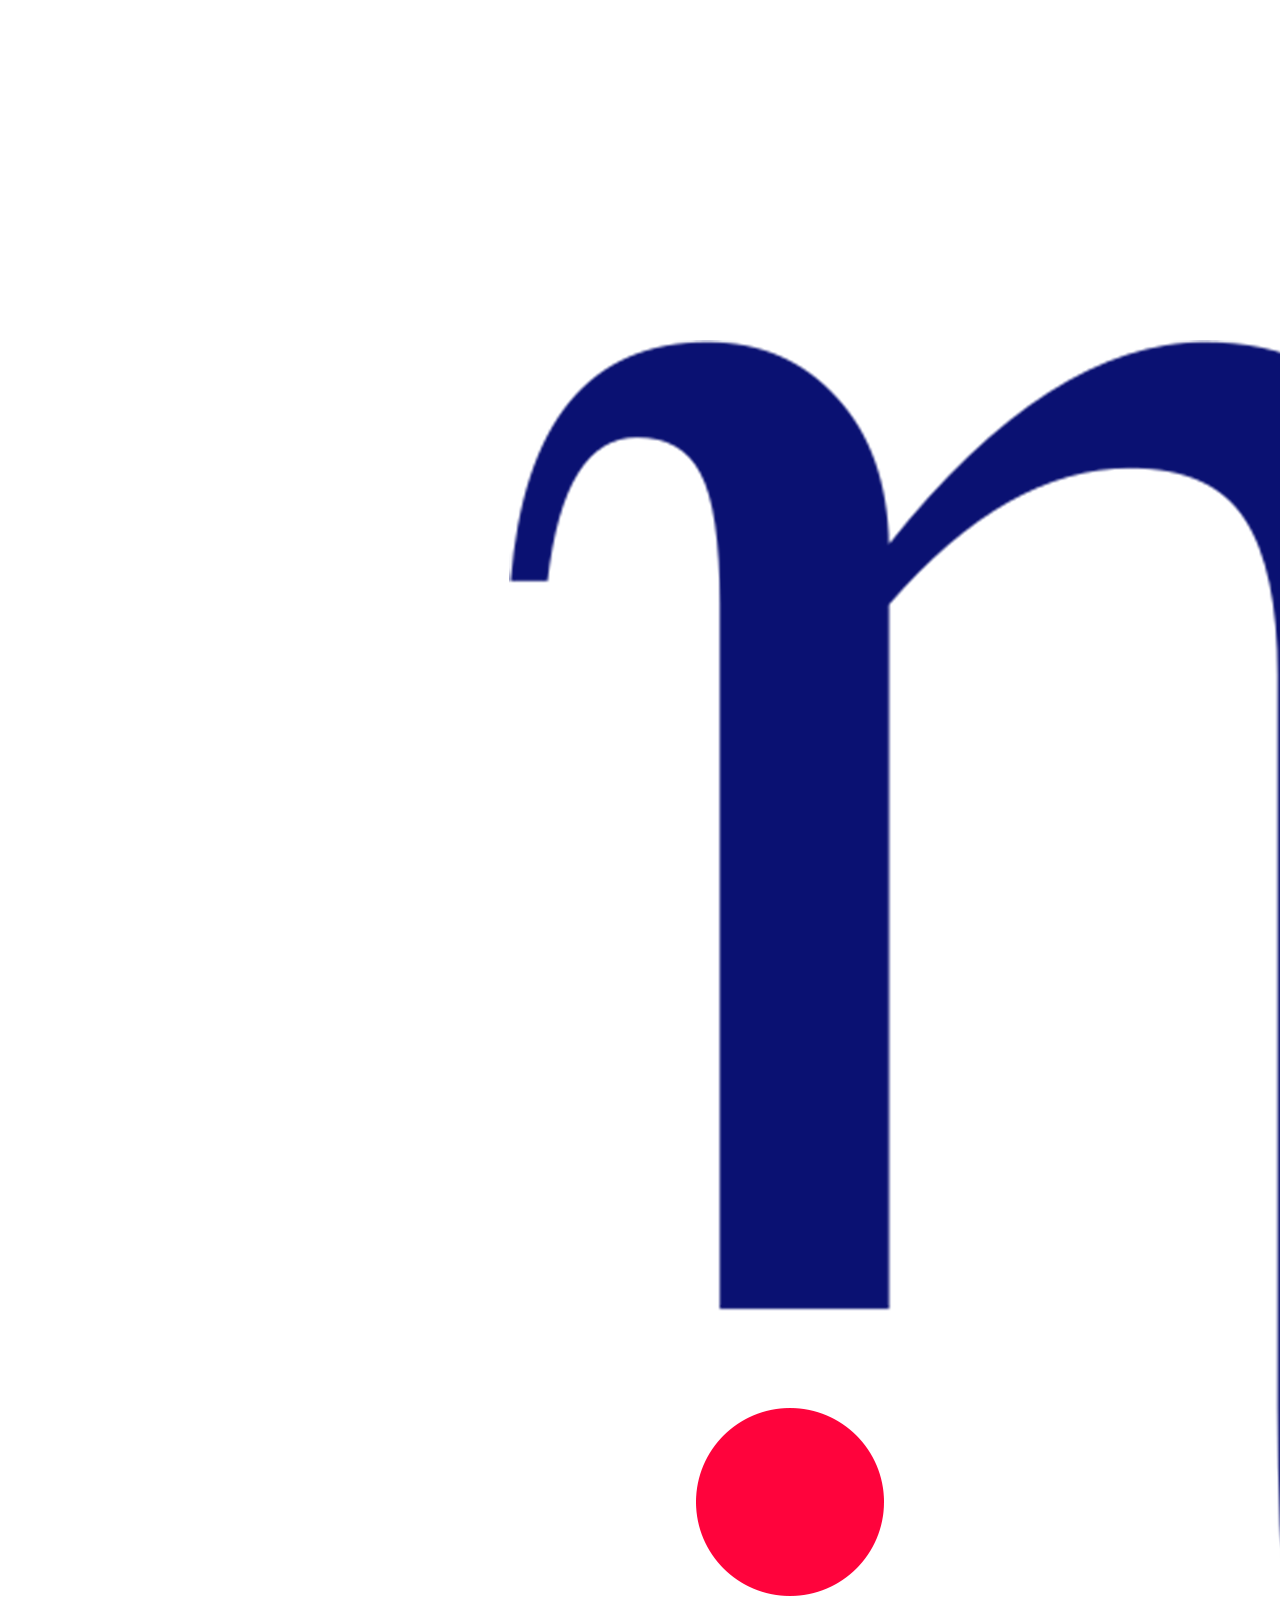
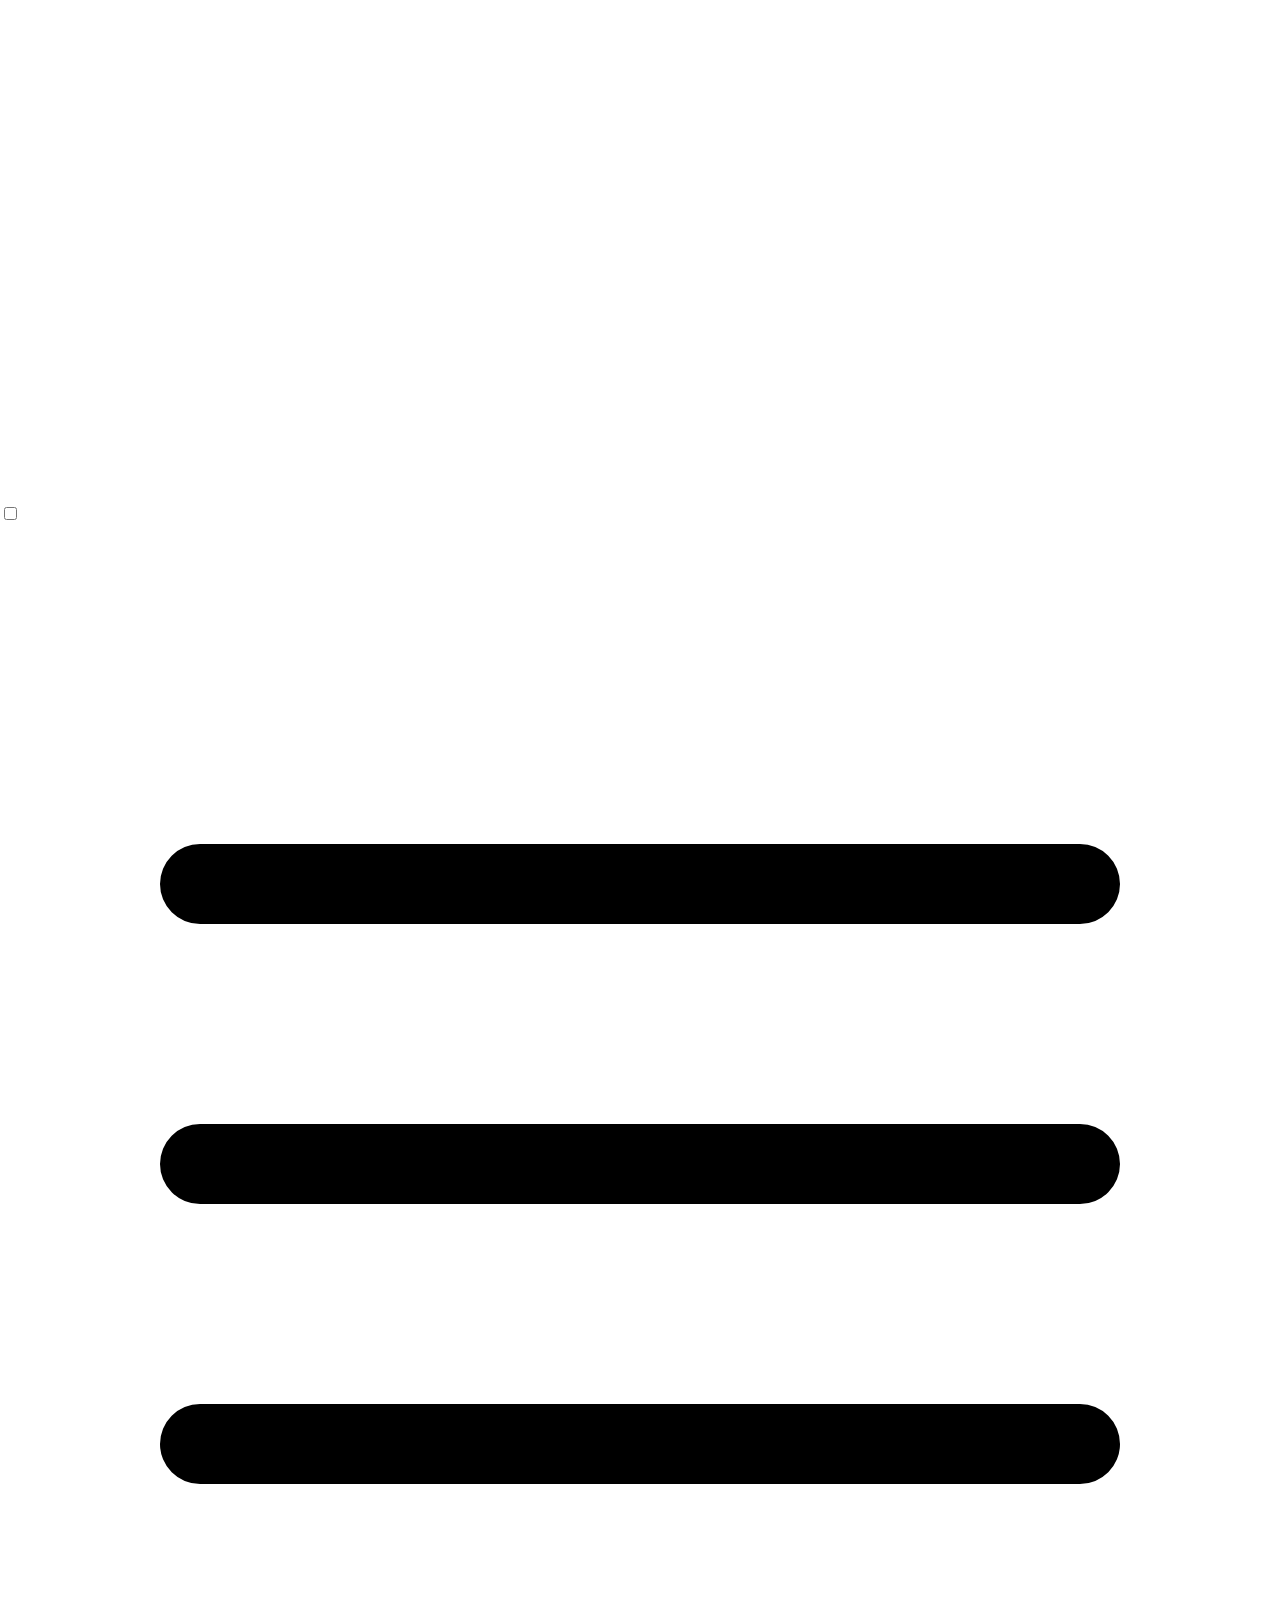
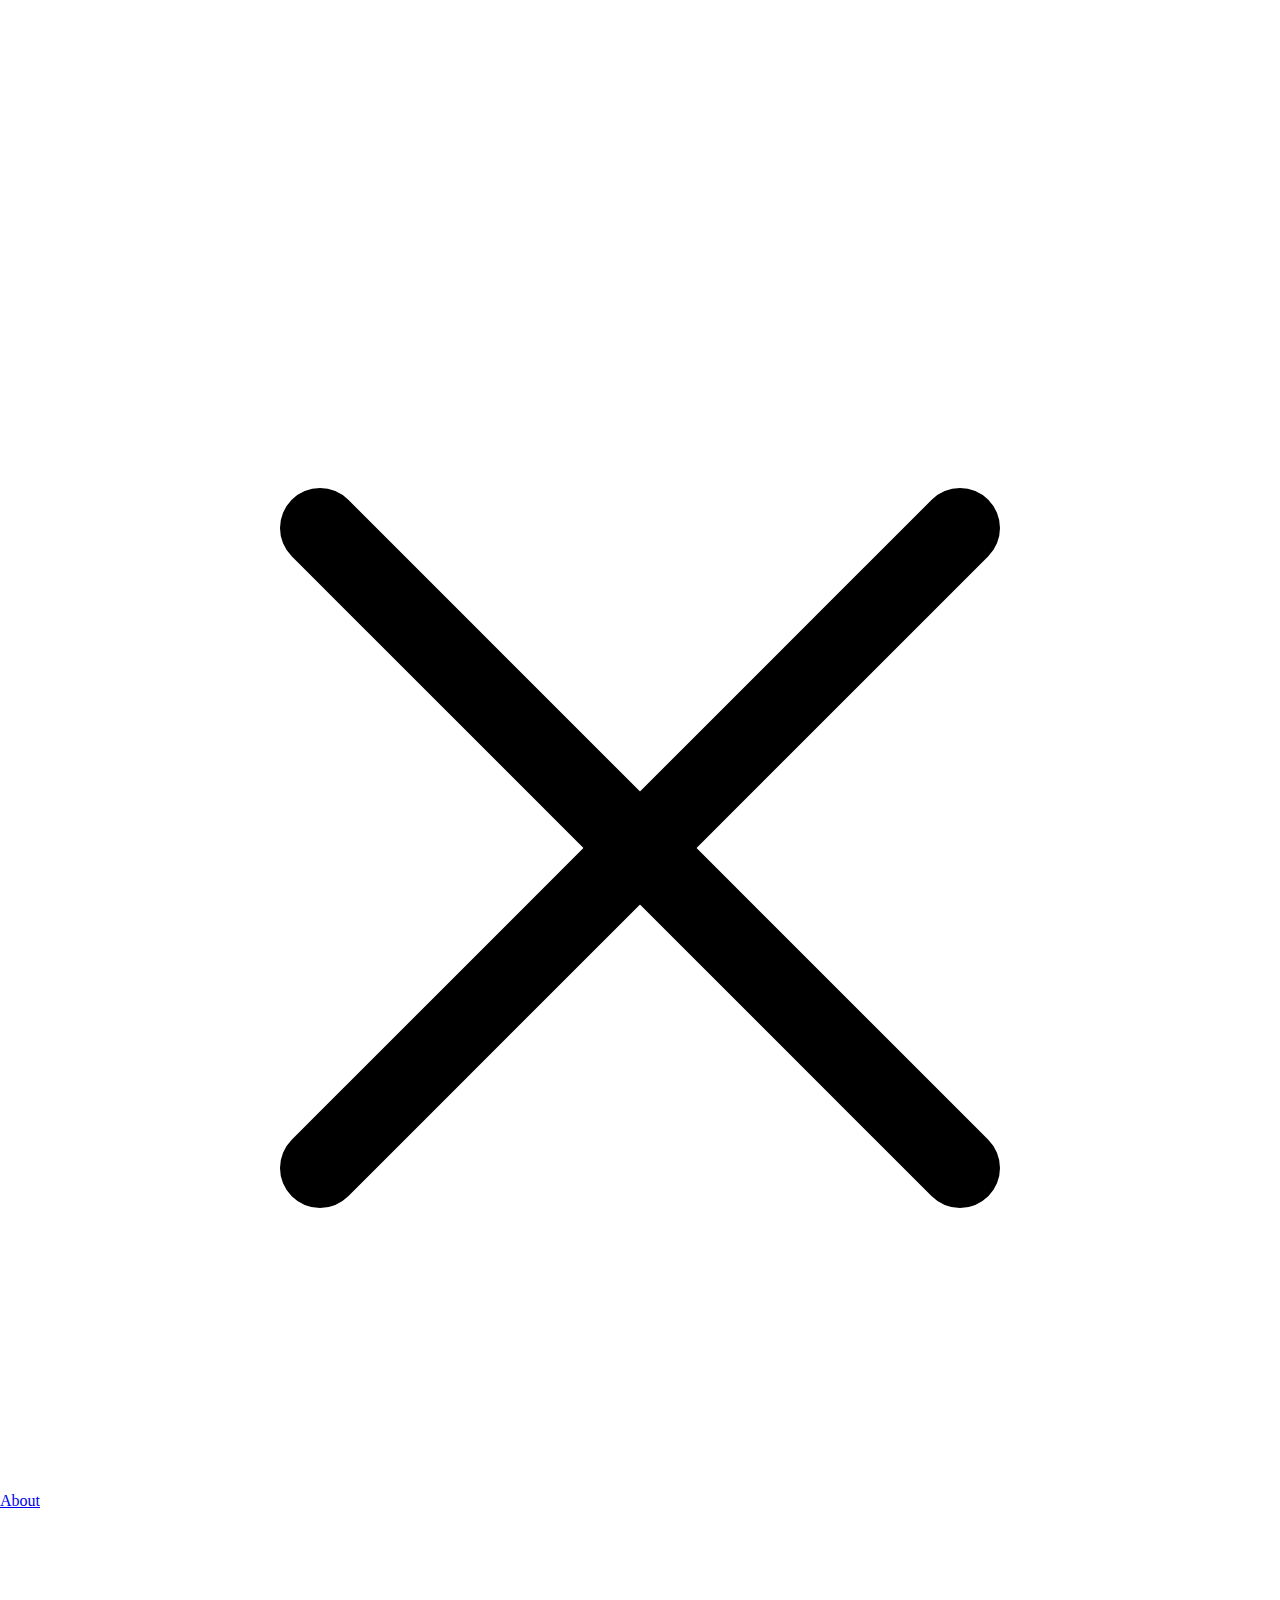
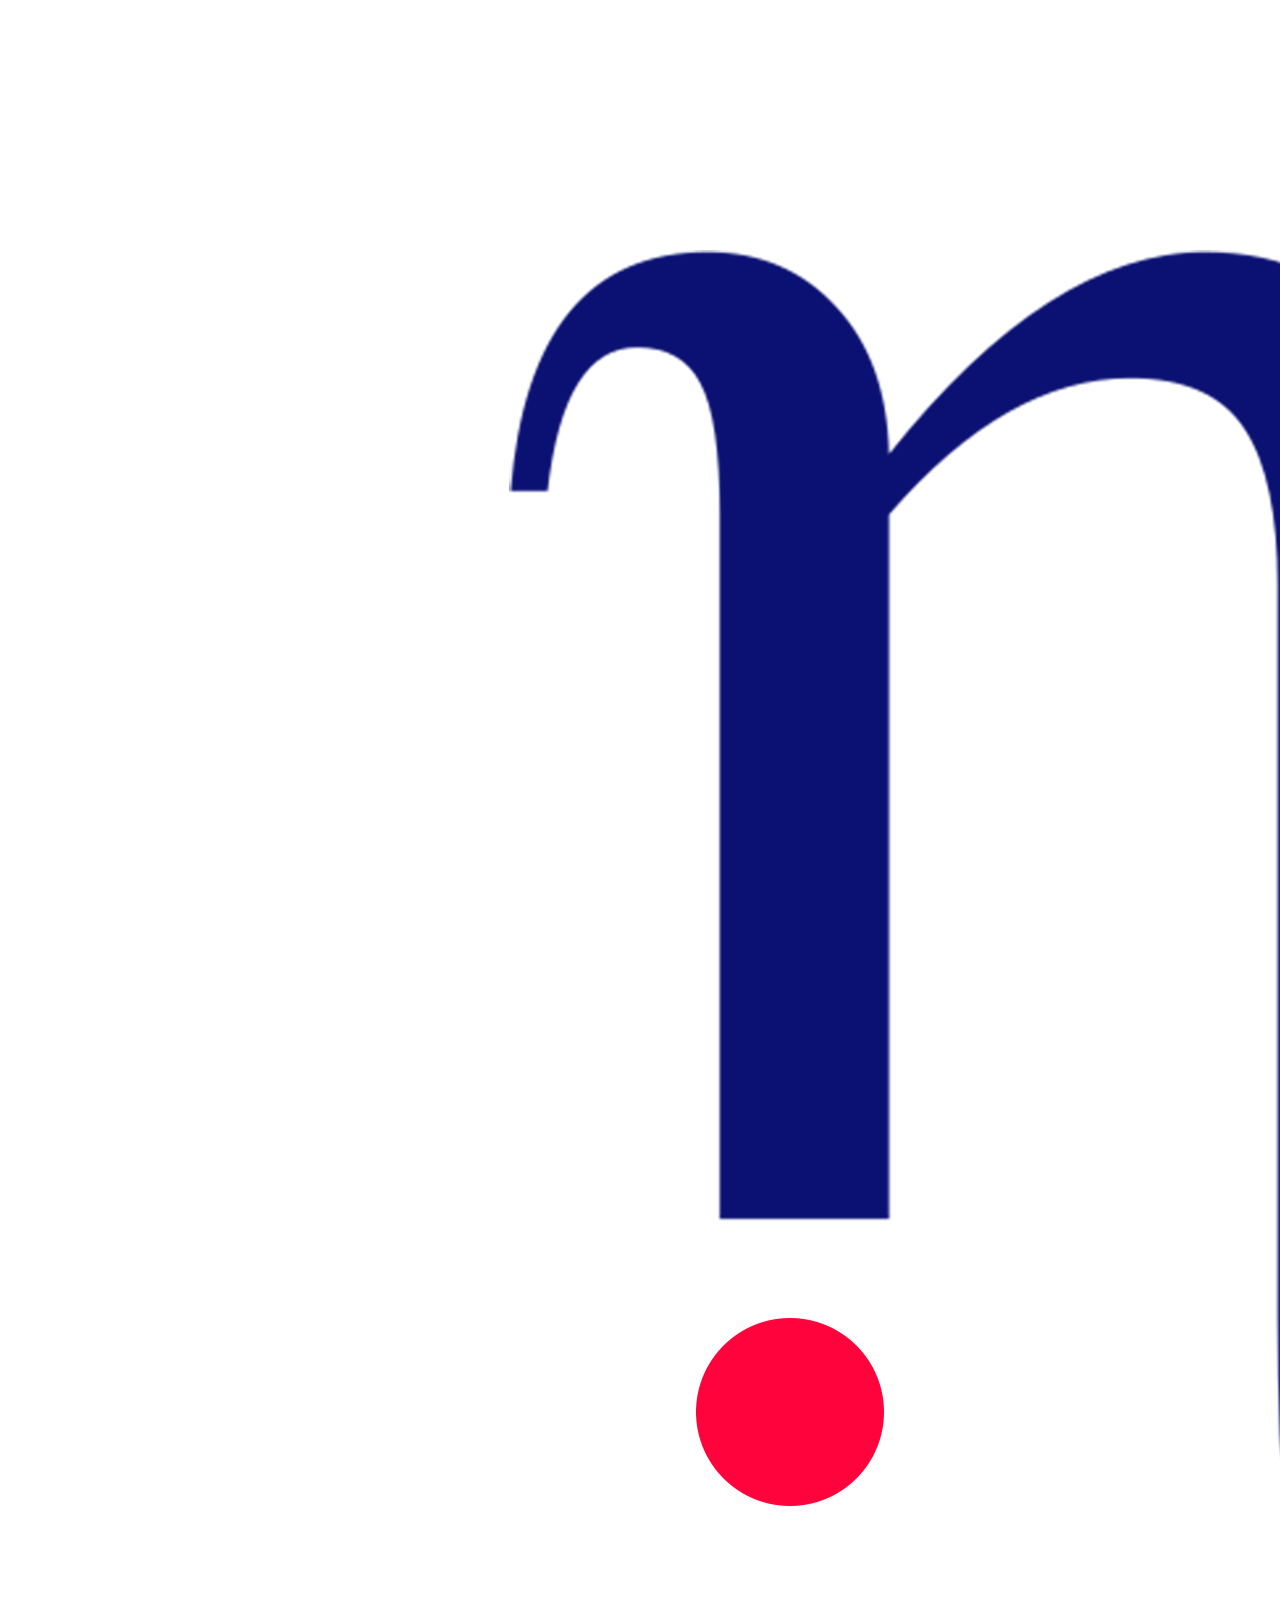
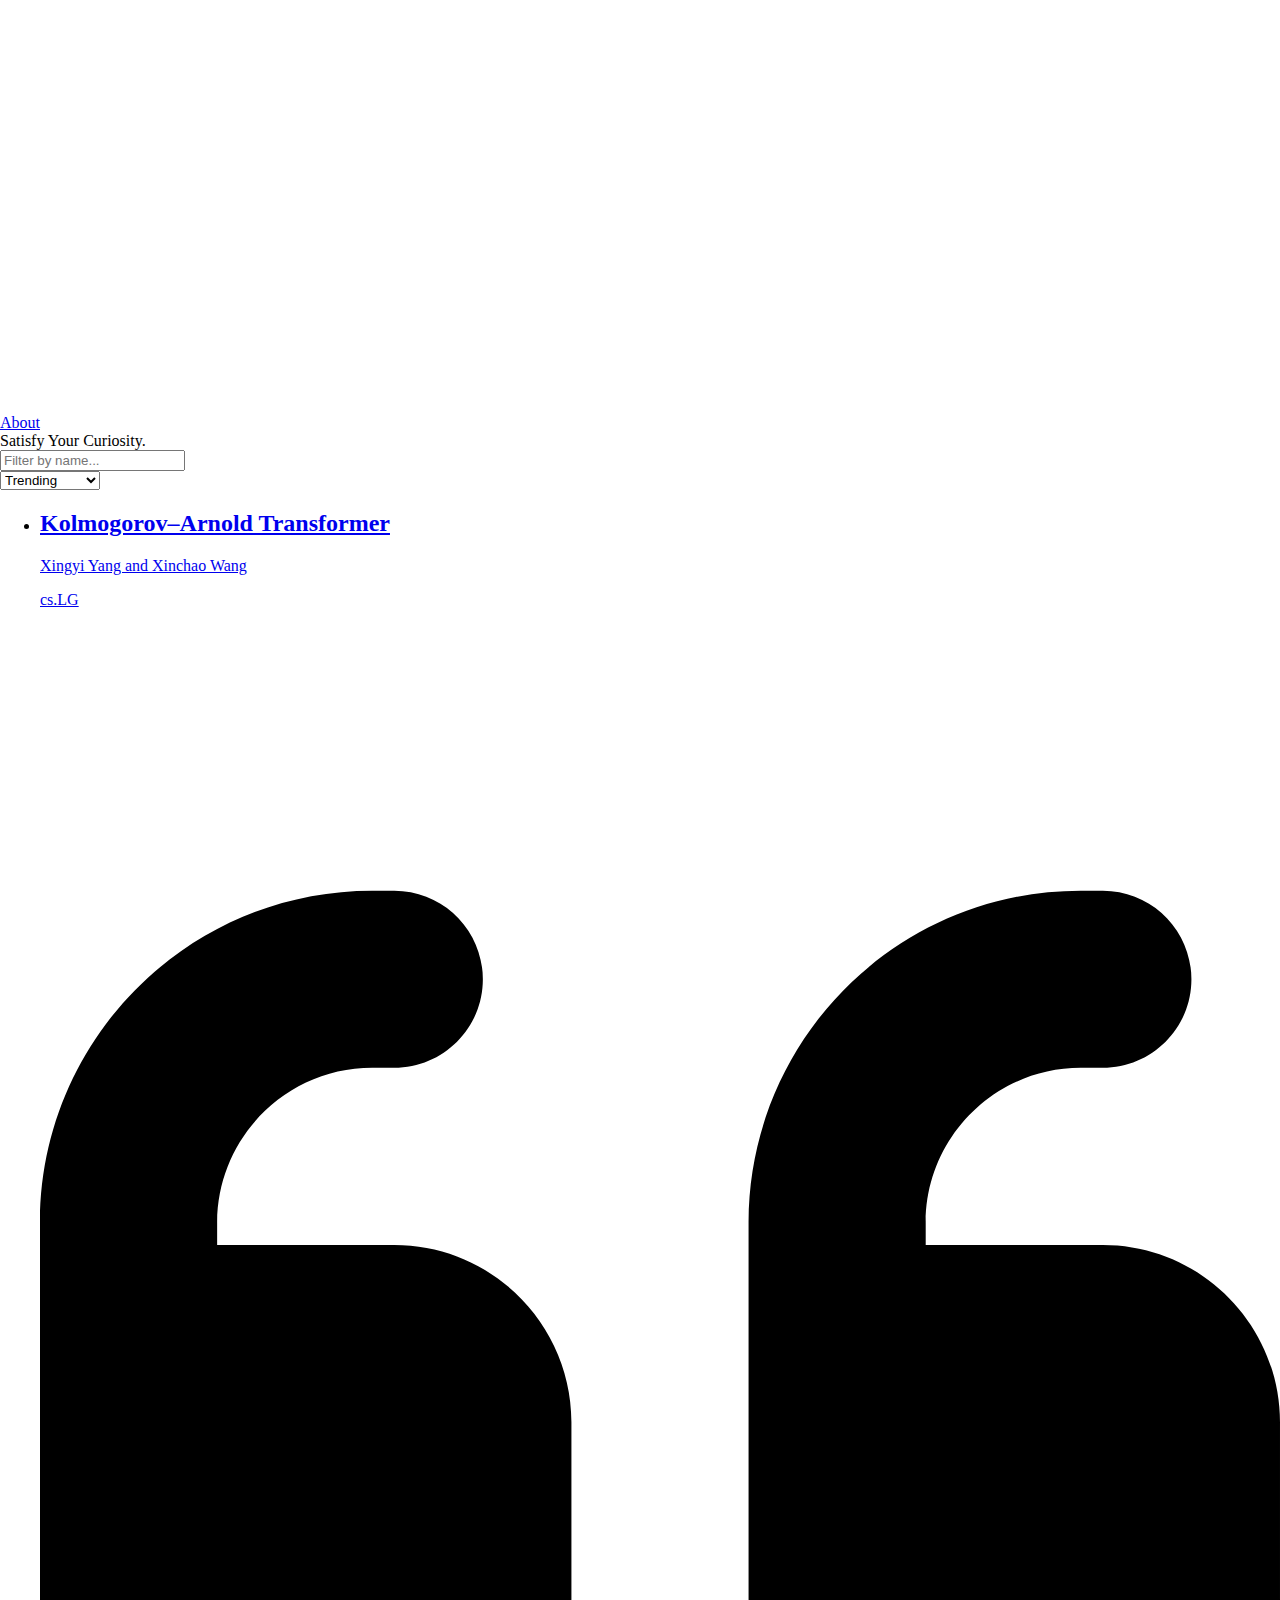
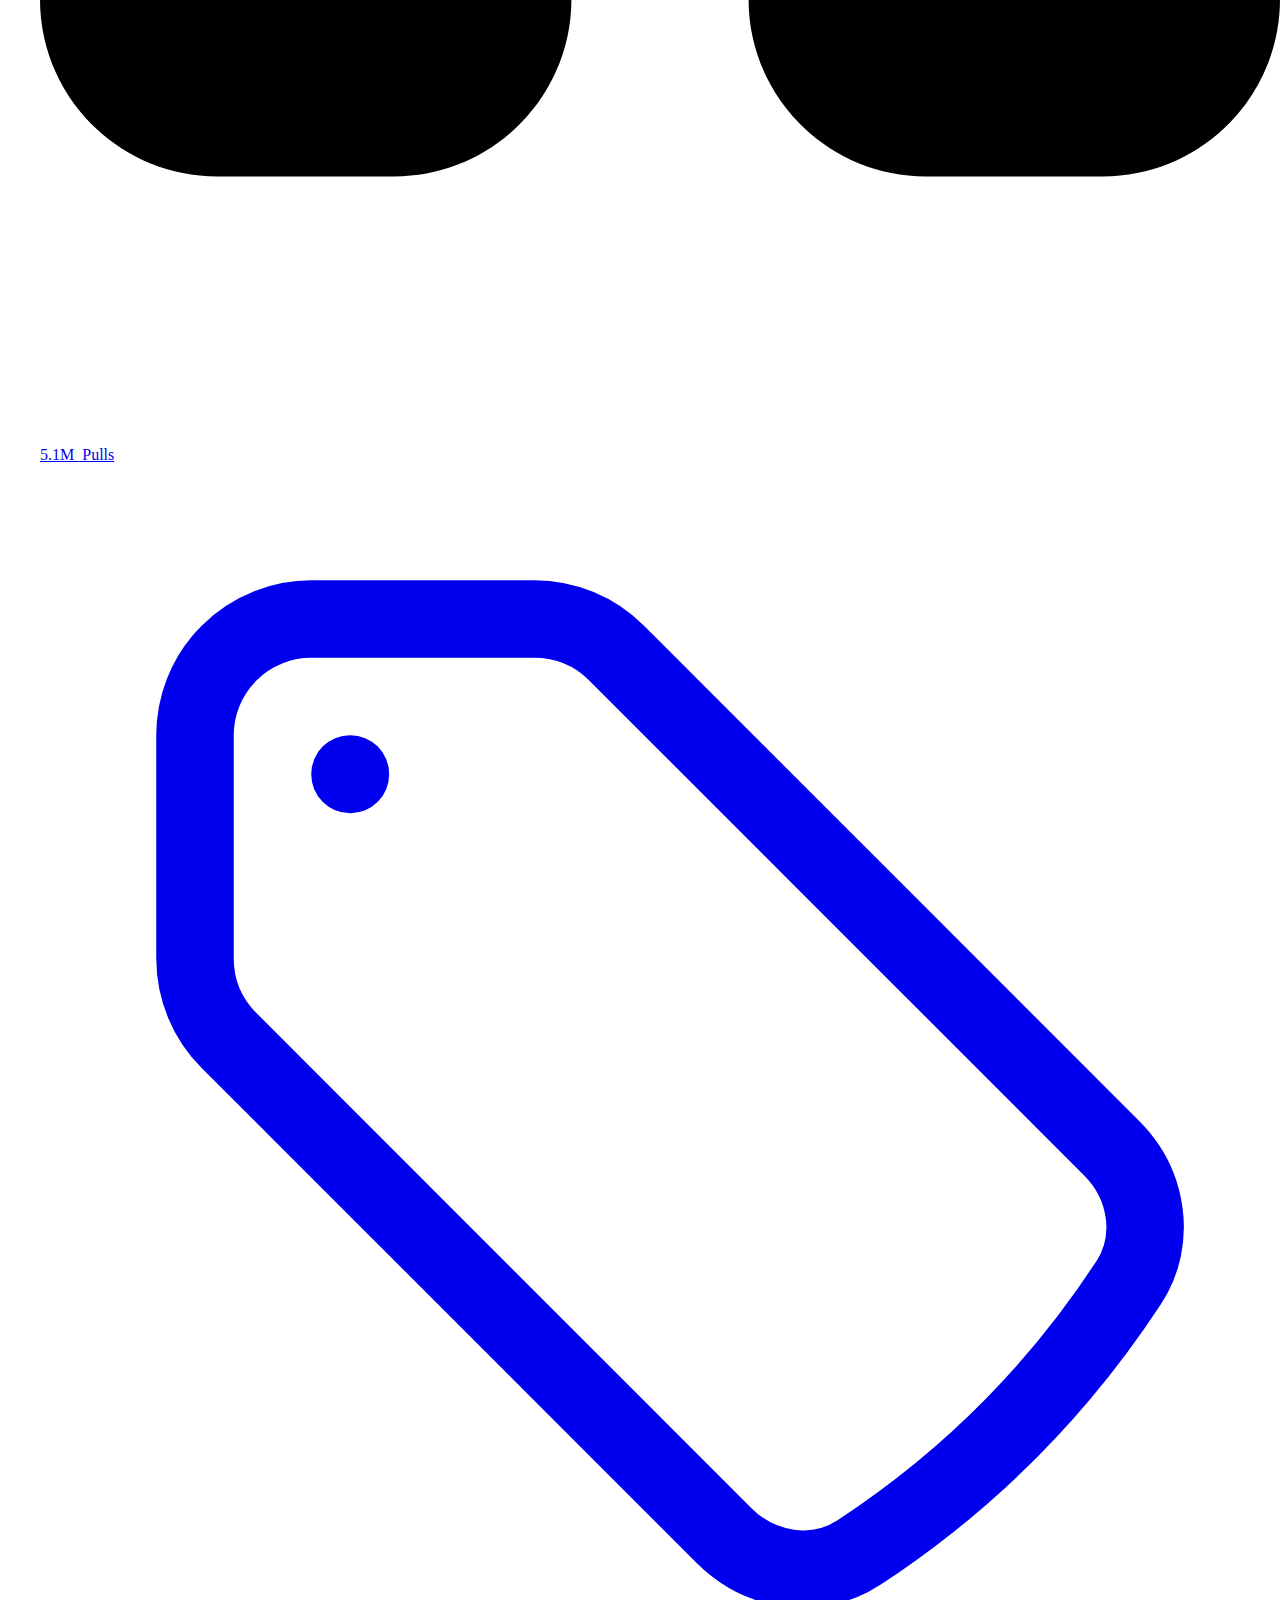
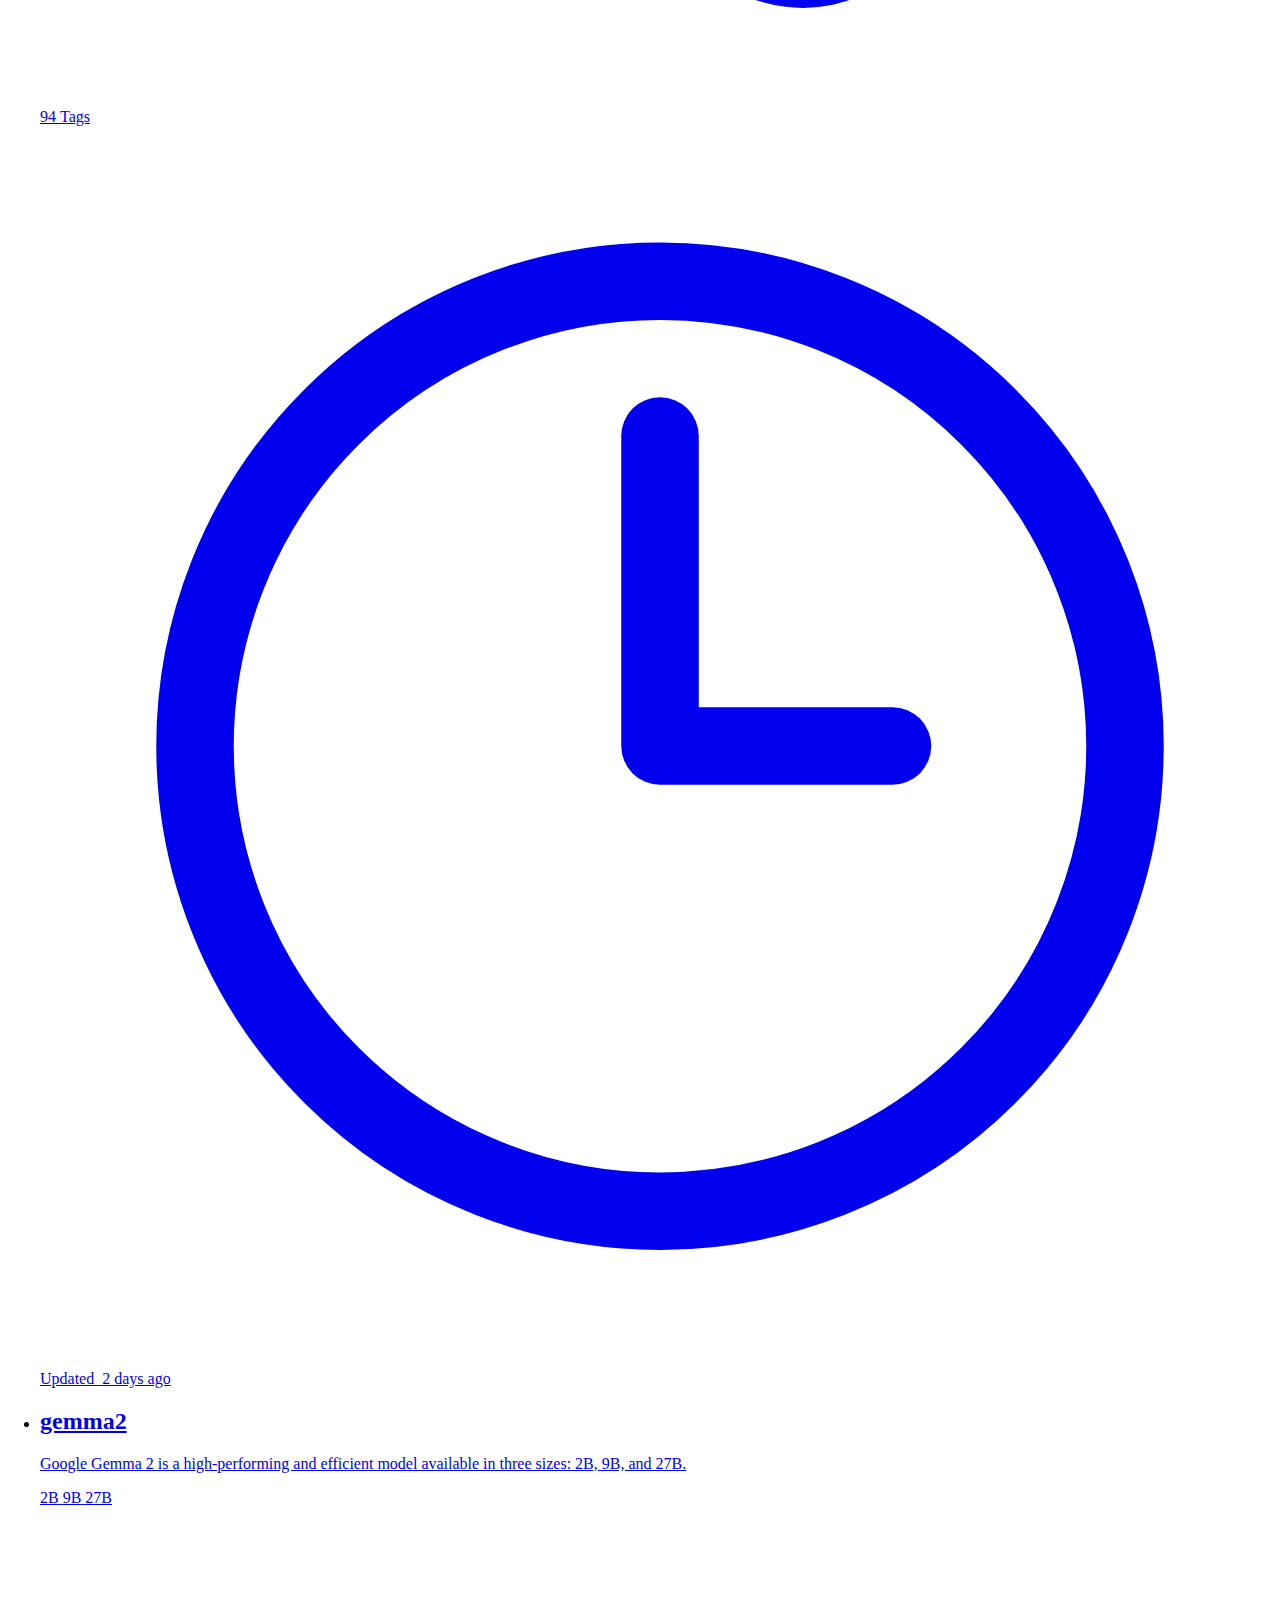
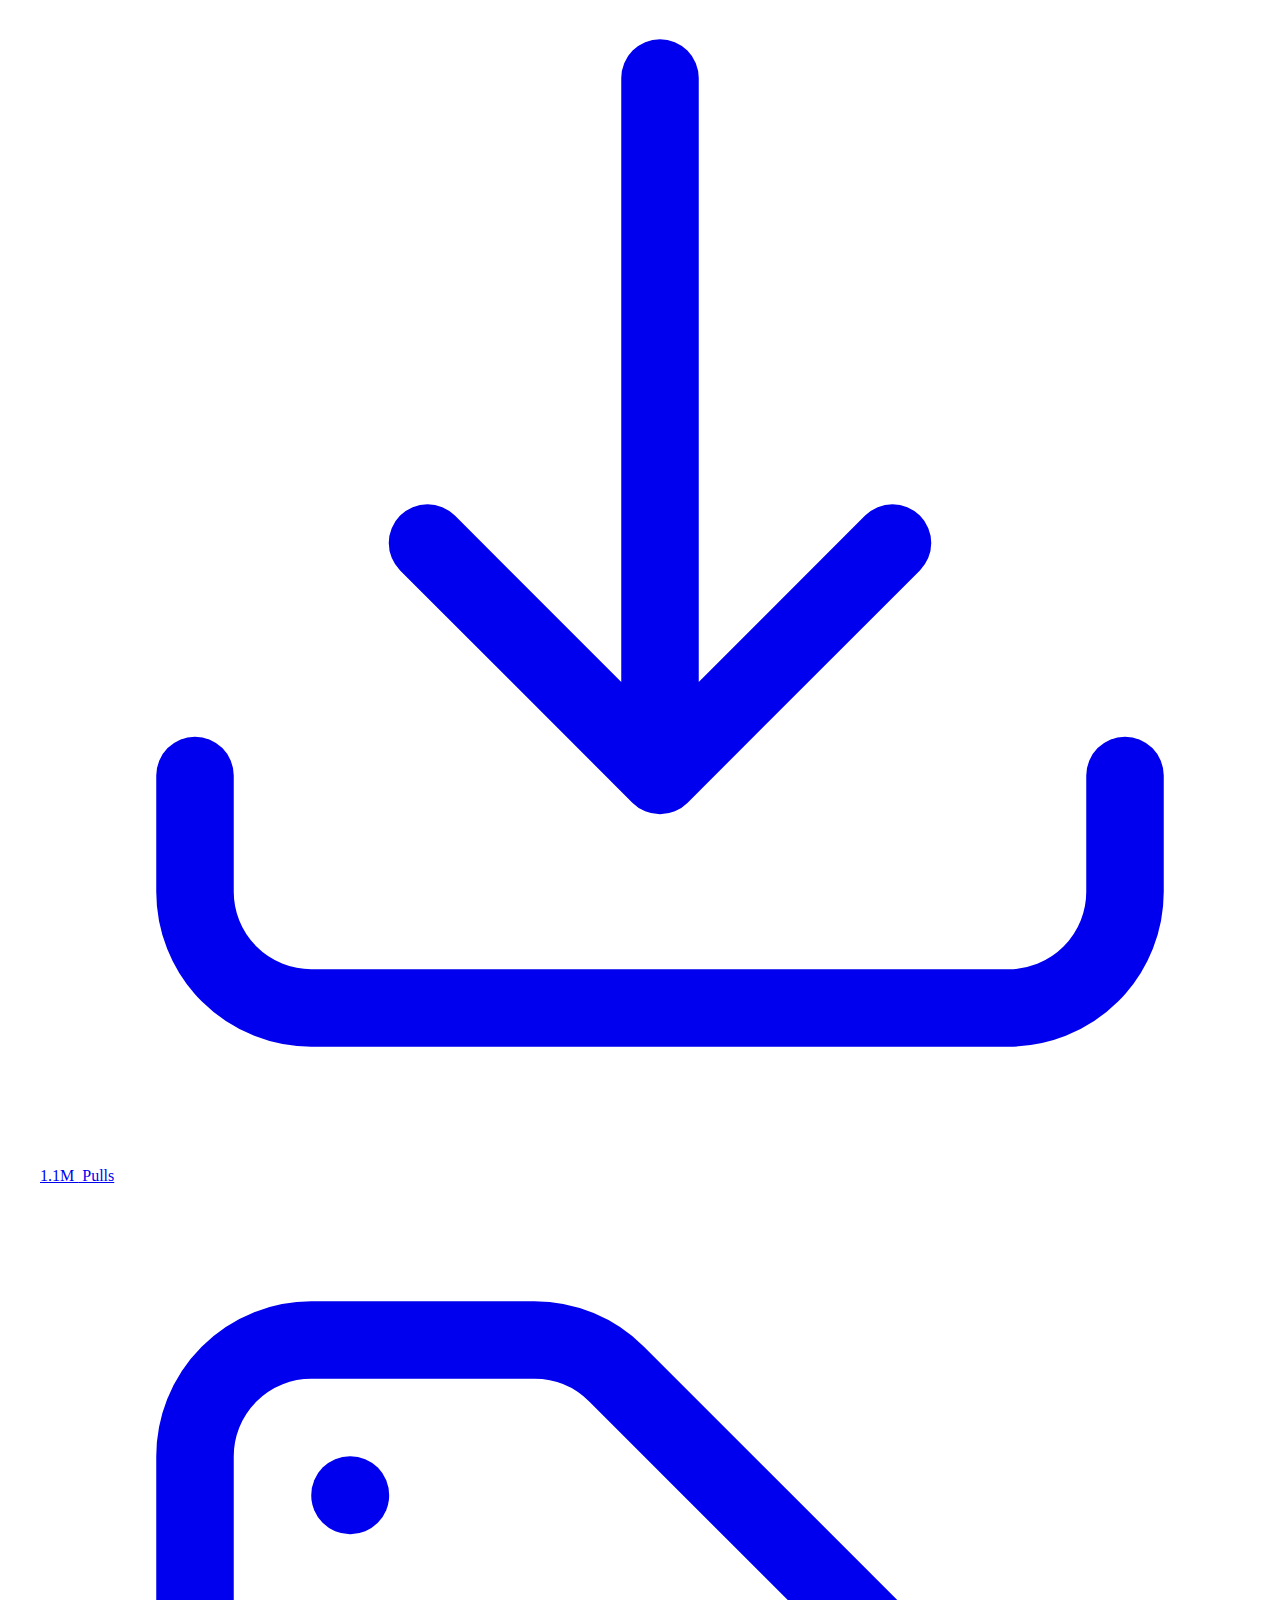
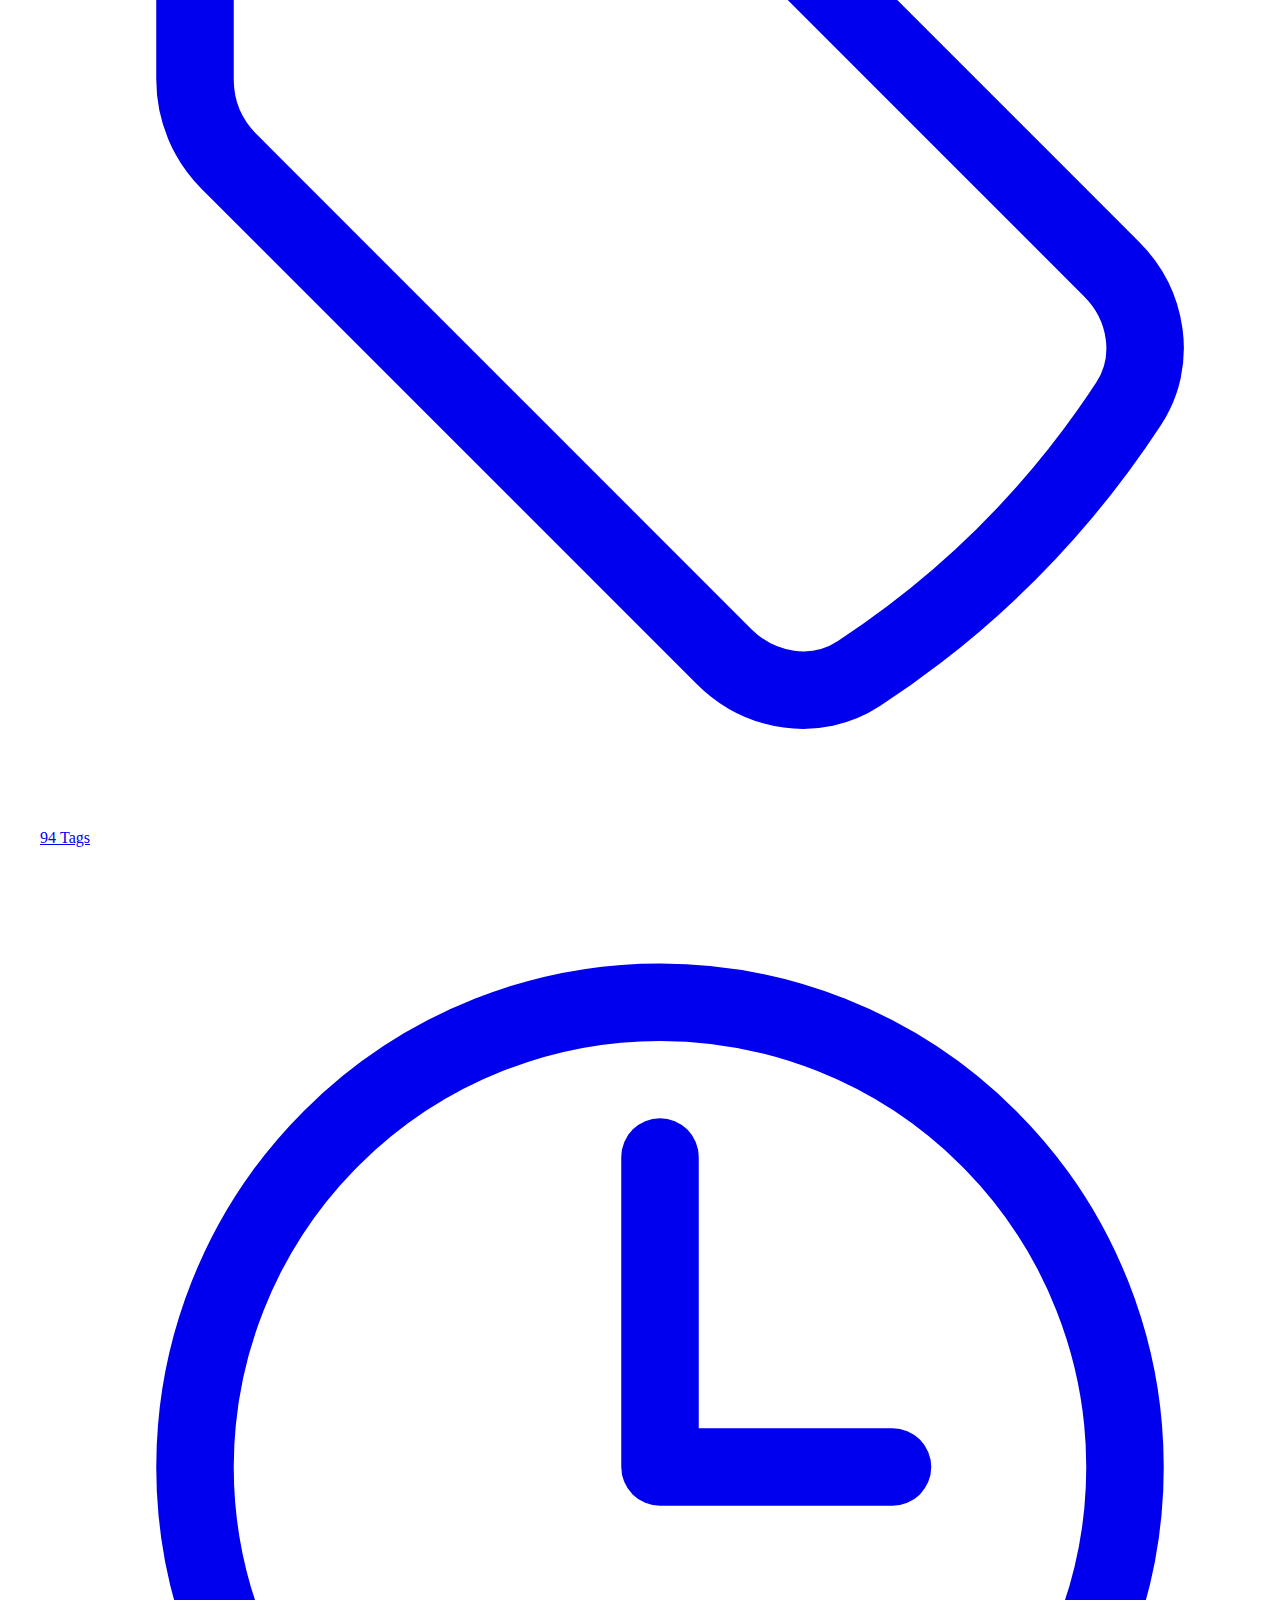
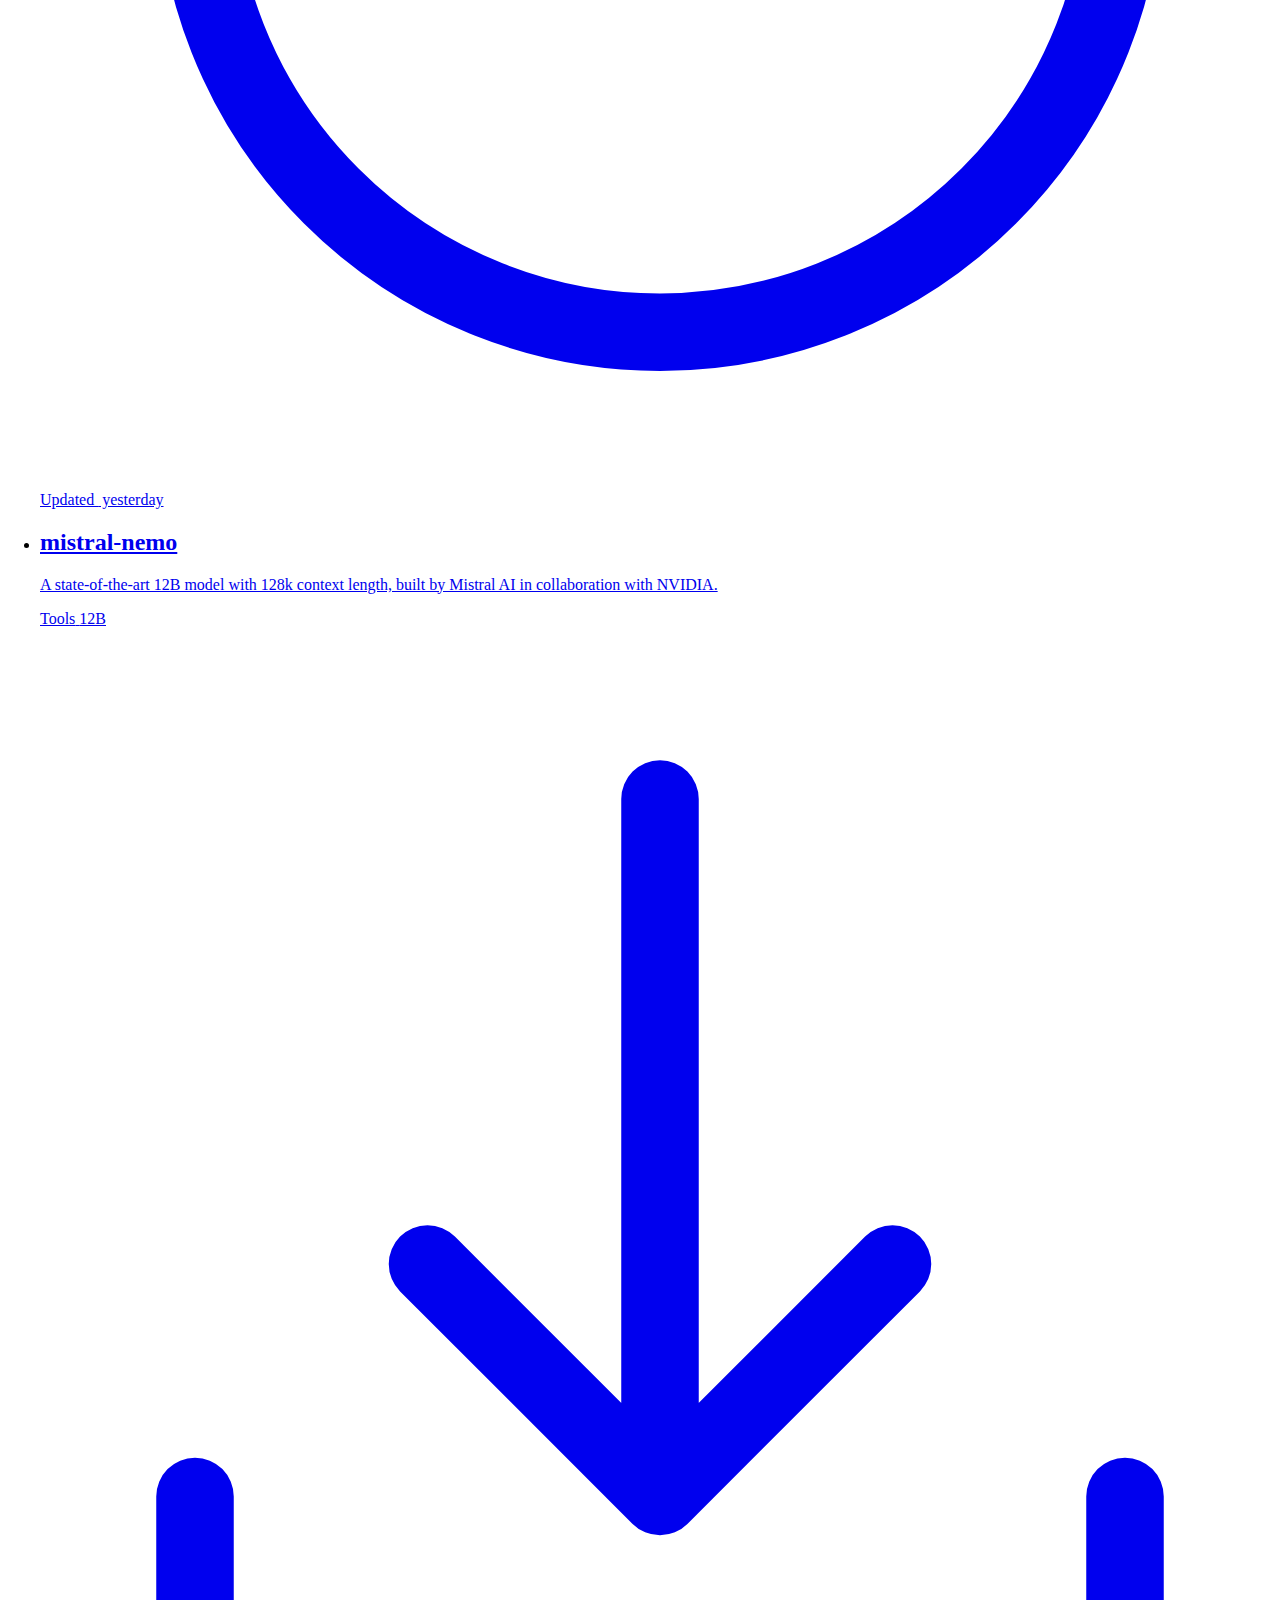
==== docs/index.html @ 1fbcd01e "ollama front end" ====
<!doctype html>
<html>
  <head>
    <title>copa</title>
    
<meta charset="utf-8">
<meta name="description" content="Get up and running with large language models.">
<meta name="viewport" content="width=device-width, initial-scale=1">
<meta property="og:image" content="https://ollama.com/public/og.png" />
<meta property="og:image:type" content="image/png" />
<meta property="og:image:width" content="1200">
<meta property="og:image:height" content="628">
<meta property="og:type" content="website" />

<meta property="twitter:card" content="summary" />
<meta property="twitter:site" content="copa" />

<meta property="twitter:image:src" content="https://ollama.com/public/og-twitter.png" />
<meta property="twitter:image:width" content="1200">
<meta property="twitter:image:height" content="628">

<link rel="icon" type="image/png" sizes="16x16" href="/public/icon-16x16.png">
<link rel="icon" type="image/png" sizes="32x32" href="/public/icon-32x32.png">
<link rel="icon" type="image/png" sizes="48x48" href="/public/icon-48x48.png">
<link rel="icon" type="image/png" sizes="64x64" href="/public/icon-64x64.png">
<link rel="apple-touch-icon" sizes="180x180" href="/public/apple-touch-icon.png">
<link rel="icon" type="image/png" sizes="192x192" href="/public/android-chrome-icon-192x192.png">
<link rel="icon" type="image/png" sizes="512x512" href="/public/android-chrome-icon-512x512.png">

  <link href="https://ollama.com/public/tailwind.css" rel="stylesheet">
  <link rel="stylesheet" href="https://cdnjs.cloudflare.com/ajax/libs/font-awesome/6.6.0/css/all.min.css" integrity="sha512-Kc323vGBEqzTmouAECnVceyQqyqdsSiqLQISBL29aUW4U/M7pSPA/gEUZQqv1cwx4OnYxTxve5UMg5GT6L4JJg==" crossorigin="anonymous" referrerpolicy="no-referrer" />
<style>
  body {
    -webkit-font-smoothing: antialiased;
    font-synthesis: none;
    text-rendering: optimizeLegibility;
    position: absolute;
    min-height: 100vh;
    width: 100%;
    height: 100%;
    margin: 0;

    display: flex;
    flex-direction: column;
  }
</style>
<script type="application/ld+json">
  {
    "@context": "https://schema.org",
    "@type": "WebSite",
    "name": "Copa",
    "url": "https://copa.com"
  }
</script>
<script src="https://ollama.com/public/vendor/htmx/bundle.js"></script>
<script>
  function copyToClipboard(element) {
    const commandElement = element.closest('.language-none').querySelector('.command')
    const copyText = commandElement.value === undefined ? commandElement.textContent.trim() : commandElement.value
    const textArea = document.createElement("textarea")

    textArea.value = copyText
    document.body.appendChild(textArea)

    textArea.select()
    document.execCommand("copy")
    document.body.removeChild(textArea)

    const copyIcon = element.querySelector(".copy-icon")
    const checkIcon = element.querySelector(".check-icon")

    copyIcon.classList.add('hidden')
    checkIcon.classList.remove('hidden')

    setTimeout(() => {
        copyIcon.classList.remove('hidden')
        checkIcon.classList.add('hidden')
    }, 2000)
  }
</script>

    <meta property="og:title" content="copa" />
    <meta property="og:url" content="https://ollama.com/library" />
    <meta property="og:description" content="Get up and running with large language models." />
  </head>
  <body>
    
<header class="sticky top-0 md:static bg-white underline-offset-4 z-40">
  
  <nav class="flex w-full px-6 py-4 items-center justify-between md:hidden">
    <a href="index.html" class="z-50">
      <img src="./assets/images/n (1).png" class="w-6" alt="copa" />
    </a>
    <input type="checkbox" id="menu" class="hidden peer">
    <label for="menu" class="peer-checked:hidden cursor-pointer z-50">
      <svg class="h-8 w-8" fill="none" viewBox="0 0 24 24" stroke-width="1.5" stroke="currentColor" aria-hidden="true">
        <path stroke-linecap="round" stroke-linejoin="round" d="M3.75 6.75h16.5M3.75 12h16.5m-16.5 5.25h16.5" />
      </svg>
    </label>
    <label for="menu" class="hidden peer-checked:block cursor-pointer z-50">
      <svg class="h-8 w-8" fill="none" viewBox="0 0 24 24" stroke-width="1.5" stroke="currentColor" aria-hidden="true">
        <path stroke-linecap="round" stroke-linejoin="round" d="M6 18L18 6M6 6l12 12" />
      </svg>
    </label>
    <div class="peer-checked:flex fixed bg-white hidden top-0 pt-24 h-screen right-0 w-full sm:hidden flex-col px-6 py-4 text-3xl space-y-6 tracking-tight">
      <a href="./index.html">About</a>
      <!-- <a href="./trending.html">Trending</a> -->
      <!-- <a href="https://discord.com/invite/ollama">Discord</a>
      <a href="https://github.com/ollama/ollama">GitHub</a>
      <a href="/download">Download</a>
      
      
      <a class="block" href="/login">Sign in</a> -->
      
    </div>
  </nav>
  <nav class="hidden select-none mx-auto md:flex justify-between items-center px-6 py-3.5 text-md md:text-lg space-x-4">
    <div class="flex flex-initial items-center space-x-8">
      <a class="mr-2" href="./index.html"><img src="./assets/images/n (1).png" class="w-8" alt="copa" /></a>
      <!-- <a class="hover:underline" href="/blog">Blog</a>
      <a class="hover:underline" target="_blank" href="https://discord.com/invite/ollama">
        Discord
      </a>
      <a class="hover:underline" target="_blank" href="https://github.com/ollama/ollama">
        GitHub
      </a> -->
    </div>
    
    <!-- <div class="hidden lg:flex items-center flex-grow relative justify-center ml-4">
      <div id="searchContainer" class="ml-[3.5rem] relative flex w-[75%] max-w-[32rem] appearance-none border border-neutral-200 items-center rounded-lg transition-all duration-300 ease-in-out transform focus-within:shadow-sm [transition:box-shadow_0s]">
        <span id="searchIcon" class="pl-2 text-2xl text-neutral-500">
          <svg class="w-4 h-4 ml-1 mt-0.25 fill-current" viewBox="0 0 20 20" xmlns="http://www.w3.org/2000/svg">
            <path d="m8.5 3c3.0375661 0 5.5 2.46243388 5.5 5.5 0 1.24832096-.4158777 2.3995085-1.1166416 3.3225711l4.1469717 4.1470988c.2928932.2928932.2928932.767767 0 1.0606602-.2662666.2662665-.6829303.2904726-.9765418.0726181l-.0841184-.0726181-4.1470988-4.1469717c-.9230626.7007639-2.07425014 1.1166416-3.3225711 1.1166416-3.03756612 0-5.5-2.4624339-5.5-5.5 0-3.03756612 2.46243388-5.5 5.5-5.5zm0 1.5c-2.209139 0-4 1.790861-4 4s1.790861 4 4 4 4-1.790861 4-4-1.790861-4-4-4z"/>
          </svg>
        </span>
        <input id="search" hx-get="/search-preview" hx-trigger="keyup changed delay:500ms, focus" hx-target="#popup"
          name="q" class="resize-none rounded-lg border-0 py-2.5 pr-10 text-sm w-full focus:outline-none focus:ring-0 transition-shadow duration-300 ease-in-out" 
          placeholder="Search models" autocomplete="off" value="" />
        <div id="popup" class="absolute hidden left-0 right-0 top-12 z-50 rounded-lg" style="width: calc(100% + 2px); margin-left: -1px;">
          
        </div>
      </div>
    </div> -->
    
    <div class="flex flex-initial items-center space-x-8">
      <a class="hover:underline" href="./index.html">About</a>
      
        <!-- <a class="hover:underline min-w-fit" href="./trending.html">Trending</a> -->
      
      <!-- <a class="flex cursor-pointer items-center rounded-lg bg-neutral-800 px-4 py-1 text-white hover:bg-black" href="/download">
        Download
      </a> -->
    </div>
  </nav>
</header>
<script>
  var searchInput = document.getElementById('search');
  var popup = document.getElementById('popup');
  var searchContainer = document.getElementById('searchContainer');

  document.addEventListener('DOMContentLoaded', function () {
    var searchIcon = document.getElementById('searchIcon');
    if (searchIcon !== null) {
        searchIcon.addEventListener('click', function() {
        searchInput.focus();
      });
    }

    if (searchInput !== null) {
      searchInput.addEventListener('focus', function () {
          showSearchPopup();
        });
        
      searchInput.addEventListener('keydown', function(event) {
        handleKeyPress(event);
        if (event.key === 'Escape') {
          hideSearchPopup();
        }
      });
    }
  });

  document.addEventListener('click', function(event) {
    if (searchInput !== null && popup !== null) {
      if (!searchInput.contains(event.target) && !popup.contains(event.target)) {
        hideSearchPopup();
      } else if (popup.contains(event.target)) {
        
        searchInput.focus();
      }
    }
  });

  document.addEventListener('keyup', function(event) {
    if (event.key === 'Tab') {
      if (searchInput !== null && popup !== null) {
        
        if (!searchInput.contains(document.activeElement) && !popup.contains(document.activeElement)) {
          hideSearchPopup();
        }
      }
    }
  });

  function handleKeyPress(event) {
    if (event.key === 'Enter') {
      event.preventDefault();
      var query = searchInput.value;
      
      if (query !== '') {
        window.location.href = '/search?q=' + encodeURIComponent(query);
        return;
      }
      window.location.href = '/search';
    }
  }

  function showSearchPopup() {
    requestAnimationFrame(() => {
      popup.classList.remove('hidden');
    });
  }

  function hideSearchPopup() {
    requestAnimationFrame(() => {
      popup.classList.add('hidden');
    });
    searchInput.removeEventListener('keydown', handleKeyPress);
  }

  
  document.addEventListener('htmx:afterSwap', function(event) {
    if (event.detail.elt.id === 'popup') {
      showSearchPopup();
    }
  });

  document.addEventListener('htmx:beforeSwap', function(event) {
    if (event.detail.elt.id === 'popup') {
      hideSearchPopup();
    }
  });
</script>

    
    
    <div class="flex flex-1 justify-center">
      <main class="mx-auto flex w-full max-w-[50rem] flex-col px-6 py-10 md:py-24 lg:px-8">
        <div class="flex flex-wrap pb-10 items-center md:gap-x-2">
        
          <div class="flex flex-col flex-grow ml-">
            <div class="flex flex-row justify-between items-center">
              <span class="text-[28px] font-medium tracking-tight">
                
                Satisfy Your Curiosity.
                
              </span>
              
            </div>
          </div>
        </div>        
        <div class="flex flex-col space-y-2 sm:flex-row sm:items-center sm:justify-between sm:space-x-3 sm:space-y-0">
          <div class="flex-1">
            <input
              id="filter"
              name="q"
              type="text"
              value=""
              hx-get="/library"
              hx-trigger="keyup changed delay:250ms"
              hx-target="#repo"
              class="relative w-full resize-none rounded-md border border-neutral-200 text-sm focus:border-blue-400 focus:outline-none focus:ring focus:ring-blue-300 focus:ring-opacity-75"
              placeholder="Filter by name..."
              hx-include="#filter, #sort"
              hx-sync="this:replace"
            />
          </div>
          <div class="flex flex-row space-x-1 sm:flex-shrink-0 sm:space-x-3">
            <select
              name="sort"
              id="sort"
              class="w-full flex-1 items-center justify-between gap-x-4 rounded-lg border-neutral-200 bg-white text-left text-sm font-medium text-neutral-900 hover:bg-neutral-50 sm:flex sm:w-48"
              hx-get="/library"
              hx-trigger="change"
              hx-target="#repo"
              hx-include="#filter, #sort"
            >
              <option disabled value="">Sort By</option>
              
                <option value="featured" selected>Trending</option>
                <option value="popular" >Most popular</option>
                <option value="newest" >Newest</option>  
            </select>
            
          </div>
        </div>

        
<div id="repo">
  
  <ul role="list" class="grid grid-cols-1 gap-y-3">
    
    <li class="flex items-baseline border-b border-neutral-200 py-6">
      <a href="./search_result.html" class="group w-full">
        <div class="flex items-center mb-3">
          <h2 class="truncate text-lg font-medium underline-offset-2 group-hover:underline md:text-2xl">
            <span>
              Kolmogorov–Arnold Transformer
            </span>
          </h2>
          
        </div>
        
<div class="flex flex-col space-y-2">
  
  <p class="max-w-md break-words">Xingyi Yang and Xinchao Wang</p>
  
  
  <div class="flex flex-wrap space-x-2">
    
    <span class="inline-flex items-center rounded-md bg-indigo-50 px-2 py-[2px] text-xs sm:text-[13px] font-medium text-indigo-600">cs.LG</span>
    
    
    <!-- <span class="inline-flex items-center rounded-md bg-[#ddf4ff] px-2 py-[2px] text-xs sm:text-[13px] font-medium text-blue-600">8B</span>
    
    <span class="inline-flex items-center rounded-md bg-[#ddf4ff] px-2 py-[2px] text-xs sm:text-[13px] font-medium text-blue-600">70B</span>
    
    <span class="inline-flex items-center rounded-md bg-[#ddf4ff] px-2 py-[2px] text-xs sm:text-[13px] font-medium text-blue-600">405B</span> -->
    
  </div>
  
  <p class="my-2 flex space-x-5 text-[13px] font-medium text-neutral-500">
    
      <span class="flex items-center">
        <svg xmlns="http://www.w3.org/2000/svg" viewBox="0 0 448 512"><!--!Font Awesome Free 6.6.0 by @fontawesome - https://fontawesome.com License - https://fontawesome.com/license/free Copyright 2024 Fonticons, Inc.--><path d="M0 216C0 149.7 53.7 96 120 96l8 0c17.7 0 32 14.3 32 32s-14.3 32-32 32l-8 0c-30.9 0-56 25.1-56 56l0 8 64 0c35.3 0 64 28.7 64 64l0 64c0 35.3-28.7 64-64 64l-64 0c-35.3 0-64-28.7-64-64l0-32 0-32 0-72zm256 0c0-66.3 53.7-120 120-120l8 0c17.7 0 32 14.3 32 32s-14.3 32-32 32l-8 0c-30.9 0-56 25.1-56 56l0 8 64 0c35.3 0 64 28.7 64 64l0 64c0 35.3-28.7 64-64 64l-64 0c-35.3 0-64-28.7-64-64l0-32 0-32 0-72z"/></svg>
        5.1M
        <span class="hidden sm:flex">
          &nbsp;Pulls
        </span>
      </span>
    
    
      <span class="flex items-center">
        <svg
          xmlns="http://www.w3.org/2000/svg"
          fill="none"
          viewBox="0 0 24 24"
          stroke-width="1.5"
          stroke="currentColor"
          class="mr-1.5 h-[14px] w-[14px] sm:h-4 sm:w-4"
        >
          <path
            stroke-linecap="round"
            stroke-linejoin="round"
            d="M9.568 3H5.25A2.25 2.25 0 003 5.25v4.318c0 .597.237 1.17.659 1.591l9.581 9.581c.699.699 1.78.872 2.607.33a18.095 18.095 0 005.223-5.223c.542-.827.369-1.908-.33-2.607L11.16 3.66A2.25 2.25 0 009.568 3z"
          />
          <path stroke-linecap="round" stroke-linejoin="round" d="M6 6h.008v.008H6V6z" />
        </svg>
        94<span class="hidden sm:flex">&nbsp;Tags</span>
      </span>
    
    <span class="flex items-center">
      <svg 
      xmlns="http://www.w3.org/2000/svg"
      fill="none"
      viewBox="0 0 24 24"
      stroke-width="1.5"
      stroke="currentColor"
      class="mr-1.5 h-[14px] w-[14px] sm:h-4 sm:w-4"
      >
        <path 
        stroke-linecap="round"
        stroke-linejoin="round"
        d="M12 6v6h4.5m4.5 0a9 9 0 1 1-18 0 9 9 0 0 1 18 0Z"
        />
      </svg>
      <span class="hidden sm:flex">Updated&nbsp;</span>
      2 days ago
    </span>
  </p>
</div>

      </a>
    </li>
    
    <li class="flex items-baseline border-b border-neutral-200 py-6">
      <a href="./search_result.html" class="group w-full">
        <div class="flex items-center mb-3">
          <h2 class="truncate text-lg font-medium underline-offset-2 group-hover:underline md:text-2xl">
            <span>
              gemma2
            </span>
          </h2>
          
        </div>
        
<div class="flex flex-col space-y-2">
  
  <p class="max-w-md break-words">Google Gemma 2 is a high-performing and efficient model available in three sizes: 2B, 9B, and 27B.</p>
  
  
  <div class="flex flex-wrap space-x-2">
    
    
    <span class="inline-flex items-center rounded-md bg-[#ddf4ff] px-2 py-[2px] text-xs sm:text-[13px] font-medium text-blue-600">2B</span>
    
    <span class="inline-flex items-center rounded-md bg-[#ddf4ff] px-2 py-[2px] text-xs sm:text-[13px] font-medium text-blue-600">9B</span>
    
    <span class="inline-flex items-center rounded-md bg-[#ddf4ff] px-2 py-[2px] text-xs sm:text-[13px] font-medium text-blue-600">27B</span>
    
  </div>
  
  <p class="my-2 flex space-x-5 text-[13px] font-medium text-neutral-500">
    
      <span class="flex items-center">
        <svg
          xmlns="http://www.w3.org/2000/svg"
          fill="none"
          viewBox="0 0 24 24"
          stroke-width="1.5"
          stroke="currentColor"
          class="mr-1.5 h-[14px] w-[14px] sm:h-4 sm:w-4"
        >
          <path
            stroke-linecap="round"
            stroke-linejoin="round"
            d="M3 16.5v2.25A2.25 2.25 0 005.25 21h13.5A2.25 2.25 0 0021 18.75V16.5M16.5 12L12 16.5m0 0L7.5 12m4.5 4.5V3"
          />
        </svg>
        1.1M
        <span class="hidden sm:flex">
          &nbsp;Pulls
        </span>
      </span>
    
    
      <span class="flex items-center">
        <svg
          xmlns="http://www.w3.org/2000/svg"
          fill="none"
          viewBox="0 0 24 24"
          stroke-width="1.5"
          stroke="currentColor"
          class="mr-1.5 h-[14px] w-[14px] sm:h-4 sm:w-4"
        >
          <path
            stroke-linecap="round"
            stroke-linejoin="round"
            d="M9.568 3H5.25A2.25 2.25 0 003 5.25v4.318c0 .597.237 1.17.659 1.591l9.581 9.581c.699.699 1.78.872 2.607.33a18.095 18.095 0 005.223-5.223c.542-.827.369-1.908-.33-2.607L11.16 3.66A2.25 2.25 0 009.568 3z"
          />
          <path stroke-linecap="round" stroke-linejoin="round" d="M6 6h.008v.008H6V6z" />
        </svg>
        94<span class="hidden sm:flex">&nbsp;Tags</span>
      </span>
    
    <span class="flex items-center">
      <svg 
      xmlns="http://www.w3.org/2000/svg"
      fill="none"
      viewBox="0 0 24 24"
      stroke-width="1.5"
      stroke="currentColor"
      class="mr-1.5 h-[14px] w-[14px] sm:h-4 sm:w-4"
      >
        <path 
        stroke-linecap="round"
        stroke-linejoin="round"
        d="M12 6v6h4.5m4.5 0a9 9 0 1 1-18 0 9 9 0 0 1 18 0Z"
        />
      </svg>
      <span class="hidden sm:flex">Updated&nbsp;</span>
      yesterday
    </span>
  </p>
</div>

      </a>
    </li>
    
    <li class="flex items-baseline border-b border-neutral-200 py-6">
      <a href="./search_result.html" class="group w-full">
        <div class="flex items-center mb-3">
          <h2 class="truncate text-lg font-medium underline-offset-2 group-hover:underline md:text-2xl">
            <span>
              mistral-nemo
            </span>
          </h2>
          
        </div>
        
<div class="flex flex-col space-y-2">
  
  <p class="max-w-md break-words">A state-of-the-art 12B model with 128k context length, built by Mistral AI in collaboration with NVIDIA.</p>
  
  
  <div class="flex flex-wrap space-x-2">
    
    <span class="inline-flex items-center rounded-md bg-indigo-50 px-2 py-[2px] text-xs sm:text-[13px] font-medium text-indigo-600">Tools</span>
    
    
    <span class="inline-flex items-center rounded-md bg-[#ddf4ff] px-2 py-[2px] text-xs sm:text-[13px] font-medium text-blue-600">12B</span>
    
  </div>
  
  <p class="my-2 flex space-x-5 text-[13px] font-medium text-neutral-500">
    
      <span class="flex items-center">
        <svg
          xmlns="http://www.w3.org/2000/svg"
          fill="none"
          viewBox="0 0 24 24"
          stroke-width="1.5"
          stroke="currentColor"
          class="mr-1.5 h-[14px] w-[14px] sm:h-4 sm:w-4"
        >
          <path
            stroke-linecap="round"
            stroke-linejoin="round"
            d="M3 16.5v2.25A2.25 2.25 0 005.25 21h13.5A2.25 2.25 0 0021 18.75V16.5M16.5 12L12 16.5m0 0L7.5 12m4.5 4.5V3"
          />
        </svg>
        175K
        <span class="hidden sm:flex">
          &nbsp;Pulls
        </span>
      </span>
    
    
      <span class="flex items-center">
        <svg
          xmlns="http://www.w3.org/2000/svg"
          fill="none"
          viewBox="0 0 24 24"
          stroke-width="1.5"
          stroke="currentColor"
          class="mr-1.5 h-[14px] w-[14px] sm:h-4 sm:w-4"
        >
          <path
            stroke-linecap="round"
            stroke-linejoin="round"
            d="M9.568 3H5.25A2.25 2.25 0 003 5.25v4.318c0 .597.237 1.17.659 1.591l9.581 9.581c.699.699 1.78.872 2.607.33a18.095 18.095 0 005.223-5.223c.542-.827.369-1.908-.33-2.607L11.16 3.66A2.25 2.25 0 009.568 3z"
          />
          <path stroke-linecap="round" stroke-linejoin="round" d="M6 6h.008v.008H6V6z" />
        </svg>
        17<span class="hidden sm:flex">&nbsp;Tags</span>
      </span>
    
    <span class="flex items-center">
      <svg 
      xmlns="http://www.w3.org/2000/svg"
      fill="none"
      viewBox="0 0 24 24"
      stroke-width="1.5"
      stroke="currentColor"
      class="mr-1.5 h-[14px] w-[14px] sm:h-4 sm:w-4"
      >
        <path 
        stroke-linecap="round"
        stroke-linejoin="round"
        d="M12 6v6h4.5m4.5 0a9 9 0 1 1-18 0 9 9 0 0 1 18 0Z"
        />
      </svg>
      <span class="hidden sm:flex">Updated&nbsp;</span>
      8 weeks ago
    </span>
  </p>
</div>

      </a>
    </li>
    
    <li class="flex items-baseline border-b border-neutral-200 py-6">
      <a href="./search_result.html" class="group w-full">
        <div class="flex items-center mb-3">
          <h2 class="truncate text-lg font-medium underline-offset-2 group-hover:underline md:text-2xl">
            <span>
              mistral-large
            </span>
          </h2>
          
        </div>
        
<div class="flex flex-col space-y-2">
  
  <p class="max-w-md break-words">Mistral Large 2 is Mistral&#39;s new flagship model that is significantly more capable in code generation, mathematics, and reasoning with 128k context window and support for dozens of languages.</p>
  
  
  <div class="flex flex-wrap space-x-2">
    
    <span class="inline-flex items-center rounded-md bg-indigo-50 px-2 py-[2px] text-xs sm:text-[13px] font-medium text-indigo-600">Tools</span>
    
    
    <span class="inline-flex items-center rounded-md bg-[#ddf4ff] px-2 py-[2px] text-xs sm:text-[13px] font-medium text-blue-600">123B</span>
    
  </div>
  
  <p class="my-2 flex space-x-5 text-[13px] font-medium text-neutral-500">
    
      <span class="flex items-center">
        <svg
          xmlns="http://www.w3.org/2000/svg"
          fill="none"
          viewBox="0 0 24 24"
          stroke-width="1.5"
          stroke="currentColor"
          class="mr-1.5 h-[14px] w-[14px] sm:h-4 sm:w-4"
        >
          <path
            stroke-linecap="round"
            stroke-linejoin="round"
            d="M3 16.5v2.25A2.25 2.25 0 005.25 21h13.5A2.25 2.25 0 0021 18.75V16.5M16.5 12L12 16.5m0 0L7.5 12m4.5 4.5V3"
          />
        </svg>
        56.5K
        <span class="hidden sm:flex">
          &nbsp;Pulls
        </span>
      </span>
    
    
      <span class="flex items-center">
        <svg
          xmlns="http://www.w3.org/2000/svg"
          fill="none"
          viewBox="0 0 24 24"
          stroke-width="1.5"
          stroke="currentColor"
          class="mr-1.5 h-[14px] w-[14px] sm:h-4 sm:w-4"
        >
          <path
            stroke-linecap="round"
            stroke-linejoin="round"
            d="M9.568 3H5.25A2.25 2.25 0 003 5.25v4.318c0 .597.237 1.17.659 1.591l9.581 9.581c.699.699 1.78.872 2.607.33a18.095 18.095 0 005.223-5.223c.542-.827.369-1.908-.33-2.607L11.16 3.66A2.25 2.25 0 009.568 3z"
          />
          <path stroke-linecap="round" stroke-linejoin="round" d="M6 6h.008v.008H6V6z" />
        </svg>
        17<span class="hidden sm:flex">&nbsp;Tags</span>
      </span>
    
    <span class="flex items-center">
      <svg 
      xmlns="http://www.w3.org/2000/svg"
      fill="none"
      viewBox="0 0 24 24"
      stroke-width="1.5"
      stroke="currentColor"
      class="mr-1.5 h-[14px] w-[14px] sm:h-4 sm:w-4"
      >
        <path 
        stroke-linecap="round"
        stroke-linejoin="round"
        d="M12 6v6h4.5m4.5 0a9 9 0 1 1-18 0 9 9 0 0 1 18 0Z"
        />
      </svg>
      <span class="hidden sm:flex">Updated&nbsp;</span>
      7 weeks ago
    </span>
  </p>
</div>

      </a>
    </li>
    
    <li class="flex items-baseline border-b border-neutral-200 py-6">
      <a href="./search_result.html" class="group w-full">
        <div class="flex items-center mb-3">
          <h2 class="truncate text-lg font-medium underline-offset-2 group-hover:underline md:text-2xl">
            <span>
              qwen2
            </span>
          </h2>
          
        </div>
        
<div class="flex flex-col space-y-2">
  
  <p class="max-w-md break-words">Qwen2 is a new series of large language models from Alibaba group</p>
  
  
  <div class="flex flex-wrap space-x-2">
    
    <span class="inline-flex items-center rounded-md bg-indigo-50 px-2 py-[2px] text-xs sm:text-[13px] font-medium text-indigo-600">Tools</span>
    
    
    <span class="inline-flex items-center rounded-md bg-[#ddf4ff] px-2 py-[2px] text-xs sm:text-[13px] font-medium text-blue-600">0.5B</span>
    
    <span class="inline-flex items-center rounded-md bg-[#ddf4ff] px-2 py-[2px] text-xs sm:text-[13px] font-medium text-blue-600">1.5B</span>
    
    <span class="inline-flex items-center rounded-md bg-[#ddf4ff] px-2 py-[2px] text-xs sm:text-[13px] font-medium text-blue-600">7B</span>
    
    <span class="inline-flex items-center rounded-md bg-[#ddf4ff] px-2 py-[2px] text-xs sm:text-[13px] font-medium text-blue-600">72B</span>
    
  </div>
  
  <p class="my-2 flex space-x-5 text-[13px] font-medium text-neutral-500">
    
      <span class="flex items-center">
        <svg
          xmlns="http://www.w3.org/2000/svg"
          fill="none"
          viewBox="0 0 24 24"
          stroke-width="1.5"
          stroke="currentColor"
          class="mr-1.5 h-[14px] w-[14px] sm:h-4 sm:w-4"
        >
          <path
            stroke-linecap="round"
            stroke-linejoin="round"
            d="M3 16.5v2.25A2.25 2.25 0 005.25 21h13.5A2.25 2.25 0 0021 18.75V16.5M16.5 12L12 16.5m0 0L7.5 12m4.5 4.5V3"
          />
        </svg>
        3.4M
        <span class="hidden sm:flex">
          &nbsp;Pulls
        </span>
      </span>
    
    
      <span class="flex items-center">
        <svg
          xmlns="http://www.w3.org/2000/svg"
          fill="none"
          viewBox="0 0 24 24"
          stroke-width="1.5"
          stroke="currentColor"
          class="mr-1.5 h-[14px] w-[14px] sm:h-4 sm:w-4"
        >
          <path
            stroke-linecap="round"
            stroke-linejoin="round"
            d="M9.568 3H5.25A2.25 2.25 0 003 5.25v4.318c0 .597.237 1.17.659 1.591l9.581 9.581c.699.699 1.78.872 2.607.33a18.095 18.095 0 005.223-5.223c.542-.827.369-1.908-.33-2.607L11.16 3.66A2.25 2.25 0 009.568 3z"
          />
          <path stroke-linecap="round" stroke-linejoin="round" d="M6 6h.008v.008H6V6z" />
        </svg>
        97<span class="hidden sm:flex">&nbsp;Tags</span>
      </span>
    
    <span class="flex items-center">
      <svg 
      xmlns="http://www.w3.org/2000/svg"
      fill="none"
      viewBox="0 0 24 24"
      stroke-width="1.5"
      stroke="currentColor"
      class="mr-1.5 h-[14px] w-[14px] sm:h-4 sm:w-4"
      >
        <path 
        stroke-linecap="round"
        stroke-linejoin="round"
        d="M12 6v6h4.5m4.5 0a9 9 0 1 1-18 0 9 9 0 0 1 18 0Z"
        />
      </svg>
      <span class="hidden sm:flex">Updated&nbsp;</span>
      3 months ago
    </span>
  </p>
</div>

      </a>
    </li>
    
   
    
  </ul>
  
</div>

      </main>
    </div>
    
<footer class="hidden md:flex inset-x-0 bottom-0 bg-white underline-offset-4 z-50">
  <div class="w-full px-6 py-3.5 flex items-center justify-between">
    <div class="text-xs text-neutral-500">© 2024 NileAGI</div>
    <div class="flex space-x-6 text-xs text-neutral-500">
      <!-- <a href="/blog" class="hover:underline">Blog</a>
      <a href="https://github.com/ollama/ollama/tree/main/docs" class="hover:underline">Docs</a>
      <a href="https://github.com/ollama/ollama" class="hover:underline">GitHub</a>
      <a href="https://discord.com/invite/ollama" class="hover:underline">Discord</a> -->
      <a href="https://twitter.com/ollama" class="hover:underline">X (Twitter)</a>
      <!-- <a href="/events" class="hover:underline">Meetups</a> -->
    </div>
  </div>
</footer>
<footer class="inset-x-0 flex bottom-0 md:hidden py-4 bg-white">
  <div class="flex flex-col items-center justify-center w-full">
    <!-- <ul class="flex flex-wrap justify-center items-center text-sm text-neutral-500">
      <li class="mx-2 my-1"><a href="/blog" class="hover:underline">Blog</a></li>
      <li class="mx-2 my-1"><a href="https://github.com/ollama/ollama/tree/main/docs" class="hover:underline">Docs</a></li>
      <li class="mx-2 my-1"><a href="https://github.com/ollama/ollama" class="hover:underline">GitHub</a></li>
    </ul> -->
    <ul class="flex flex-wrap justify-center items-center text-sm text-neutral-500">
      <!-- <li class="mx-2 my-1"><a href="https://discord.com/invite/ollama" class="hover:underline">Discord</a></li> -->
      <li class="mx-2 my-1"><a href="https://twitter.com/ollama" class="hover:underline">X (Twitter)</a></li>
      <!-- <li class="mx-2 my-1"><a href="/events" class="hover:underline">Meetups</a></li> -->
    </ul>
    <div class="flex items-center justify-center mt-2 text-neutral-500 text-sm">
      © 2024 NileAGI
    </div>
  </div>
</footer>

    <script>
      document.body.addEventListener('htmx:afterRequest', function (event) {
        const currentUrl = new URL(window.location)

        if (event.target.id === 'filter') {
          if (event.target.value !== '') {
            currentUrl.searchParams.set('q', event.target.value)
          } else {
            currentUrl.searchParams.delete('q')
          }
        } else if (event.target.id === 'sort') {
          if (event.target.value !== '') {
            currentUrl.searchParams.set('sort', event.target.value)
          } else {
            currentUrl.searchParams.delete('sort')
          }
        }

        history.pushState({}, '', currentUrl.toString())
      })
    </script>
  </body>
</html>
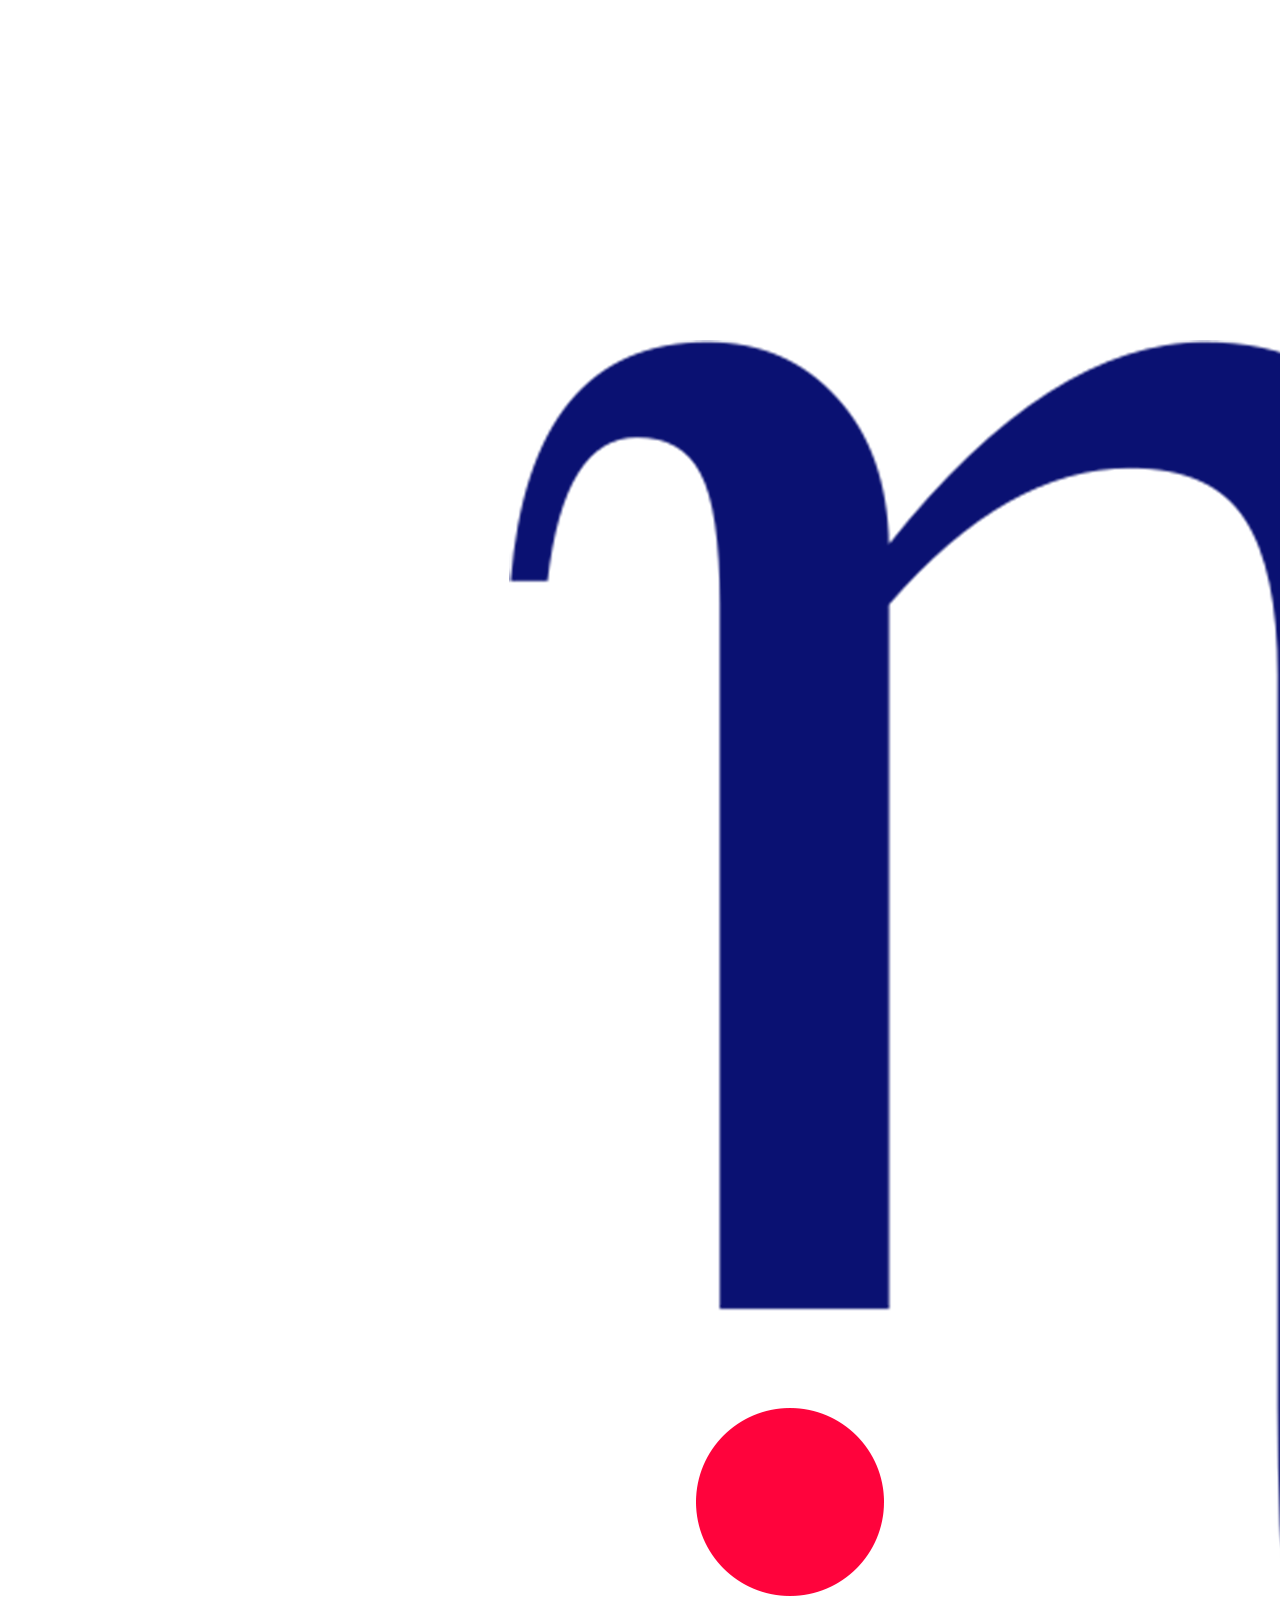
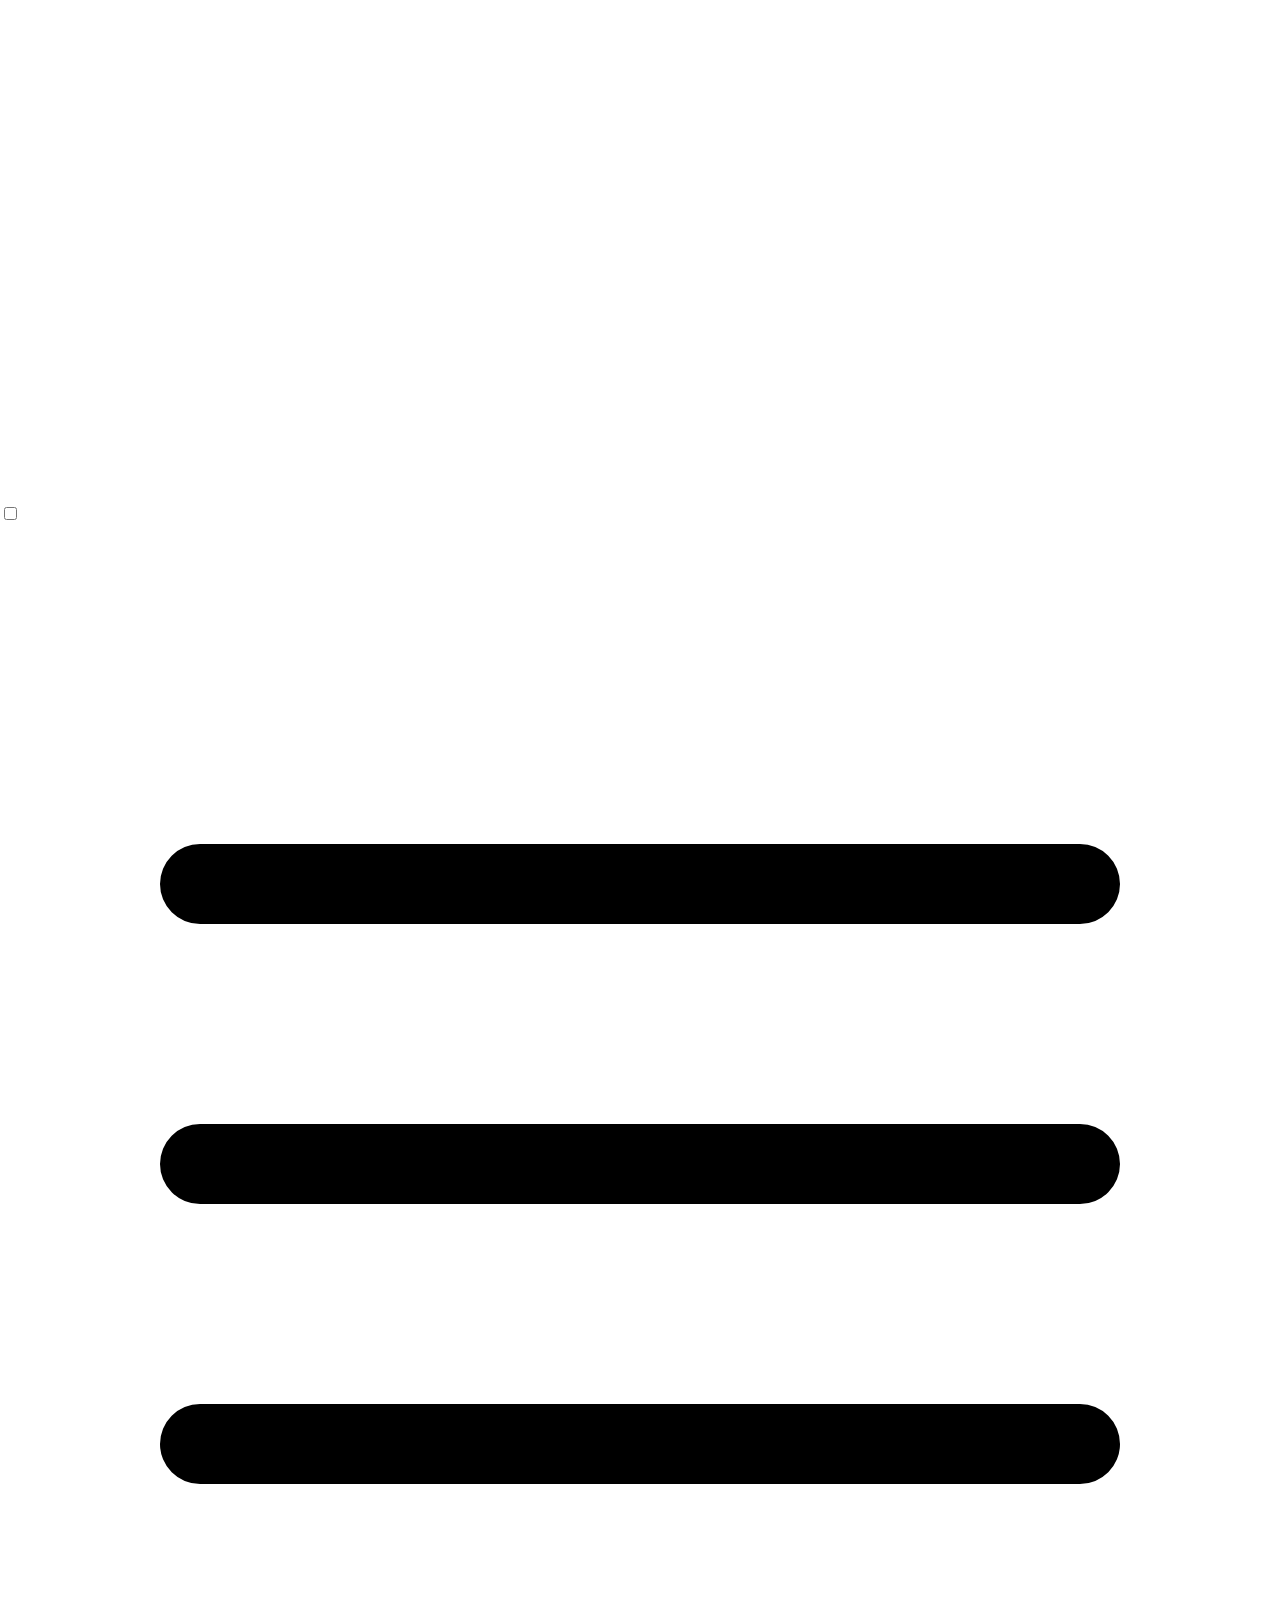
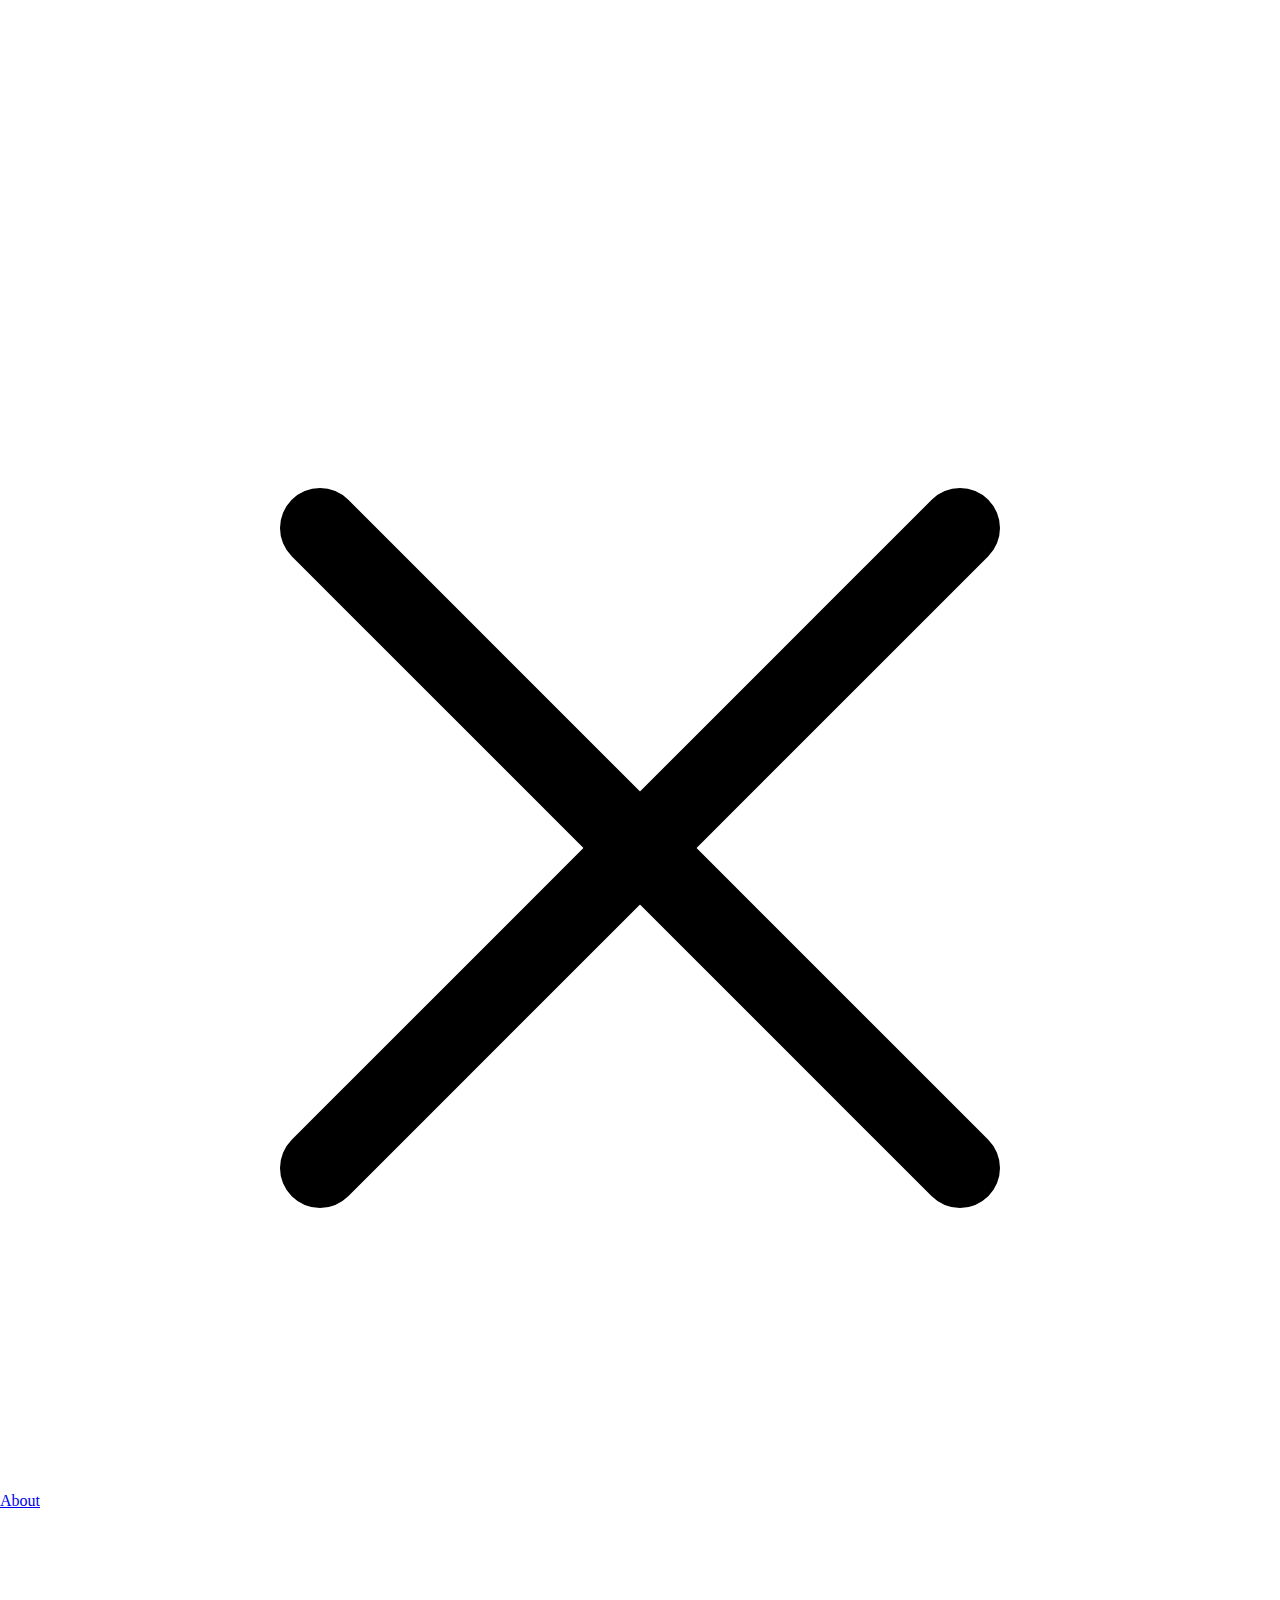
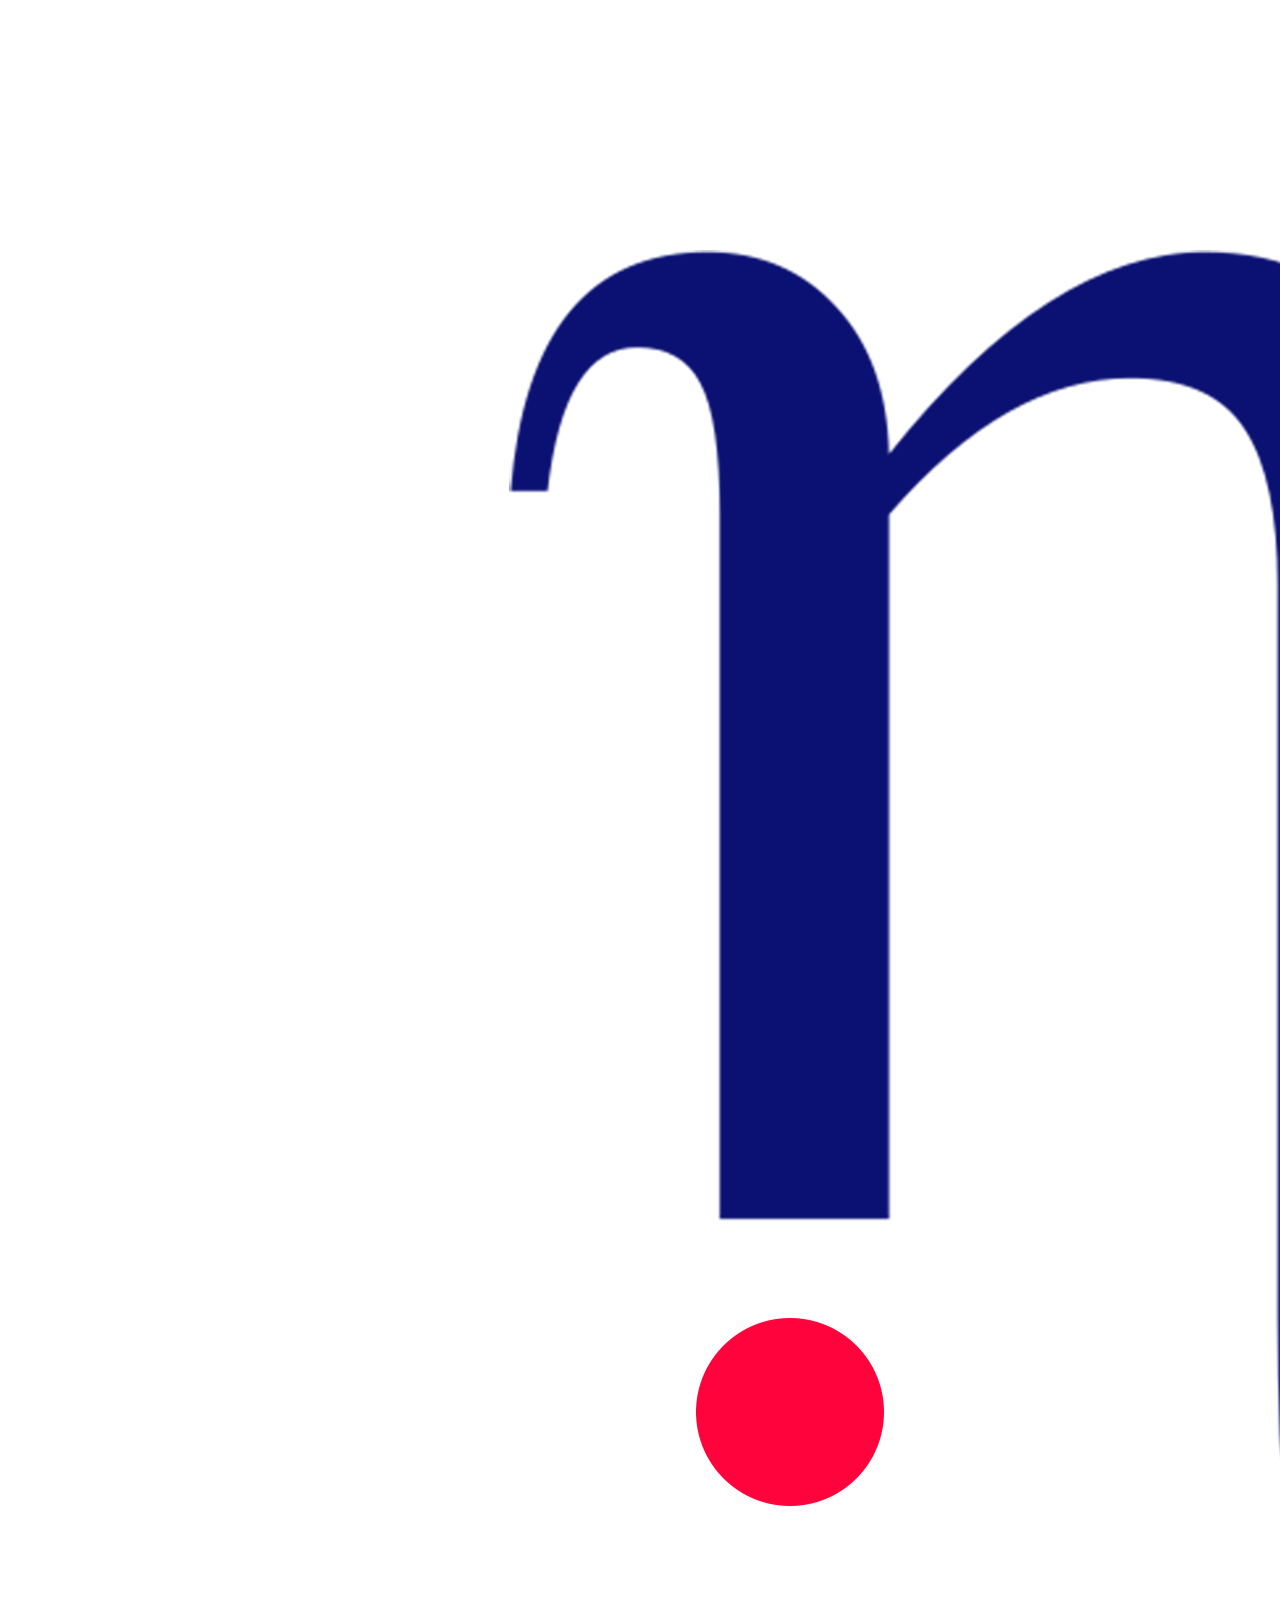
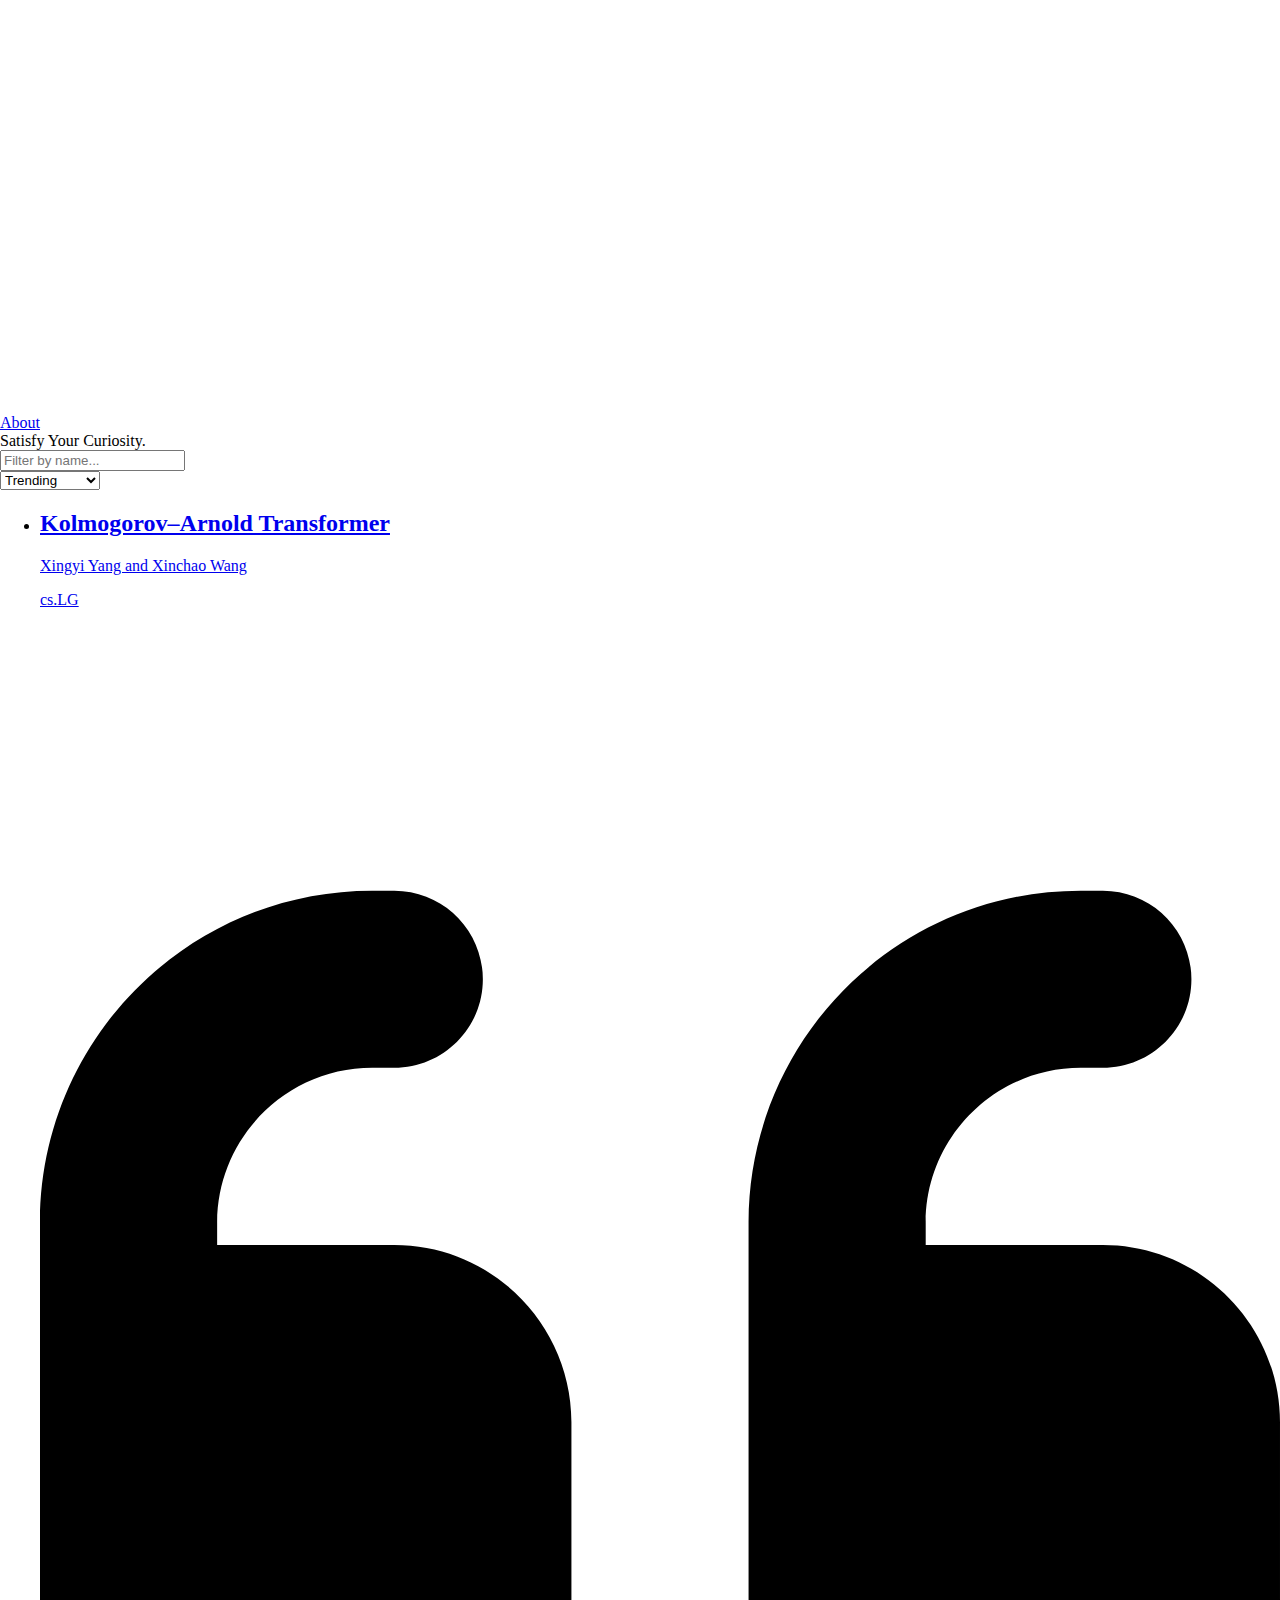
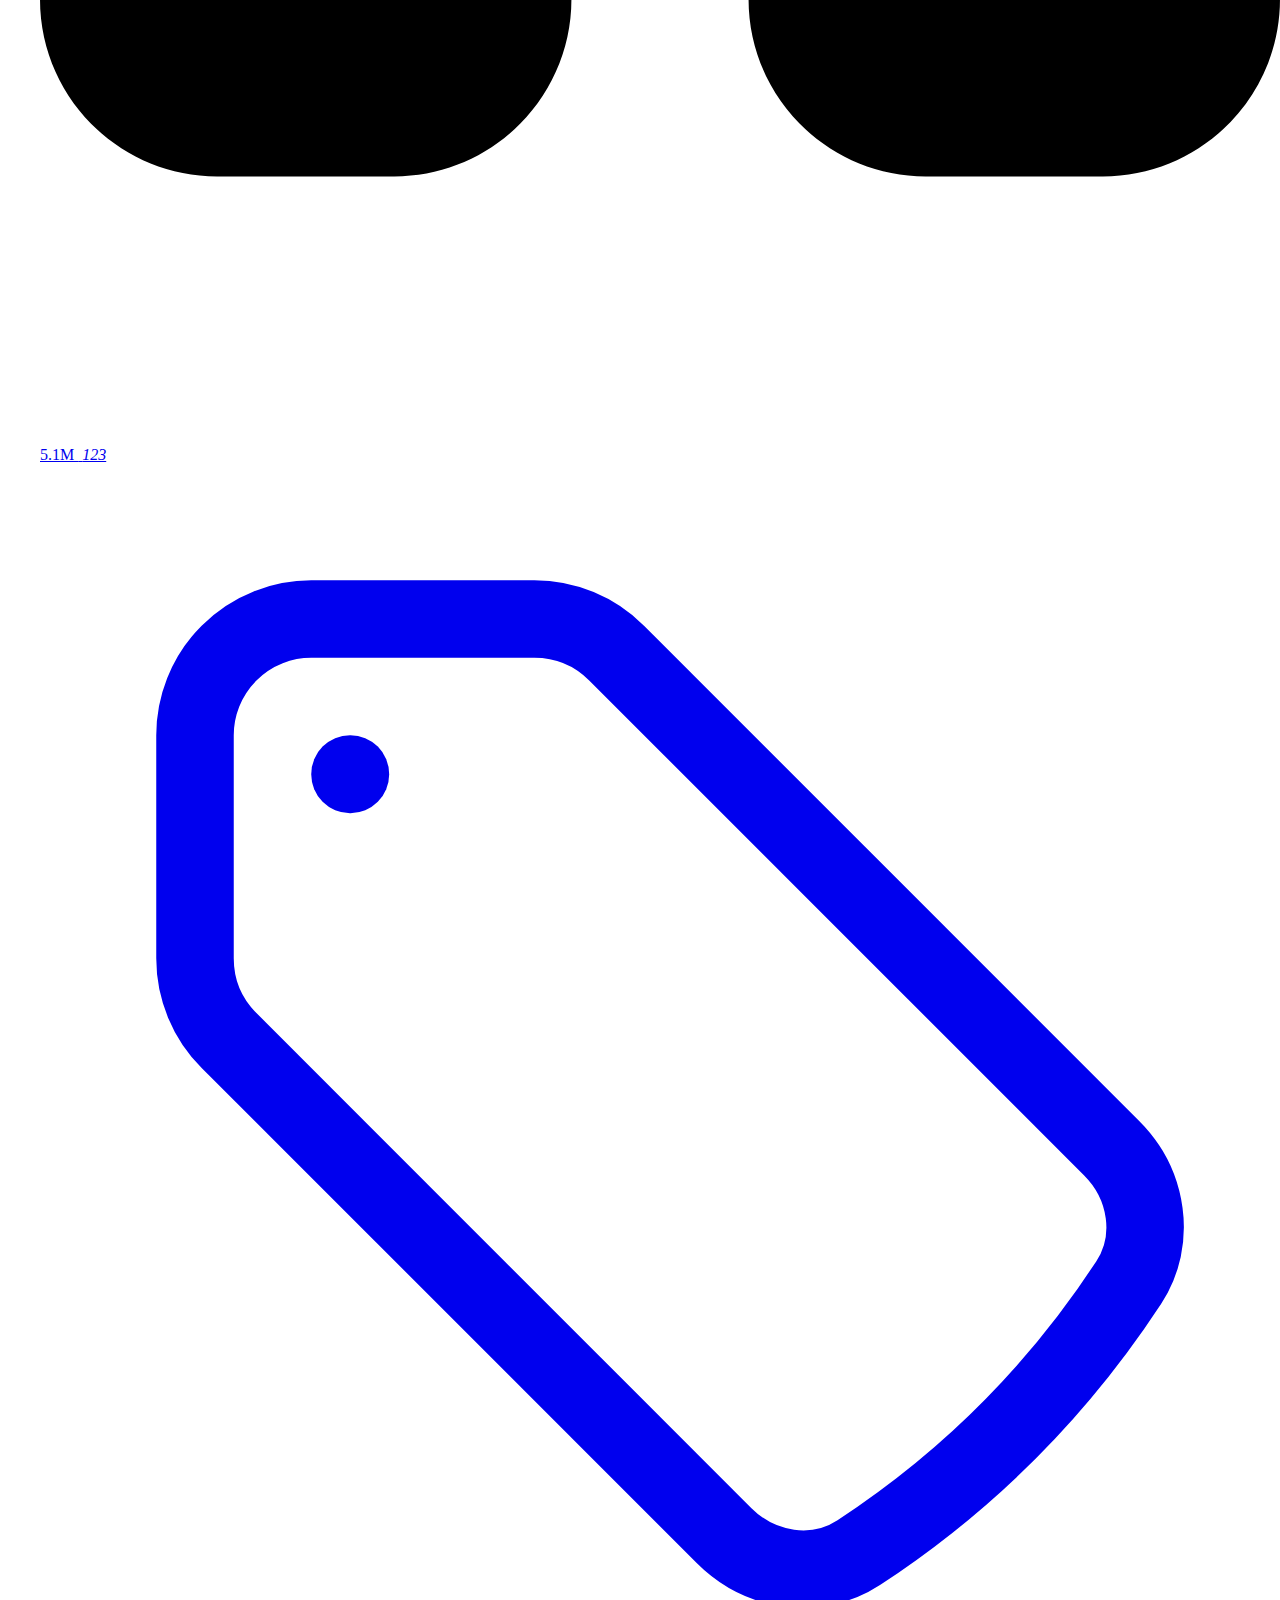
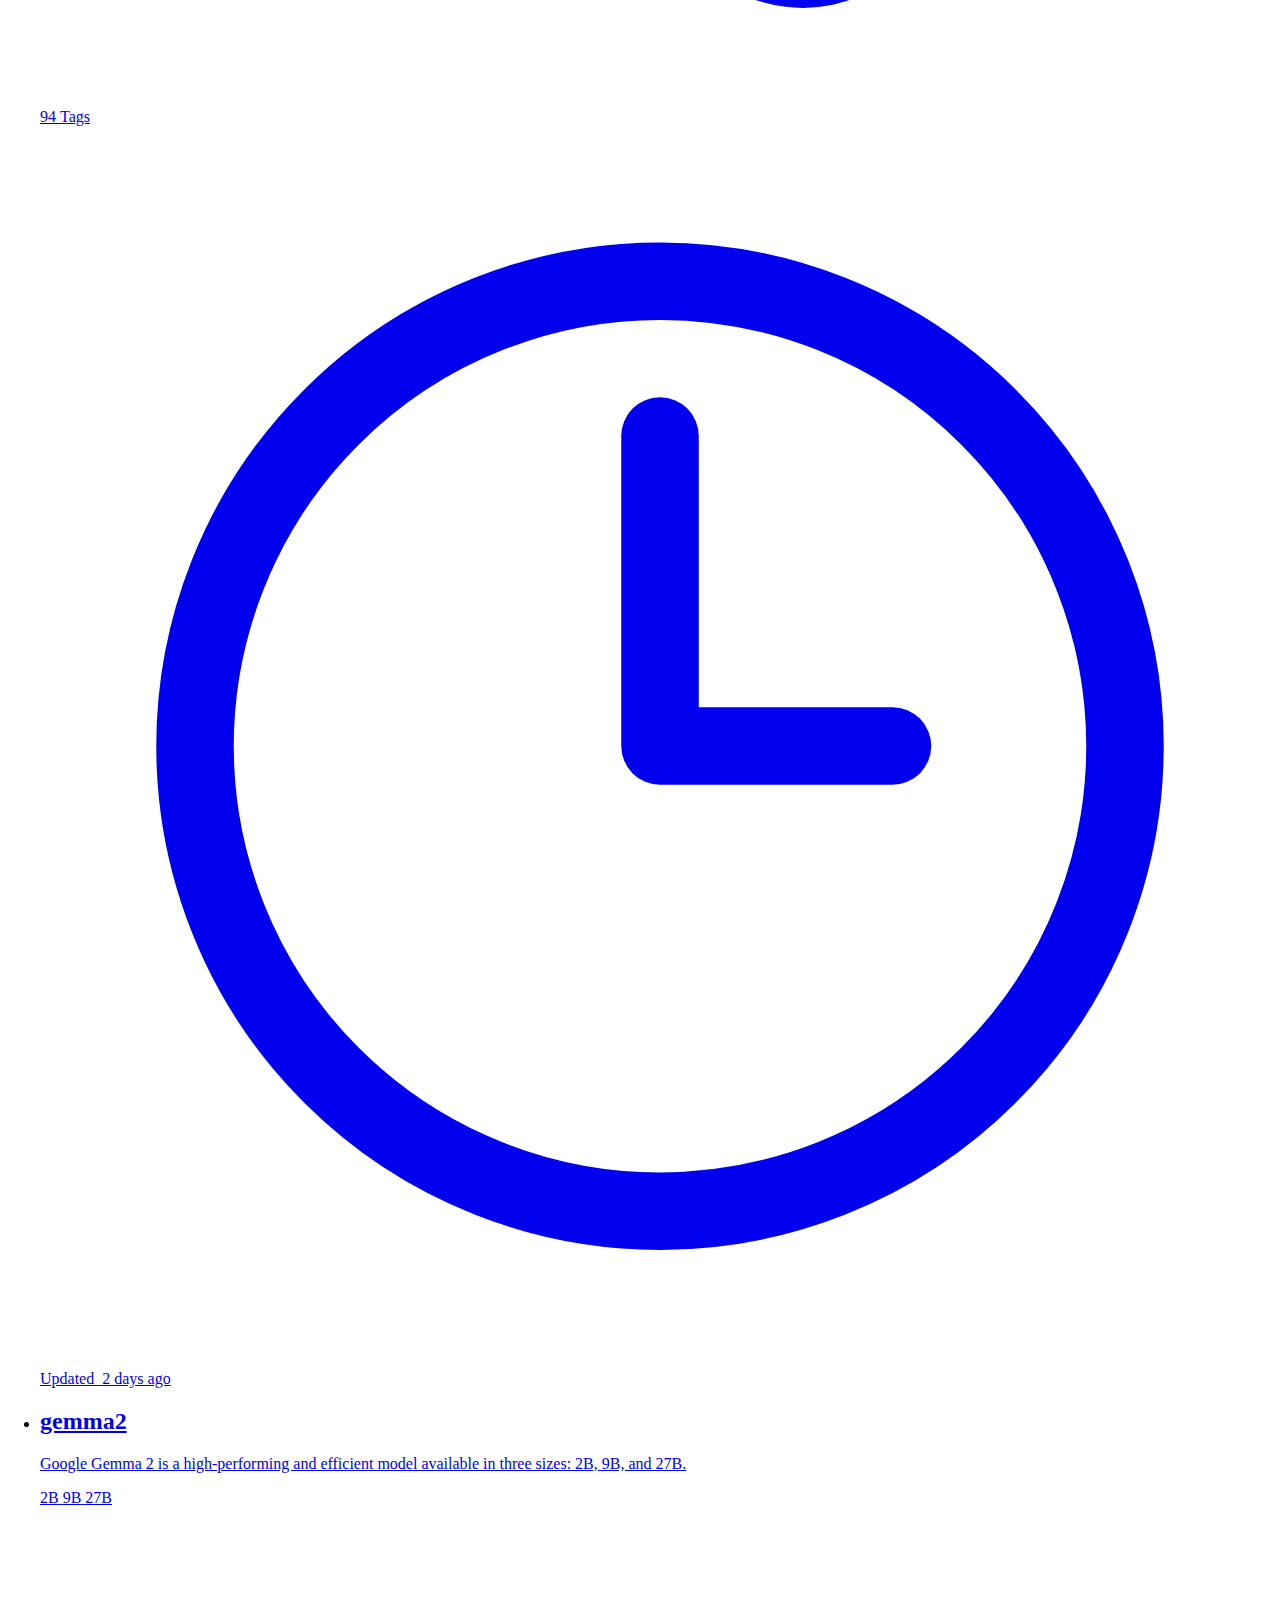
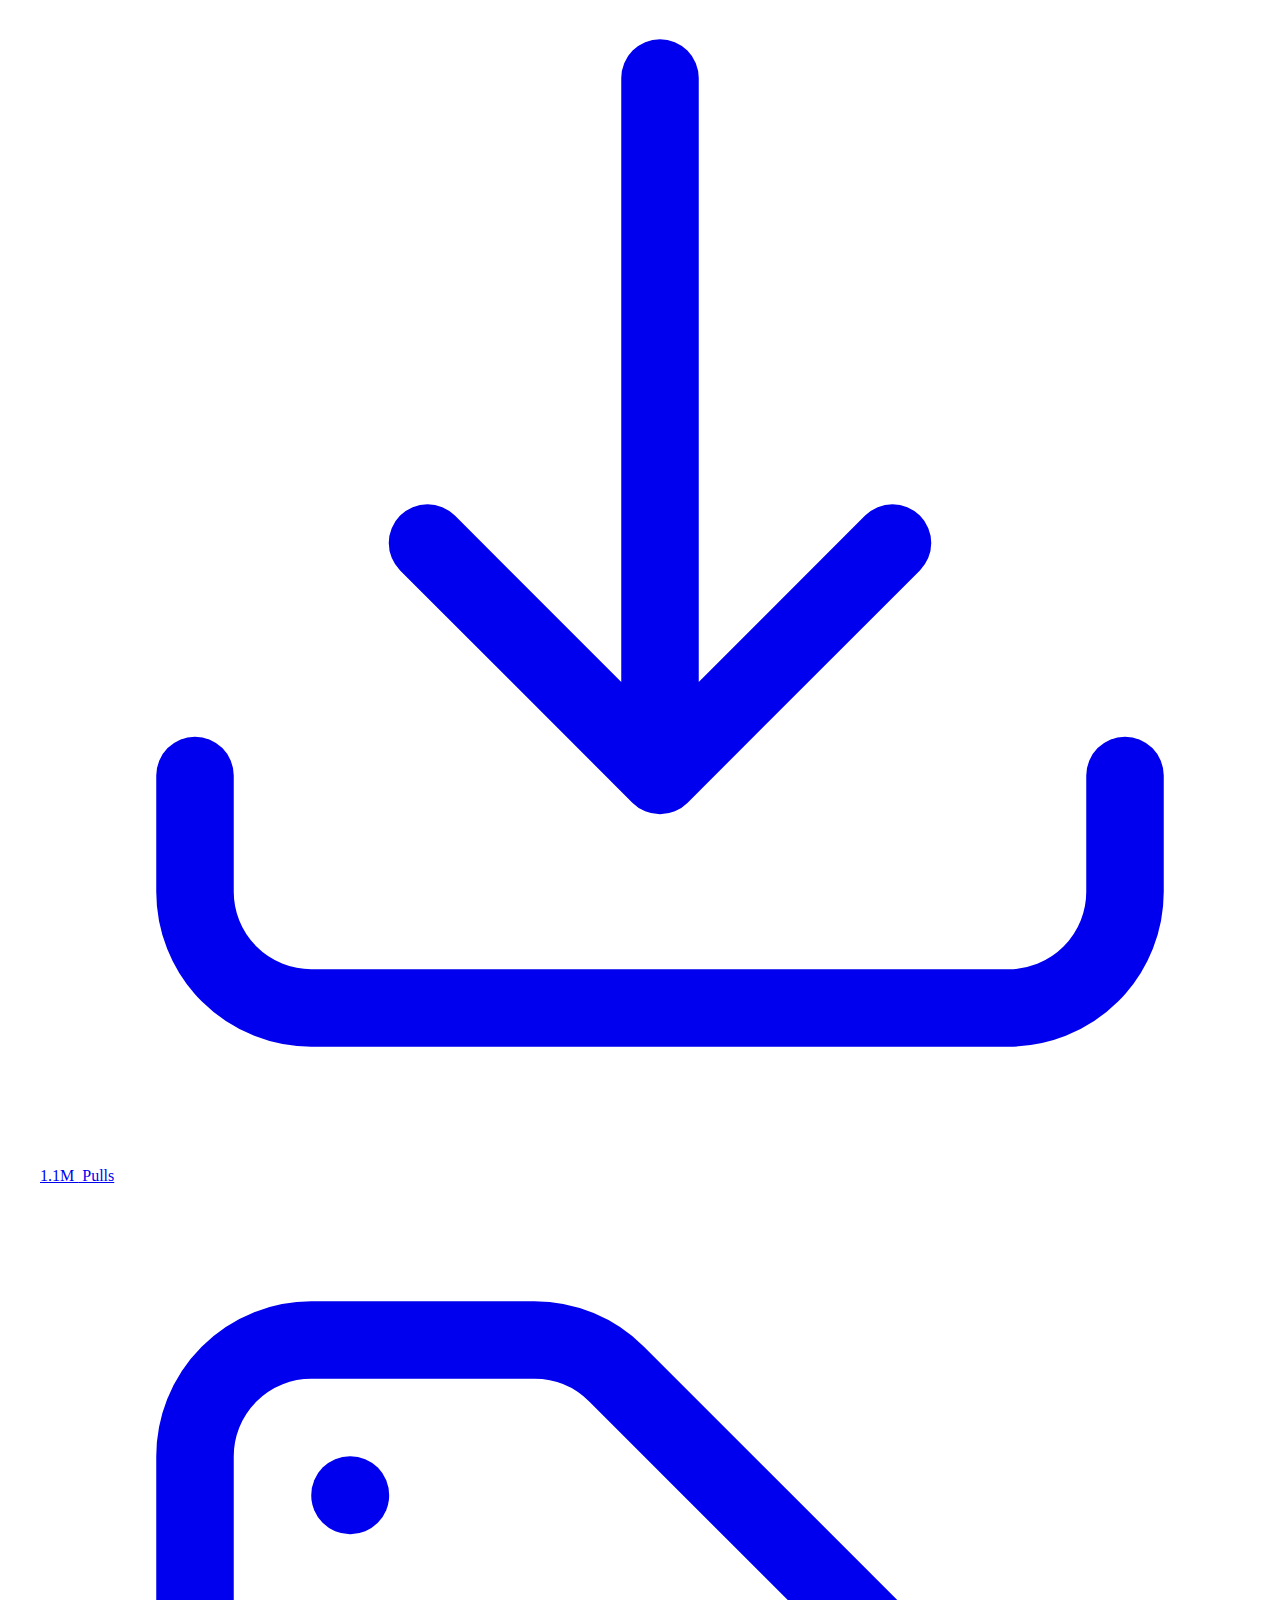
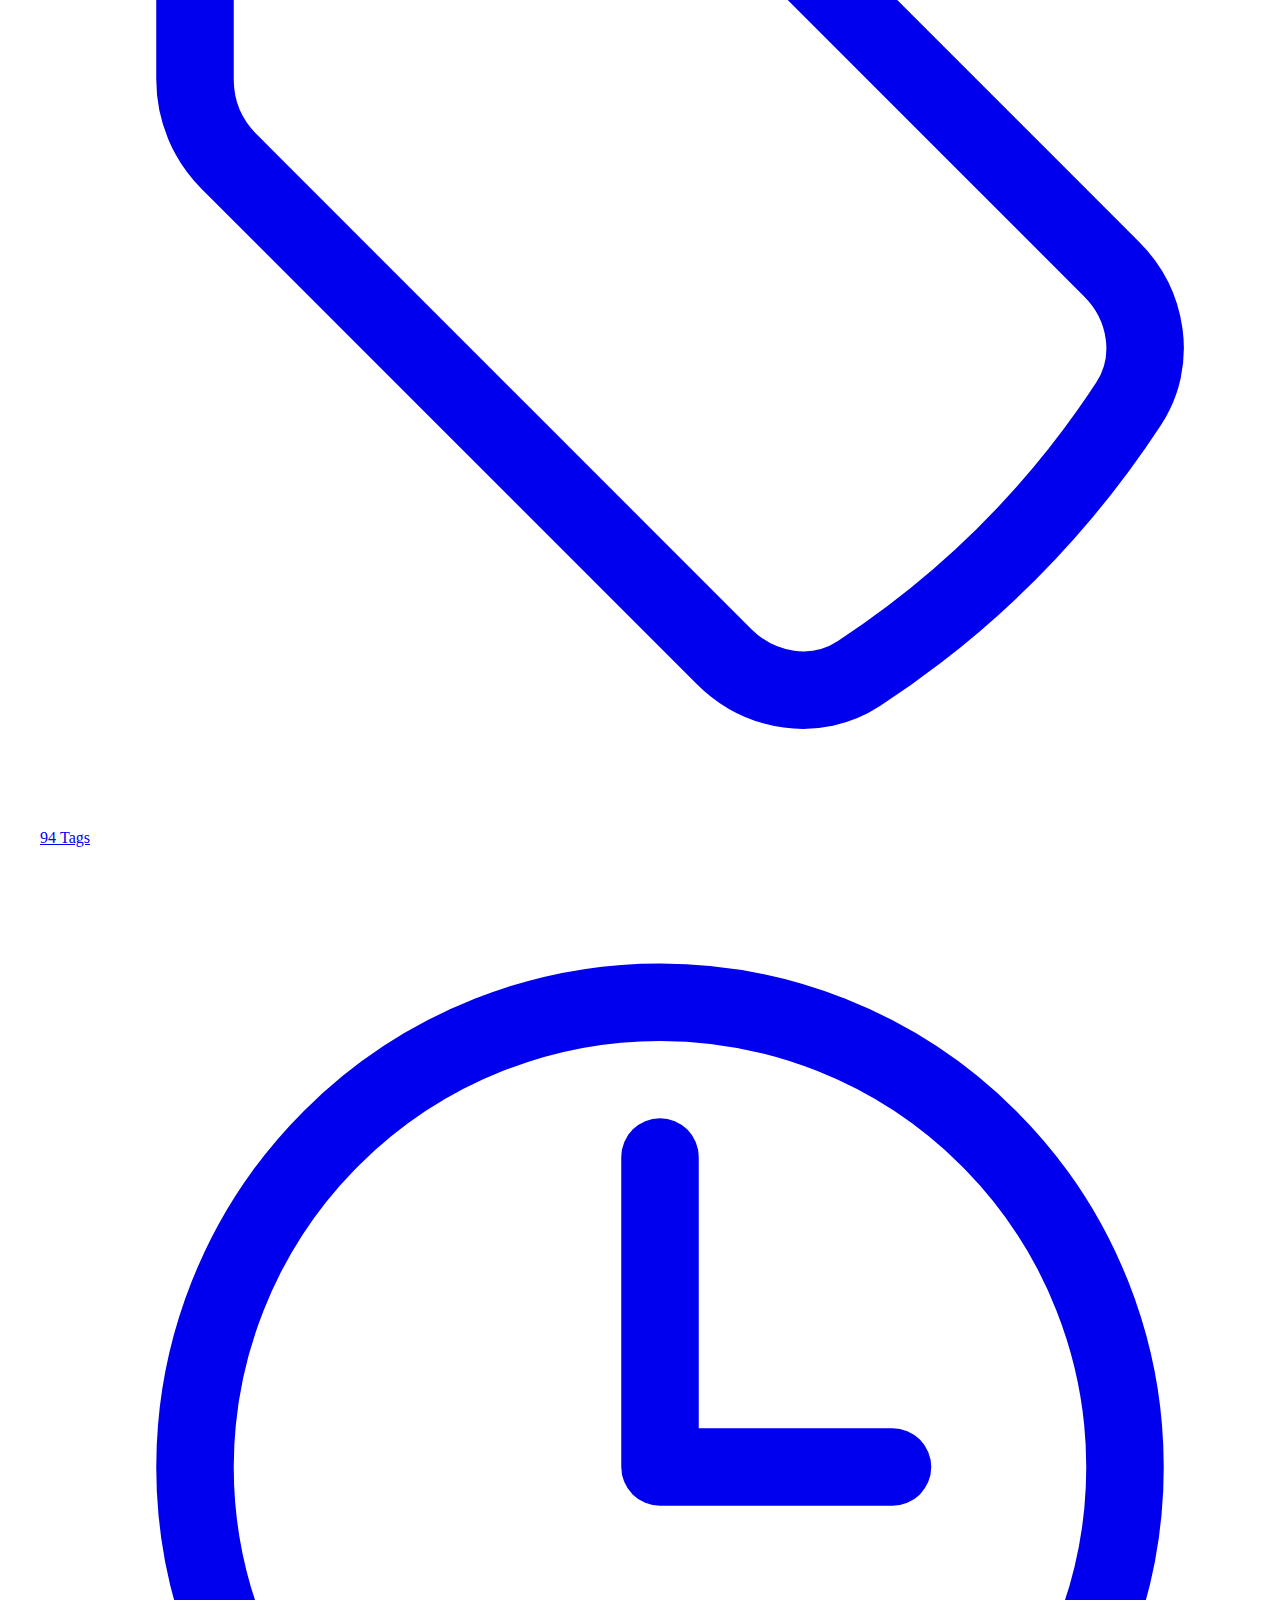
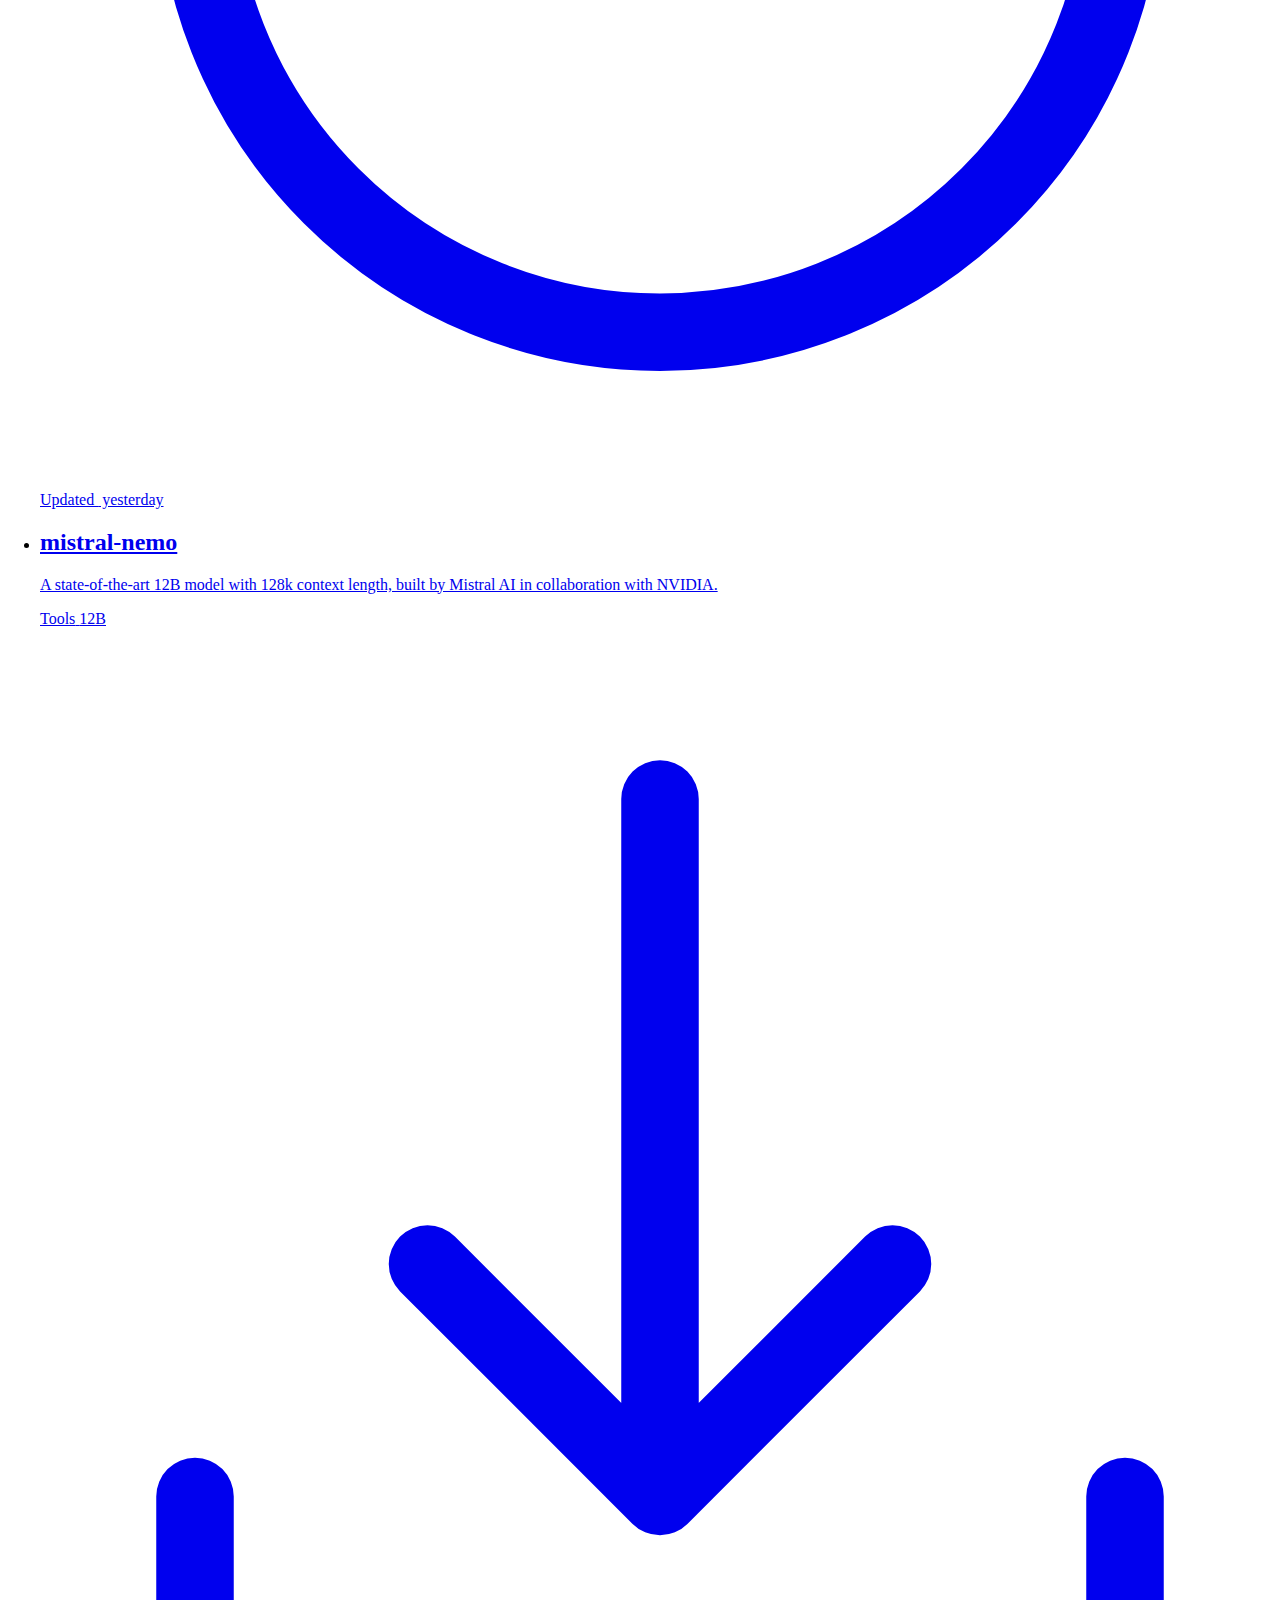
==== commit 27281ee7: "ollama front end" ====
--- a/docs/index.html
+++ b/docs/index.html
@@ -28,7 +28,7 @@
 <link rel="icon" type="image/png" sizes="512x512" href="/public/android-chrome-icon-512x512.png">
 
   <link href="https://ollama.com/public/tailwind.css" rel="stylesheet">
-  <link rel="stylesheet" href="https://cdnjs.cloudflare.com/ajax/libs/font-awesome/6.6.0/css/all.min.css" integrity="sha512-Kc323vGBEqzTmouAECnVceyQqyqdsSiqLQISBL29aUW4U/M7pSPA/gEUZQqv1cwx4OnYxTxve5UMg5GT6L4JJg==" crossorigin="anonymous" referrerpolicy="no-referrer" />
+  
 <style>
   body {
     -webkit-font-smoothing: antialiased;
@@ -335,7 +335,7 @@
         <svg xmlns="http://www.w3.org/2000/svg" viewBox="0 0 448 512"><!--!Font Awesome Free 6.6.0 by @fontawesome - https://fontawesome.com License - https://fontawesome.com/license/free Copyright 2024 Fonticons, Inc.--><path d="M0 216C0 149.7 53.7 96 120 96l8 0c17.7 0 32 14.3 32 32s-14.3 32-32 32l-8 0c-30.9 0-56 25.1-56 56l0 8 64 0c35.3 0 64 28.7 64 64l0 64c0 35.3-28.7 64-64 64l-64 0c-35.3 0-64-28.7-64-64l0-32 0-32 0-72zm256 0c0-66.3 53.7-120 120-120l8 0c17.7 0 32 14.3 32 32s-14.3 32-32 32l-8 0c-30.9 0-56 25.1-56 56l0 8 64 0c35.3 0 64 28.7 64 64l0 64c0 35.3-28.7 64-64 64l-64 0c-35.3 0-64-28.7-64-64l0-32 0-32 0-72z"/></svg>
         5.1M
         <span class="hidden sm:flex">
-          &nbsp;Pulls
+          &nbsp;<Cite>123</Cite>
         </span>
       </span>
     
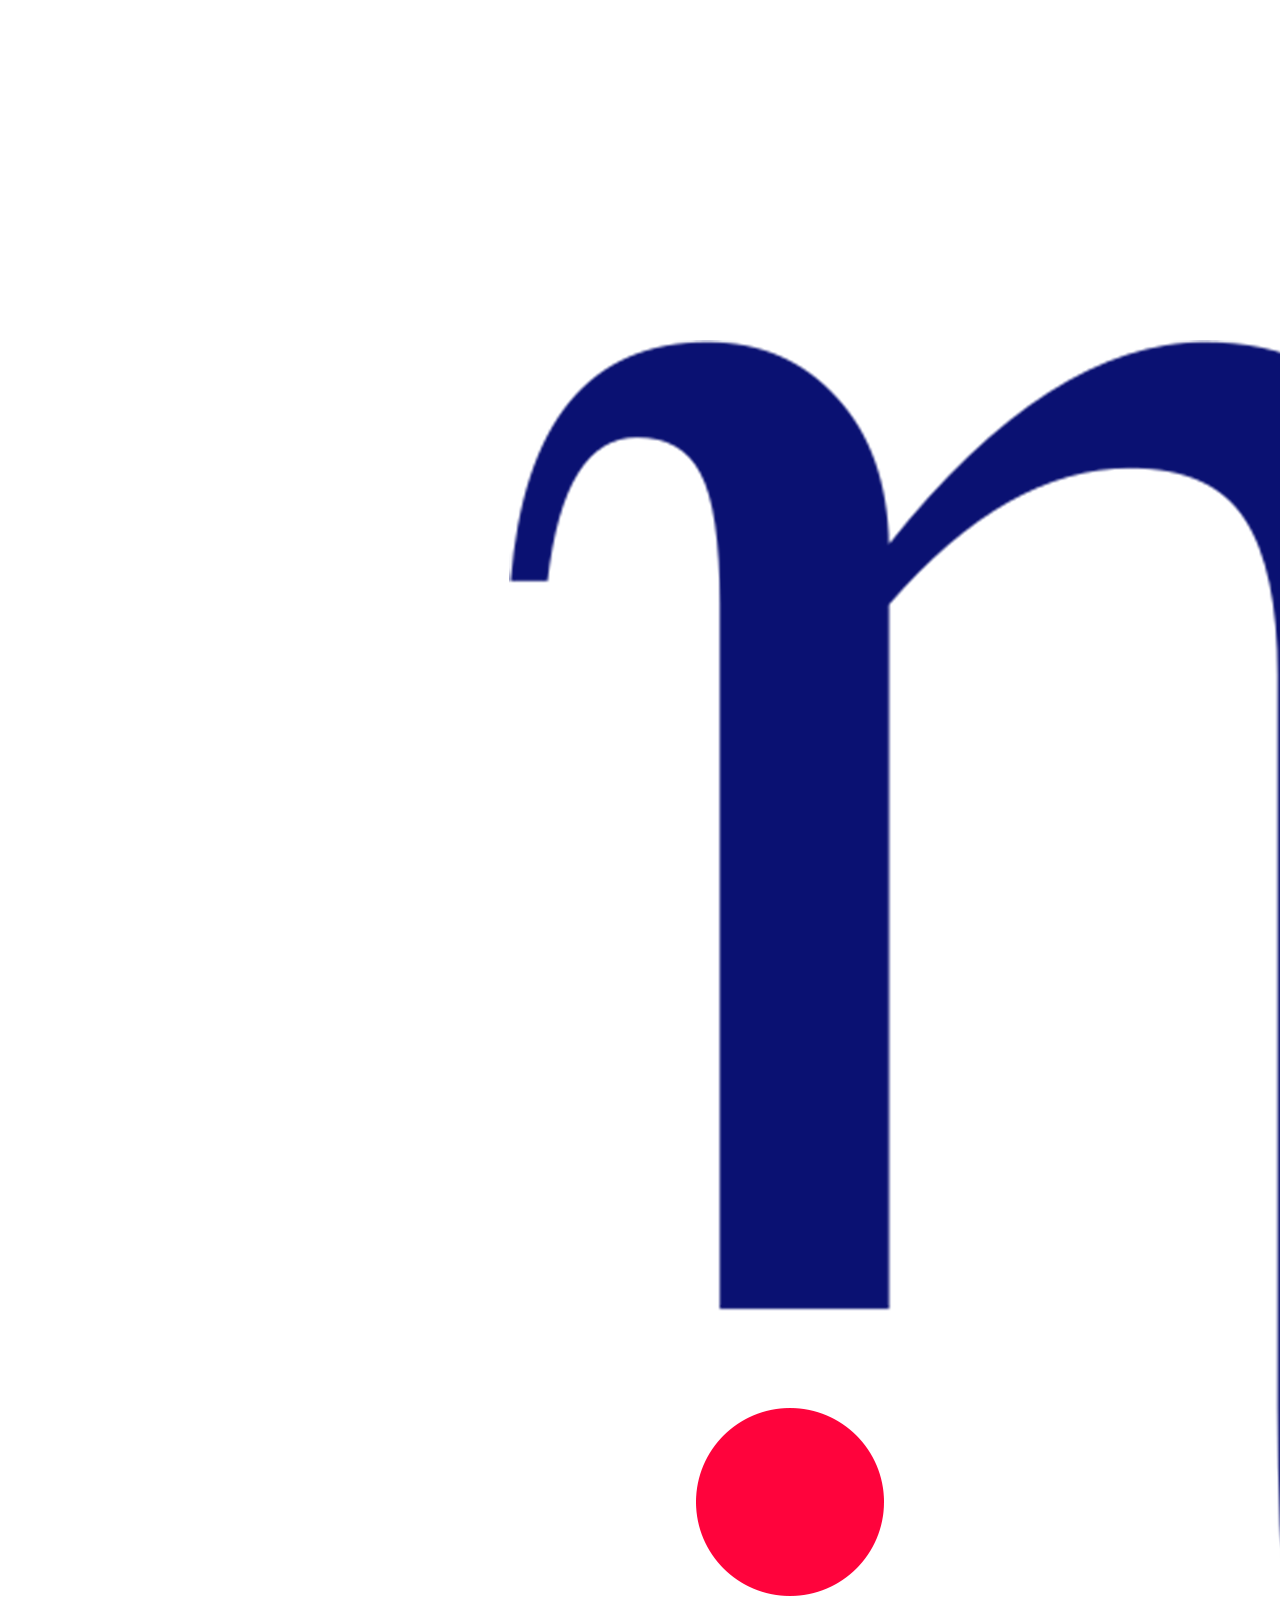
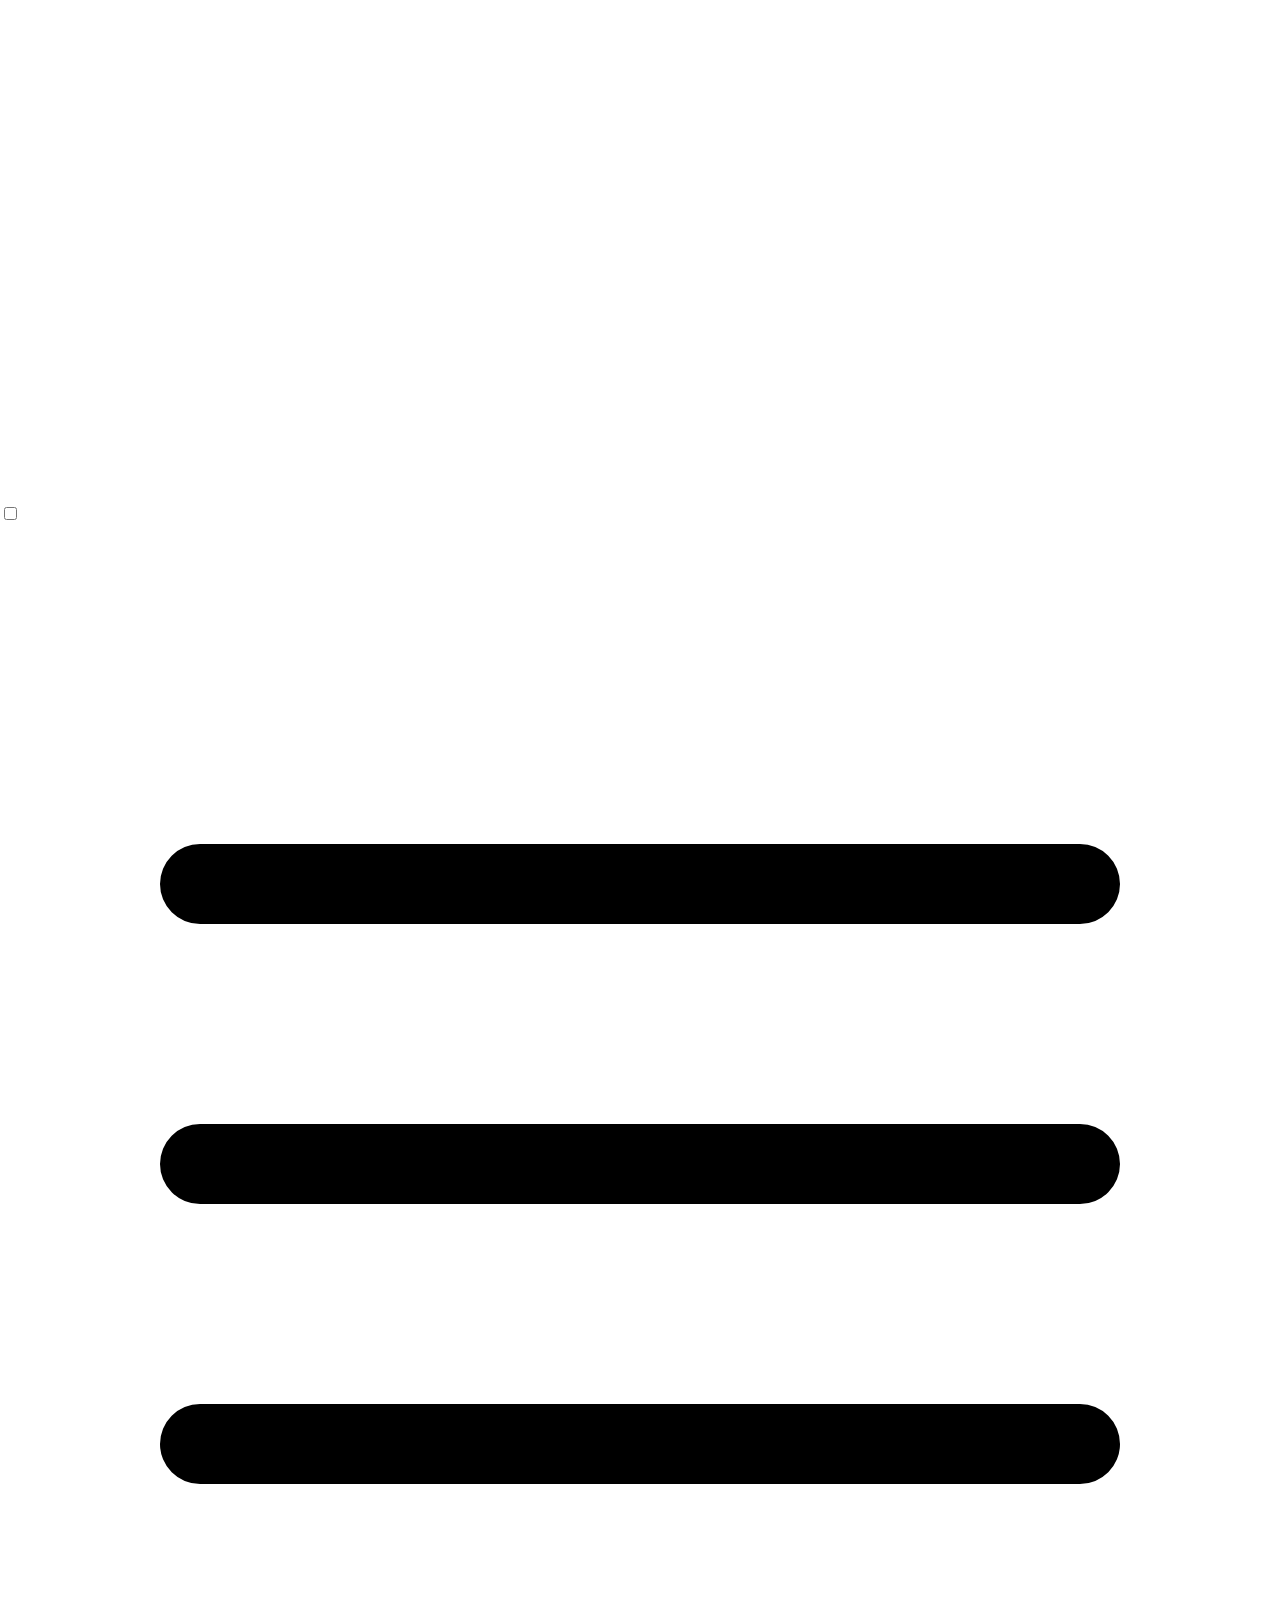
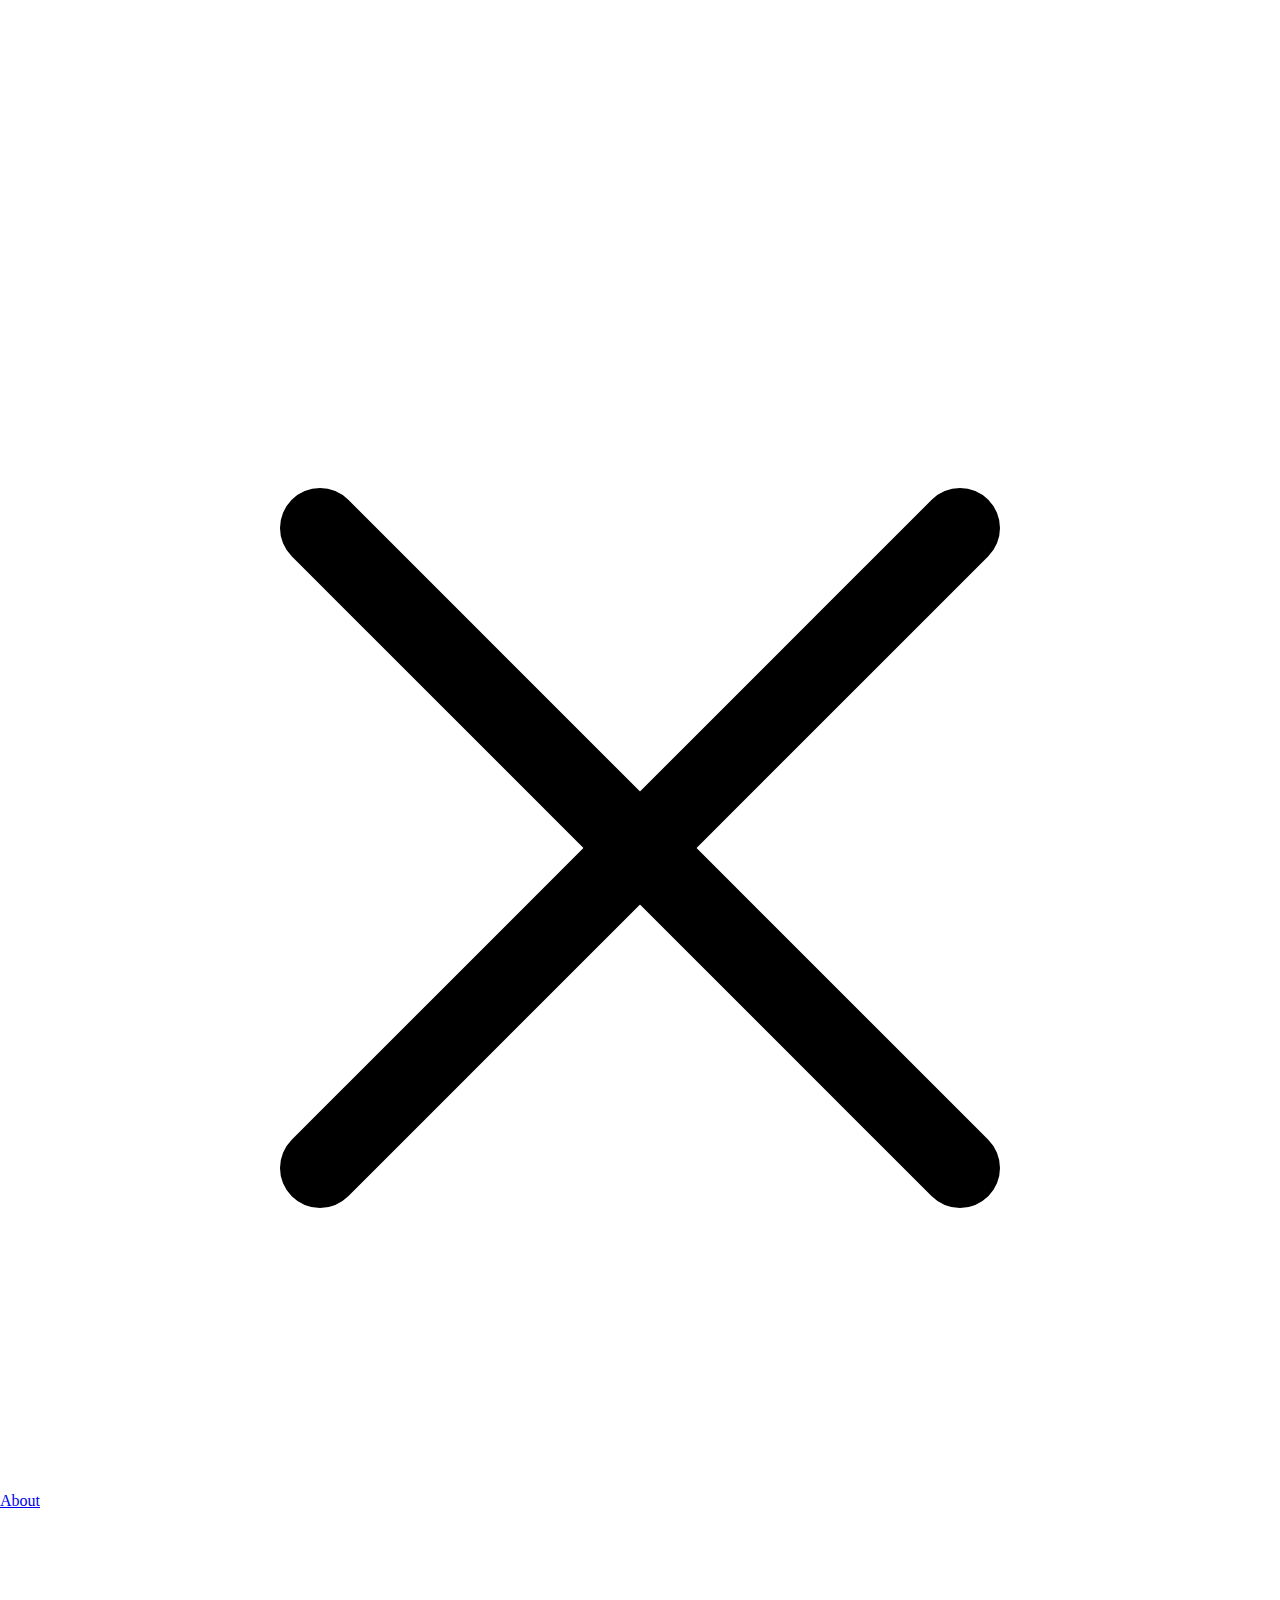
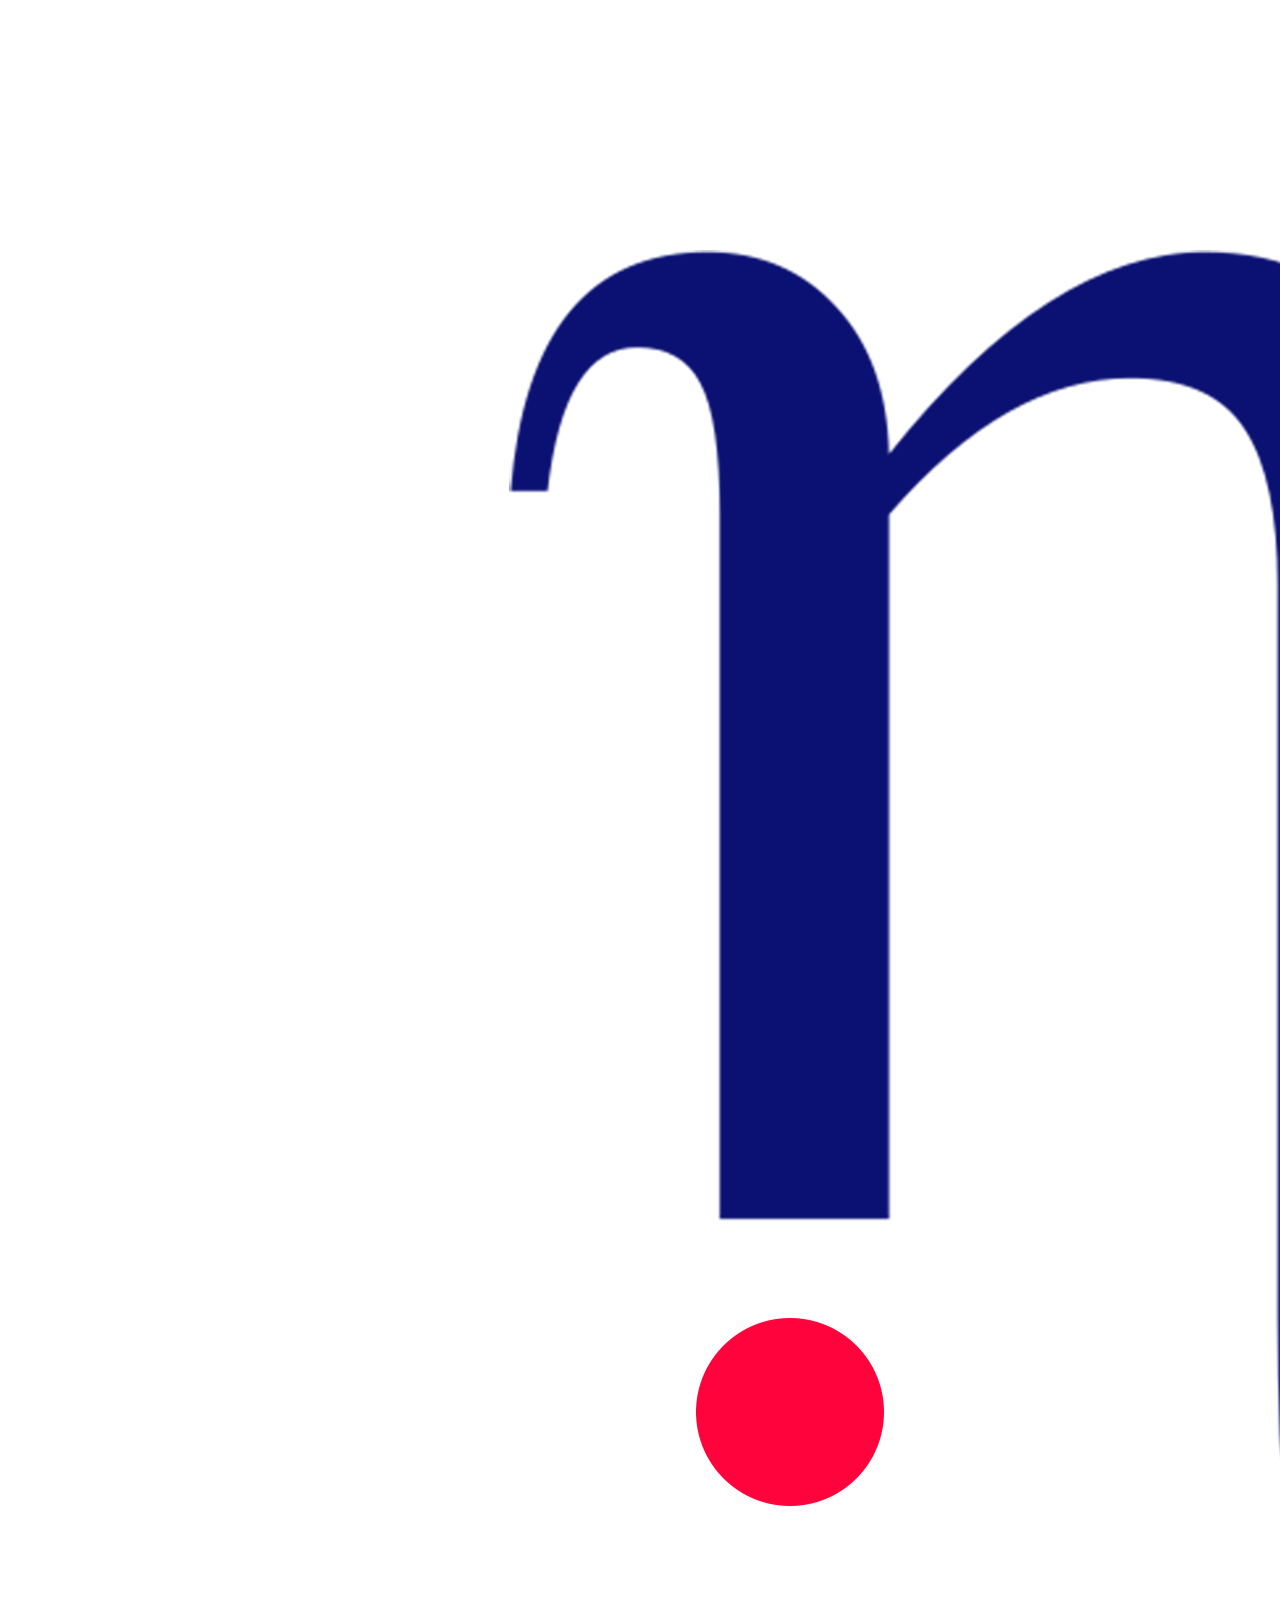
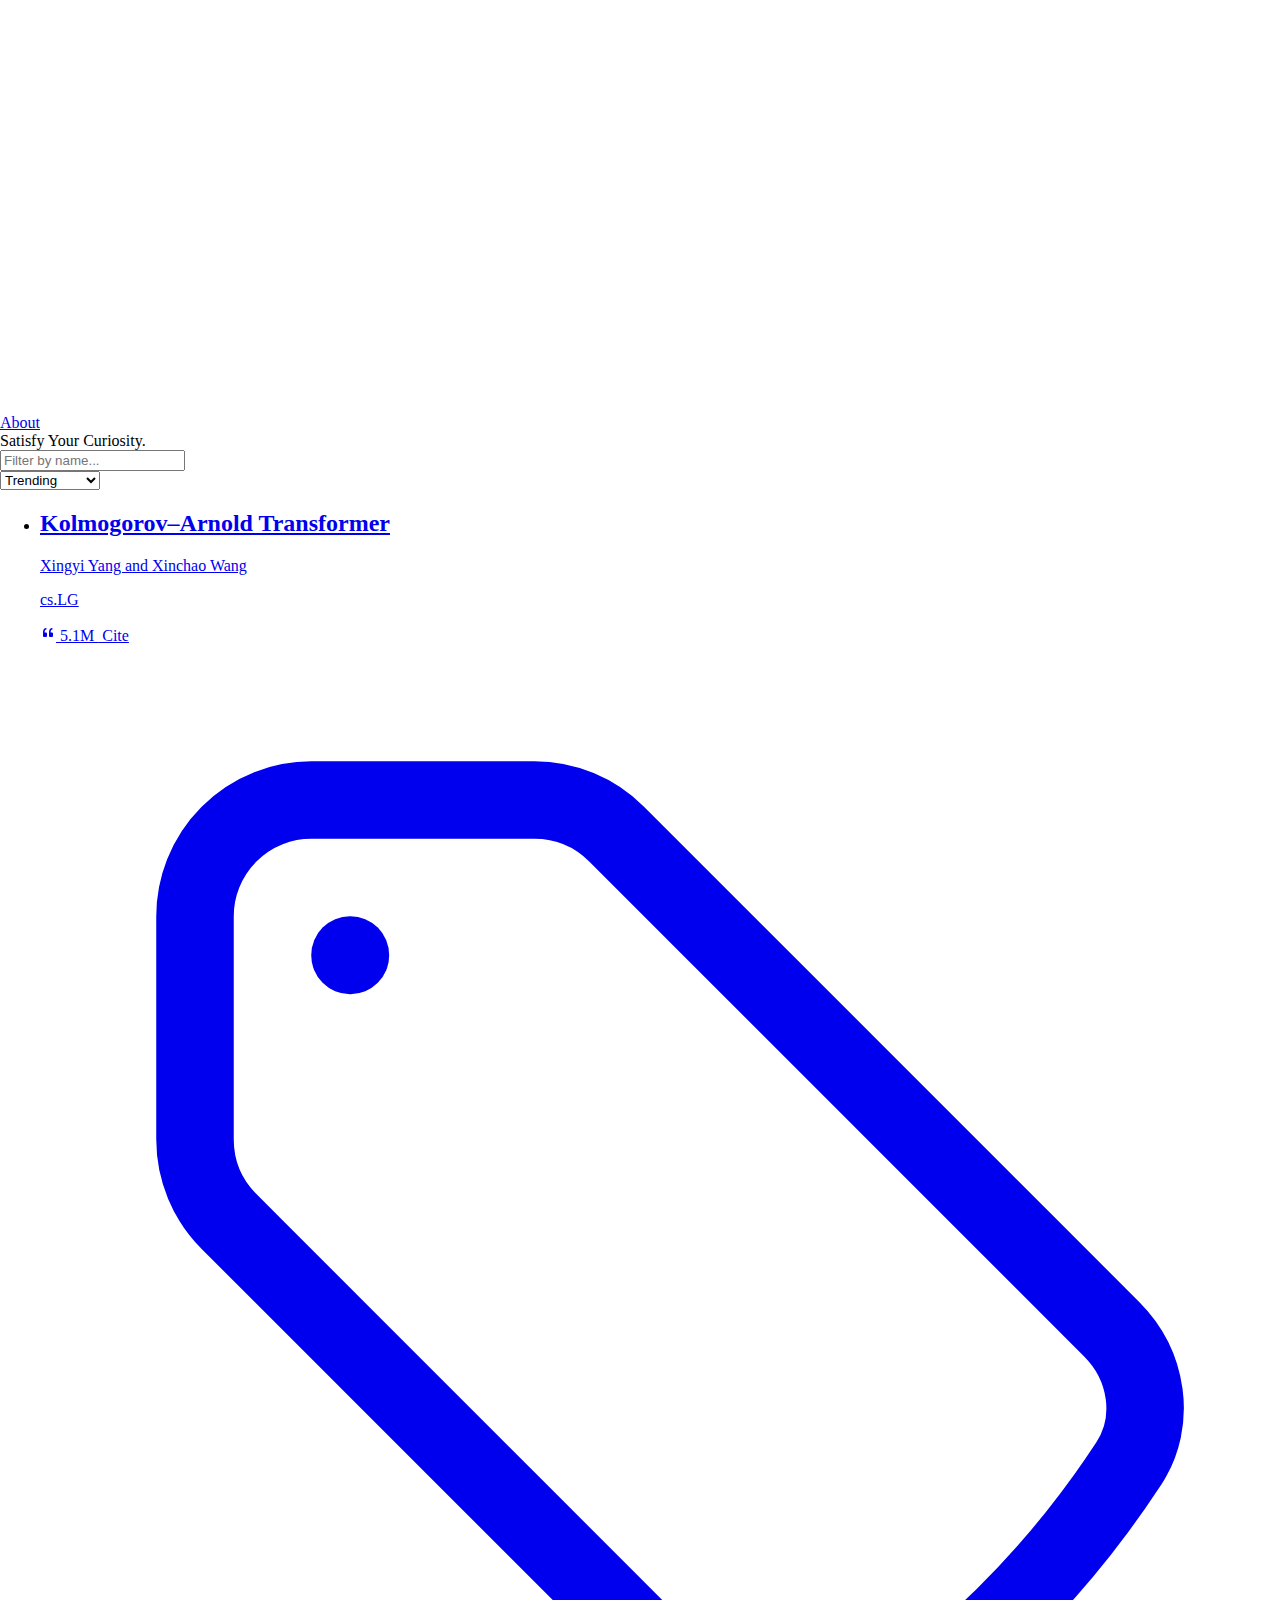
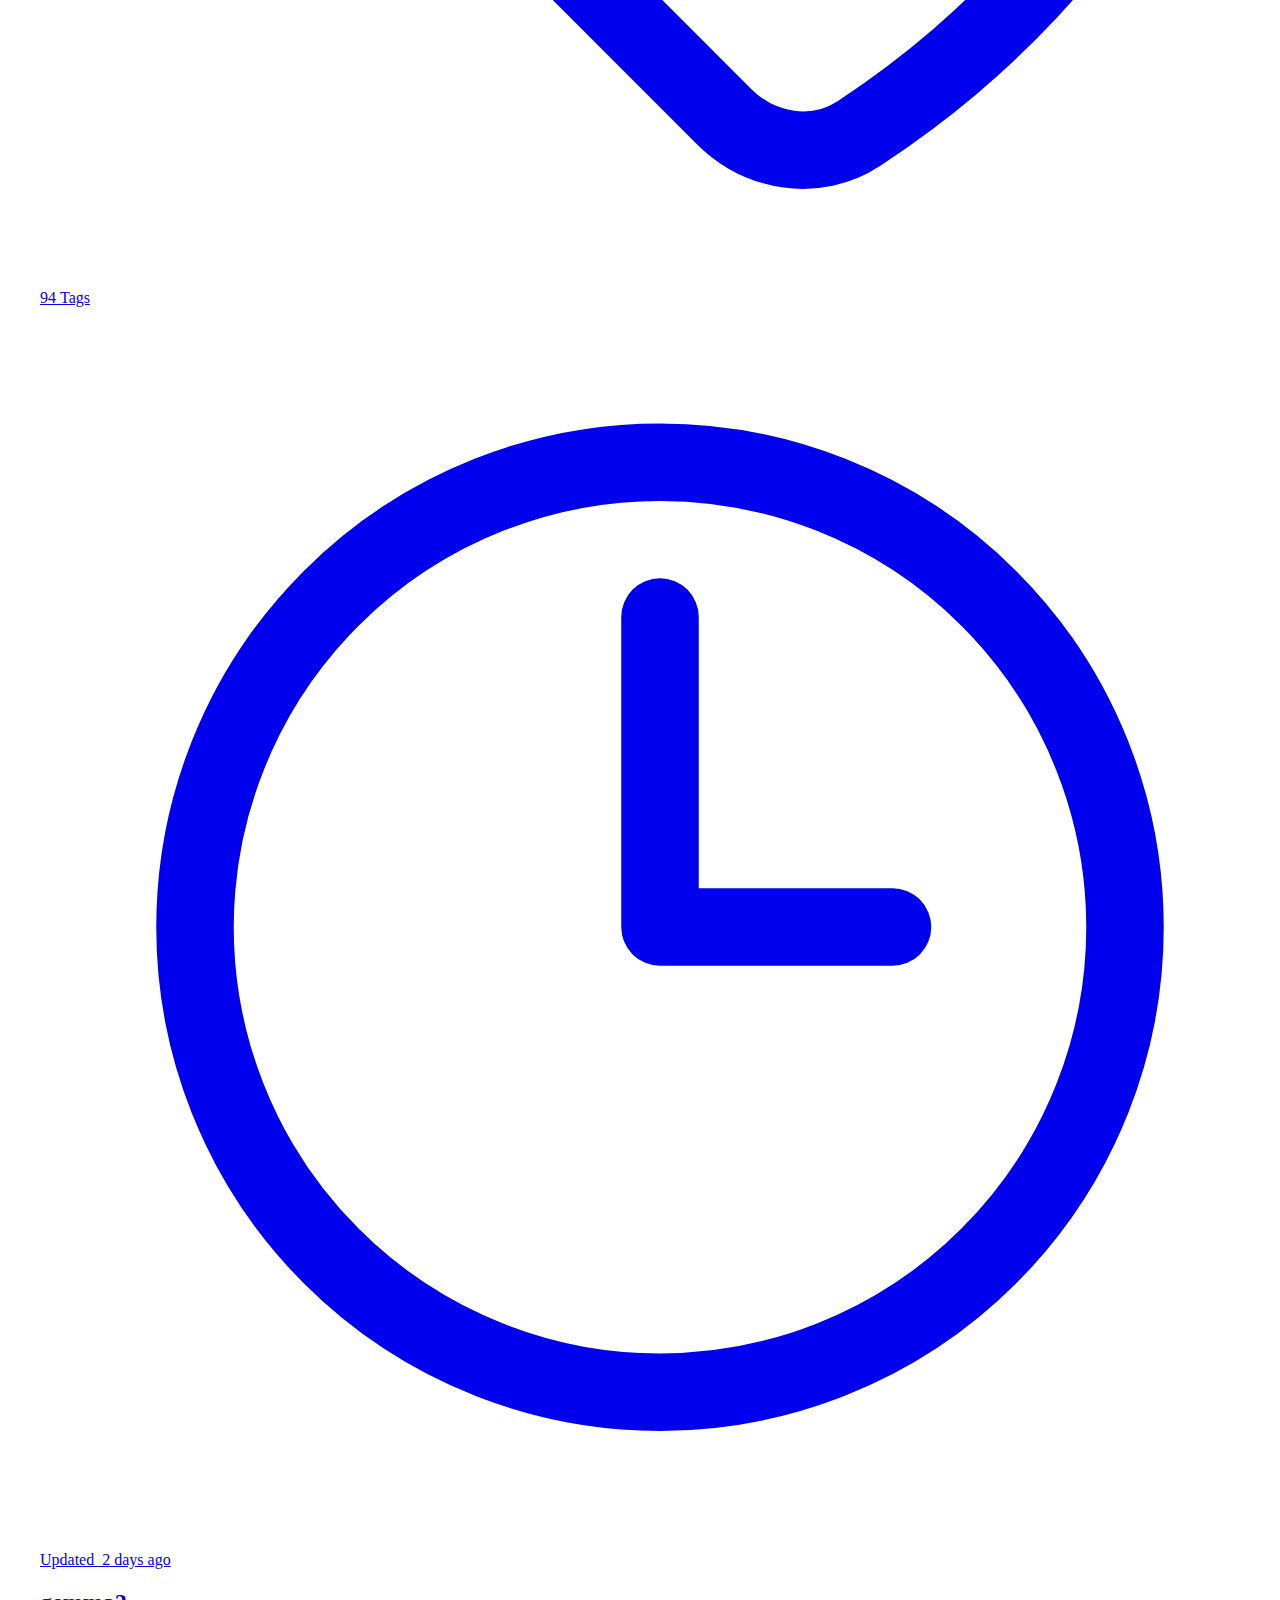
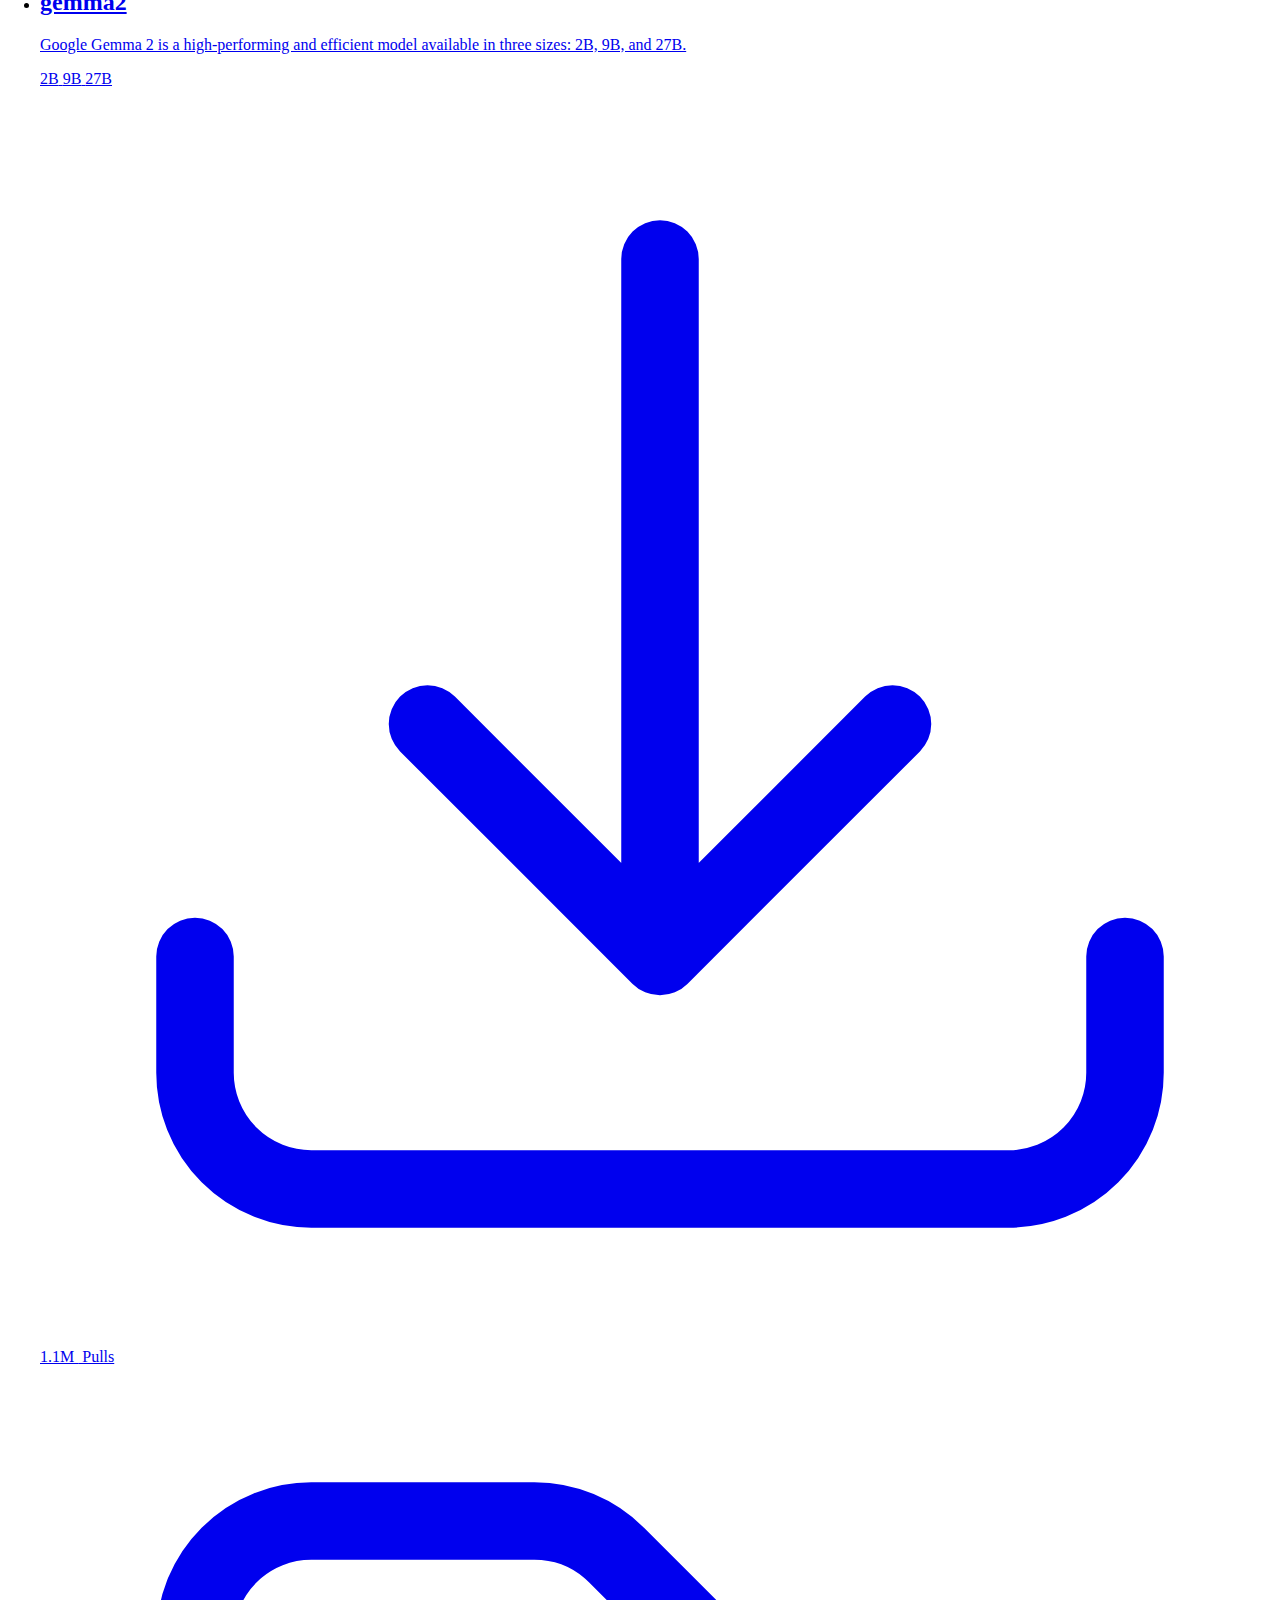
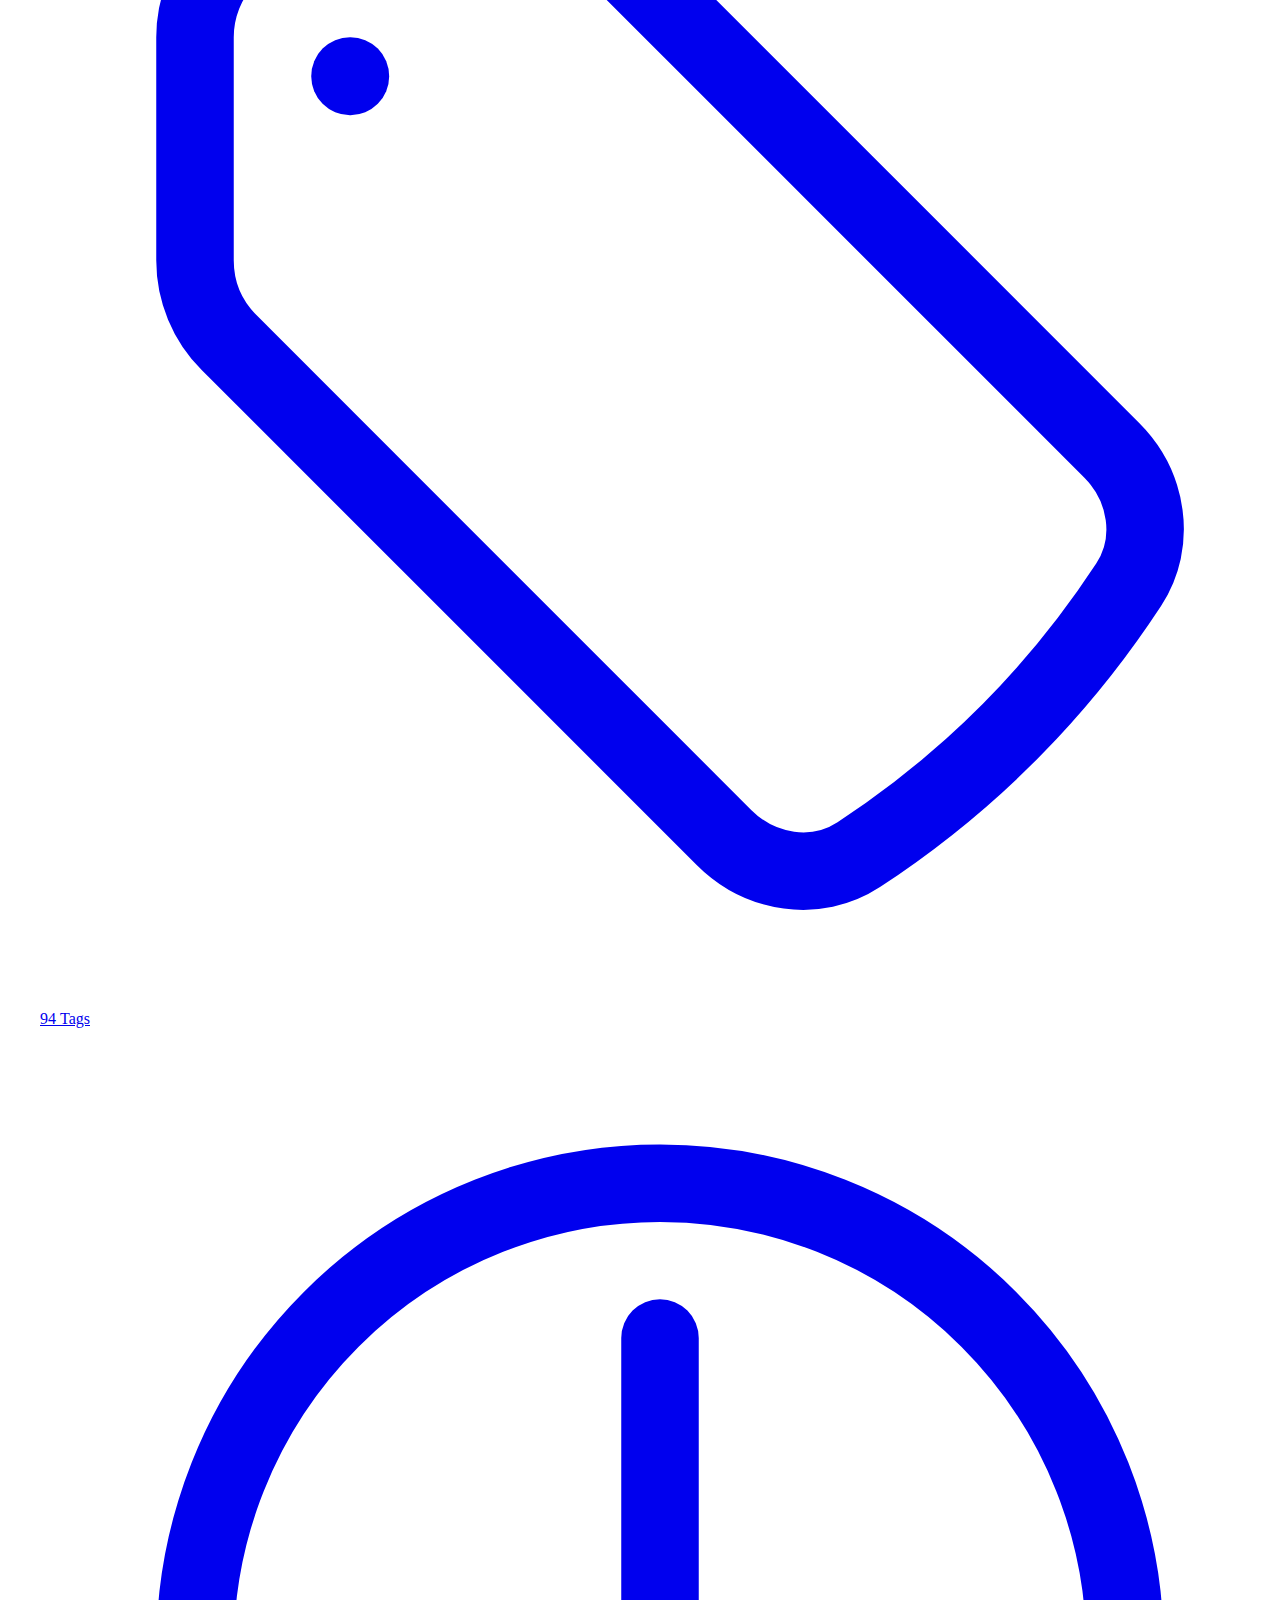
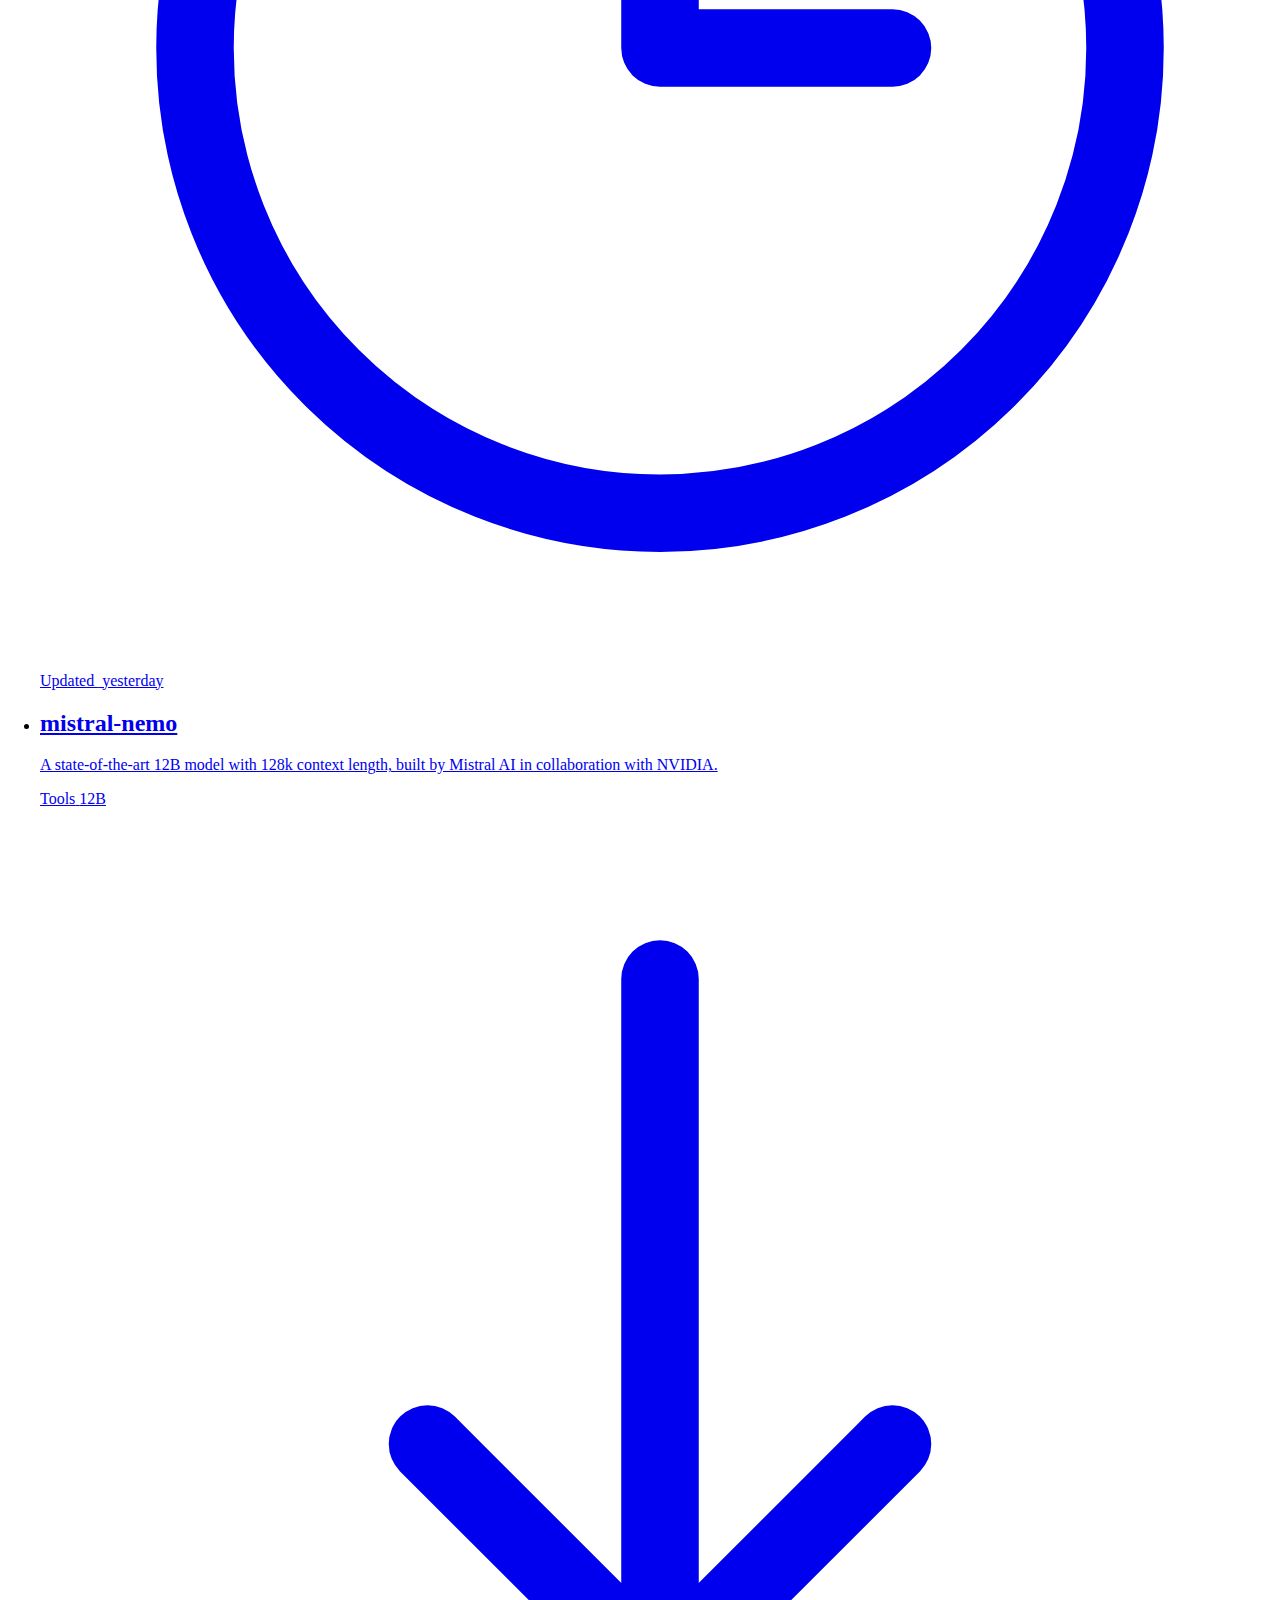
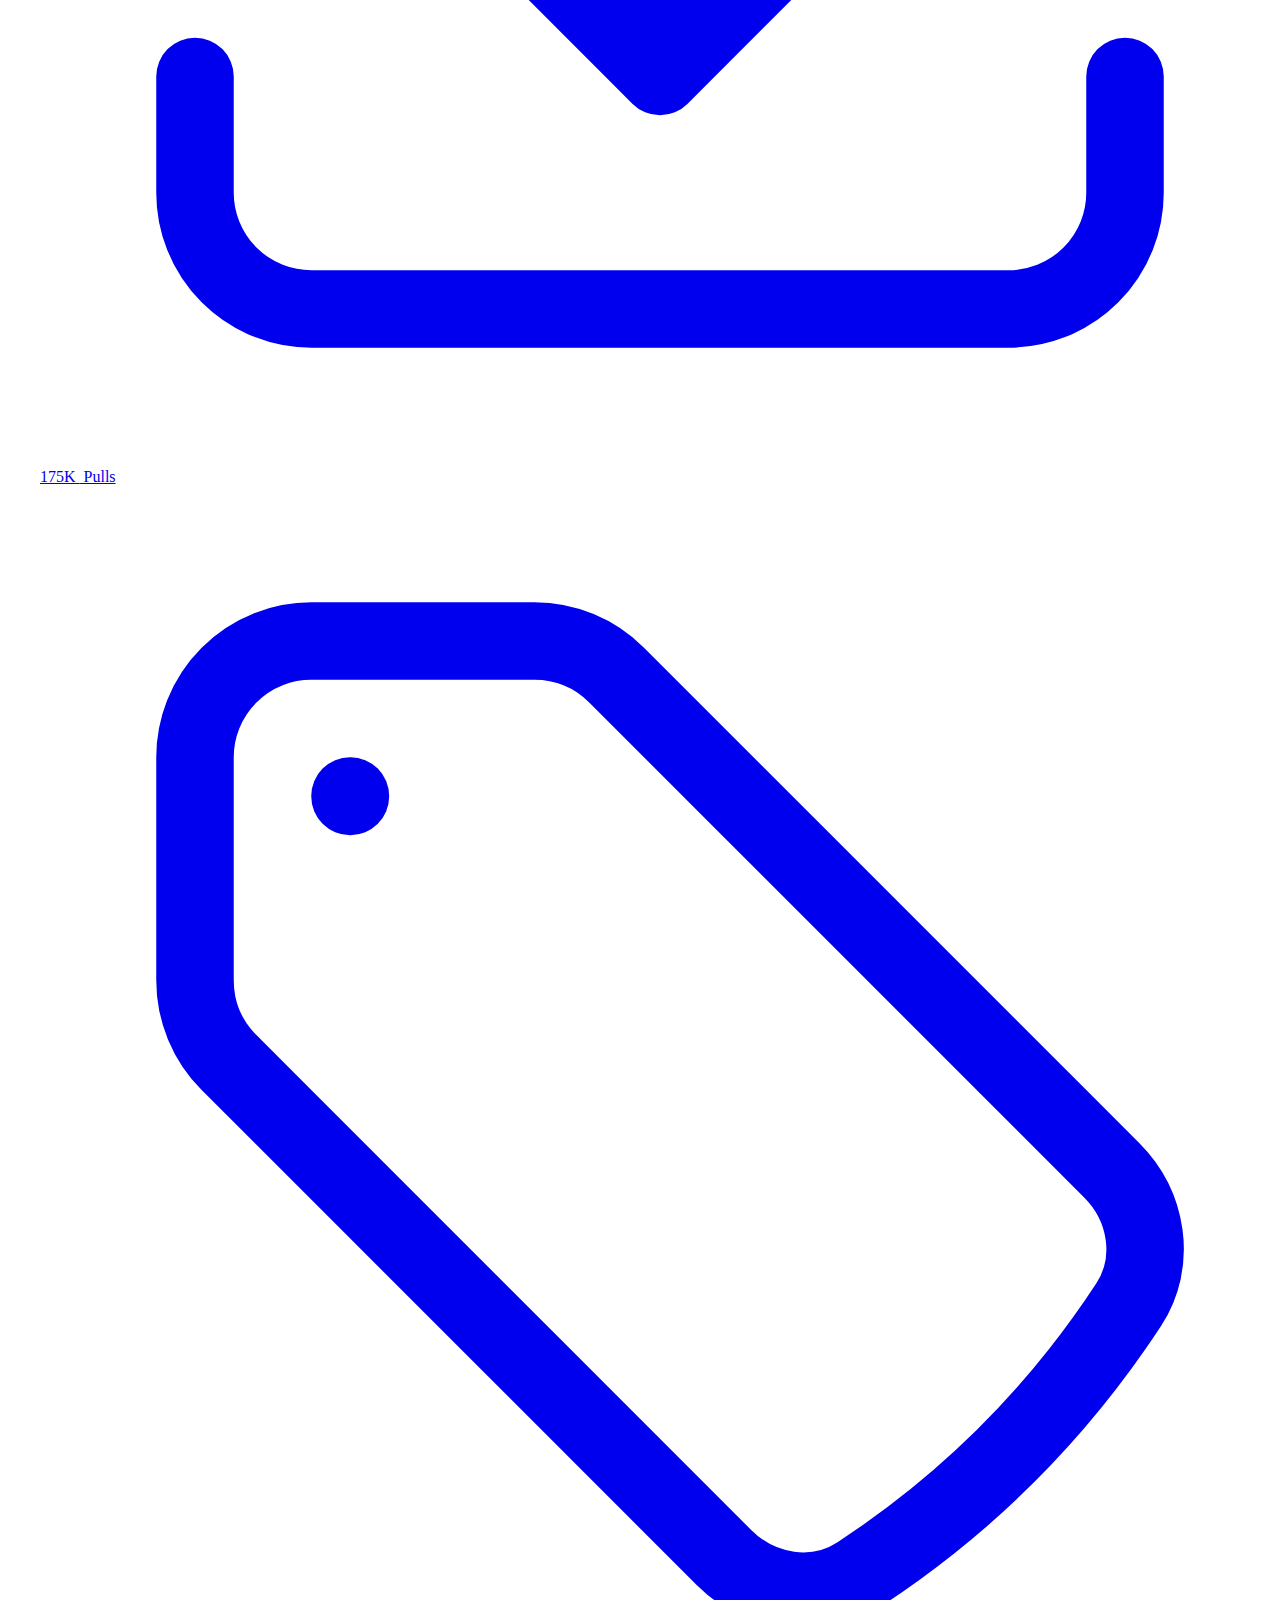
==== commit 2183d25f: "ollama front end" ====
--- a/docs/index.html
+++ b/docs/index.html
@@ -332,10 +332,12 @@
   <p class="my-2 flex space-x-5 text-[13px] font-medium text-neutral-500">
     
       <span class="flex items-center">
-        <svg xmlns="http://www.w3.org/2000/svg" viewBox="0 0 448 512"><!--!Font Awesome Free 6.6.0 by @fontawesome - https://fontawesome.com License - https://fontawesome.com/license/free Copyright 2024 Fonticons, Inc.--><path d="M0 216C0 149.7 53.7 96 120 96l8 0c17.7 0 32 14.3 32 32s-14.3 32-32 32l-8 0c-30.9 0-56 25.1-56 56l0 8 64 0c35.3 0 64 28.7 64 64l0 64c0 35.3-28.7 64-64 64l-64 0c-35.3 0-64-28.7-64-64l0-32 0-32 0-72zm256 0c0-66.3 53.7-120 120-120l8 0c17.7 0 32 14.3 32 32s-14.3 32-32 32l-8 0c-30.9 0-56 25.1-56 56l0 8 64 0c35.3 0 64 28.7 64 64l0 64c0 35.3-28.7 64-64 64l-64 0c-35.3 0-64-28.7-64-64l0-32 0-32 0-72z"/></svg>
+        <svg xmlns="http://www.w3.org/2000/svg" width="16" height="16" fill="currentColor" class="bi bi-quote" viewBox="0 0 16 16">
+          <path d="M12 12a1 1 0 0 0 1-1V8.558a1 1 0 0 0-1-1h-1.388q0-.527.062-1.054.093-.558.31-.992t.559-.683q.34-.279.868-.279V3q-.868 0-1.52.372a3.3 3.3 0 0 0-1.085.992 4.9 4.9 0 0 0-.62 1.458A7.7 7.7 0 0 0 9 7.558V11a1 1 0 0 0 1 1zm-6 0a1 1 0 0 0 1-1V8.558a1 1 0 0 0-1-1H4.612q0-.527.062-1.054.094-.558.31-.992.217-.434.559-.683.34-.279.868-.279V3q-.868 0-1.52.372a3.3 3.3 0 0 0-1.085.992 4.9 4.9 0 0 0-.62 1.458A7.7 7.7 0 0 0 3 7.558V11a1 1 0 0 0 1 1z"/>
+        </svg>
         5.1M
         <span class="hidden sm:flex">
-          &nbsp;<Cite>123</Cite>
+          &nbsp;Cite
         </span>
       </span>
     
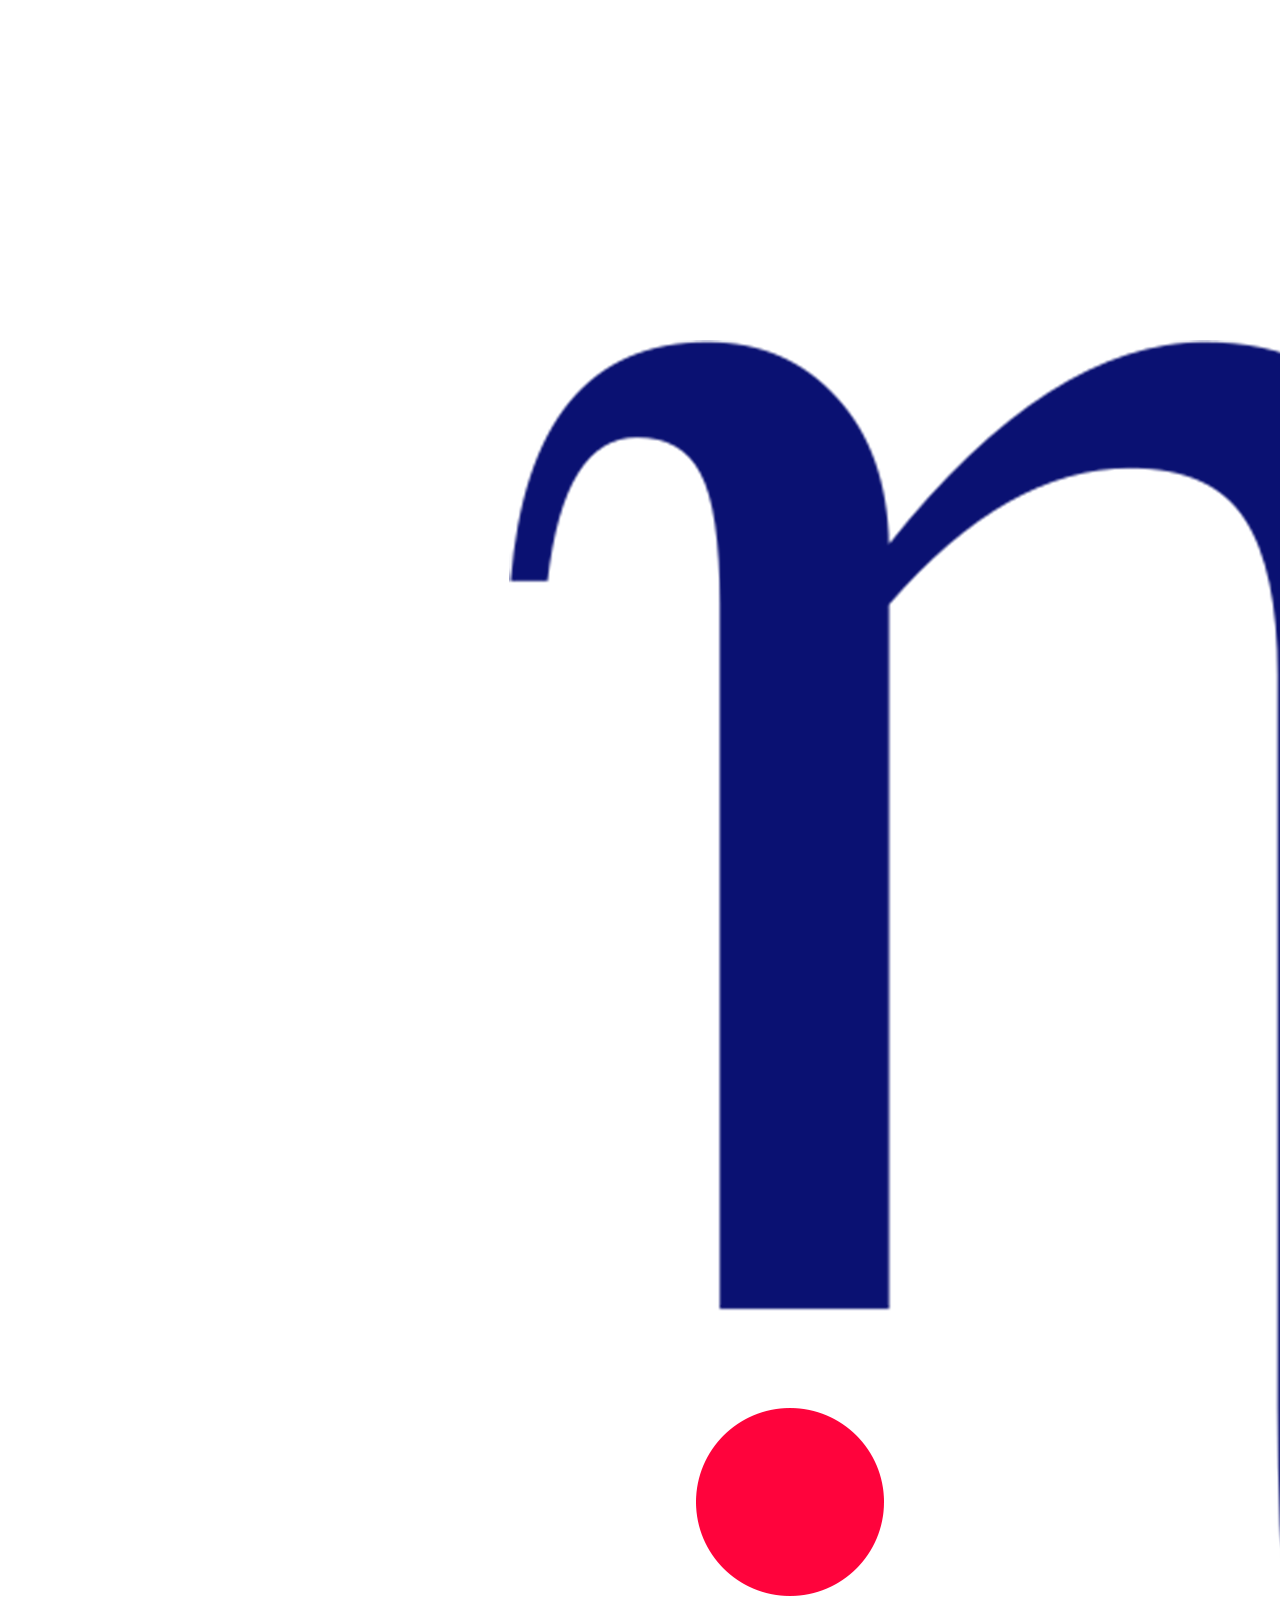
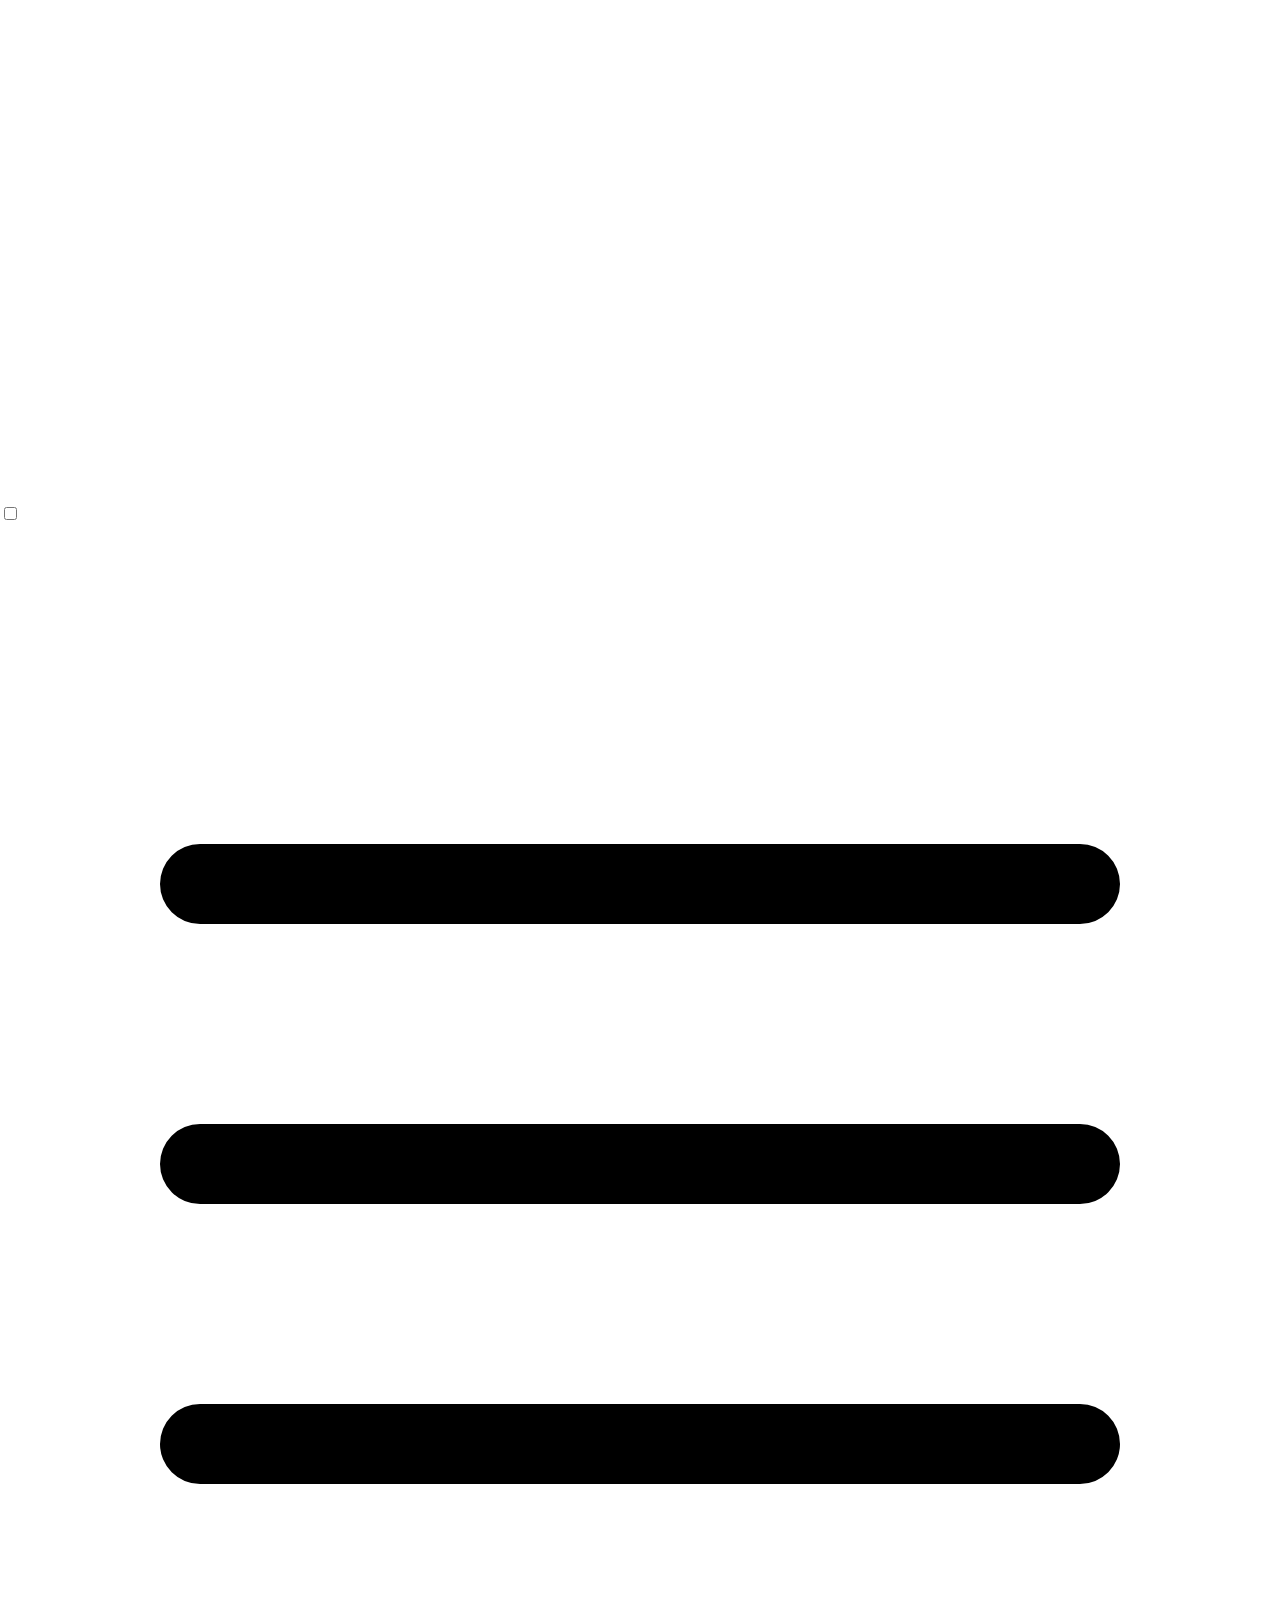
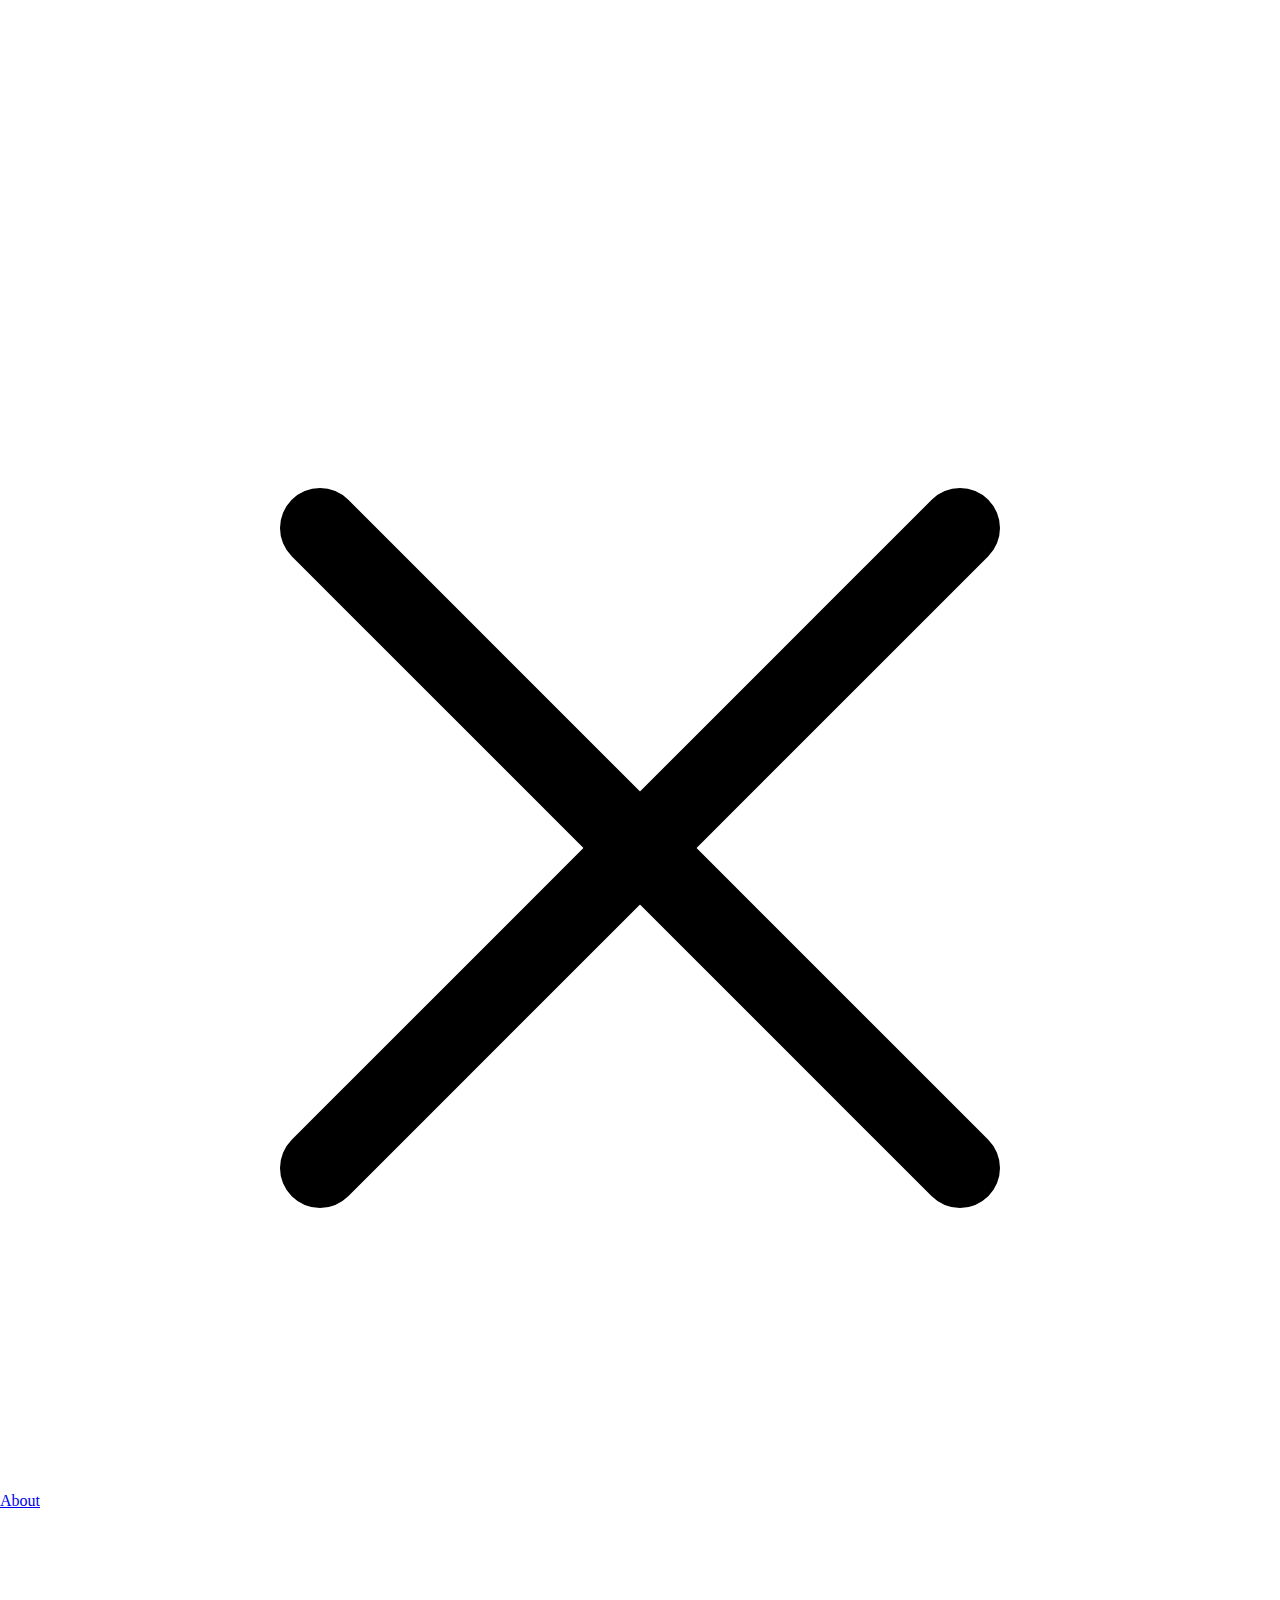
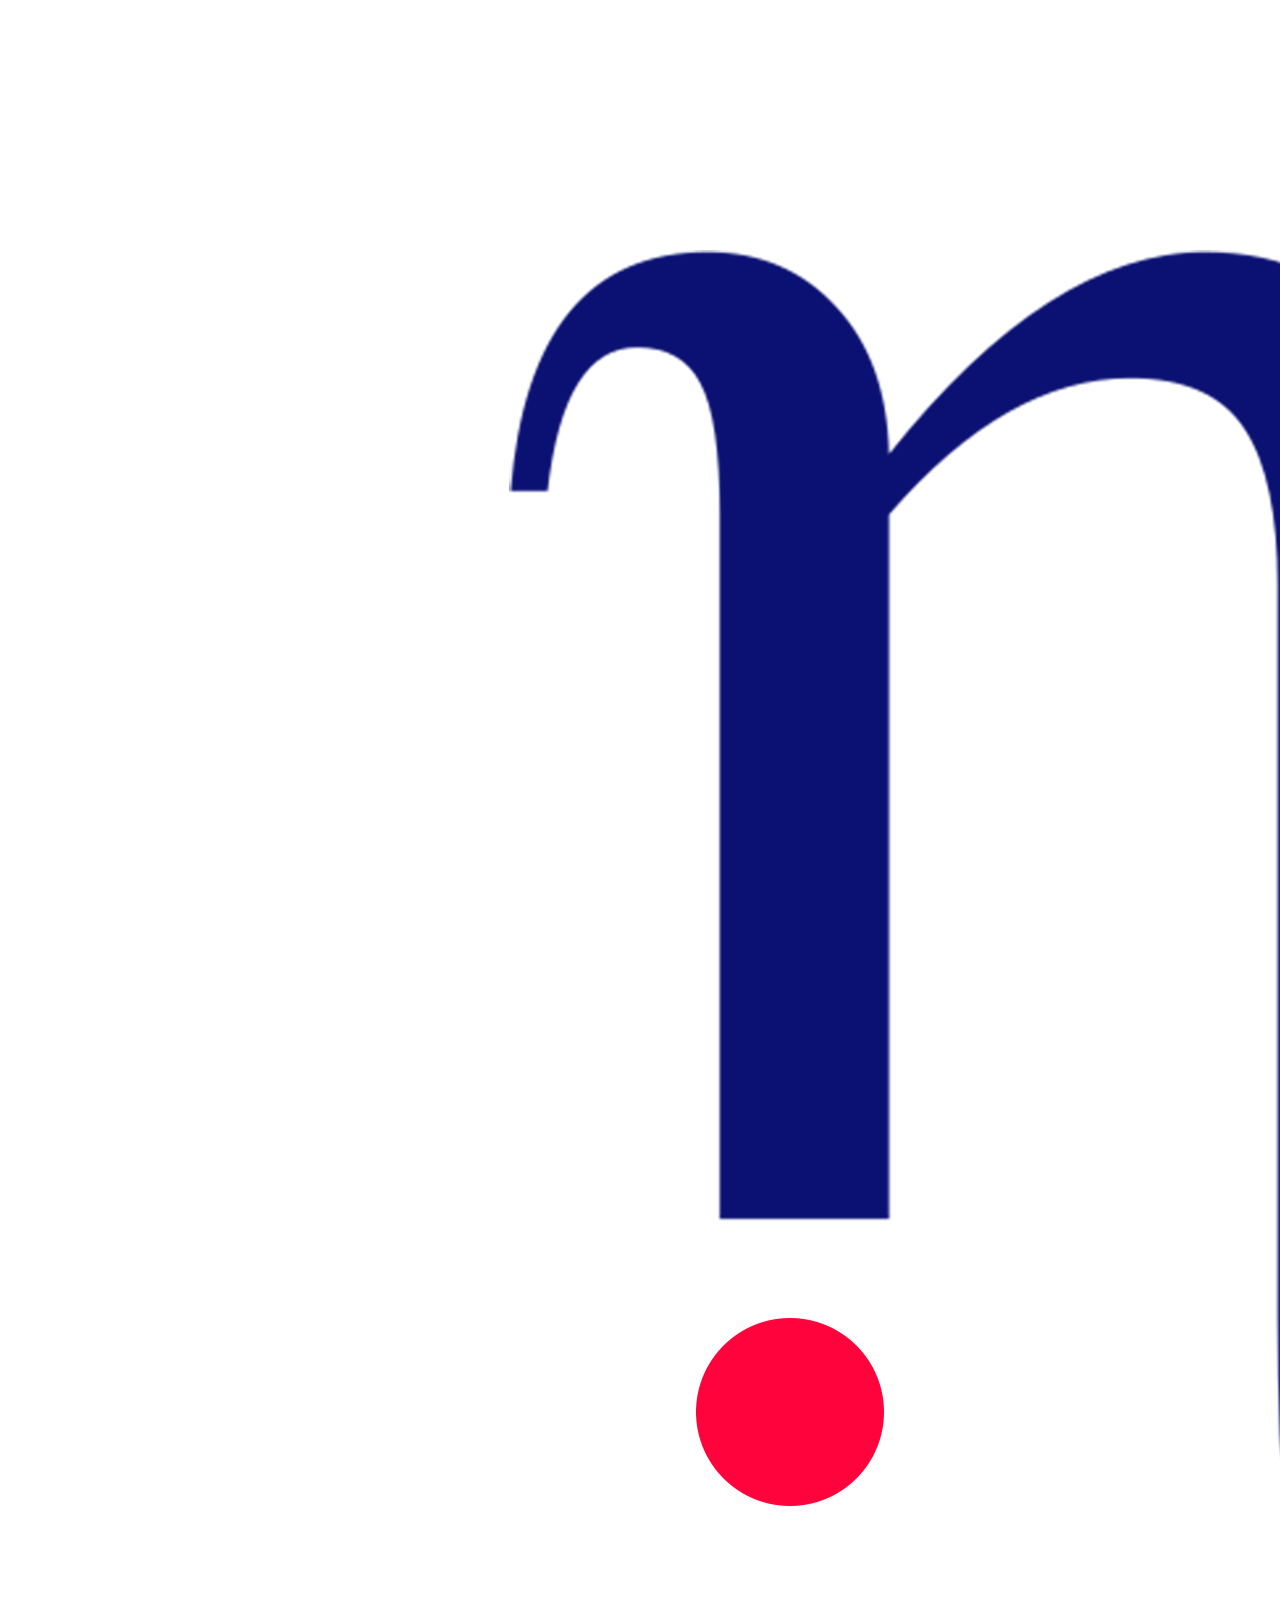
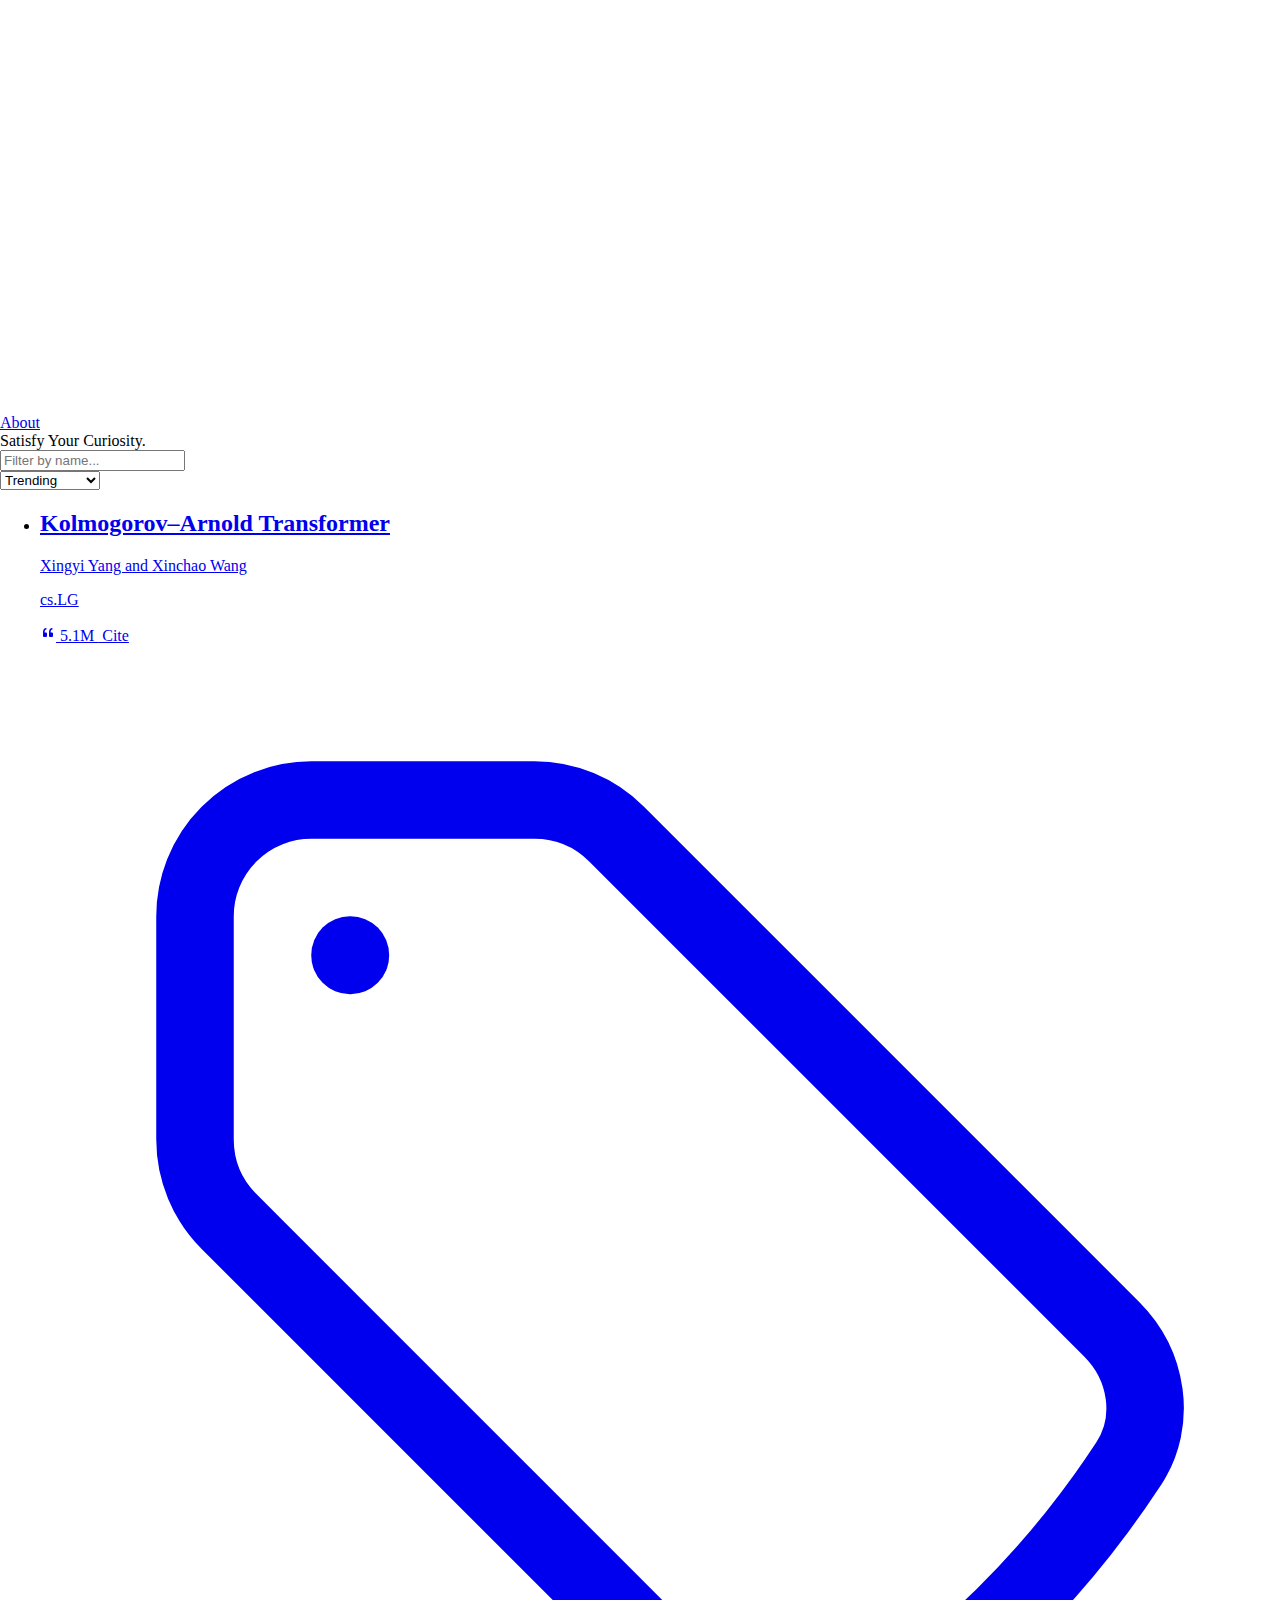
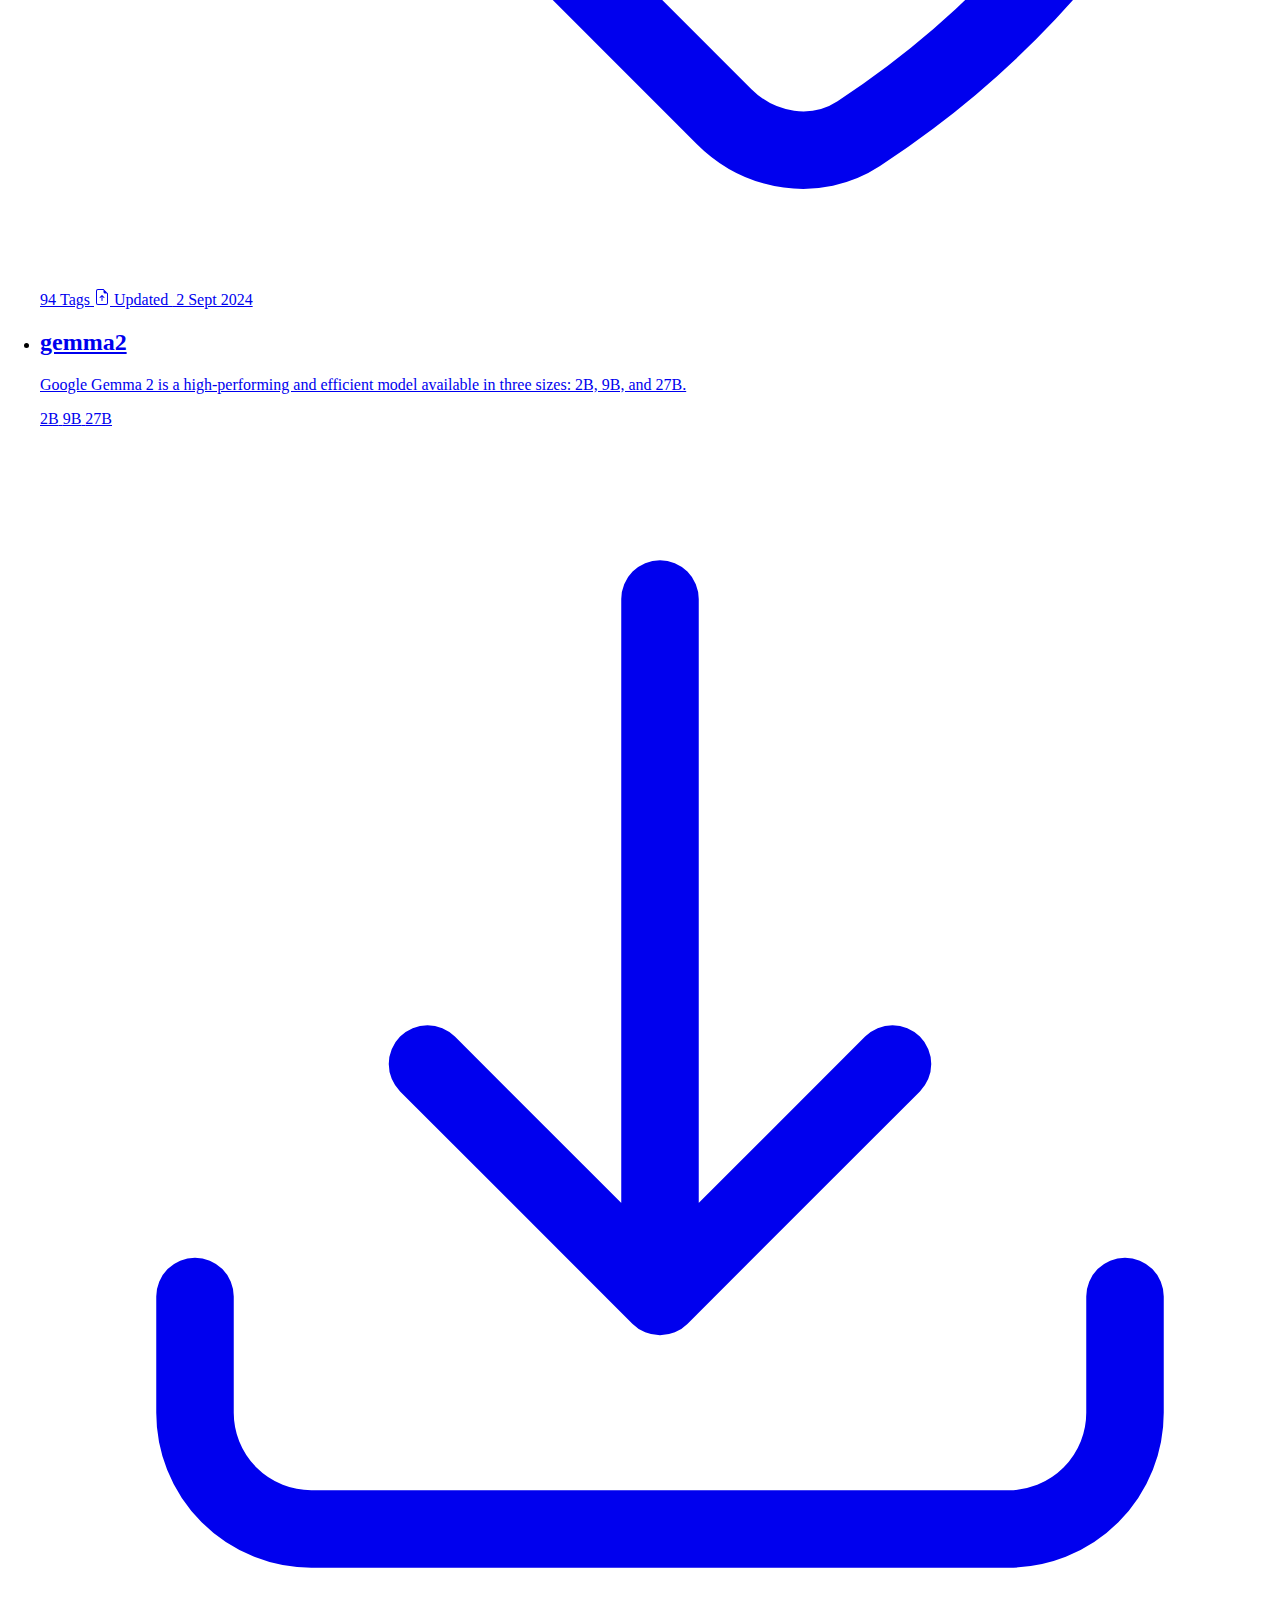
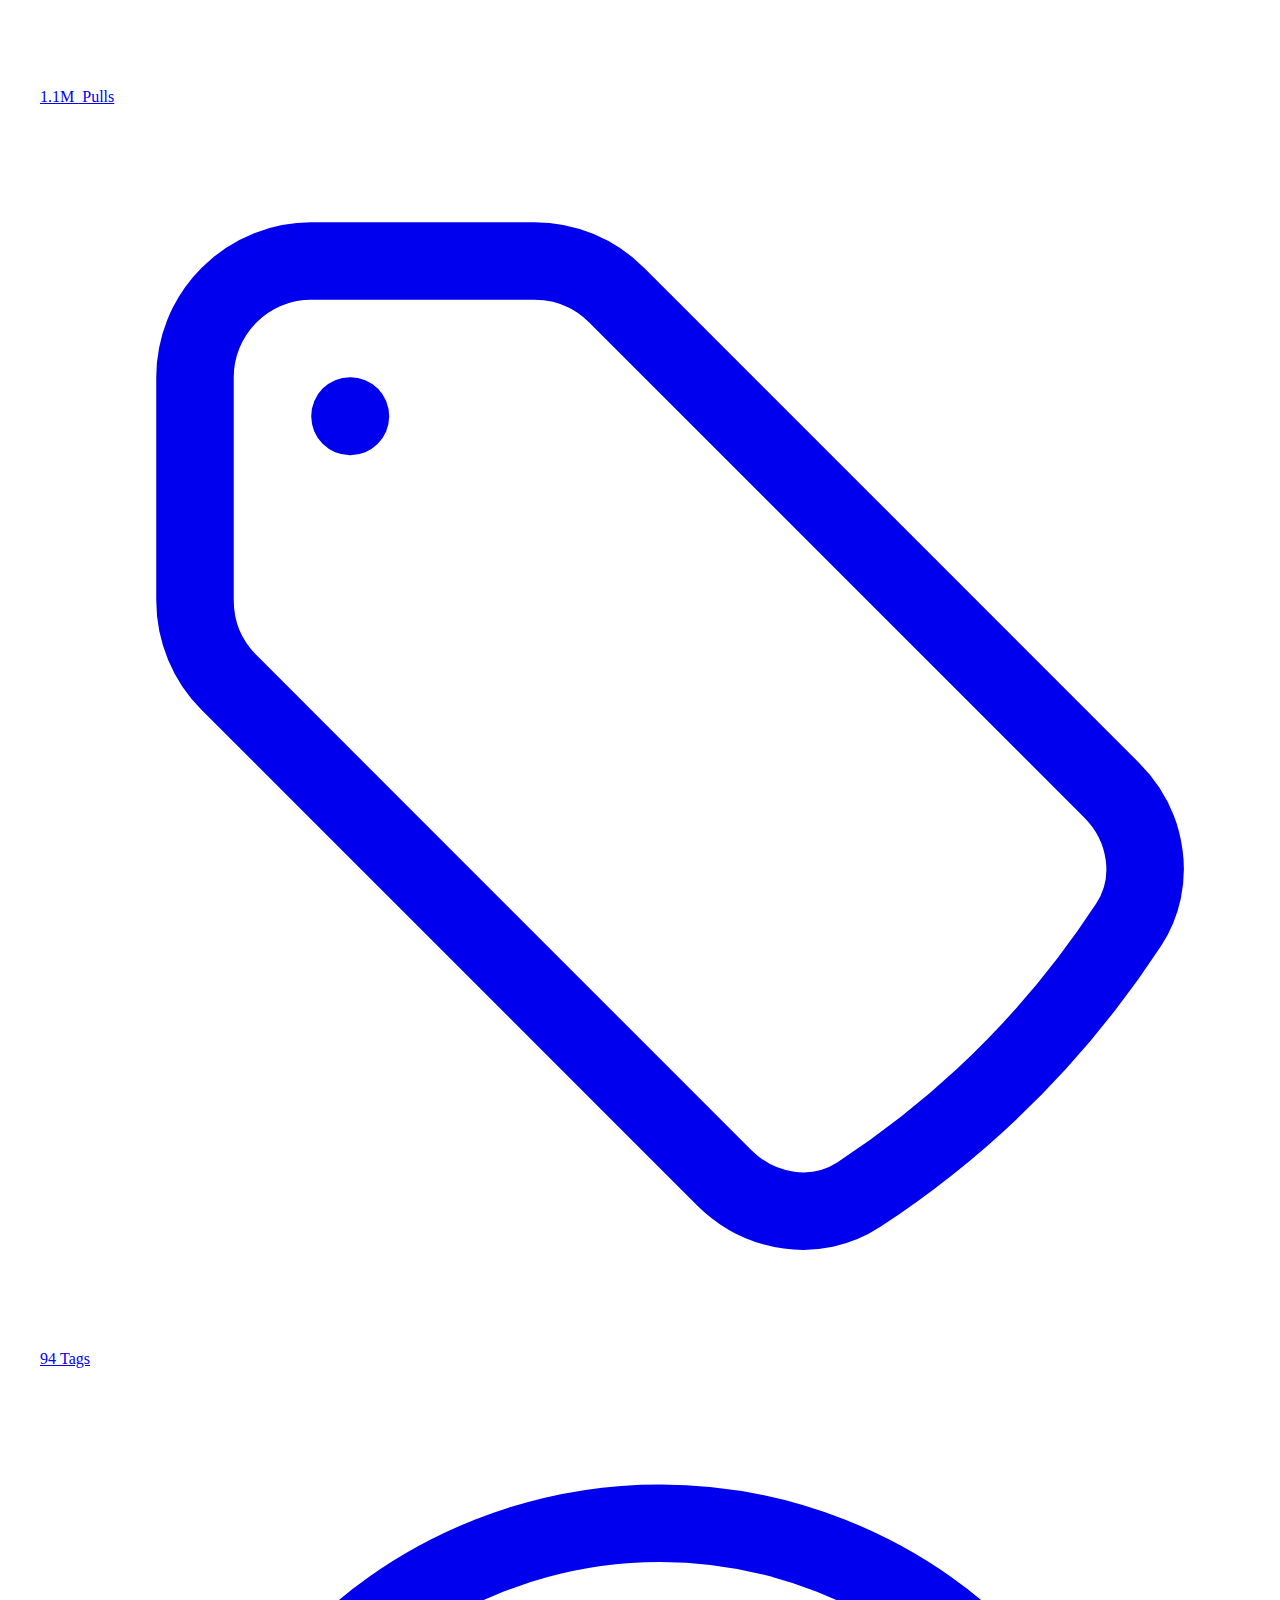
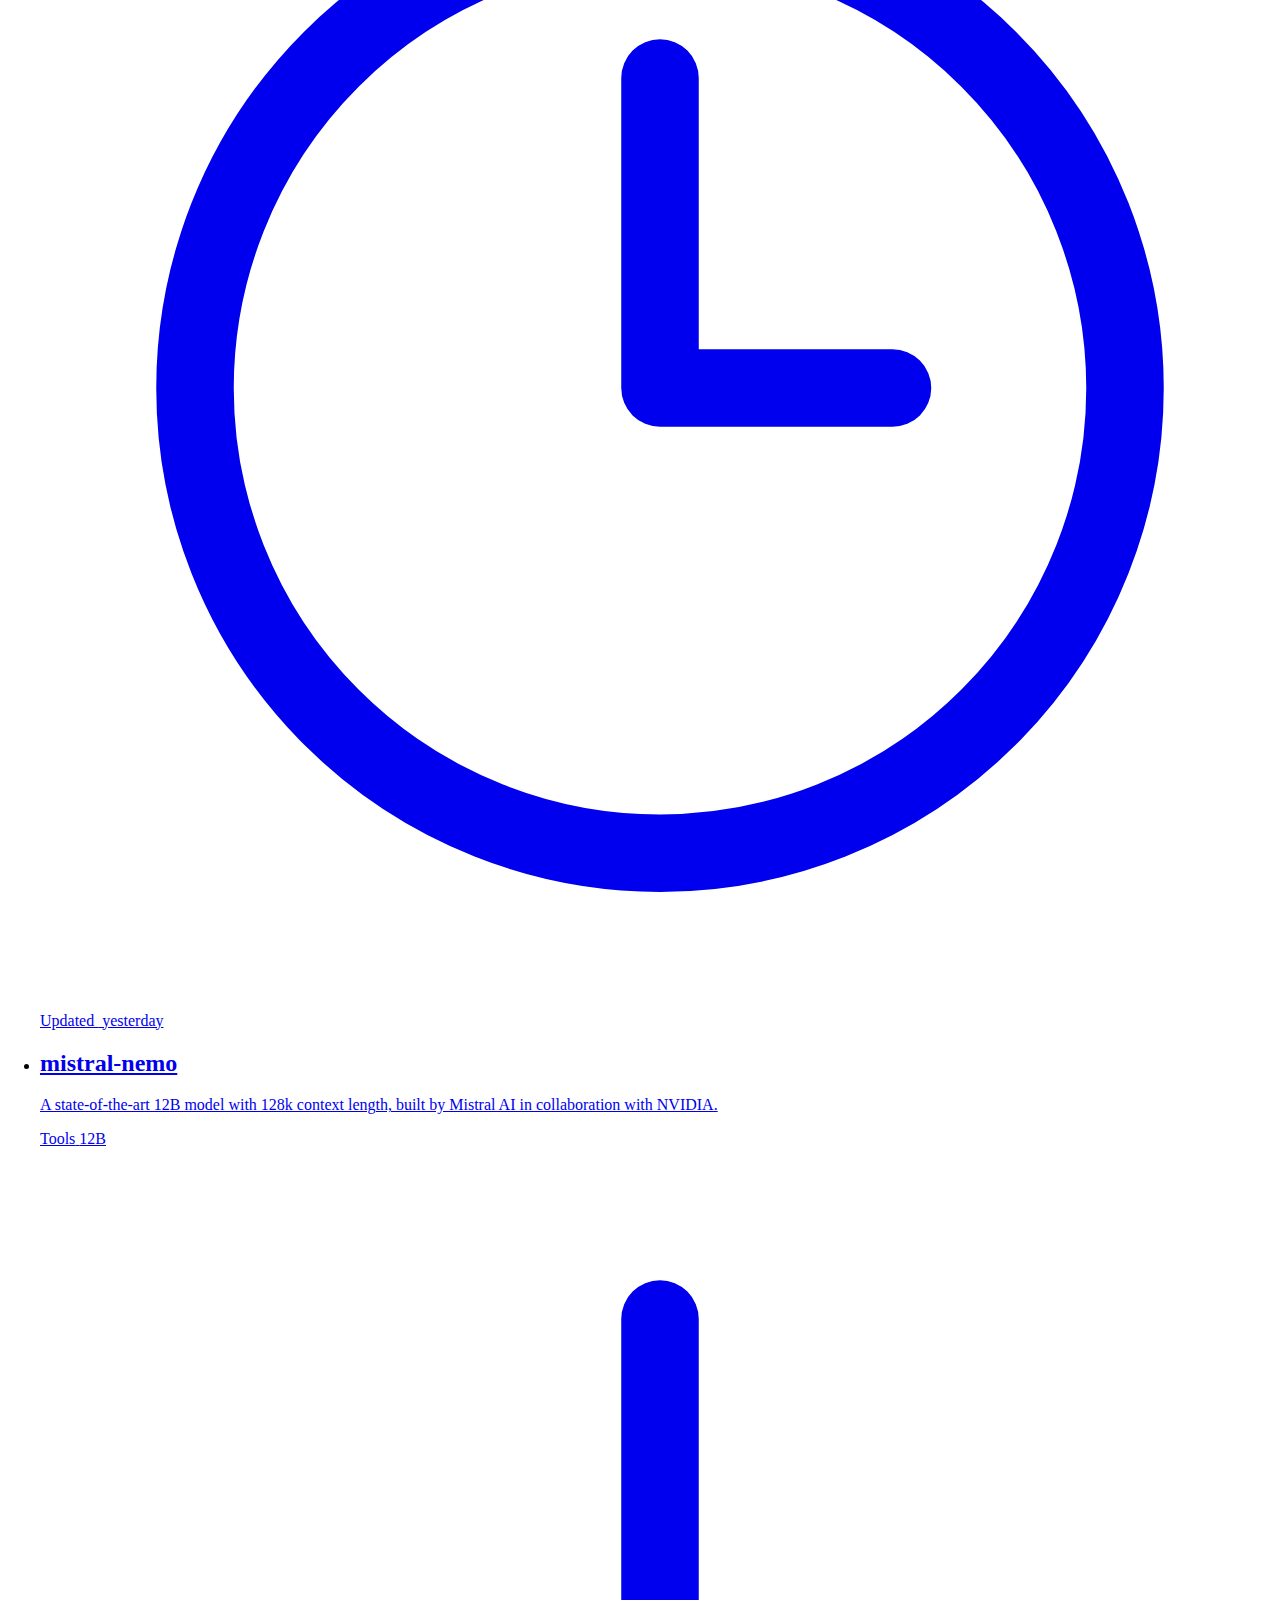
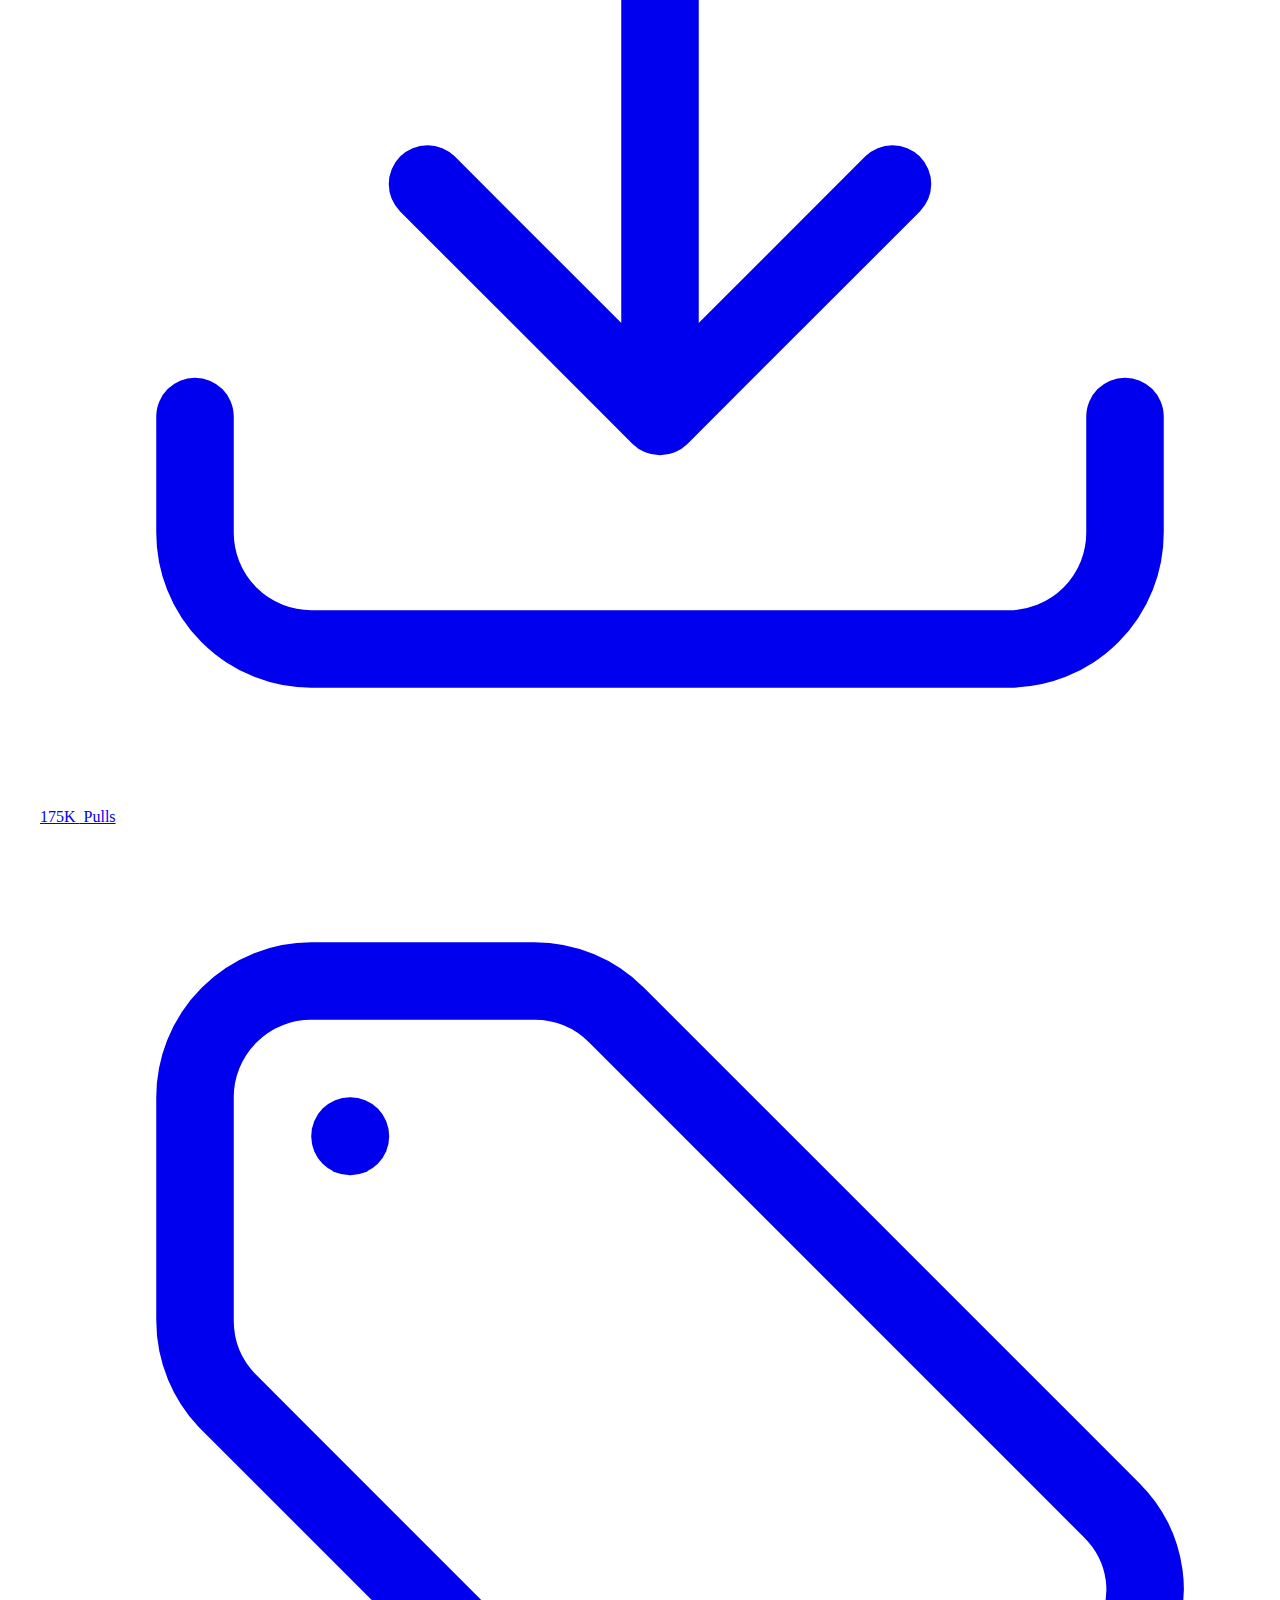
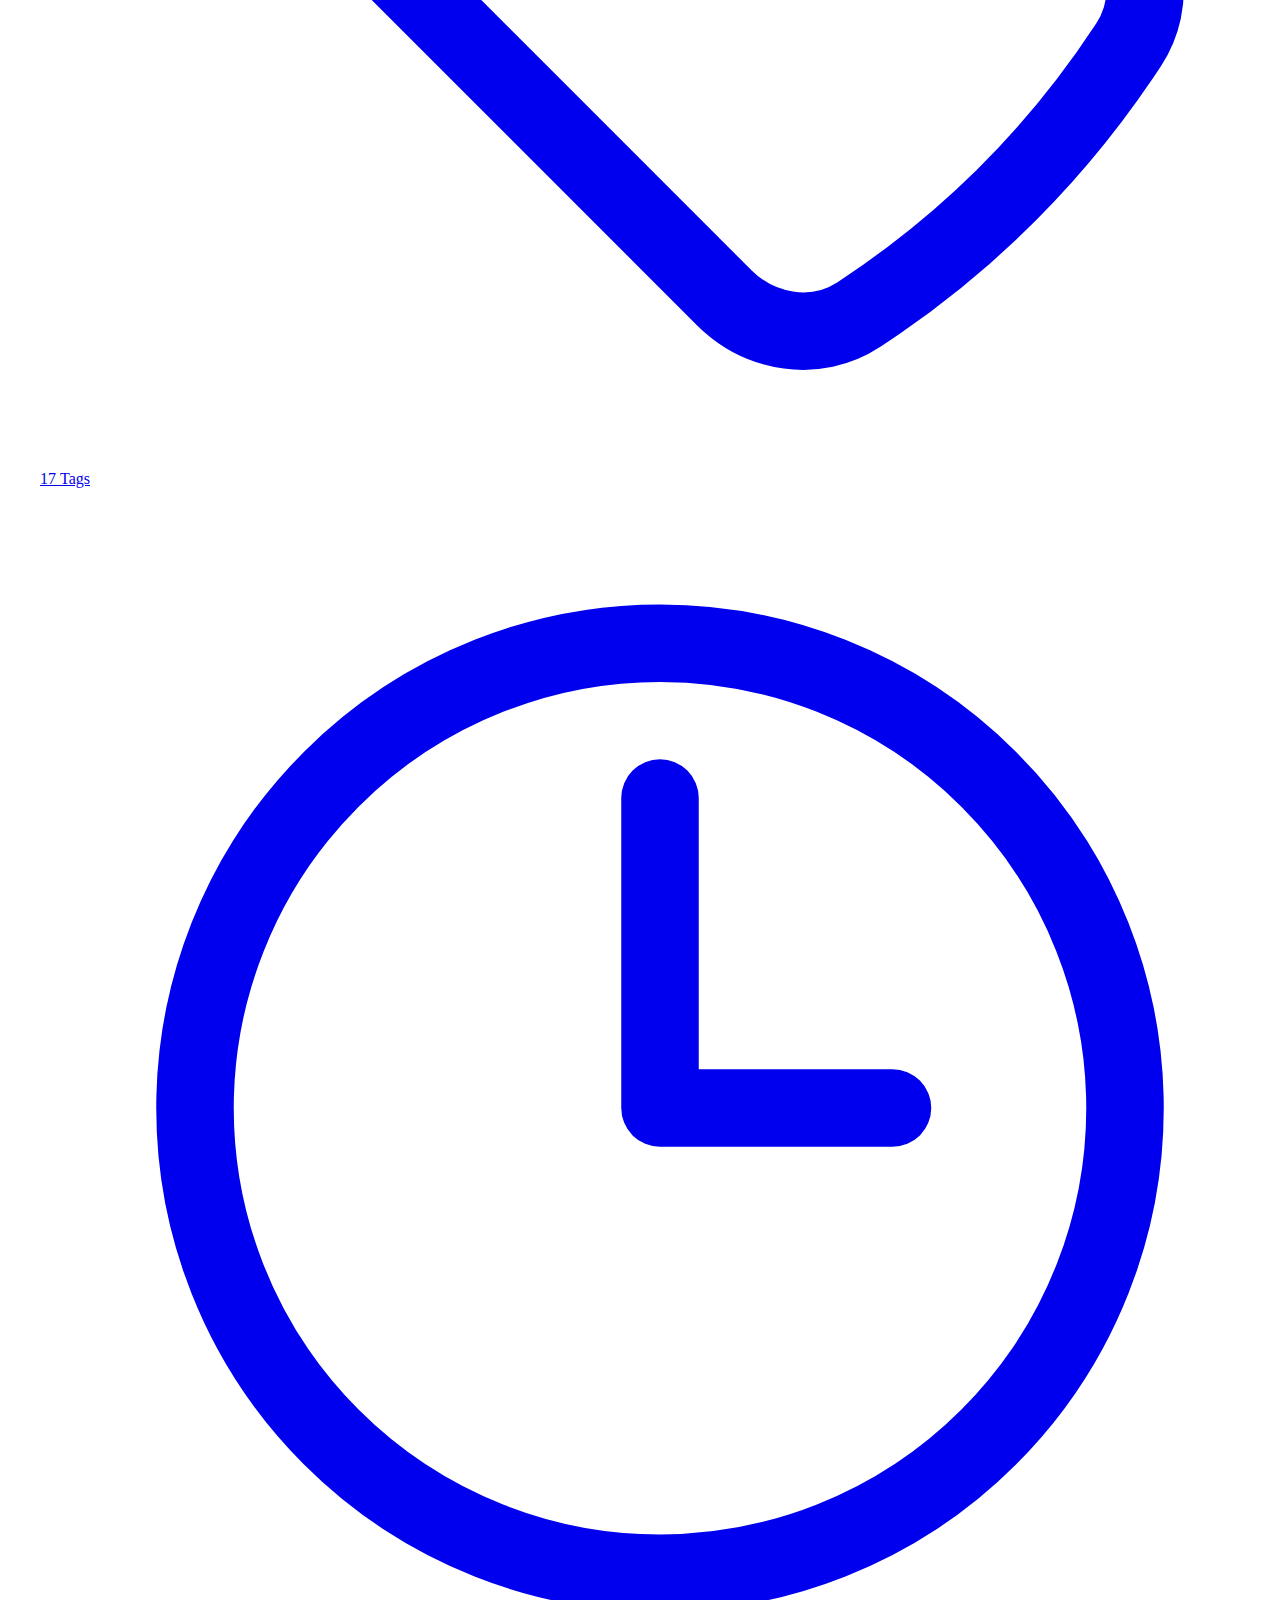
==== commit 9779f9e7: "ollama front end" ====
--- a/docs/index.html
+++ b/docs/index.html
@@ -362,22 +362,12 @@
       </span>
     
     <span class="flex items-center">
-      <svg 
-      xmlns="http://www.w3.org/2000/svg"
-      fill="none"
-      viewBox="0 0 24 24"
-      stroke-width="1.5"
-      stroke="currentColor"
-      class="mr-1.5 h-[14px] w-[14px] sm:h-4 sm:w-4"
-      >
-        <path 
-        stroke-linecap="round"
-        stroke-linejoin="round"
-        d="M12 6v6h4.5m4.5 0a9 9 0 1 1-18 0 9 9 0 0 1 18 0Z"
-        />
+      <svg xmlns="http://www.w3.org/2000/svg" width="16" height="16" fill="currentColor" class="bi bi-file-earmark-arrow-up" viewBox="0 0 16 16">
+        <path d="M8.5 11.5a.5.5 0 0 1-1 0V7.707L6.354 8.854a.5.5 0 1 1-.708-.708l2-2a.5.5 0 0 1 .708 0l2 2a.5.5 0 0 1-.708.708L8.5 7.707z"/>
+        <path d="M14 14V4.5L9.5 0H4a2 2 0 0 0-2 2v12a2 2 0 0 0 2 2h8a2 2 0 0 0 2-2M9.5 3A1.5 1.5 0 0 0 11 4.5h2V14a1 1 0 0 1-1 1H4a1 1 0 0 1-1-1V2a1 1 0 0 1 1-1h5.5z"/>
       </svg>
       <span class="hidden sm:flex">Updated&nbsp;</span>
-      2 days ago
+      2 Sept 2024
     </span>
   </p>
 </div>
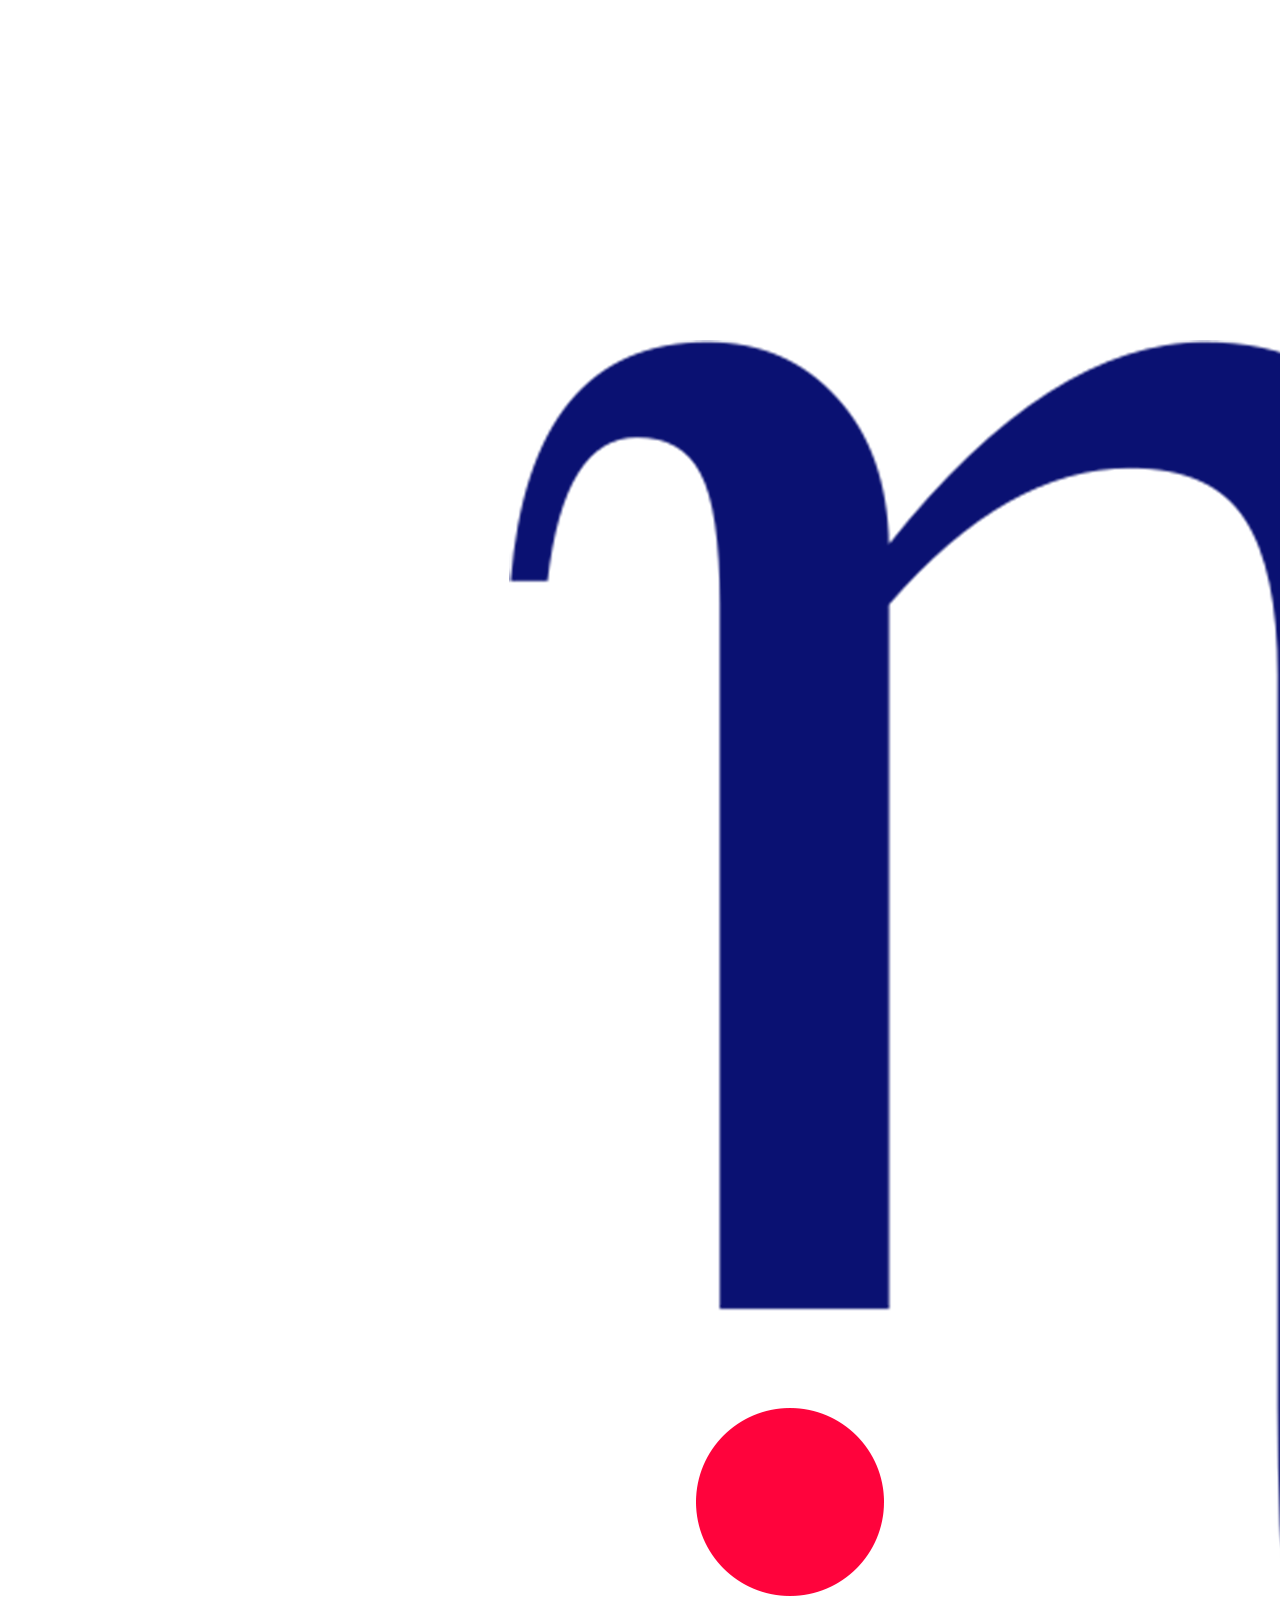
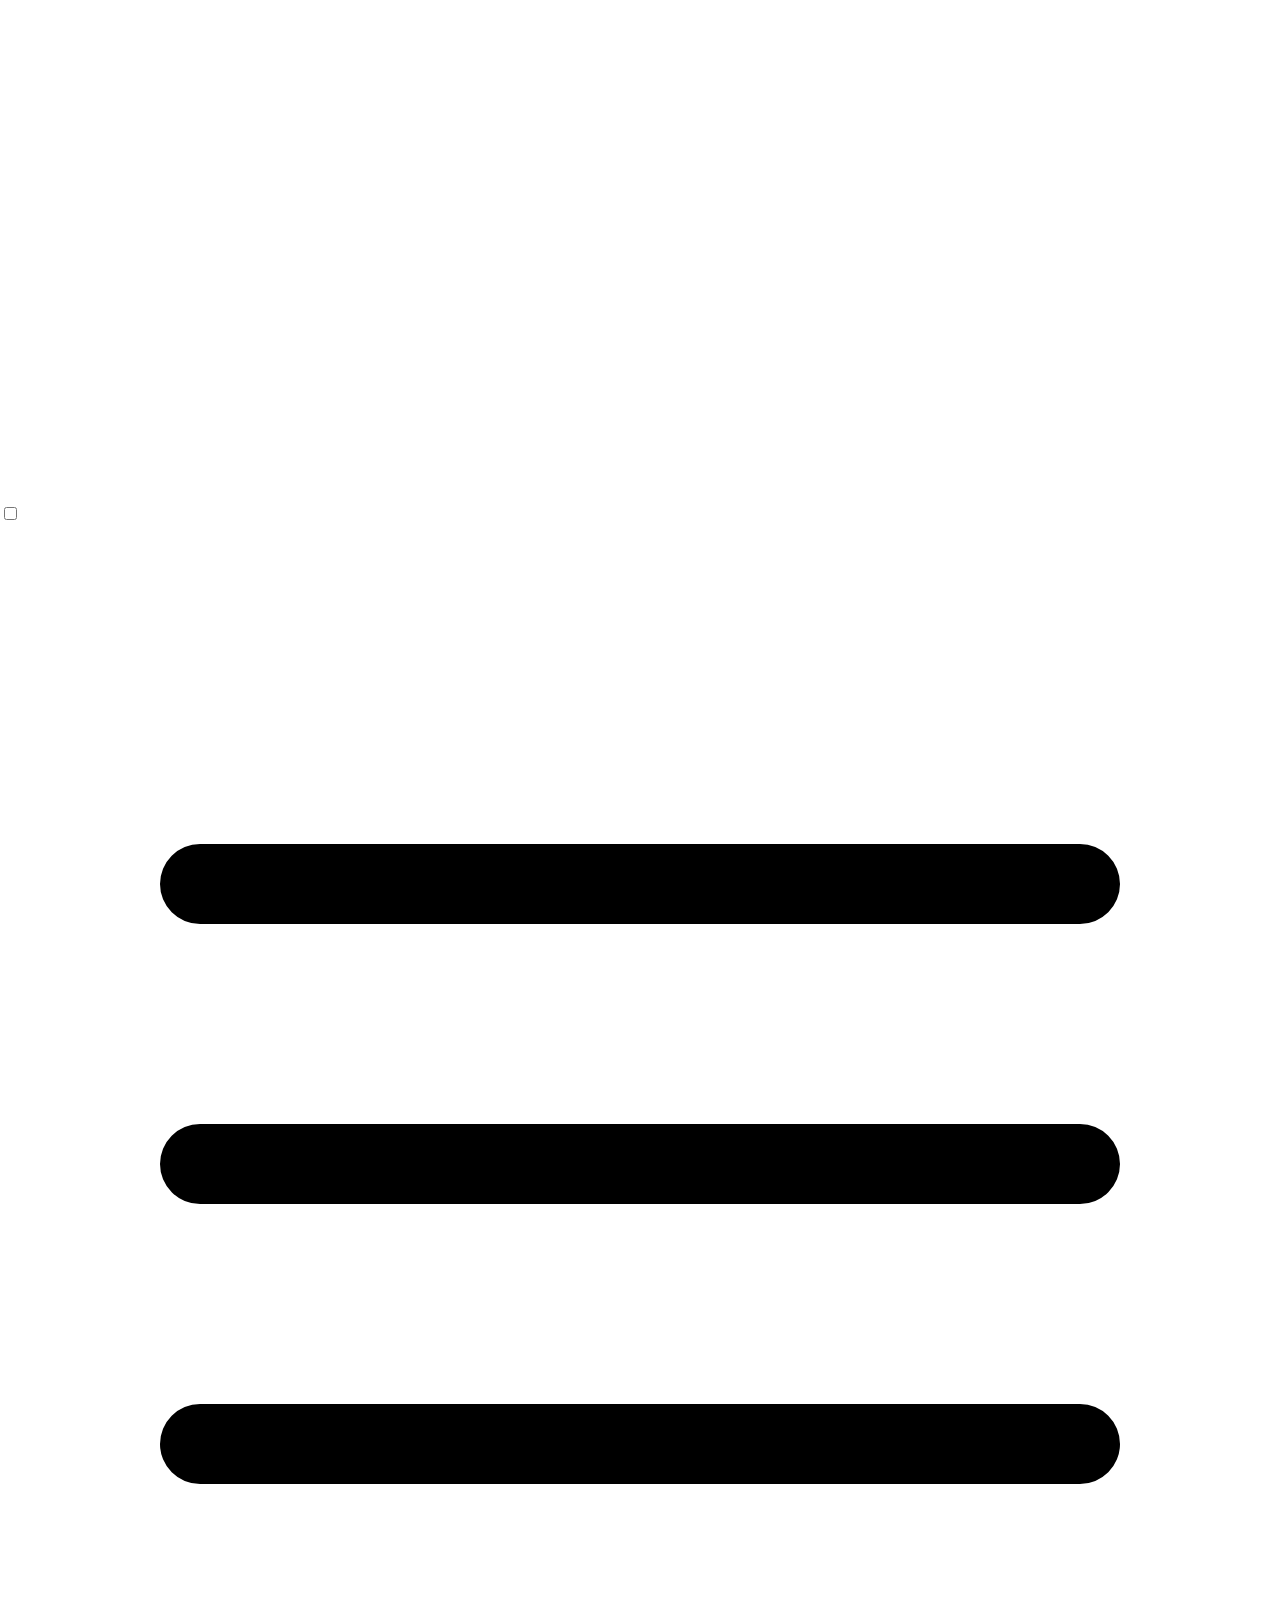
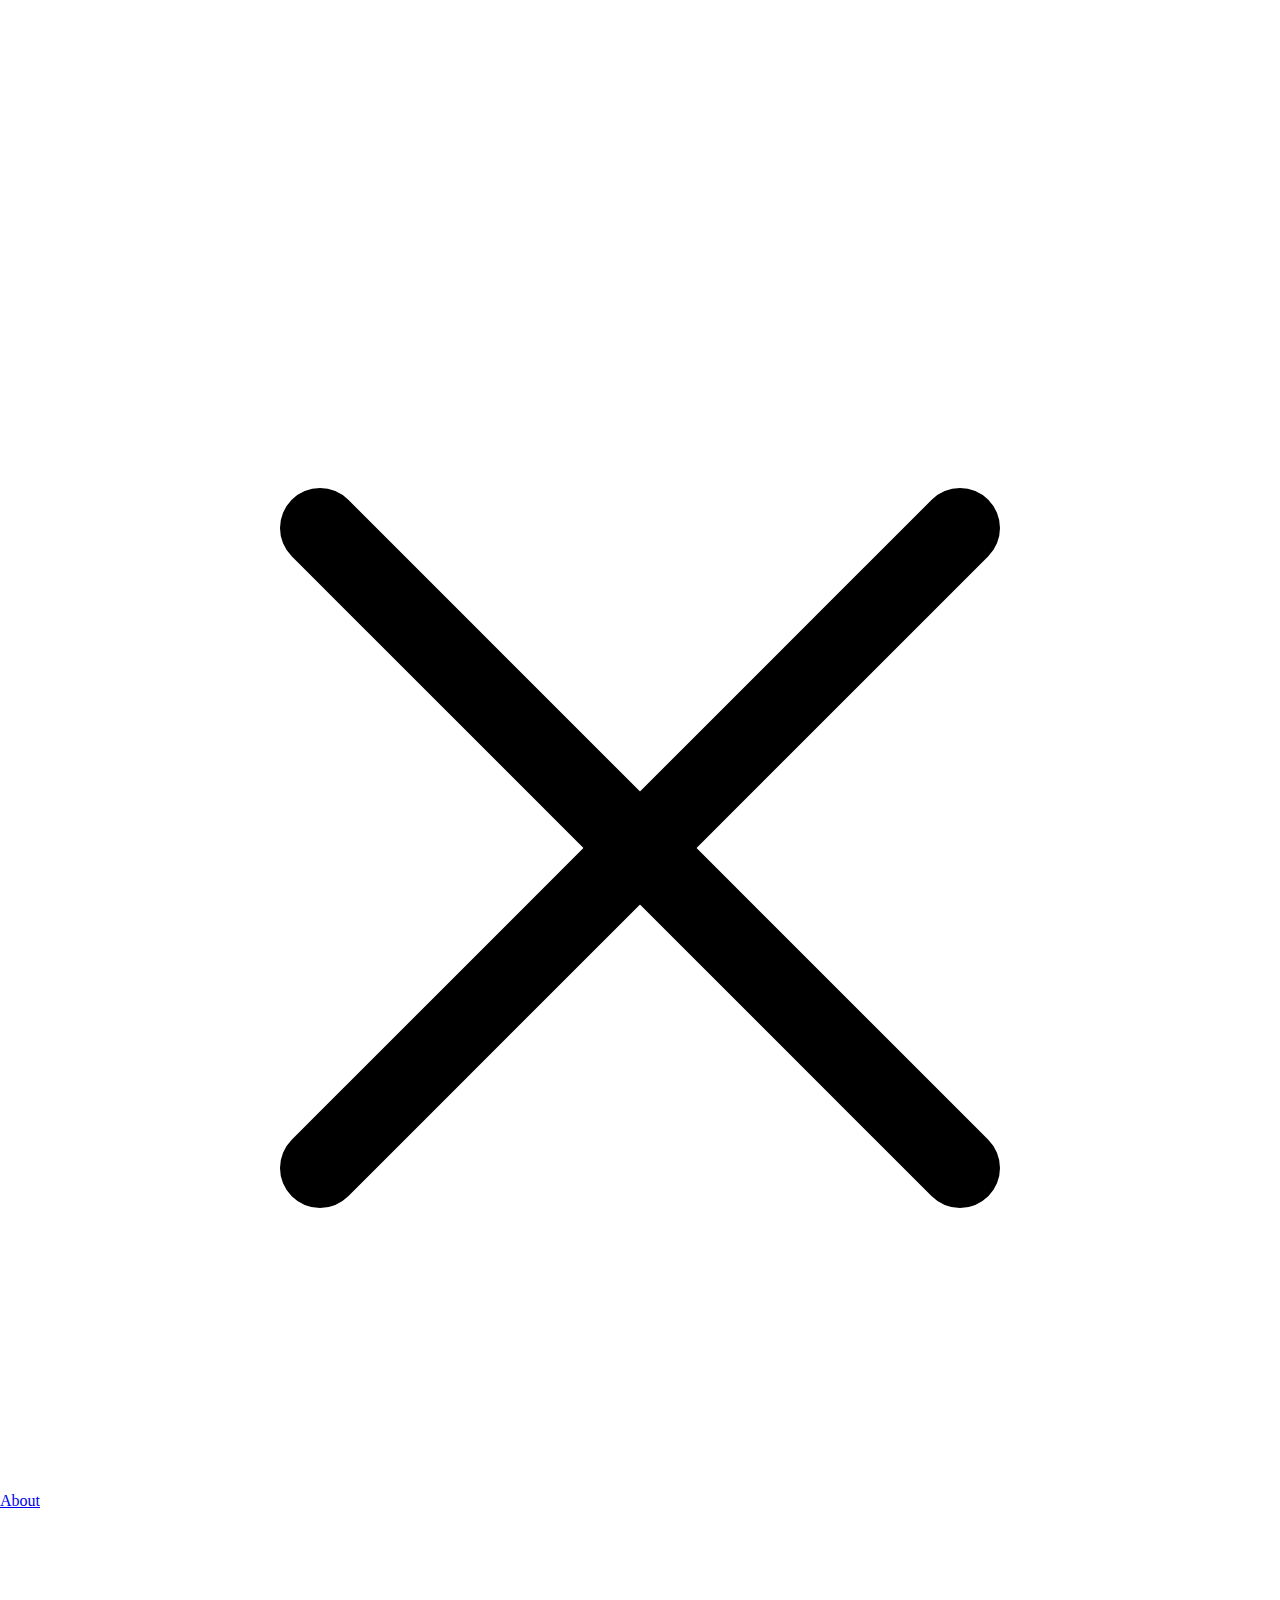
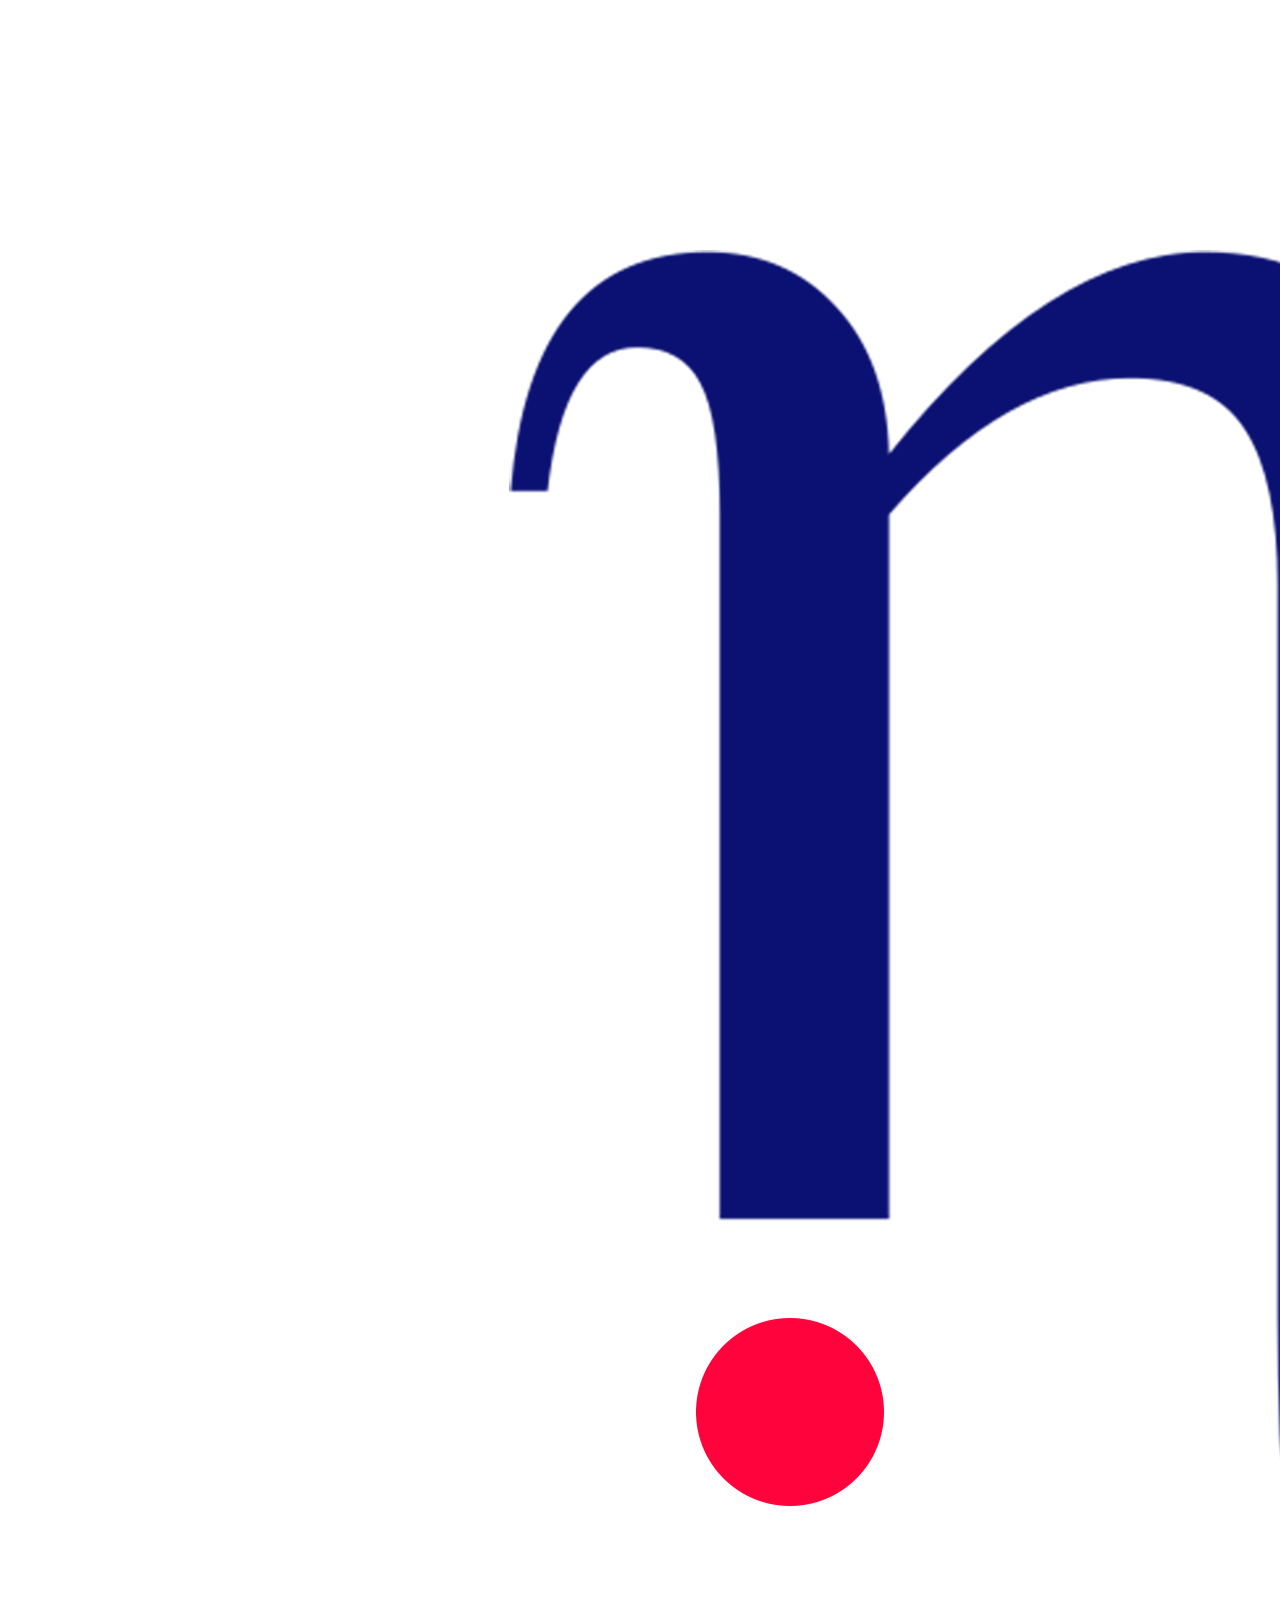
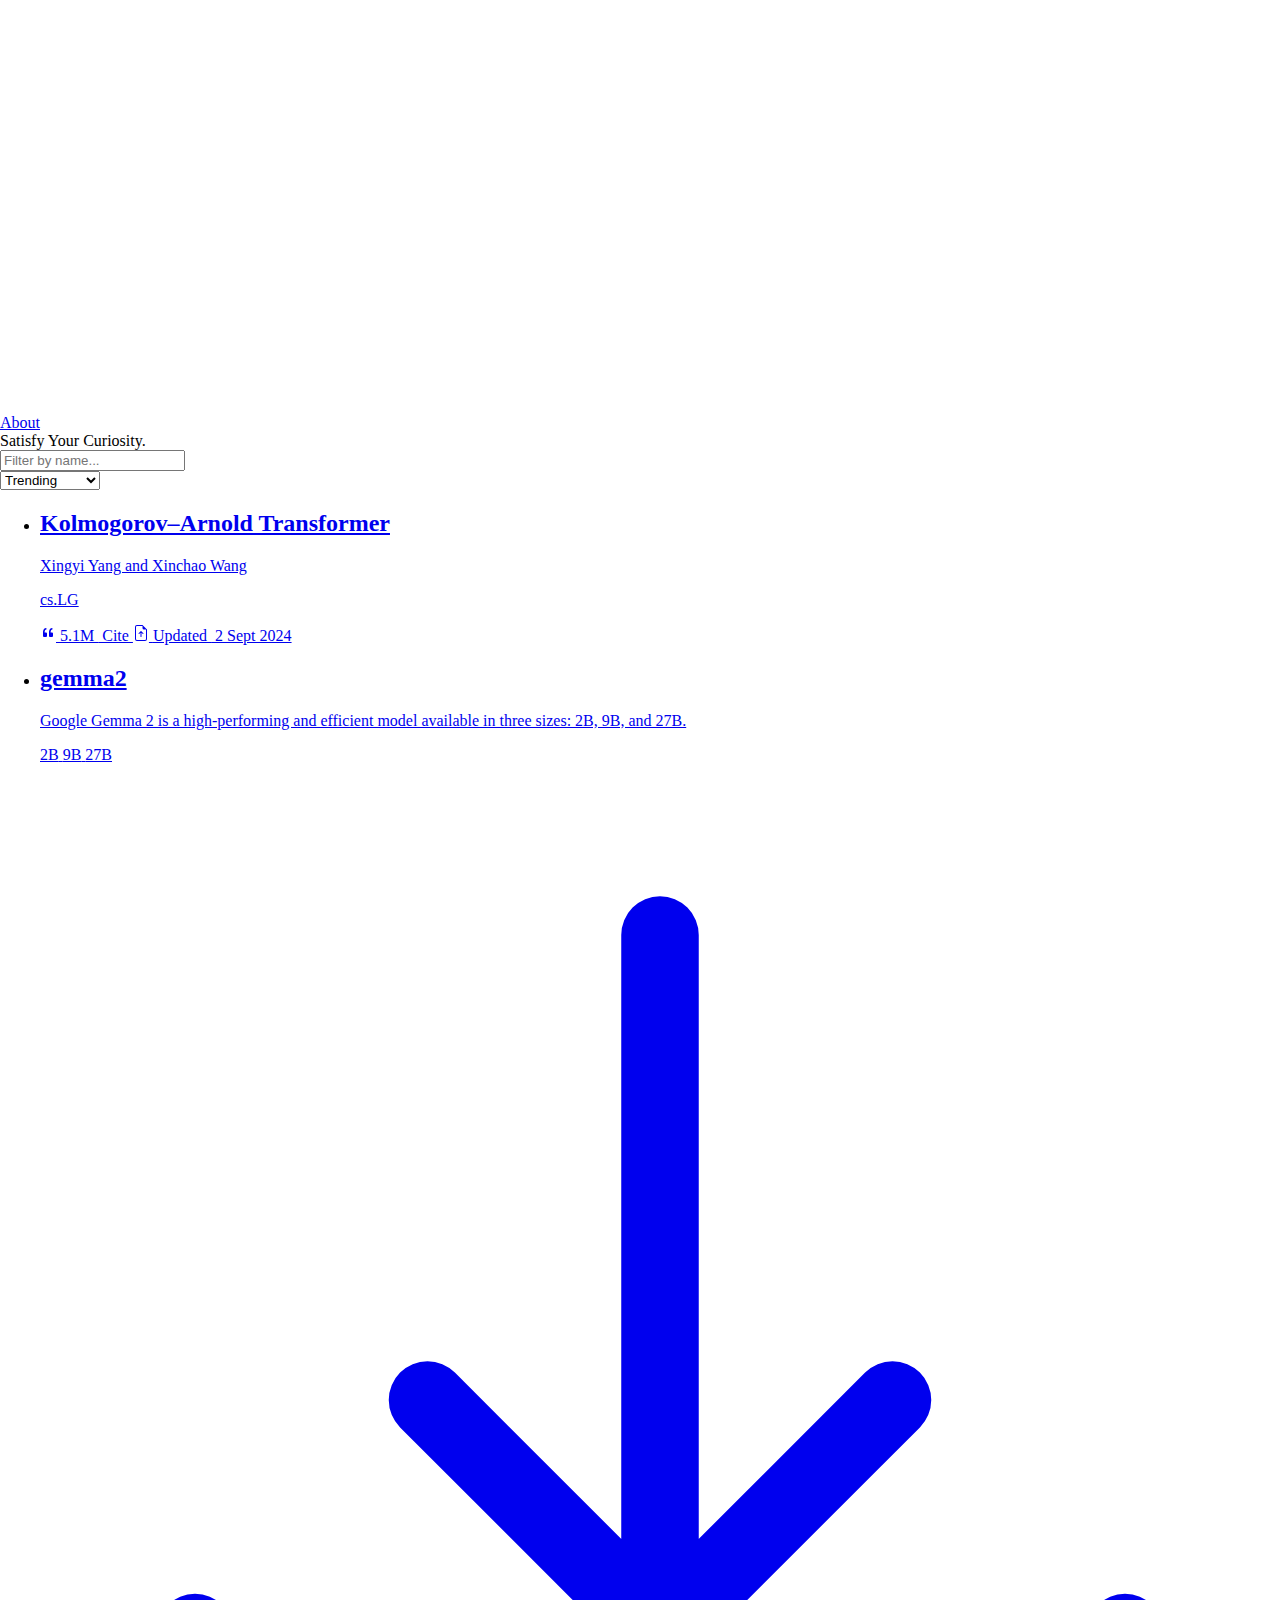
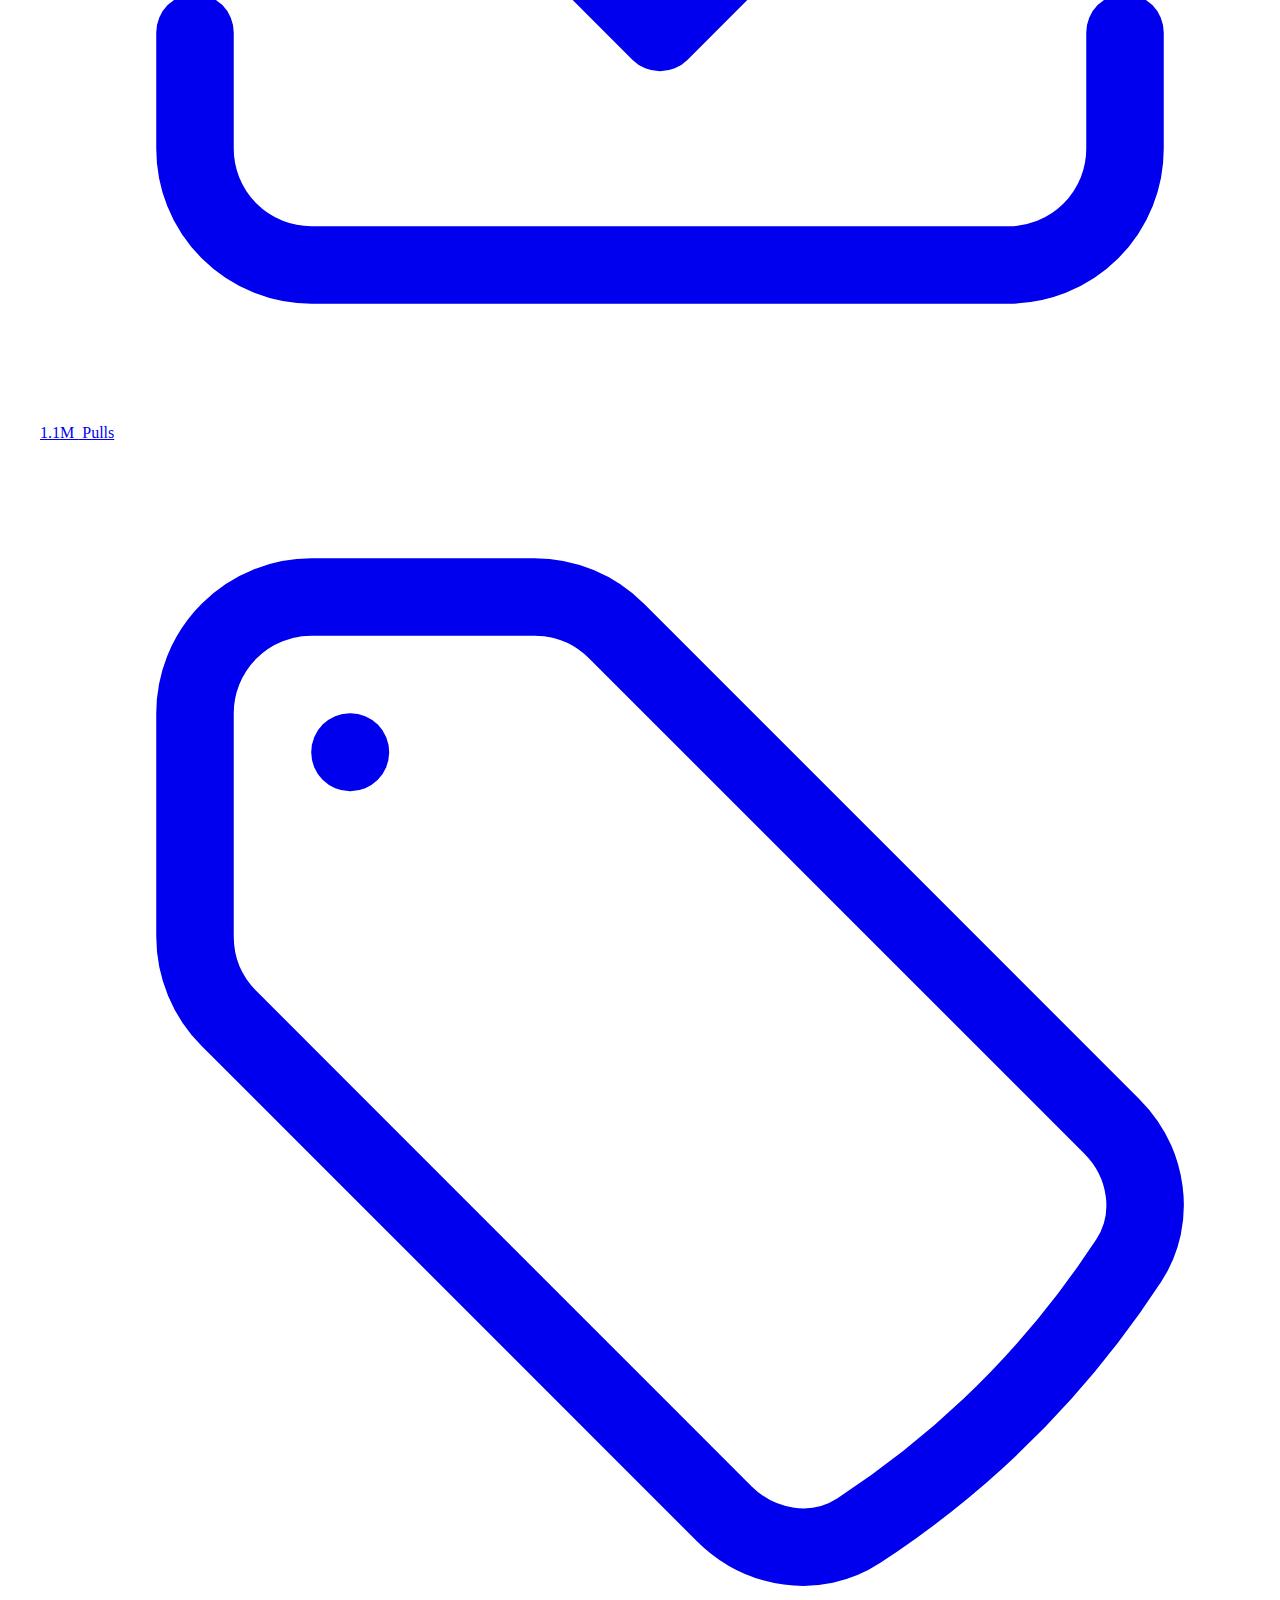
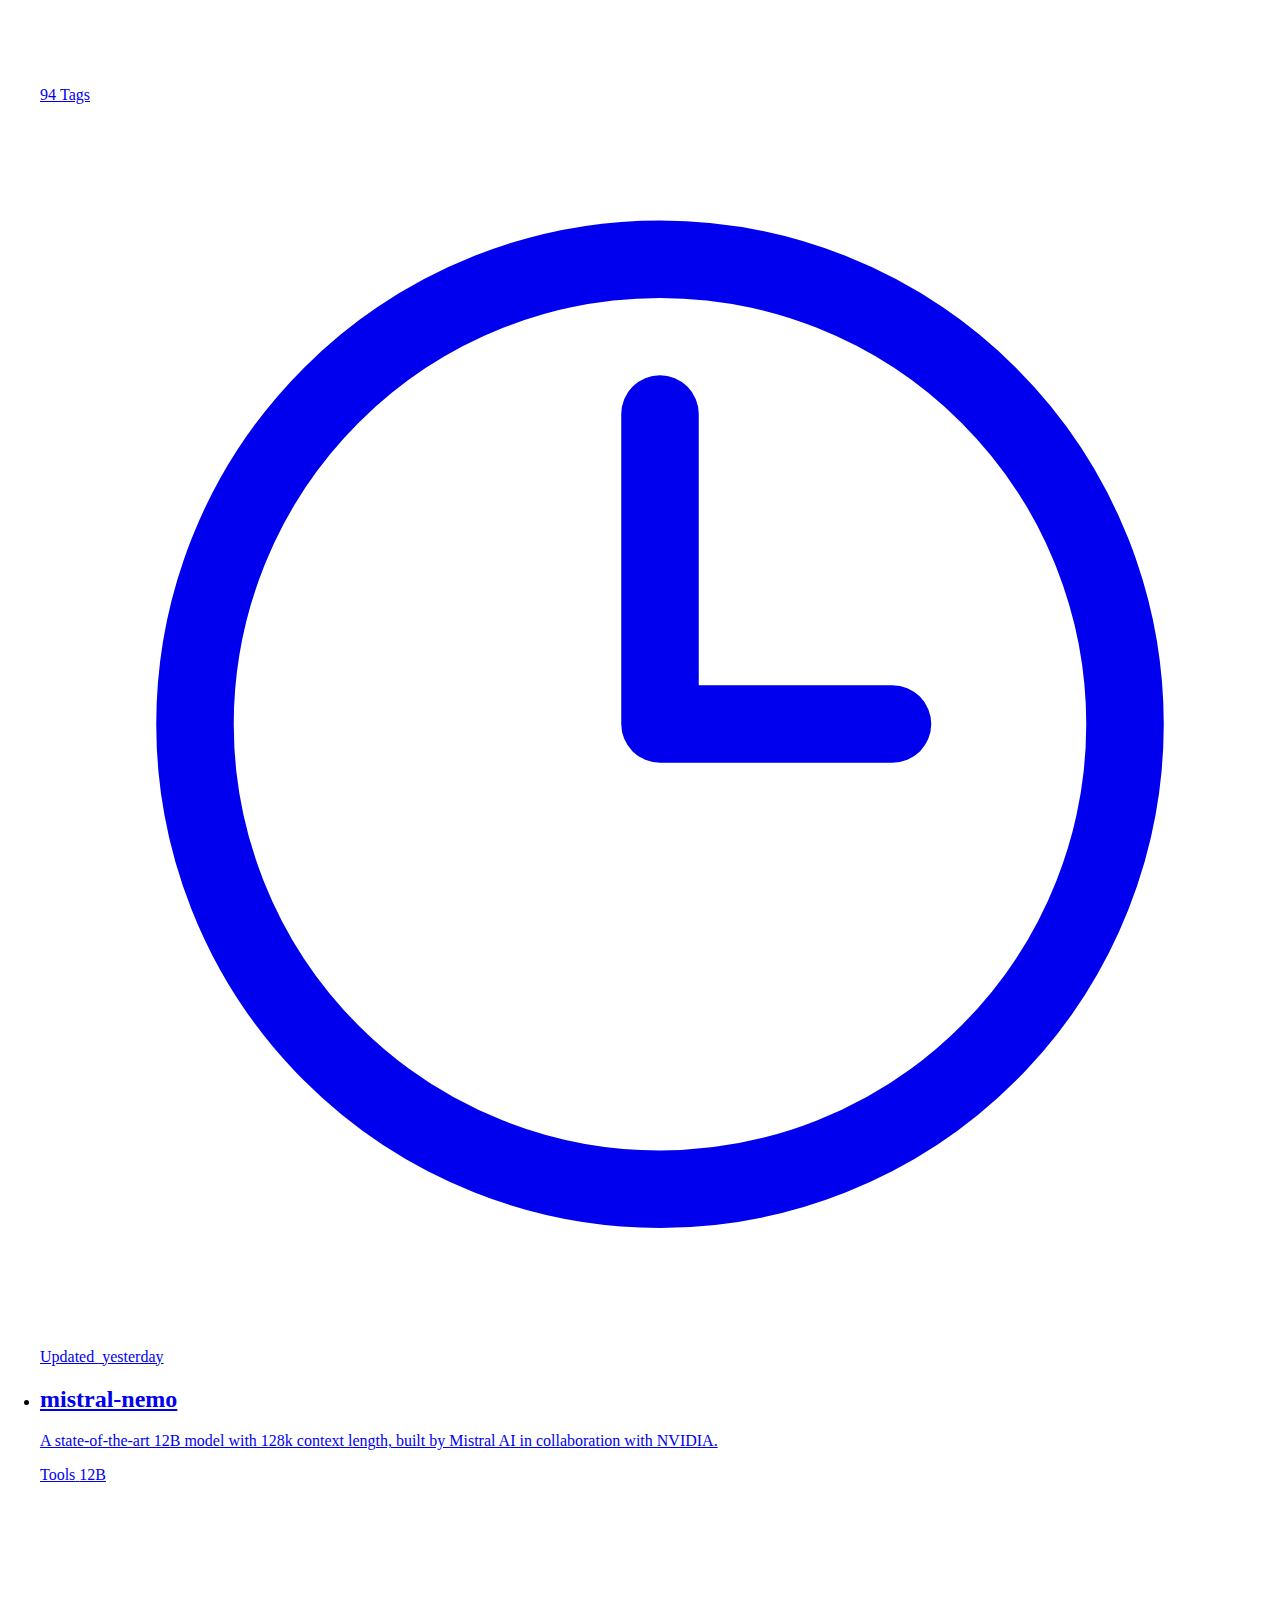
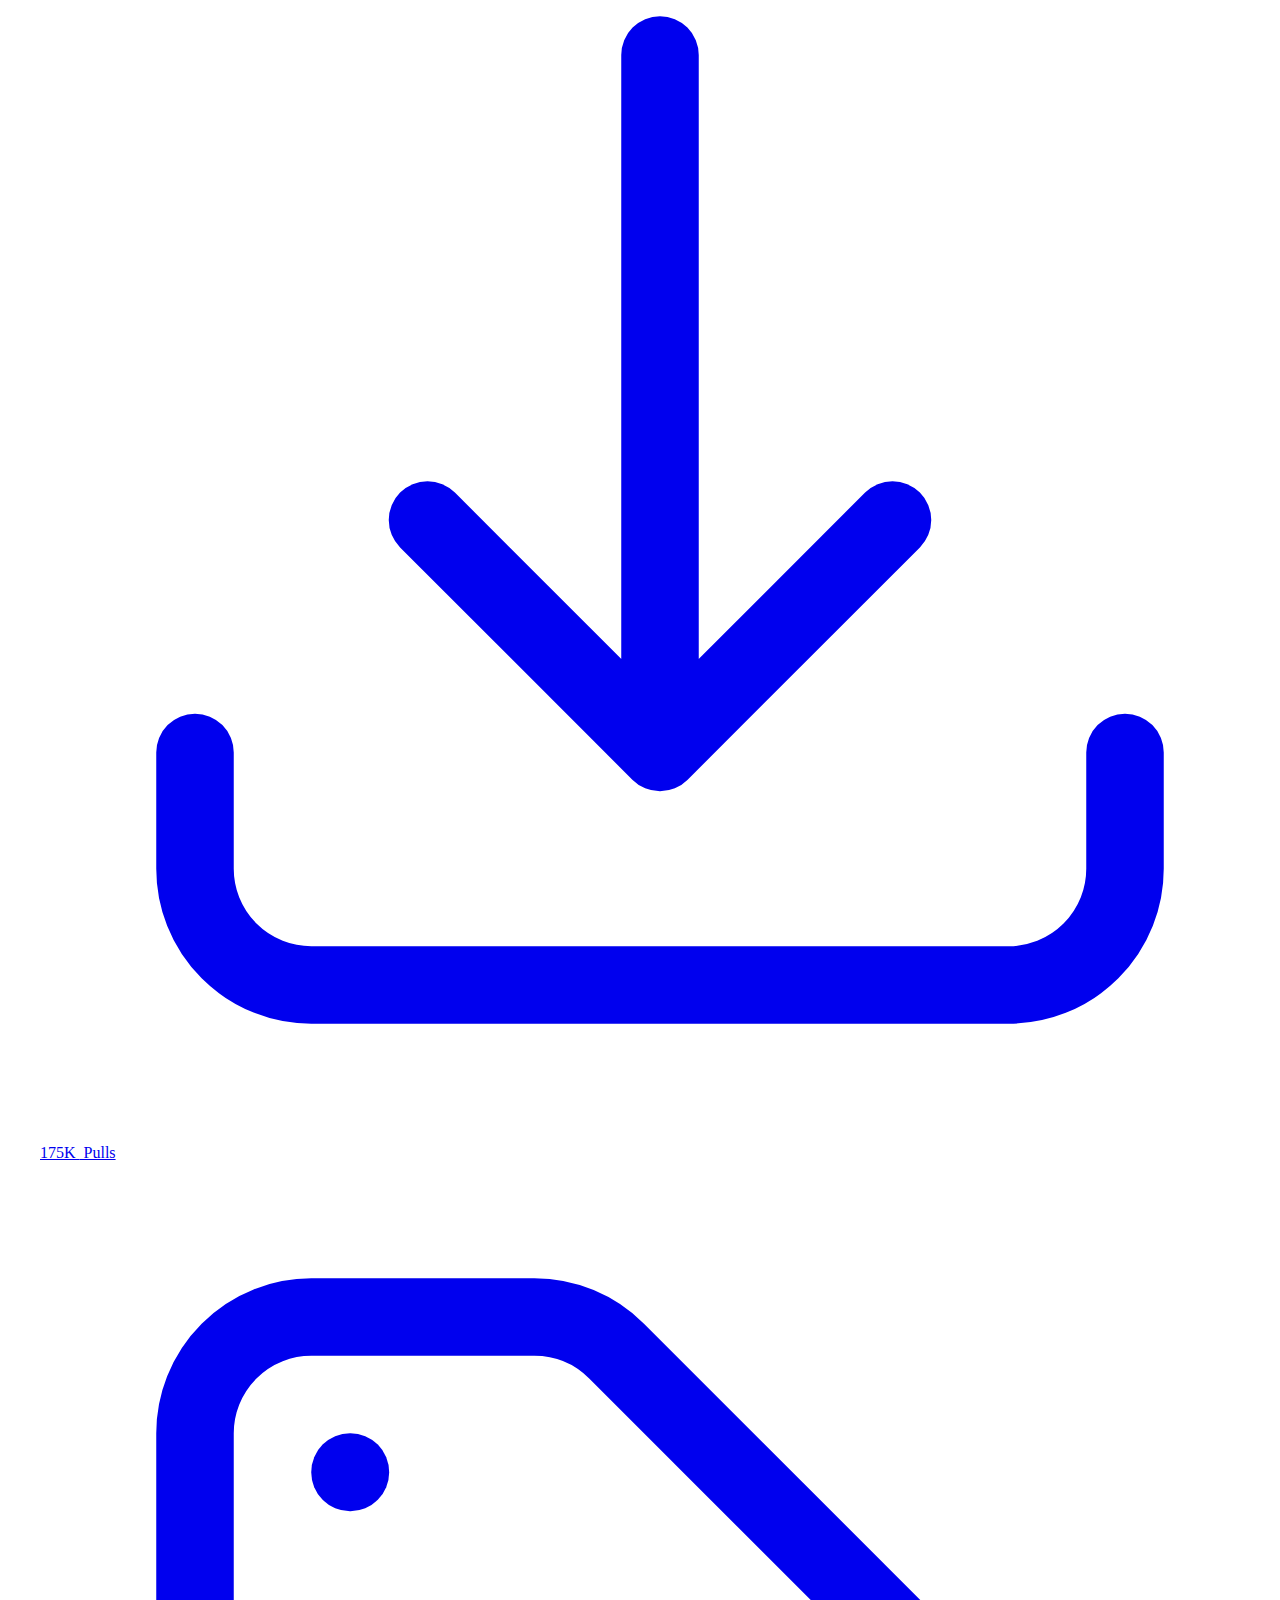
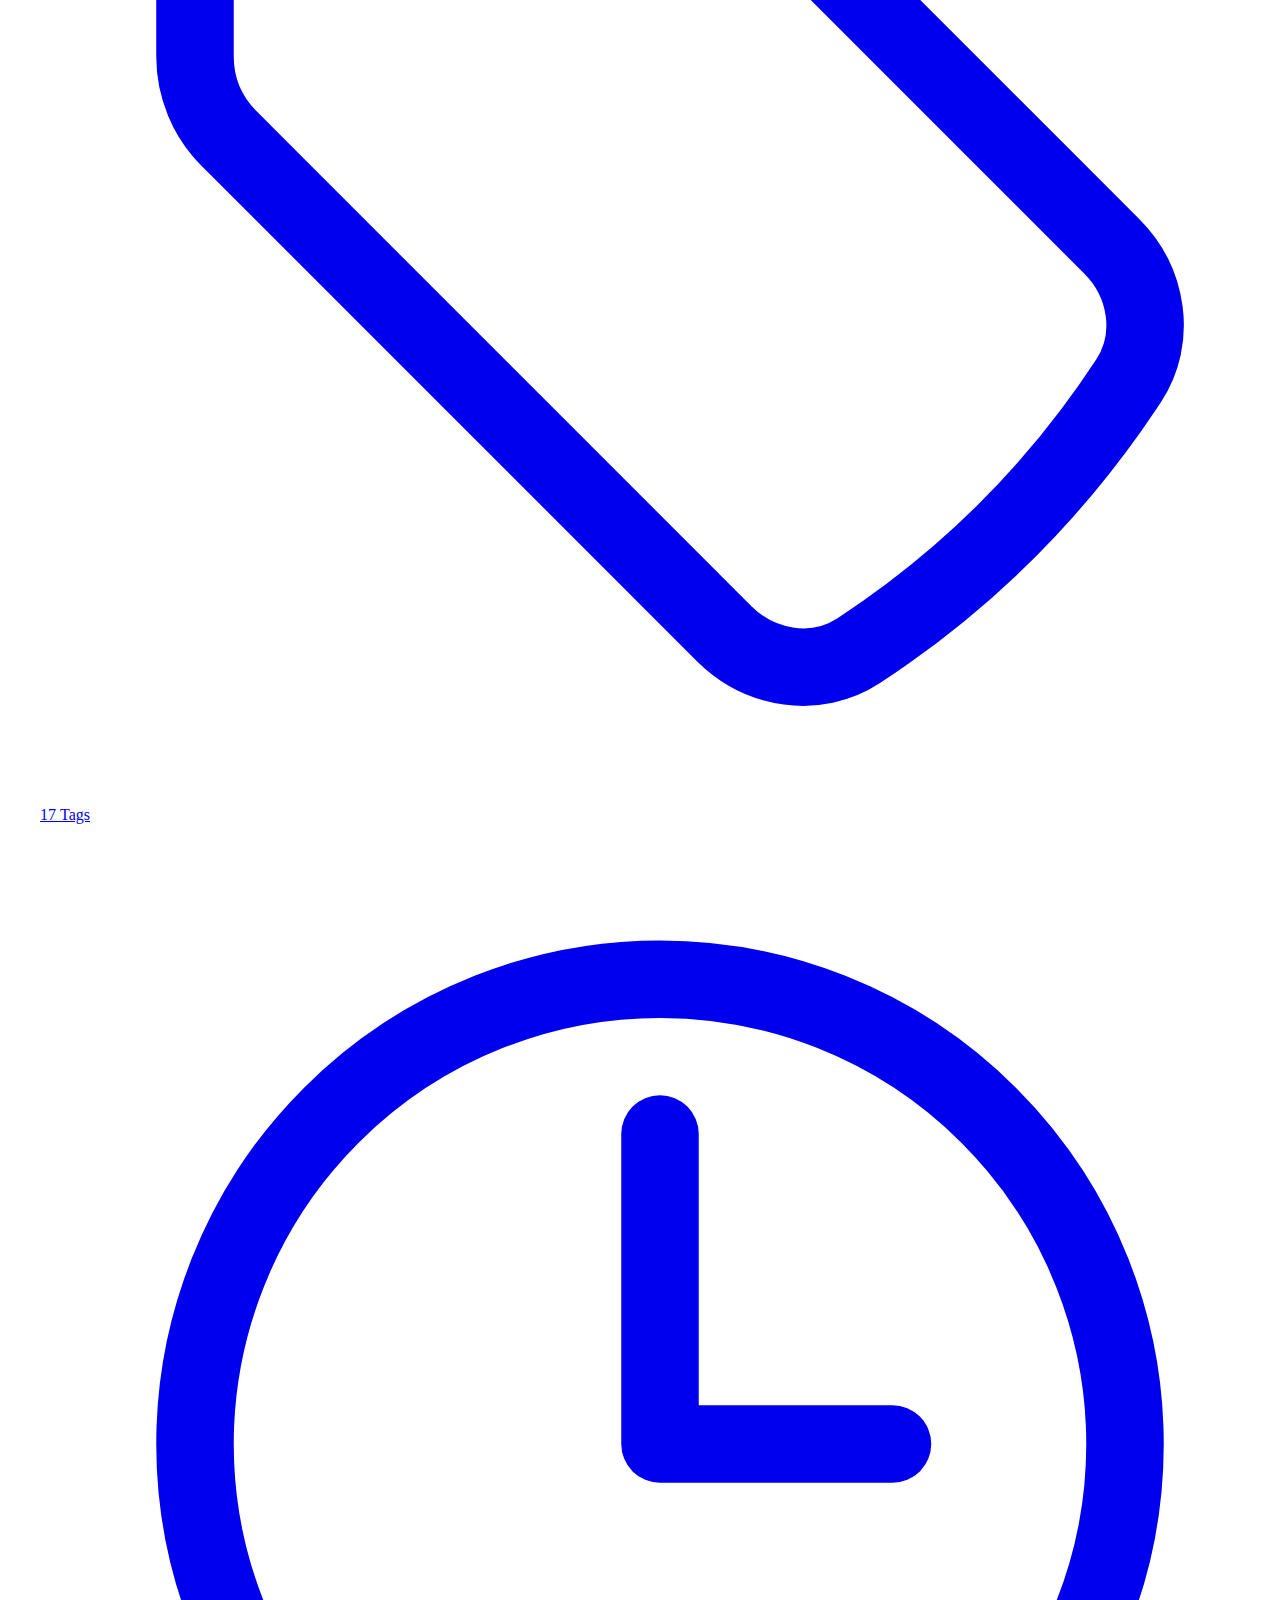
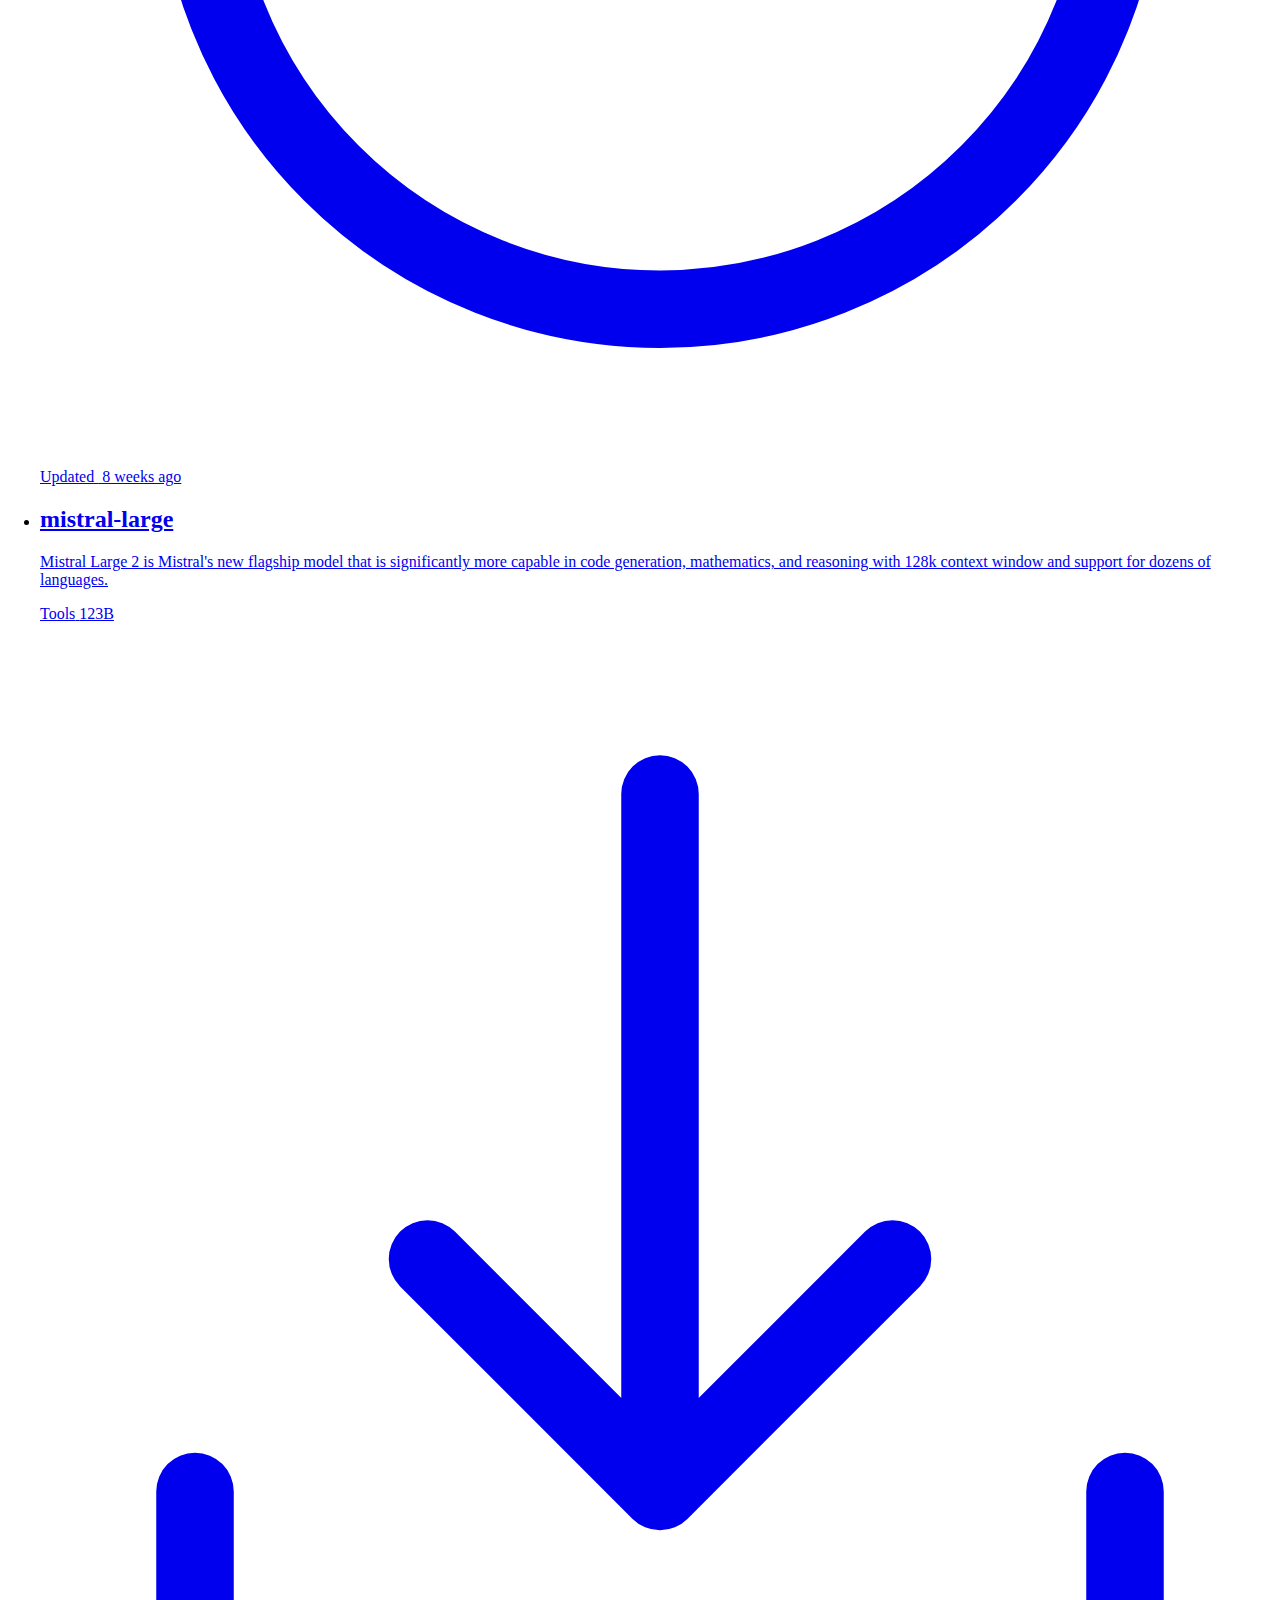
==== commit 9dc66d12: "ollama front end" ====
--- a/docs/index.html
+++ b/docs/index.html
@@ -342,7 +342,7 @@
       </span>
     
     
-      <span class="flex items-center">
+      <!-- <span class="flex items-center">
         <svg
           xmlns="http://www.w3.org/2000/svg"
           fill="none"
@@ -359,7 +359,7 @@
           <path stroke-linecap="round" stroke-linejoin="round" d="M6 6h.008v.008H6V6z" />
         </svg>
         94<span class="hidden sm:flex">&nbsp;Tags</span>
-      </span>
+      </span> -->
     
     <span class="flex items-center">
       <svg xmlns="http://www.w3.org/2000/svg" width="16" height="16" fill="currentColor" class="bi bi-file-earmark-arrow-up" viewBox="0 0 16 16">
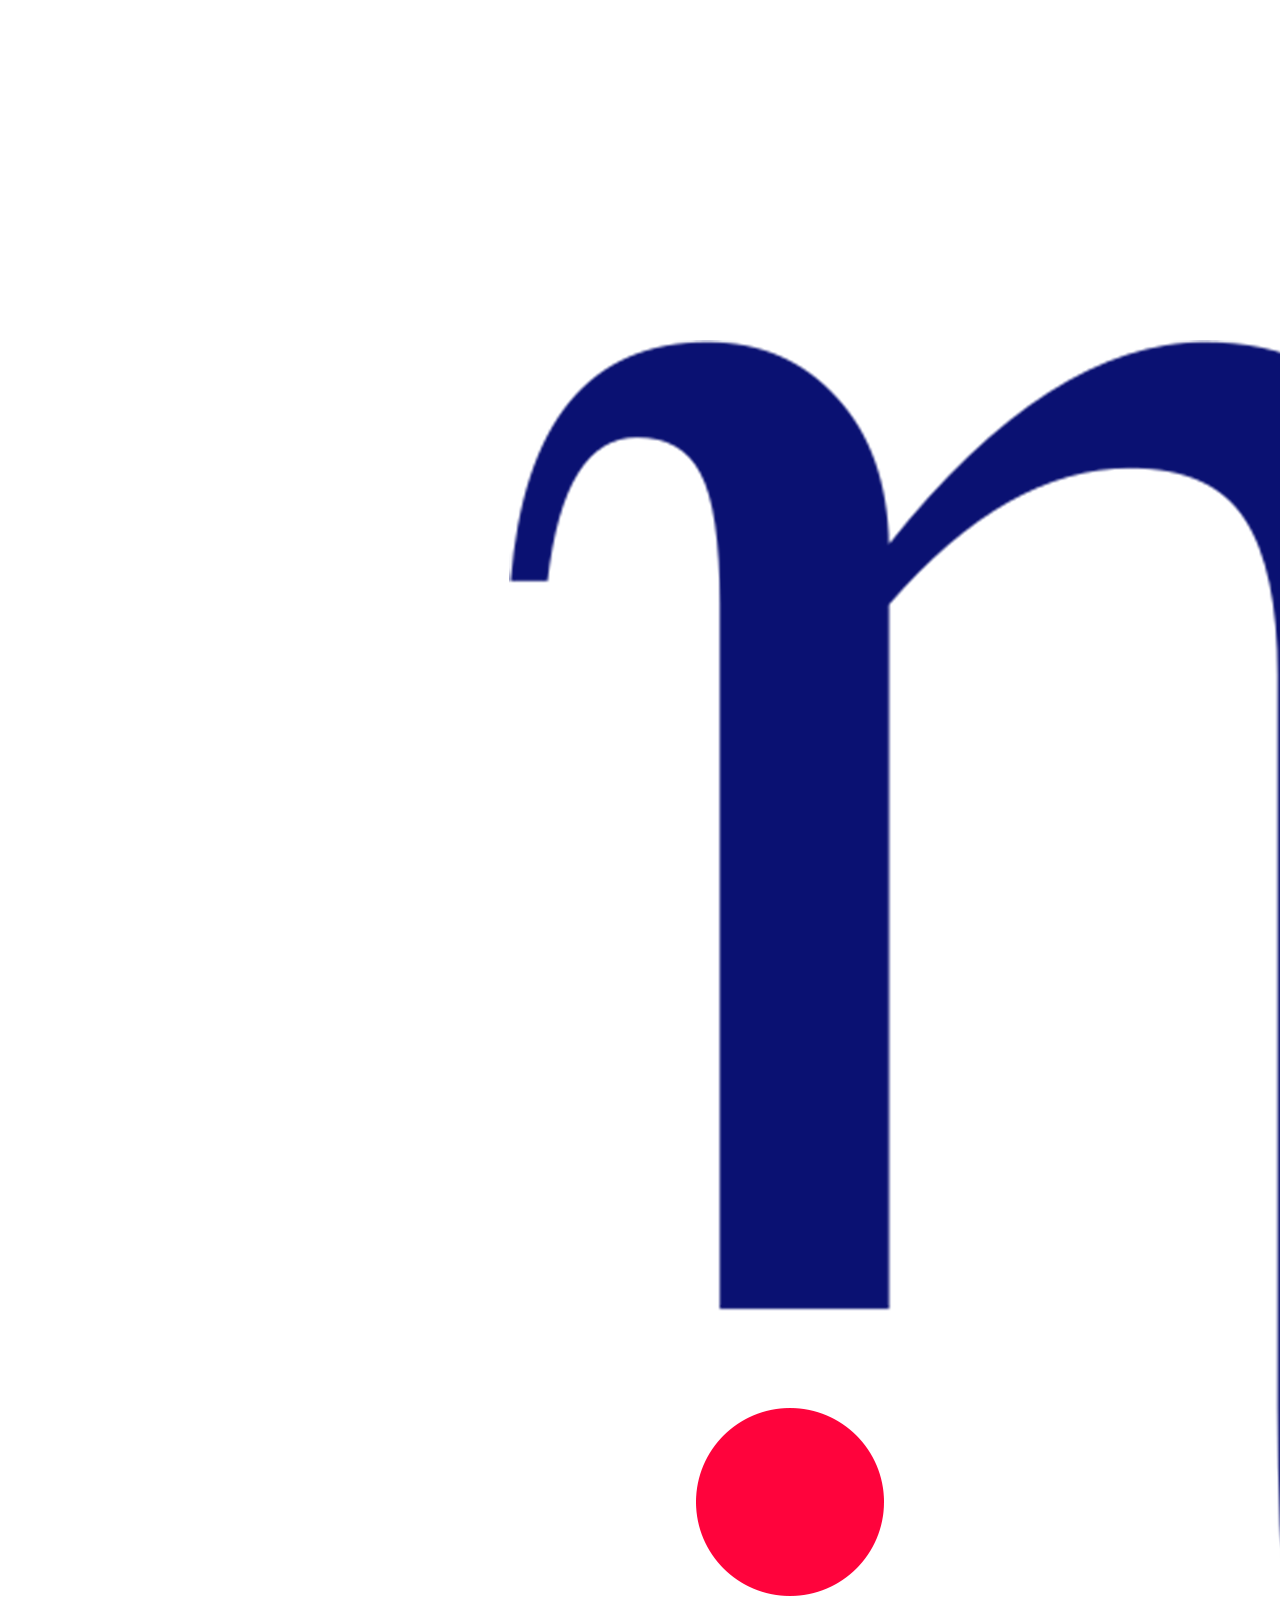
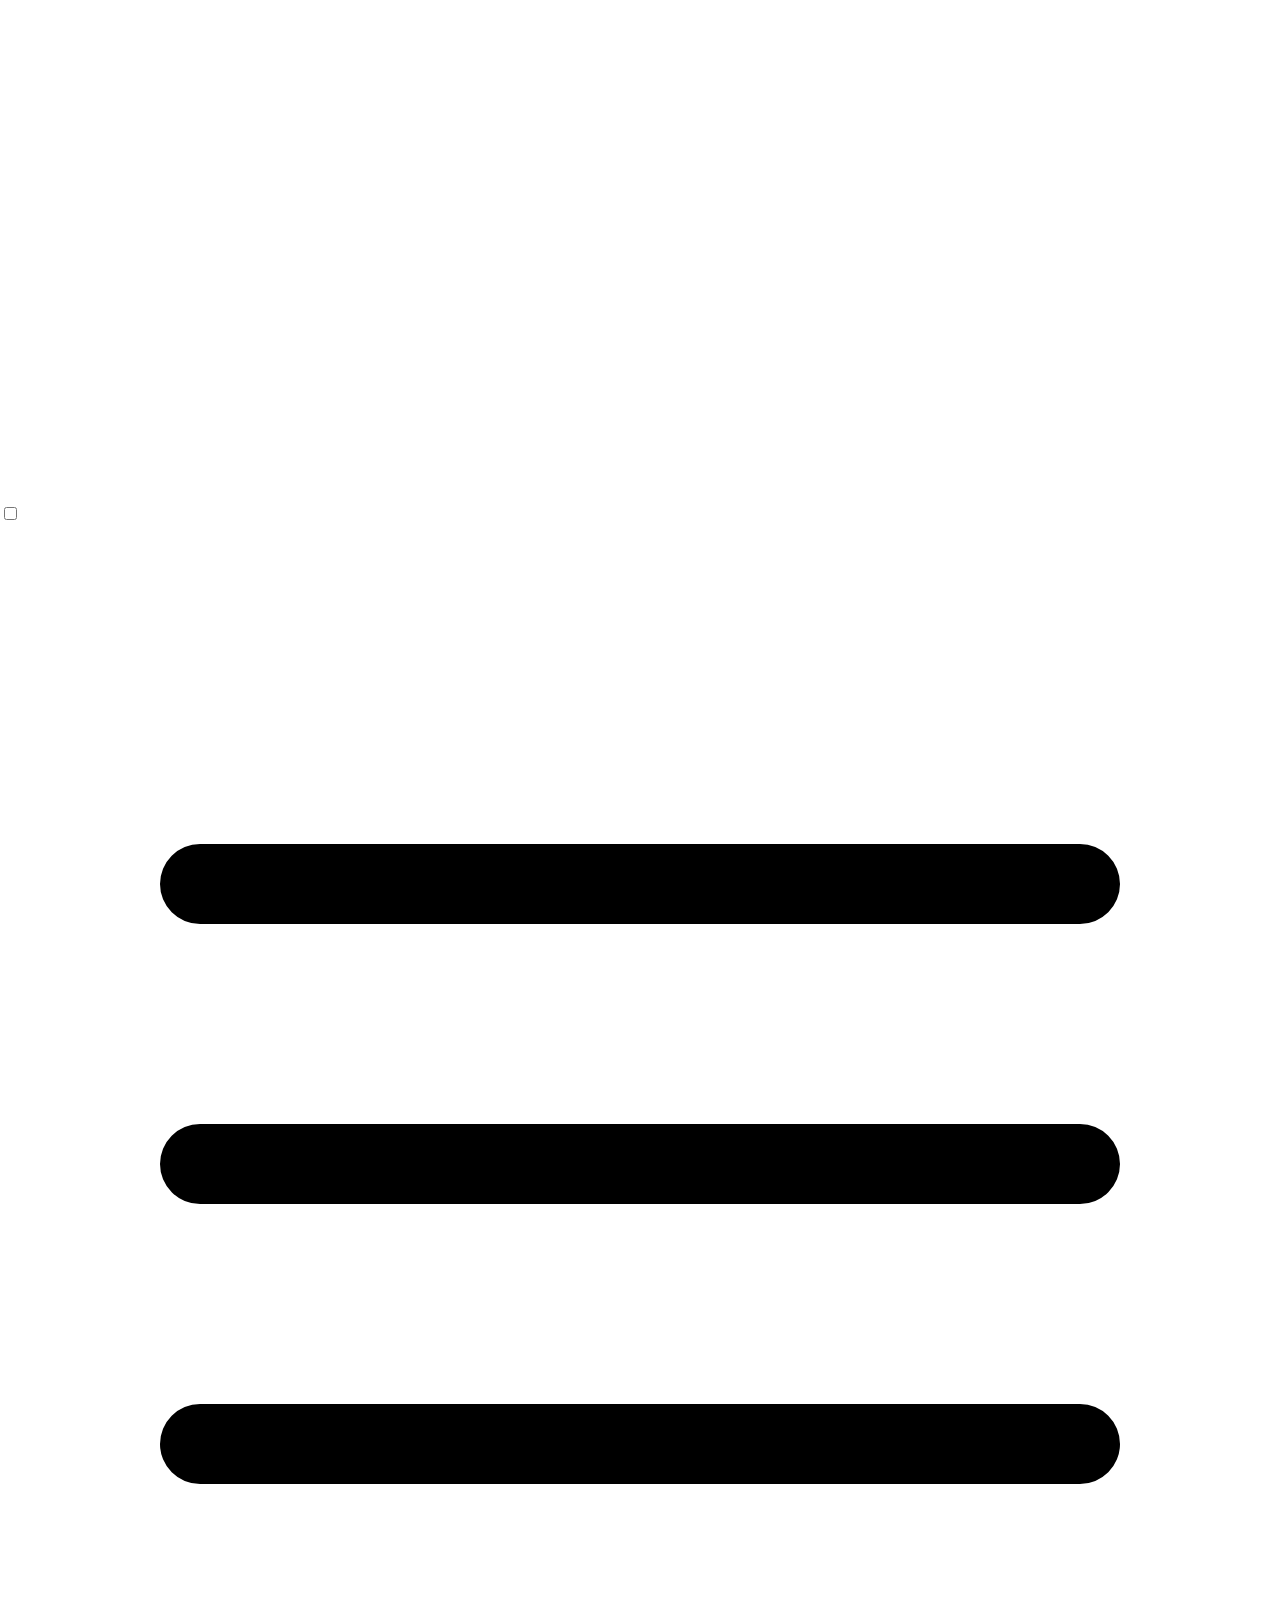
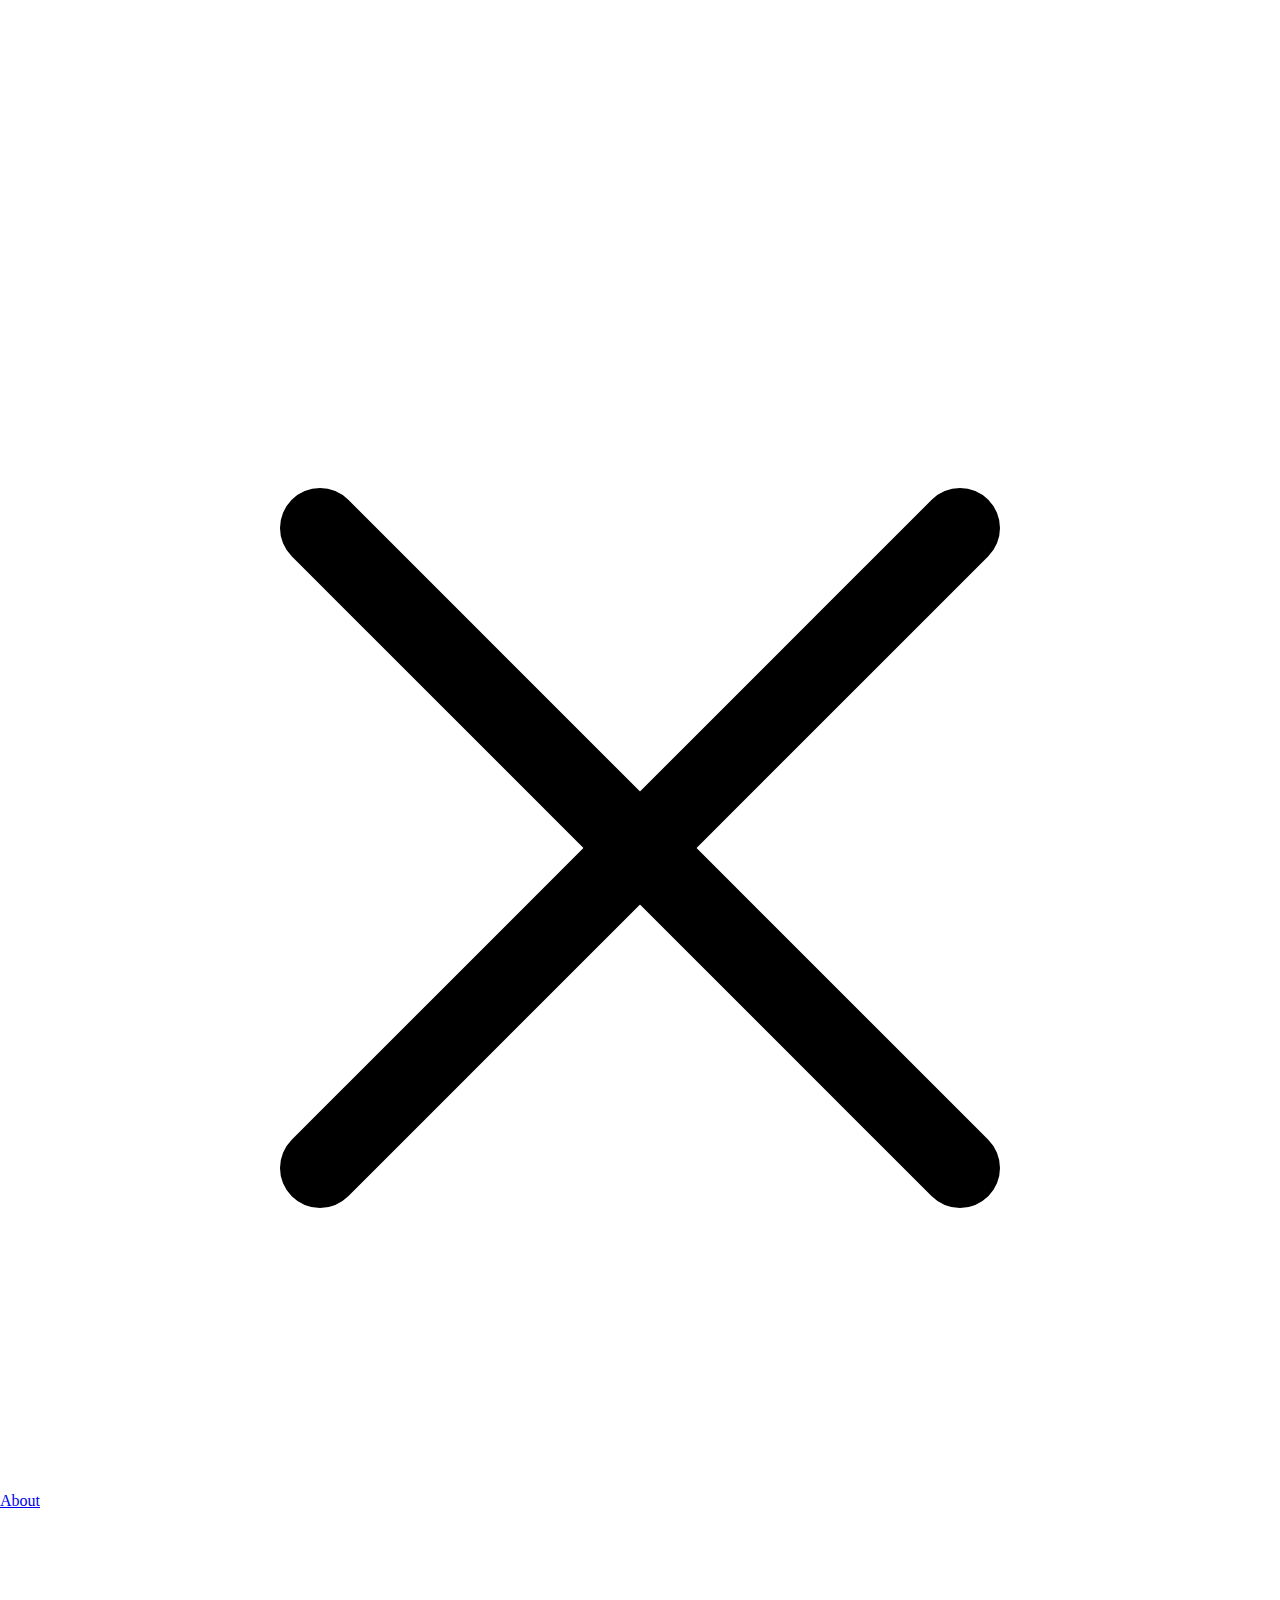
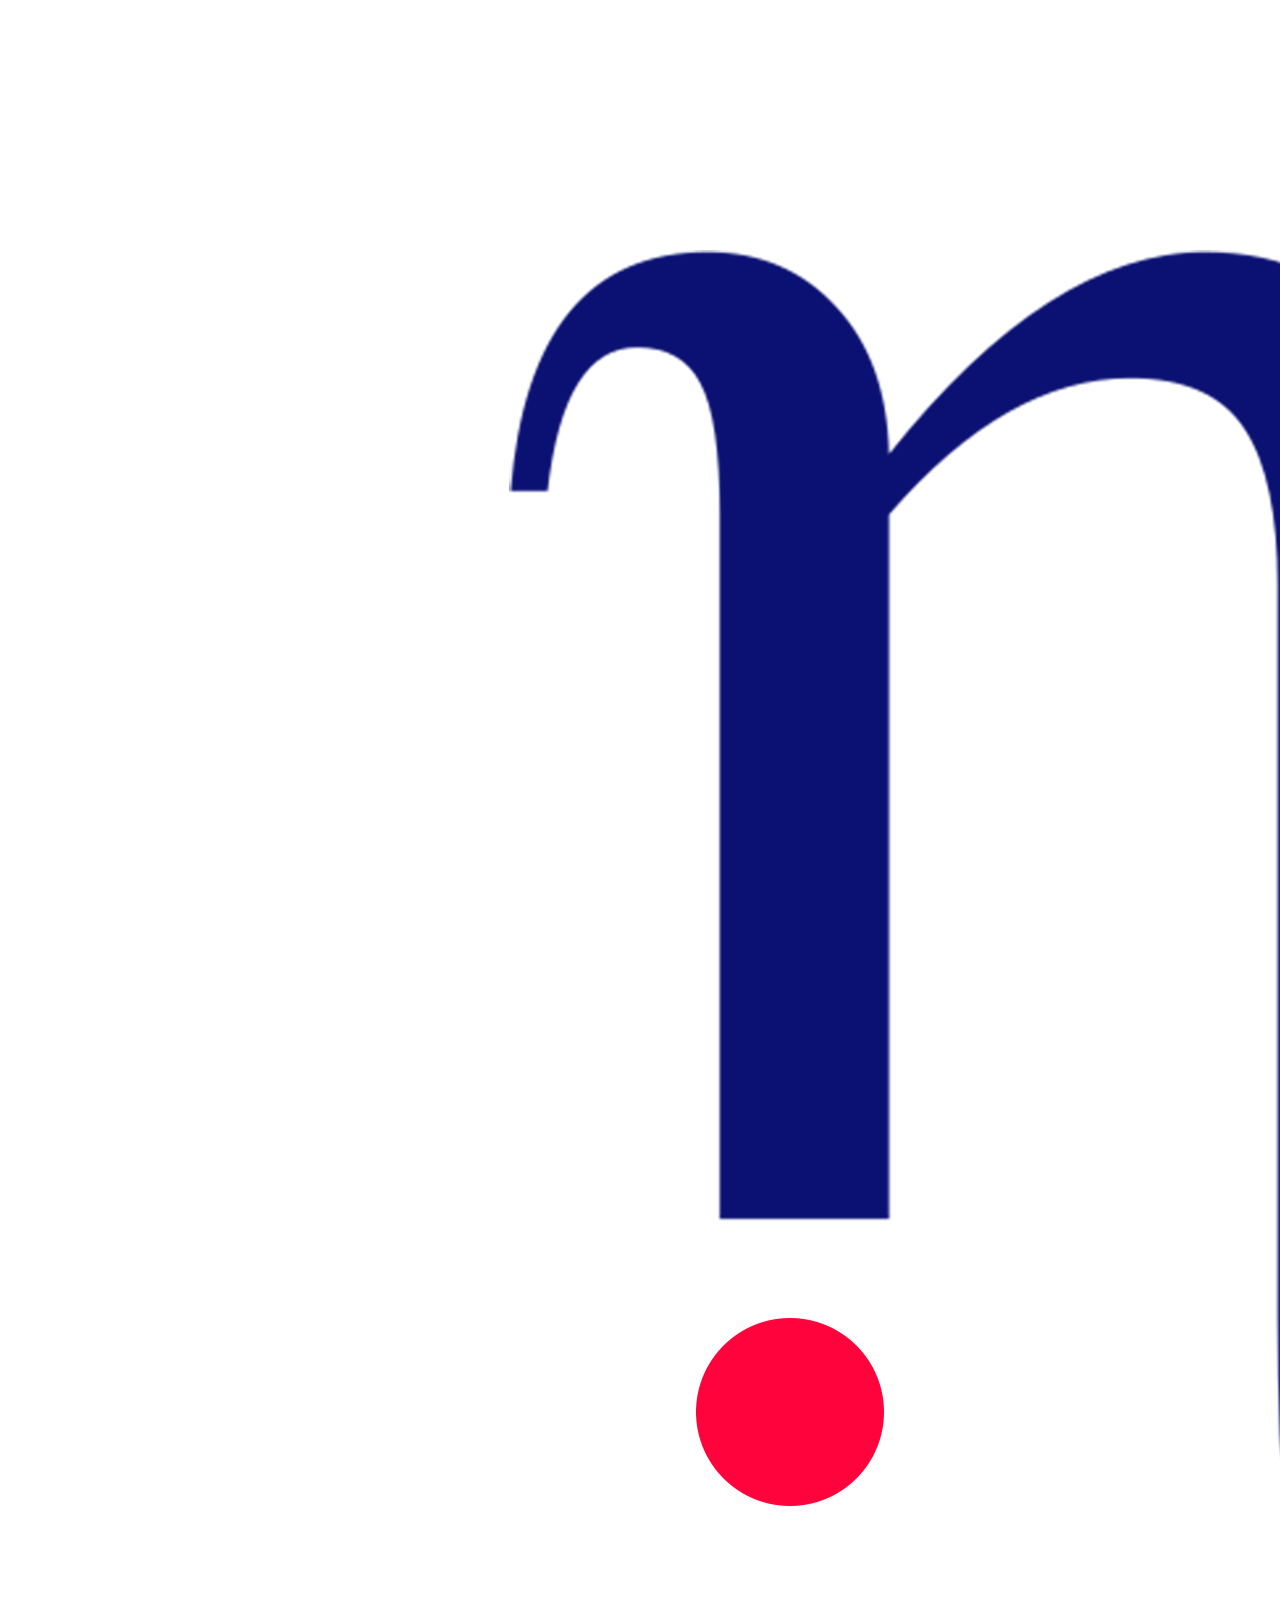
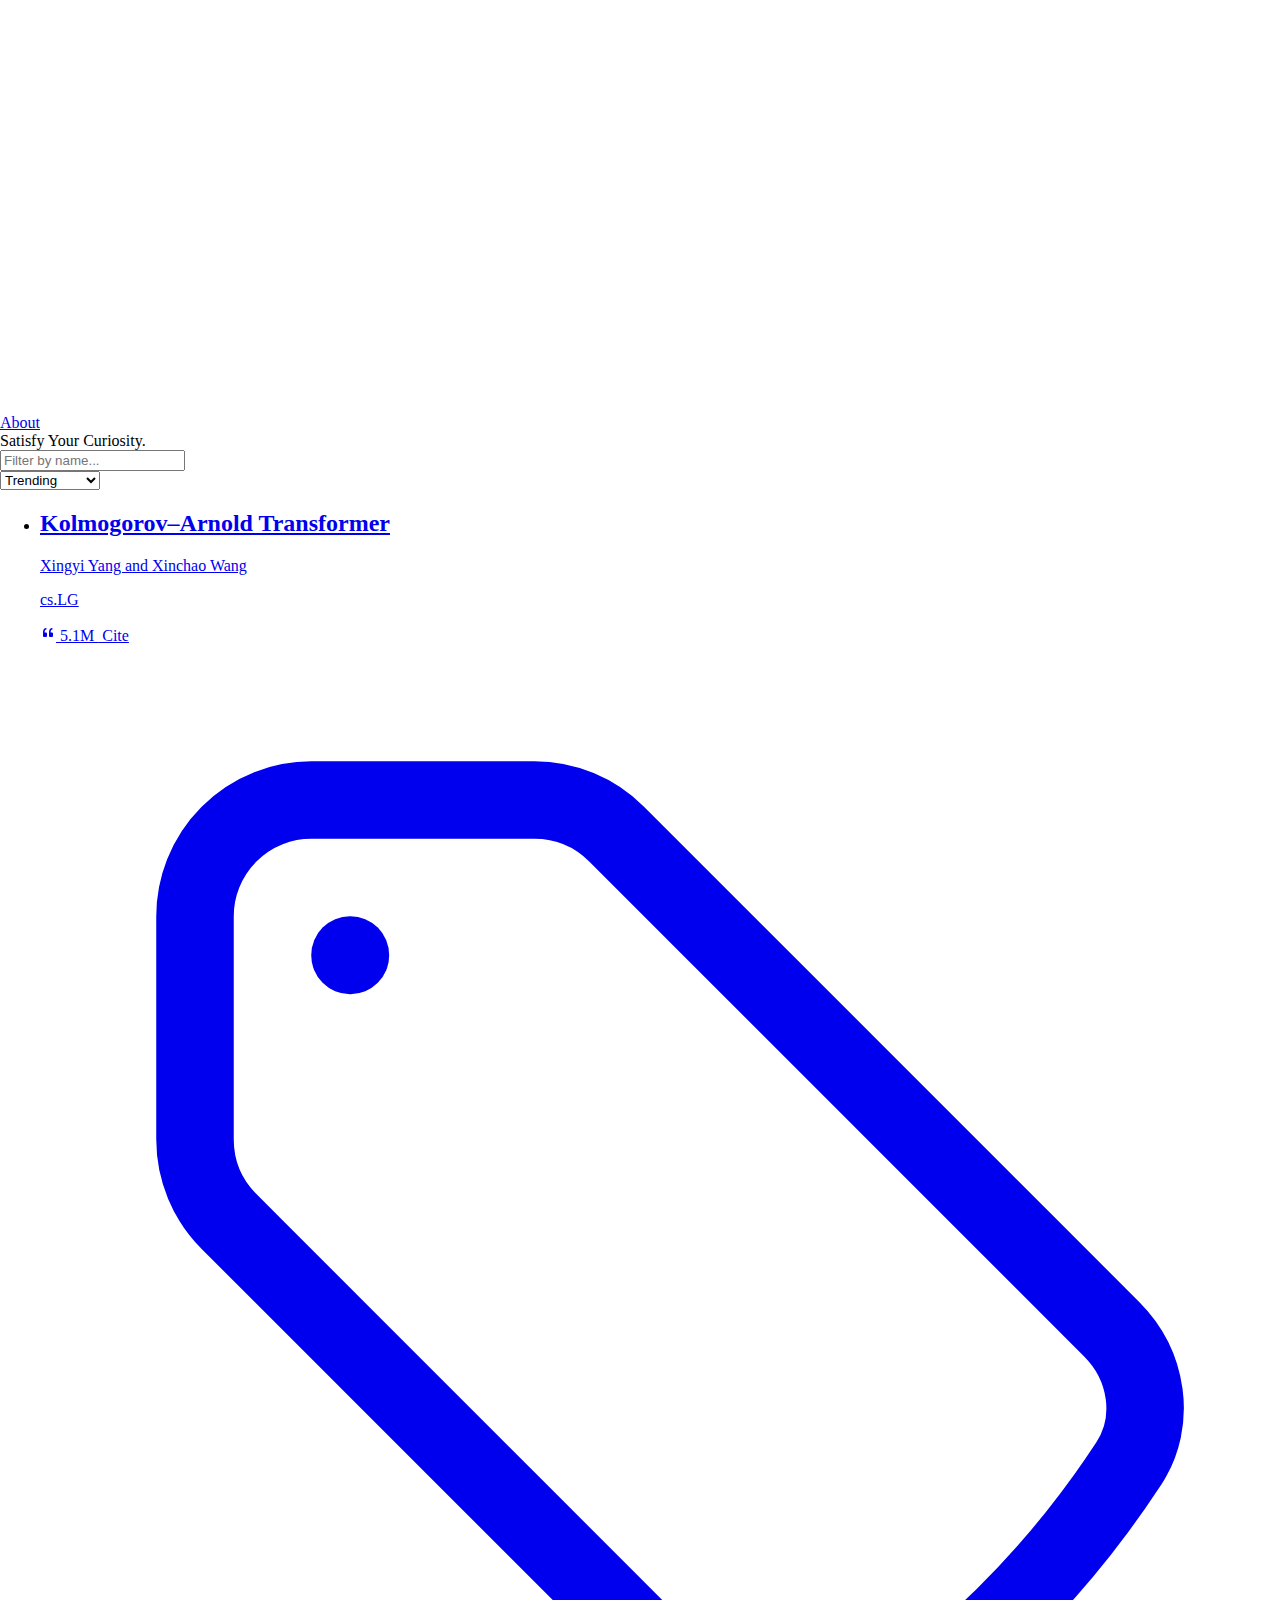
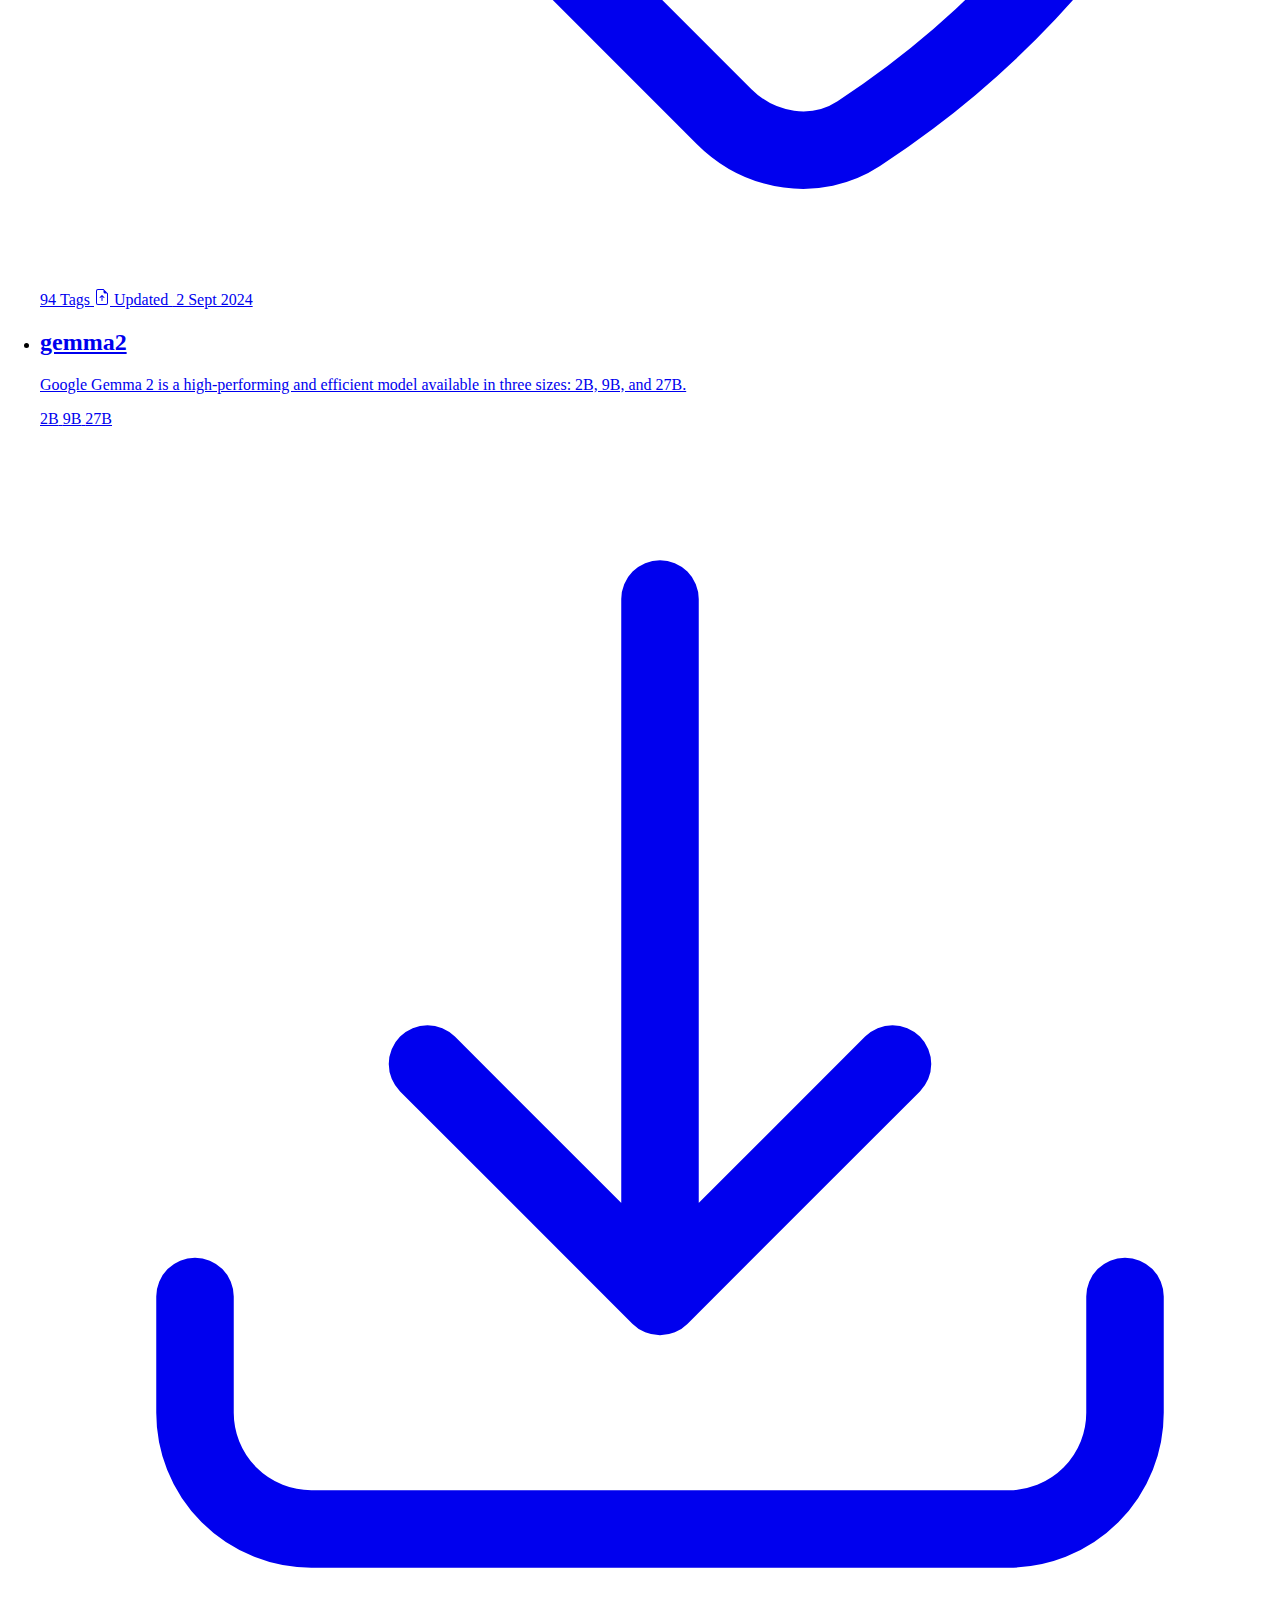
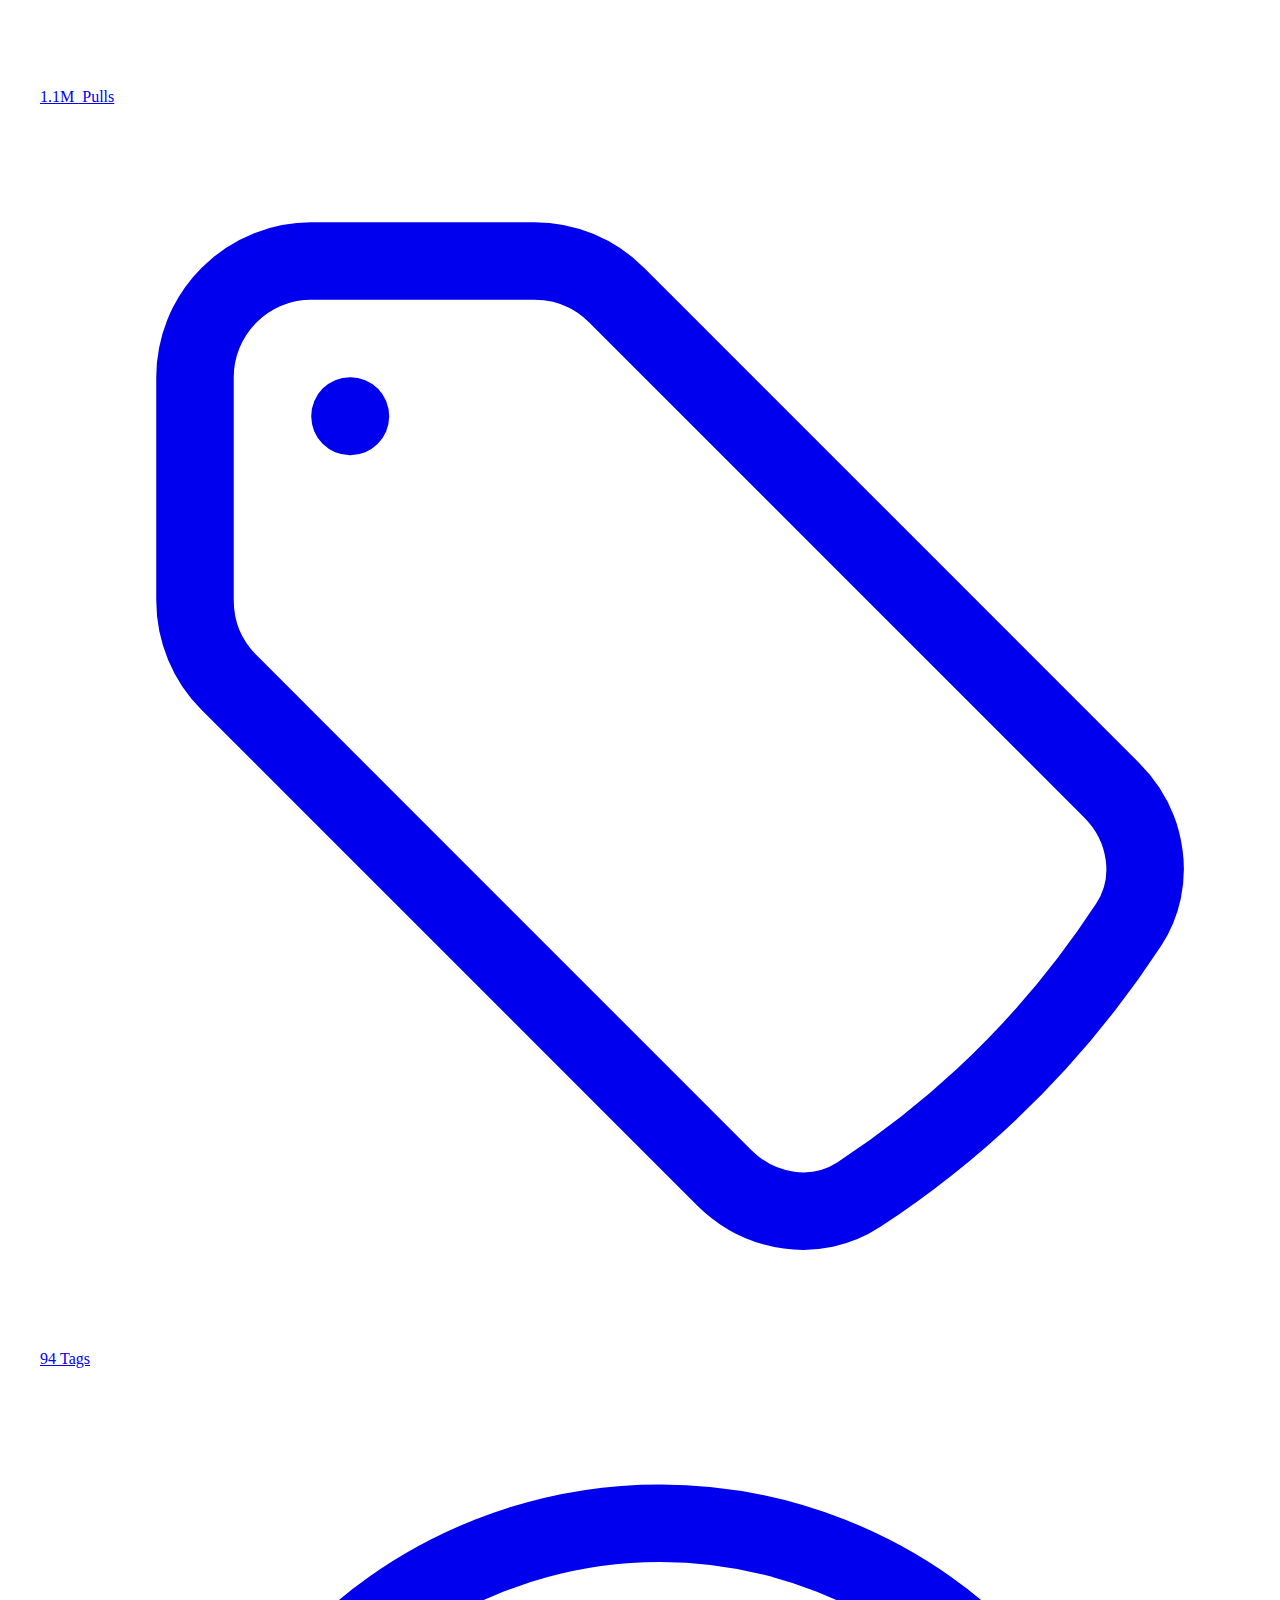
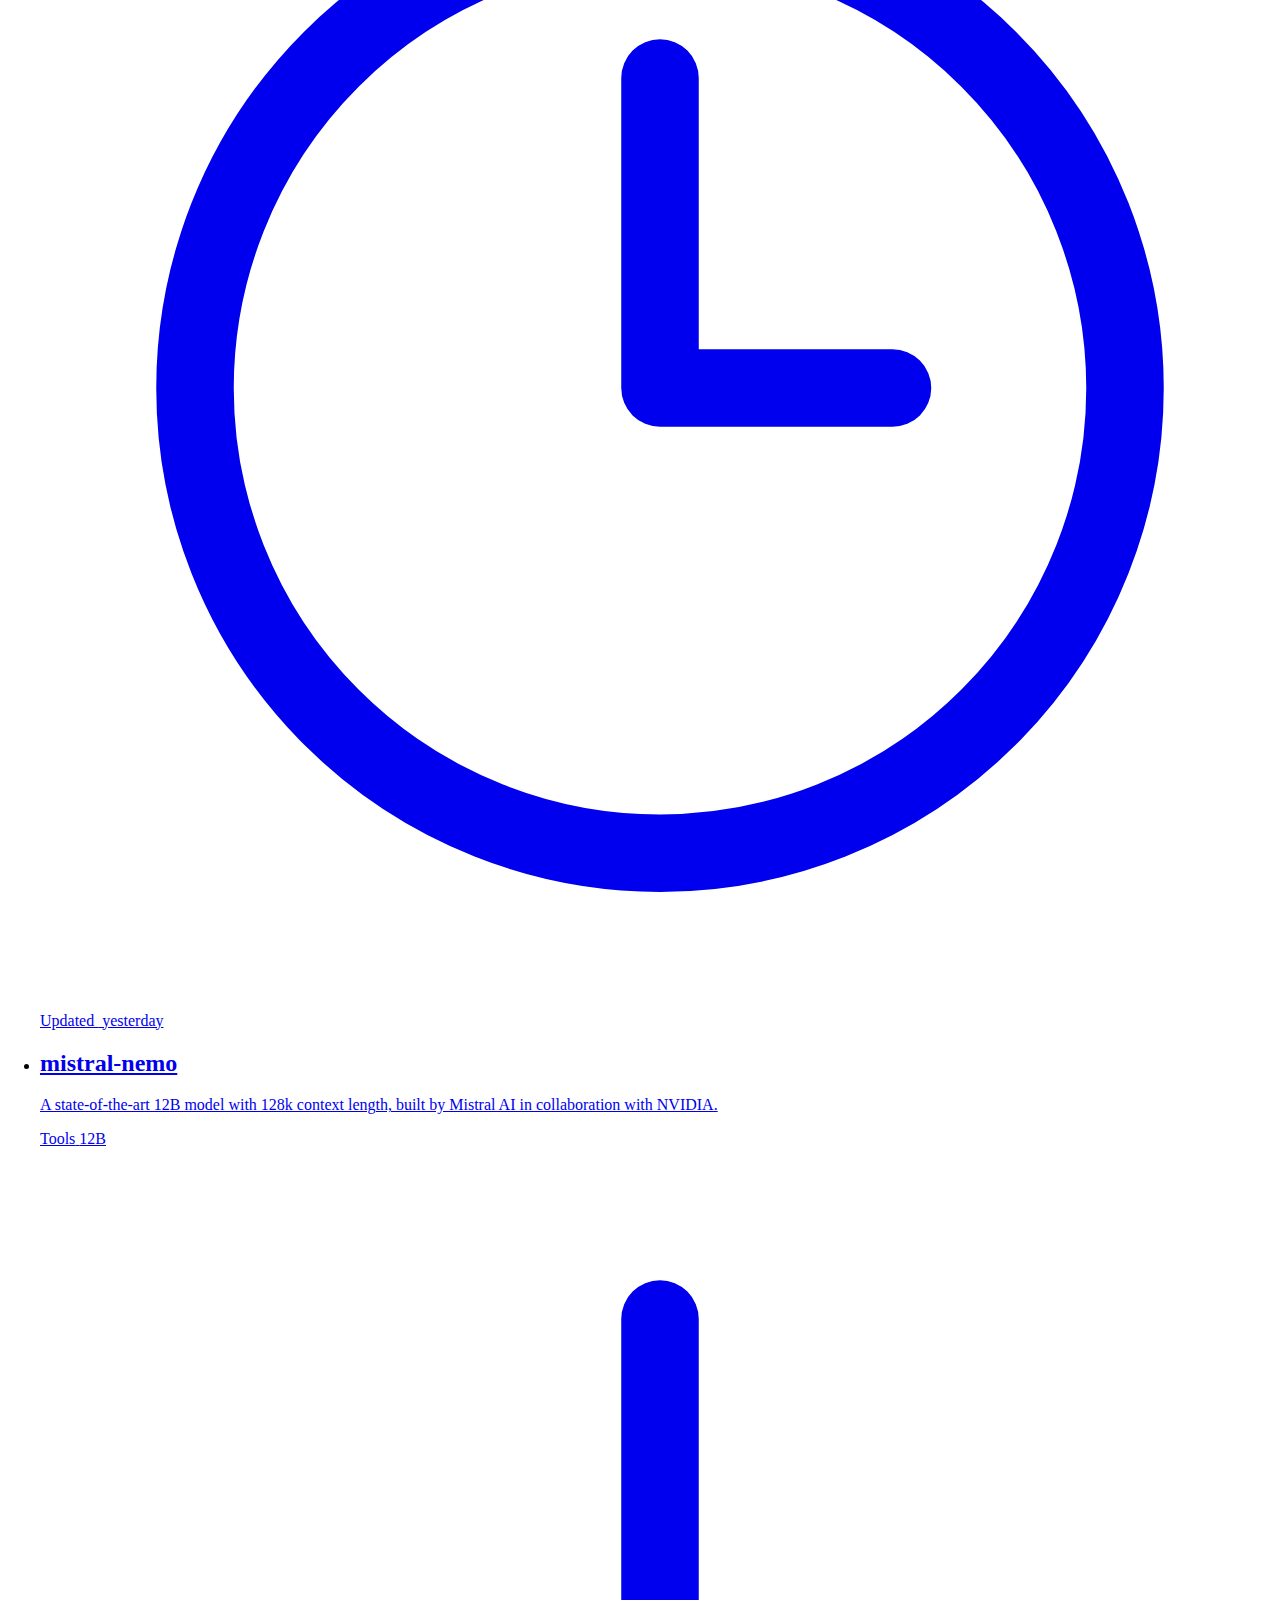
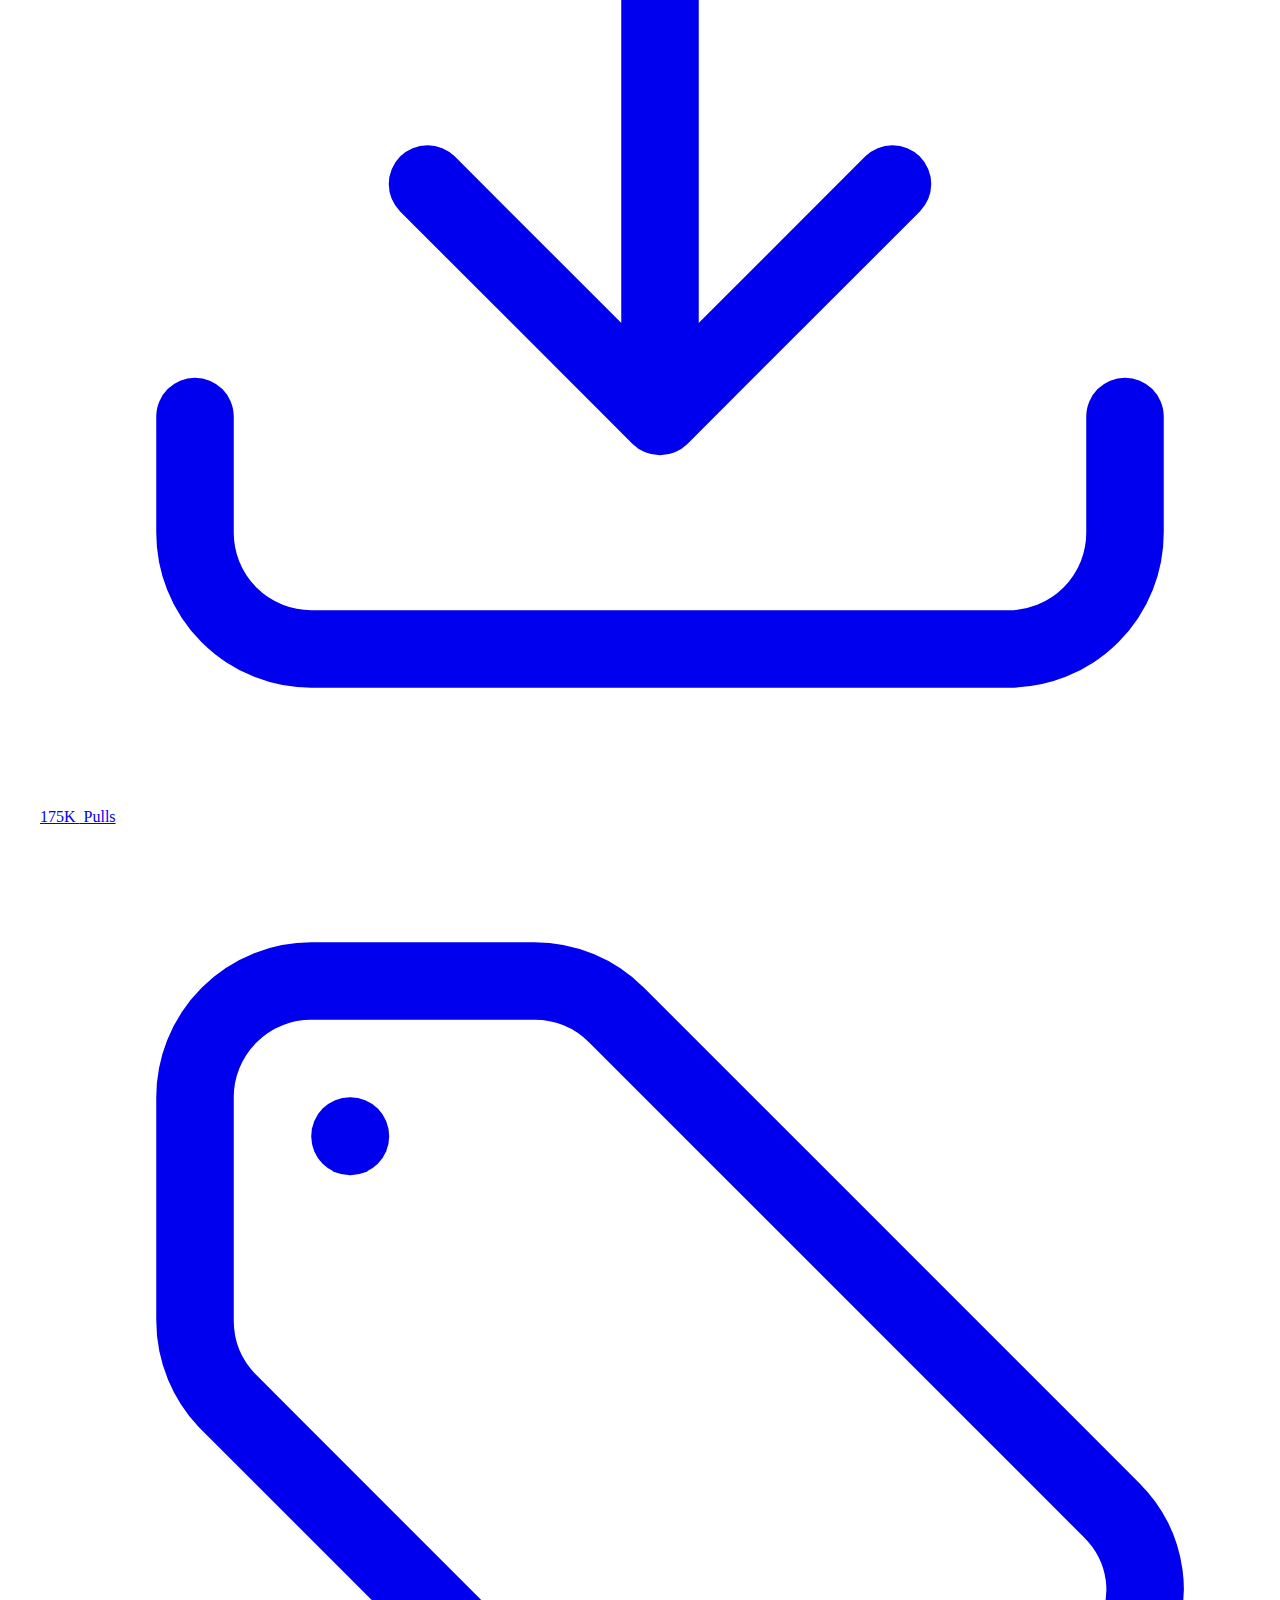
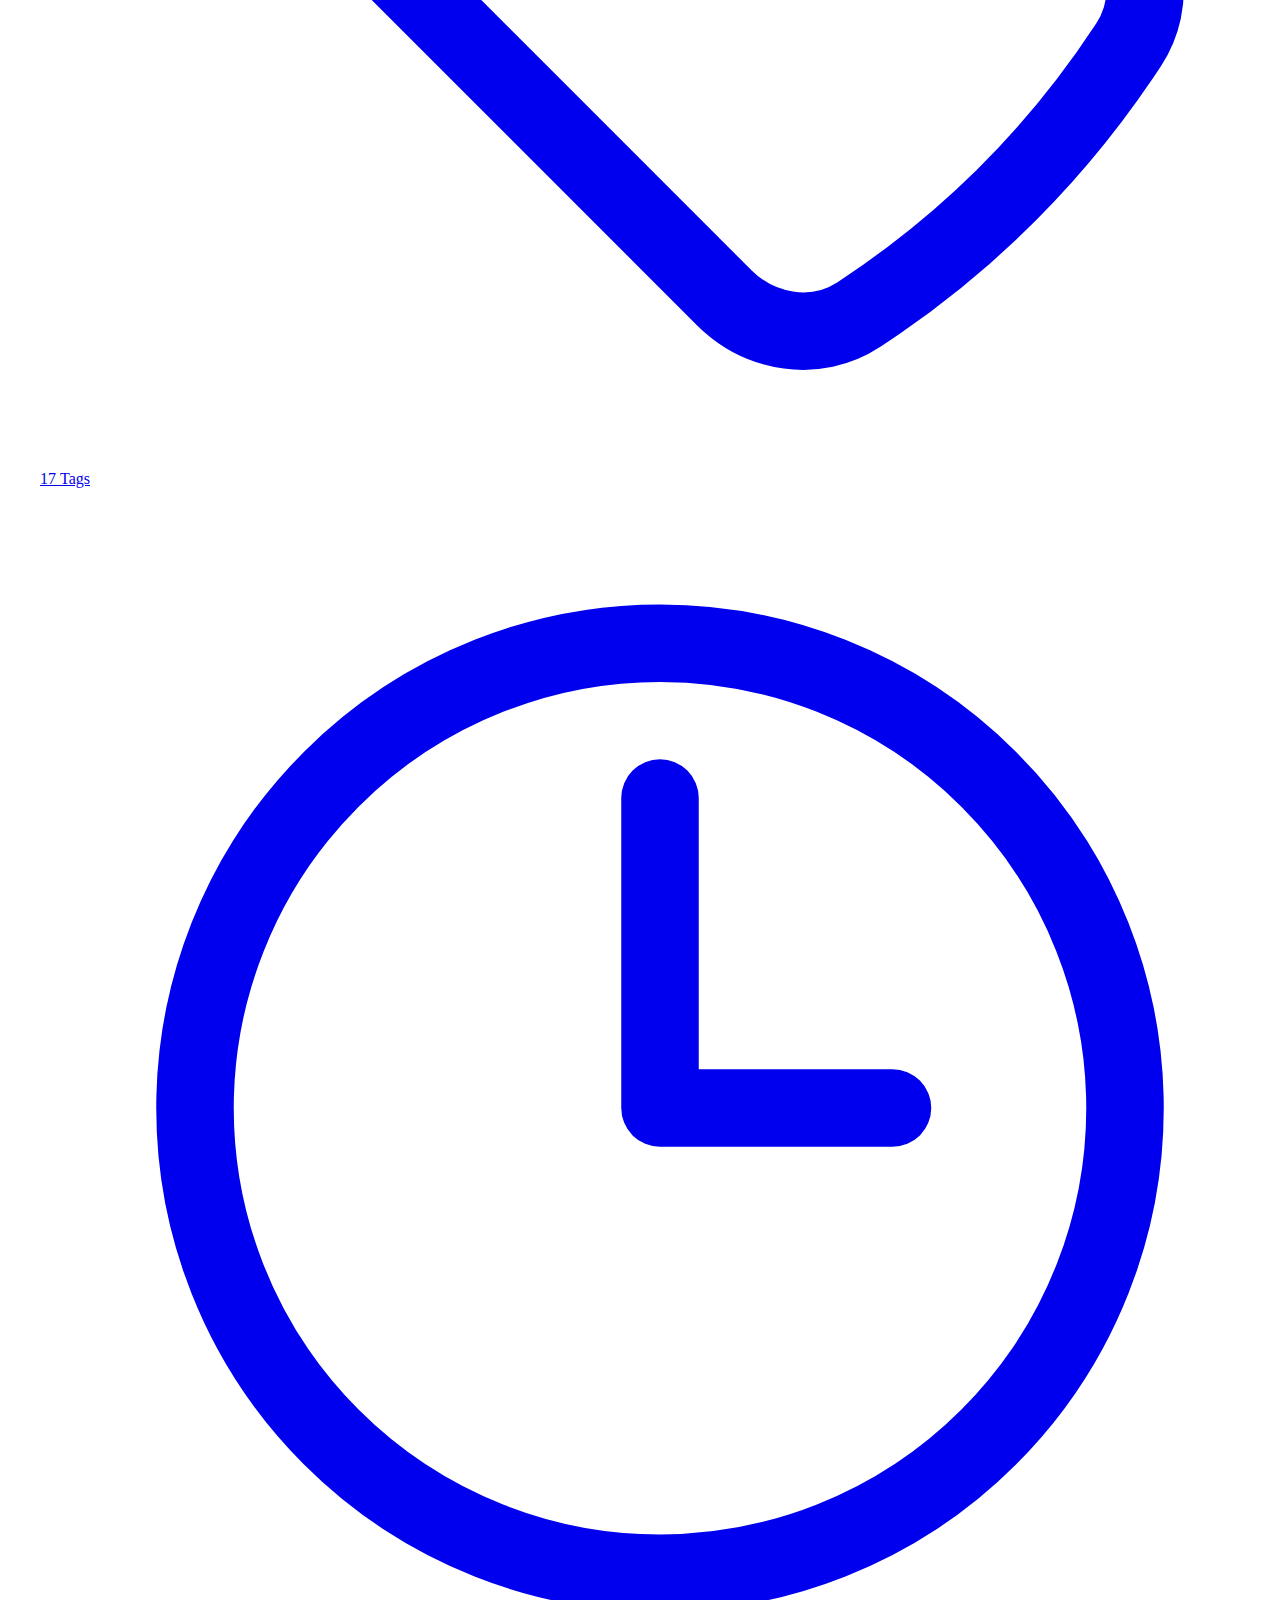
==== commit 3ffaf37f: "ollama front end" ====
--- a/docs/index.html
+++ b/docs/index.html
@@ -342,7 +342,7 @@
       </span>
     
     
-      <!-- <span class="flex items-center">
+      <span class="flex items-center">
         <svg
           xmlns="http://www.w3.org/2000/svg"
           fill="none"
@@ -359,7 +359,7 @@
           <path stroke-linecap="round" stroke-linejoin="round" d="M6 6h.008v.008H6V6z" />
         </svg>
         94<span class="hidden sm:flex">&nbsp;Tags</span>
-      </span> -->
+      </span>
     
     <span class="flex items-center">
       <svg xmlns="http://www.w3.org/2000/svg" width="16" height="16" fill="currentColor" class="bi bi-file-earmark-arrow-up" viewBox="0 0 16 16">
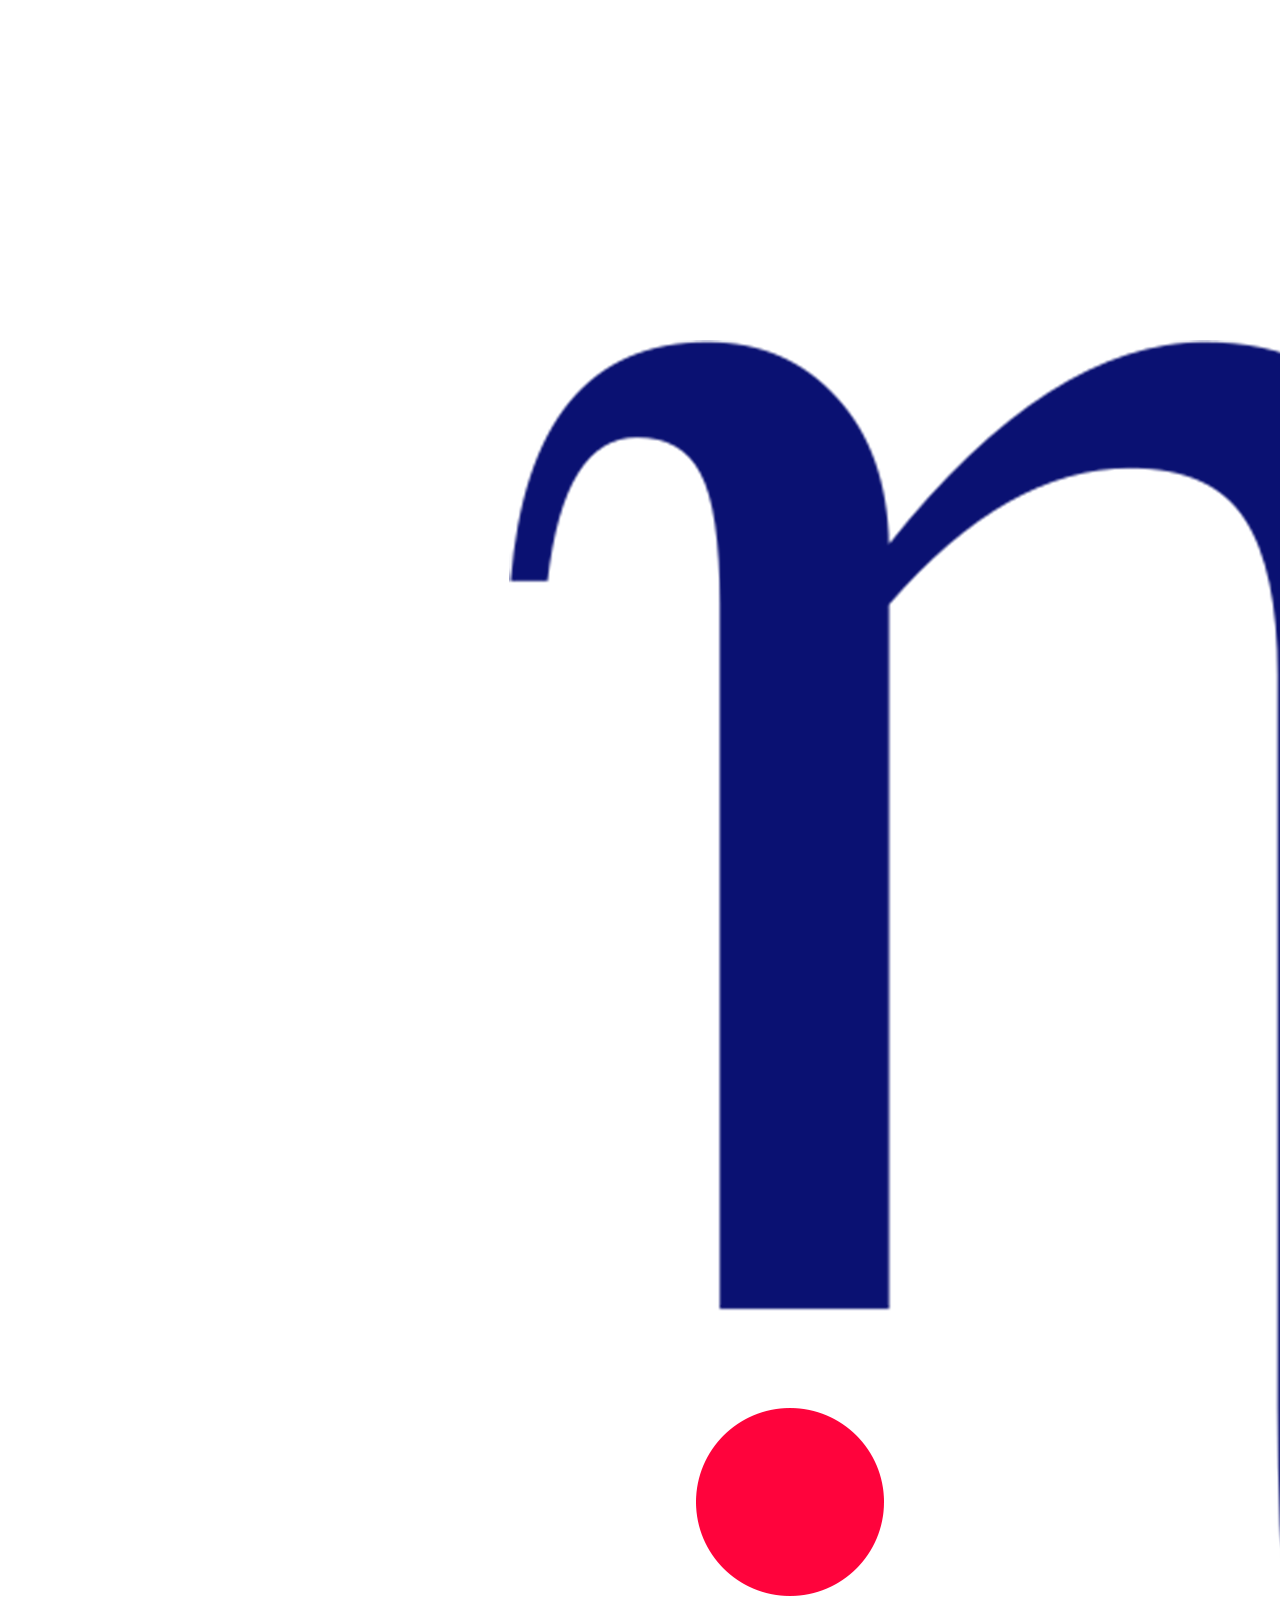
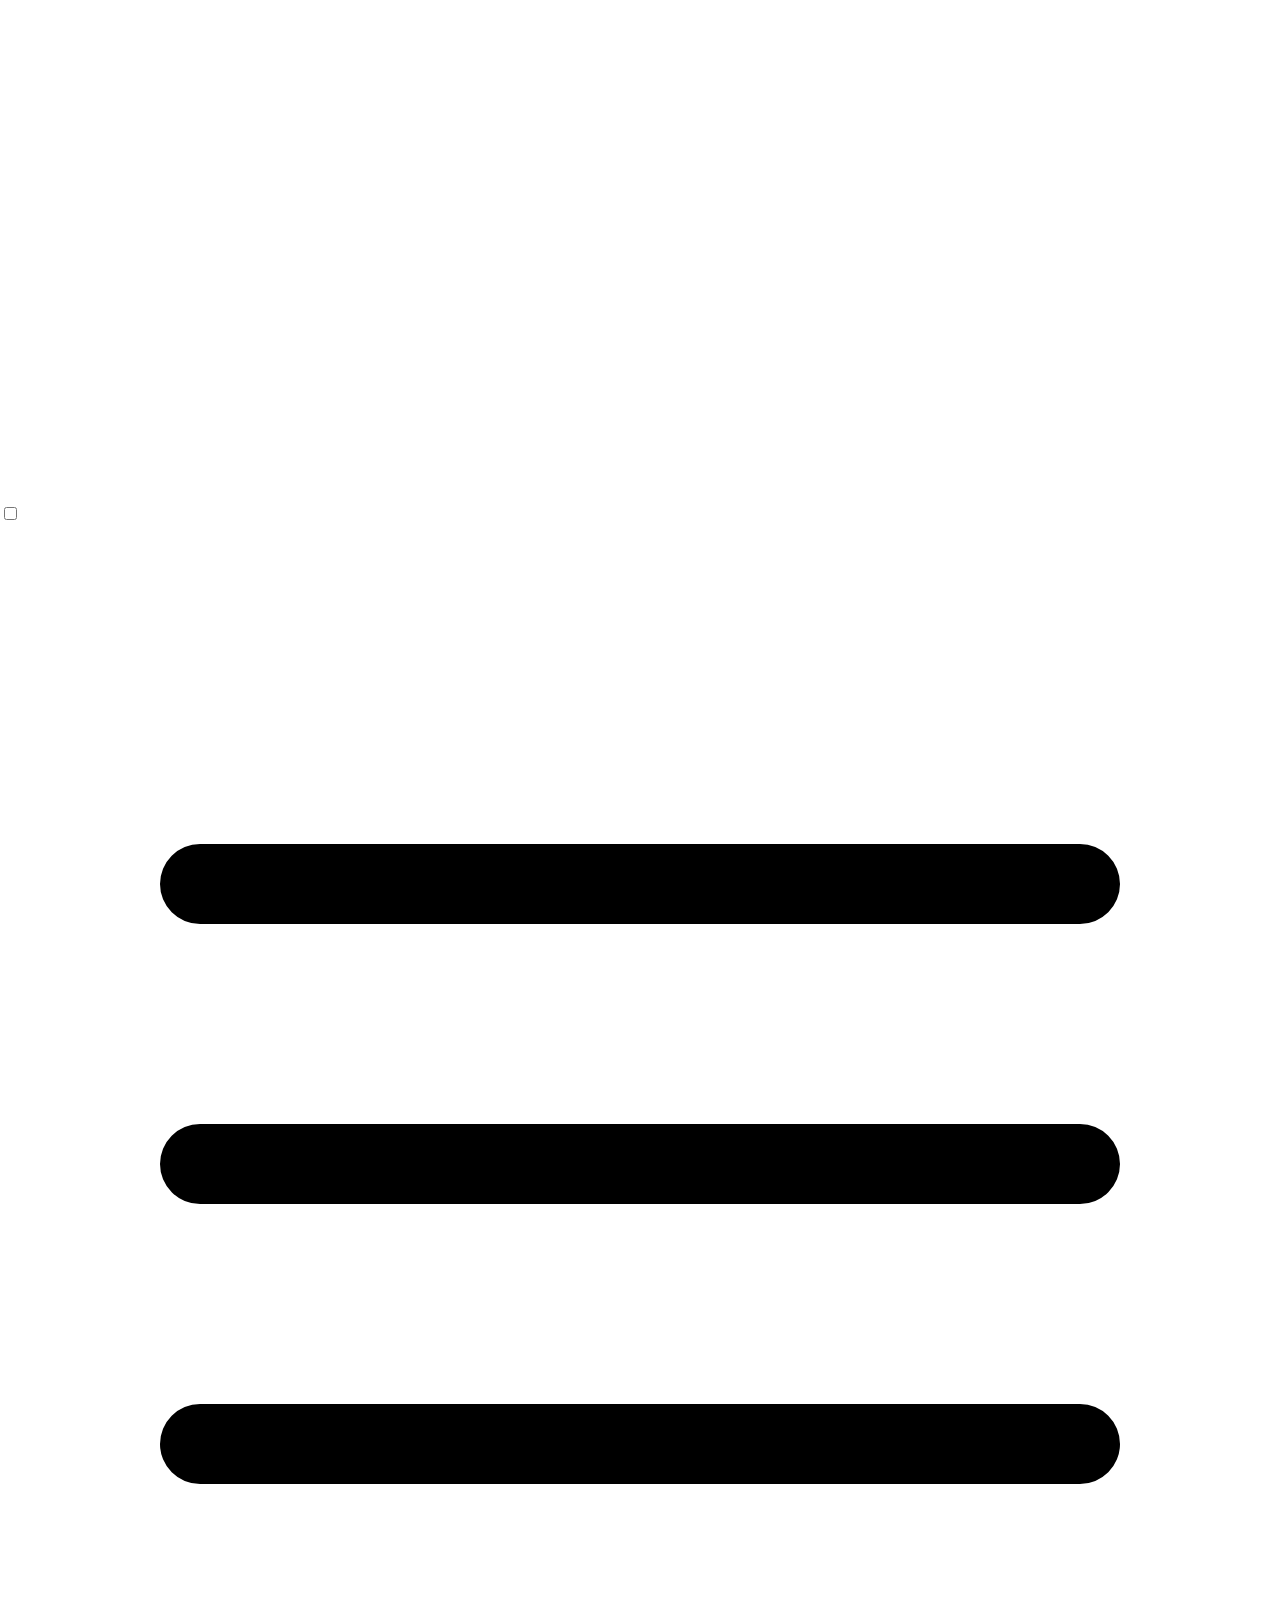
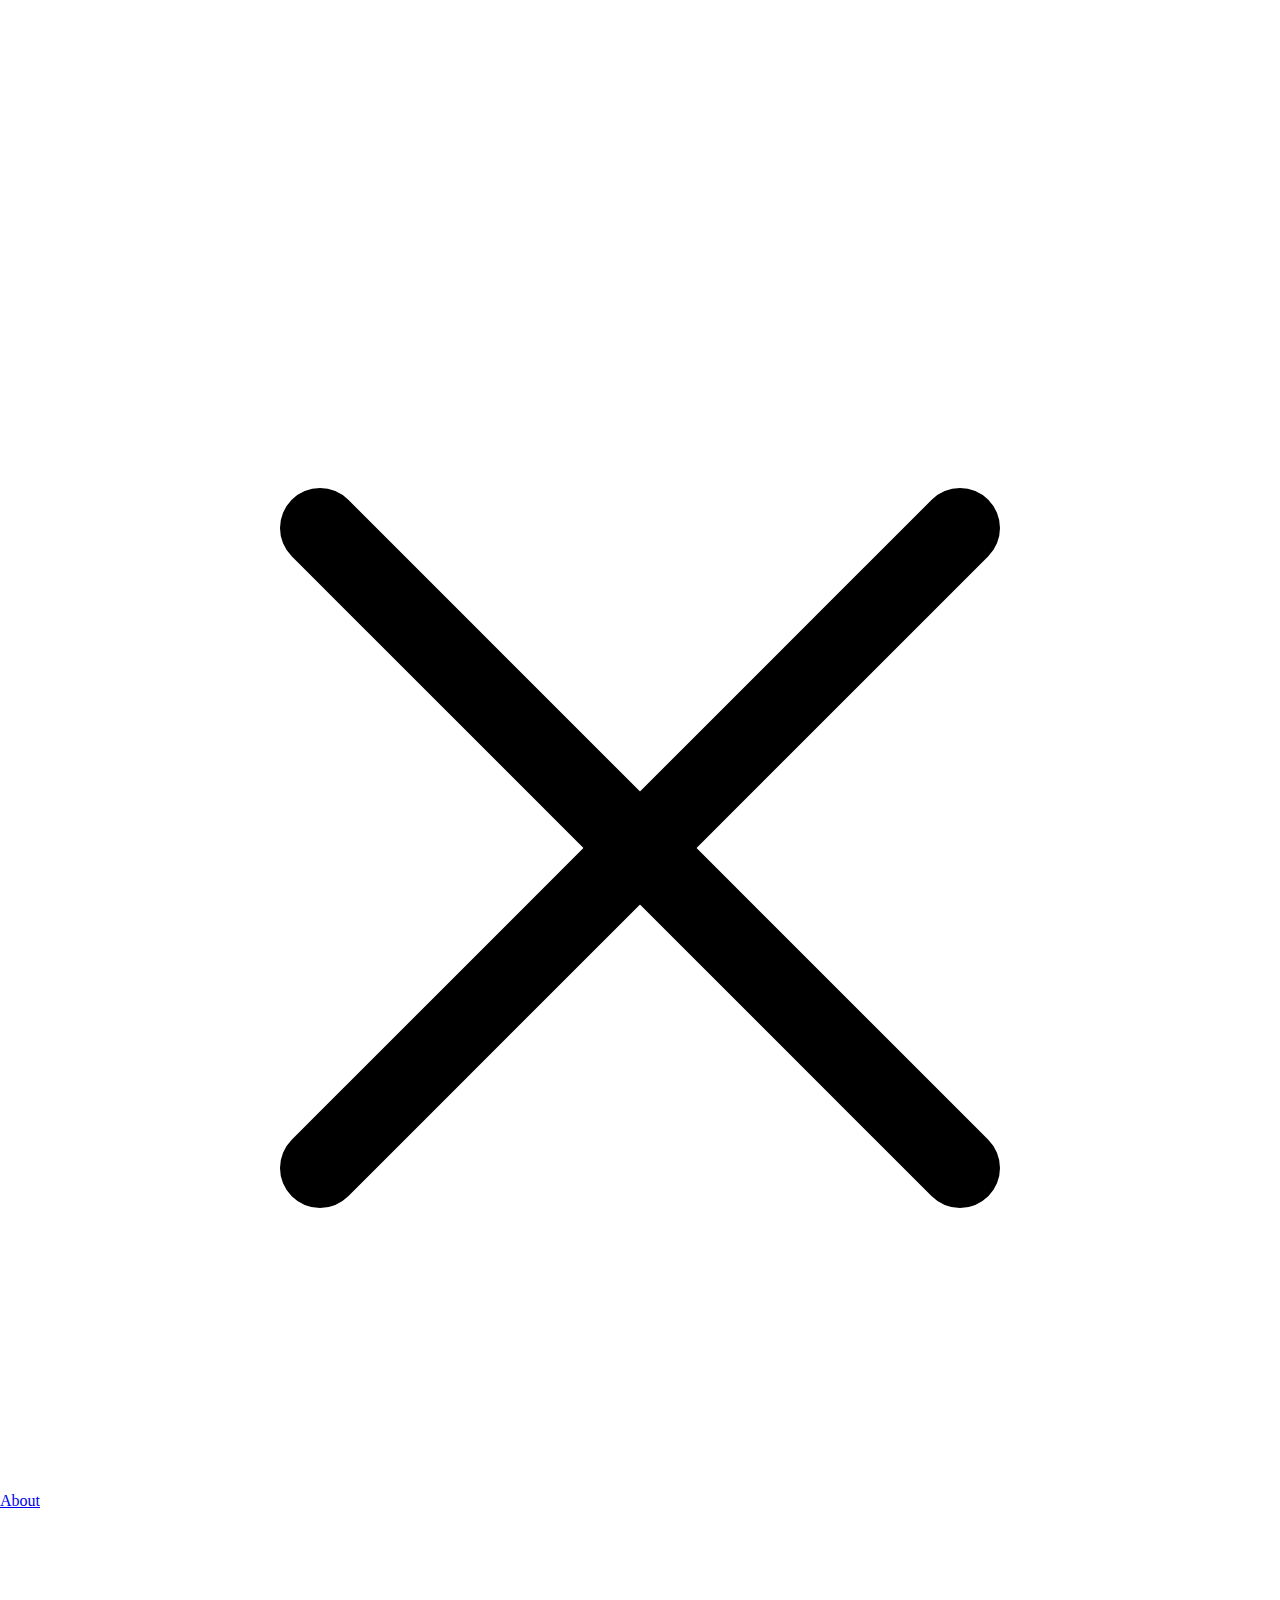
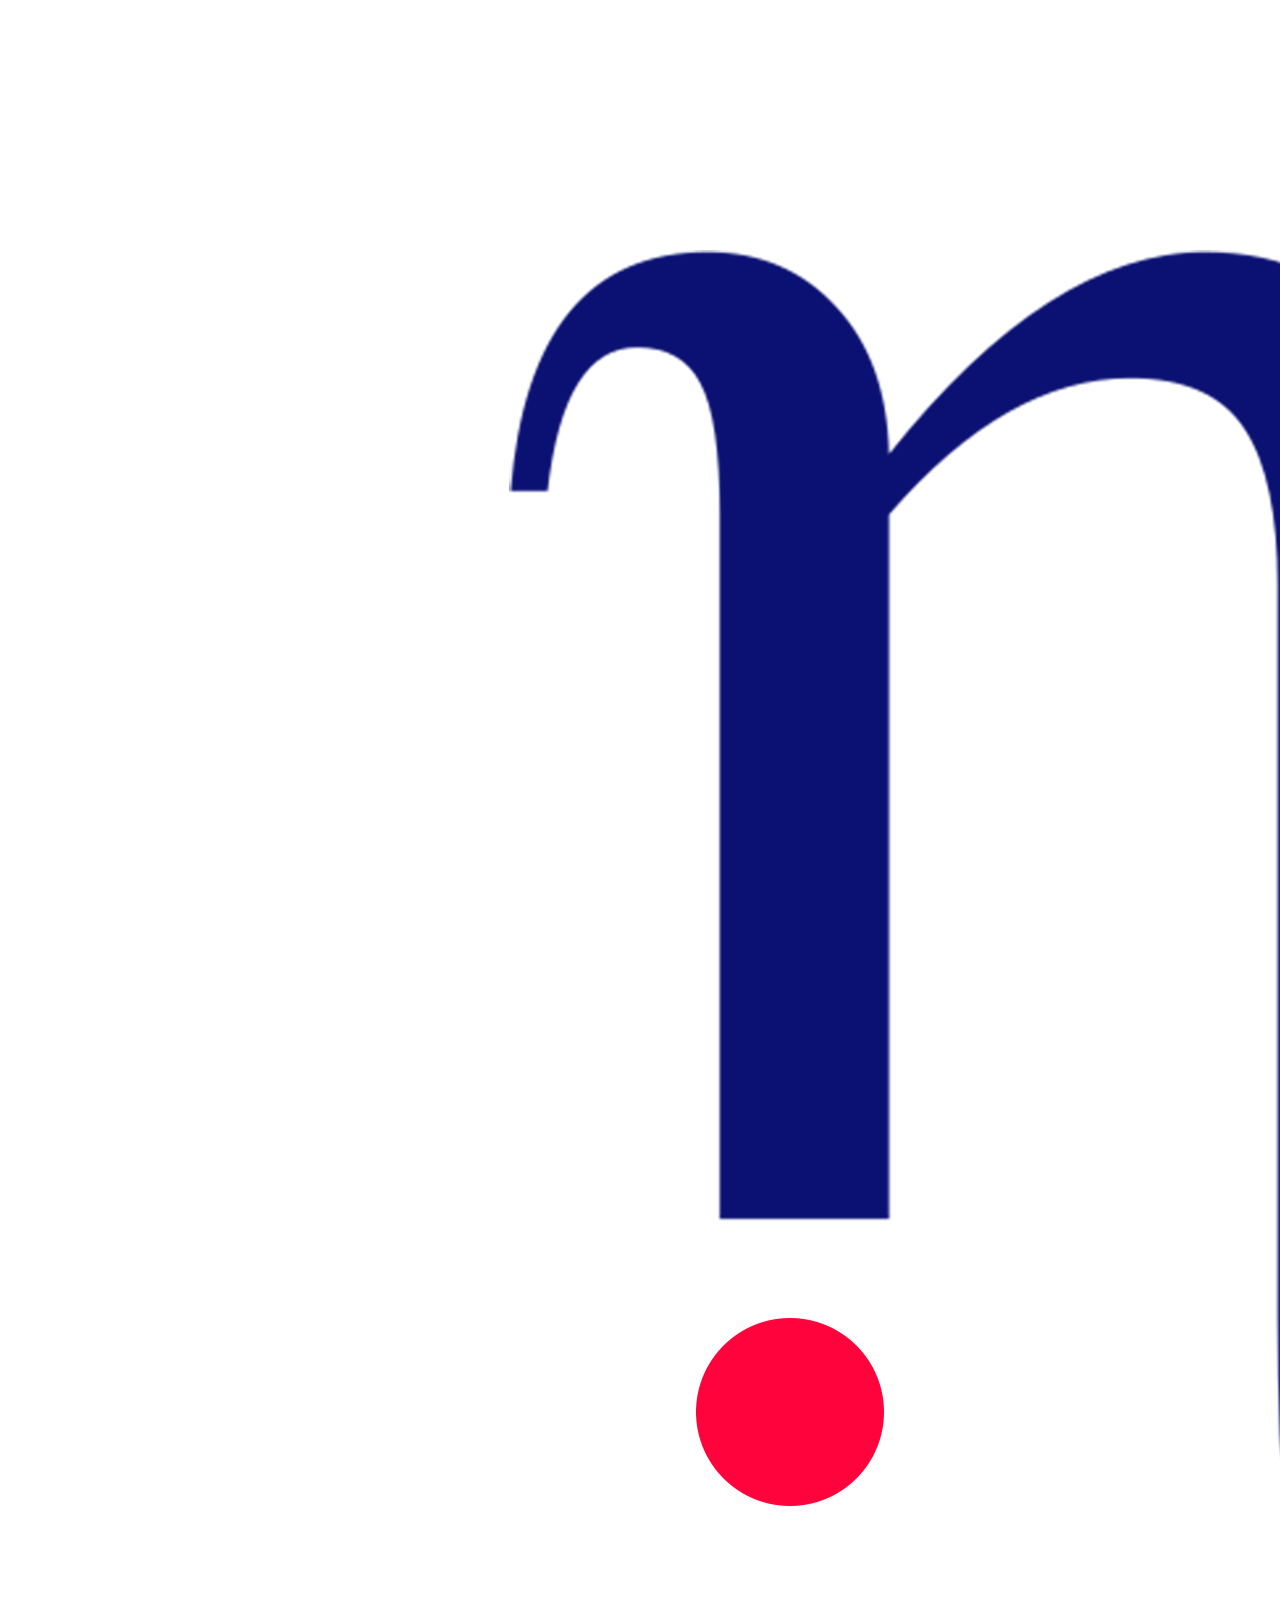
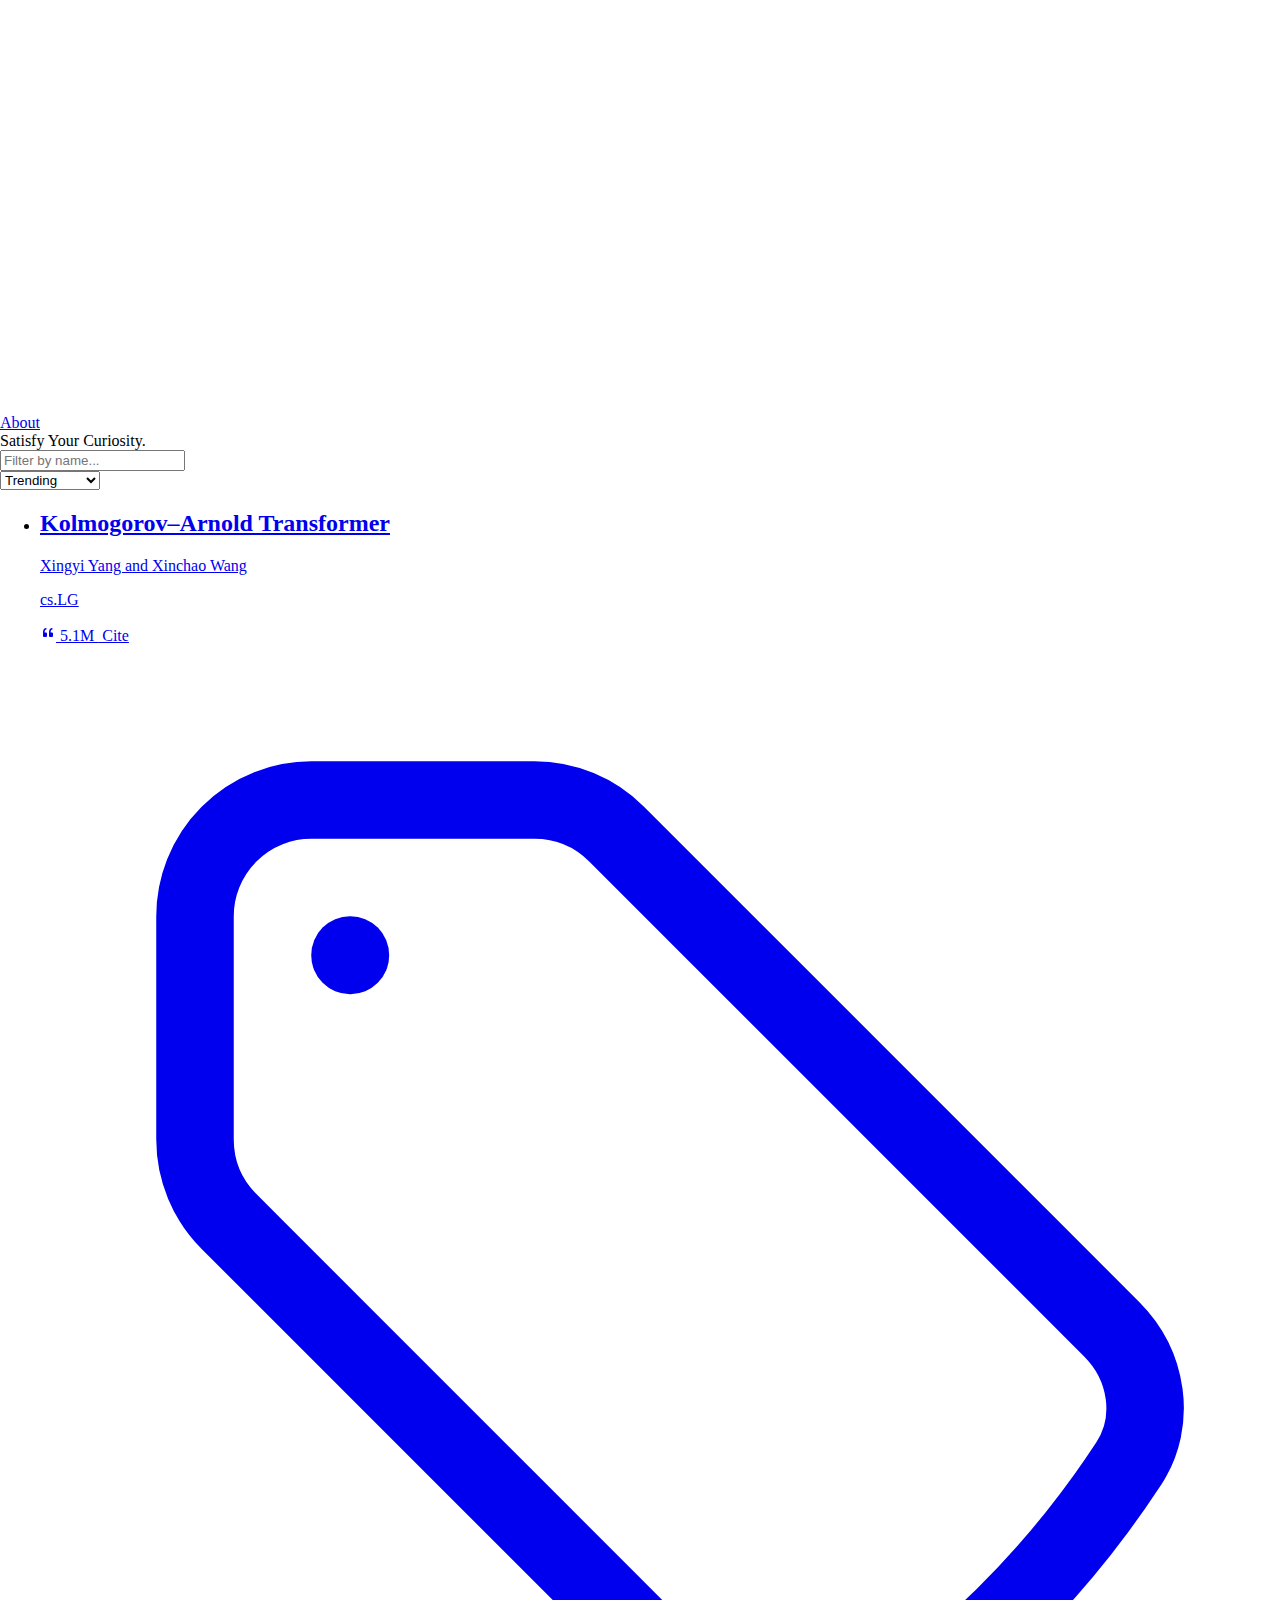
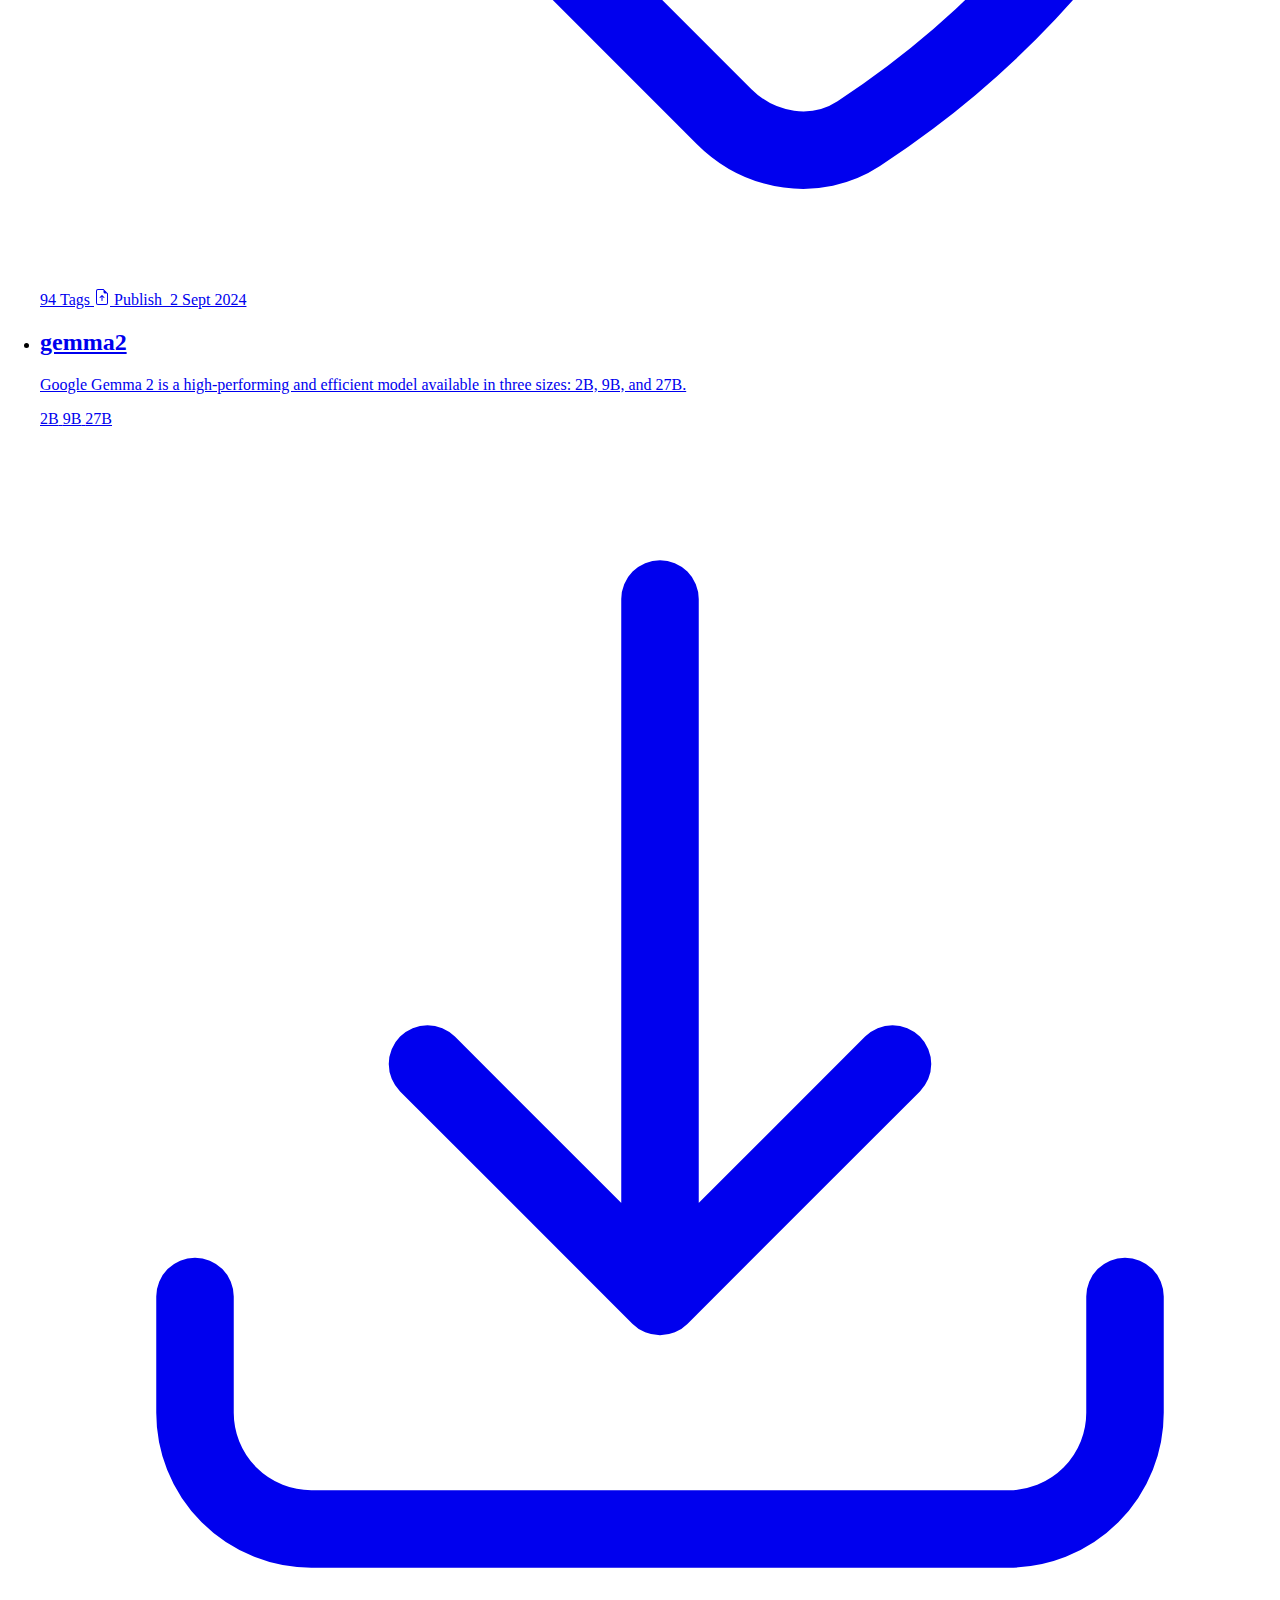
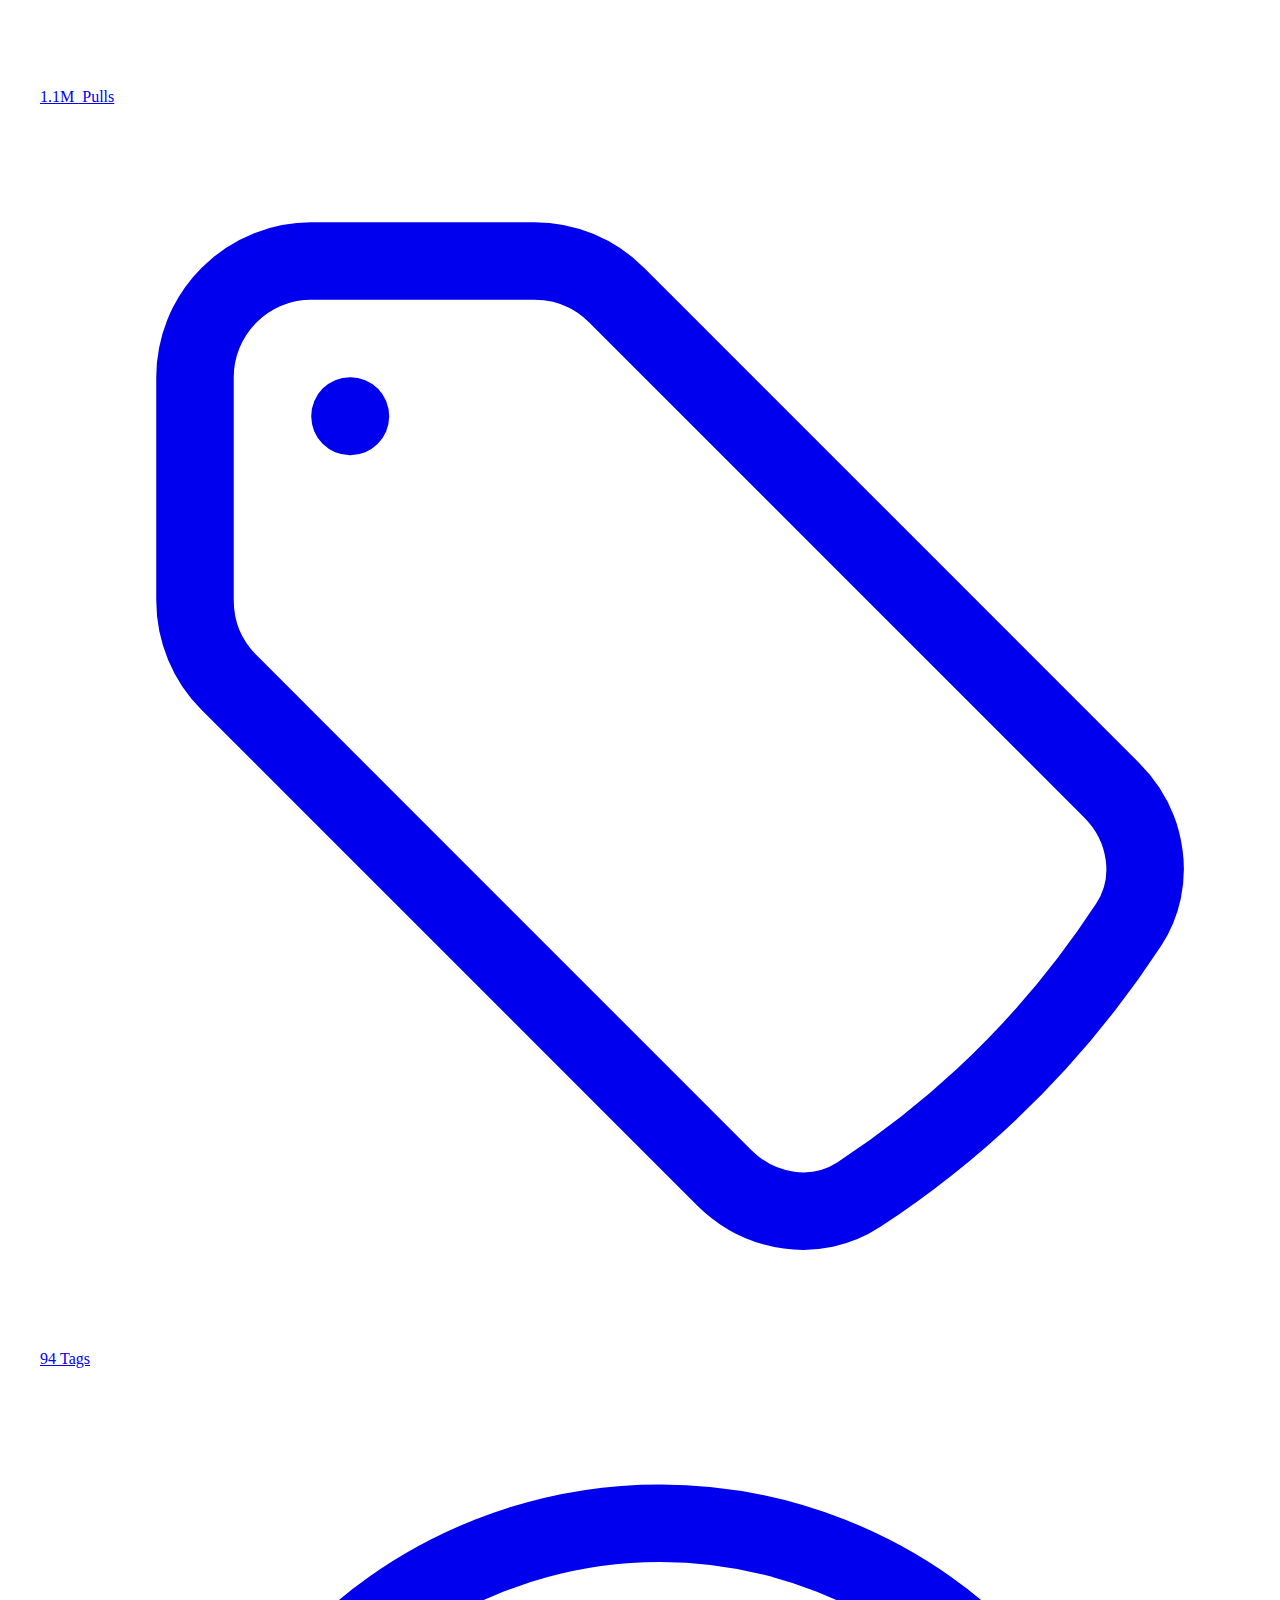
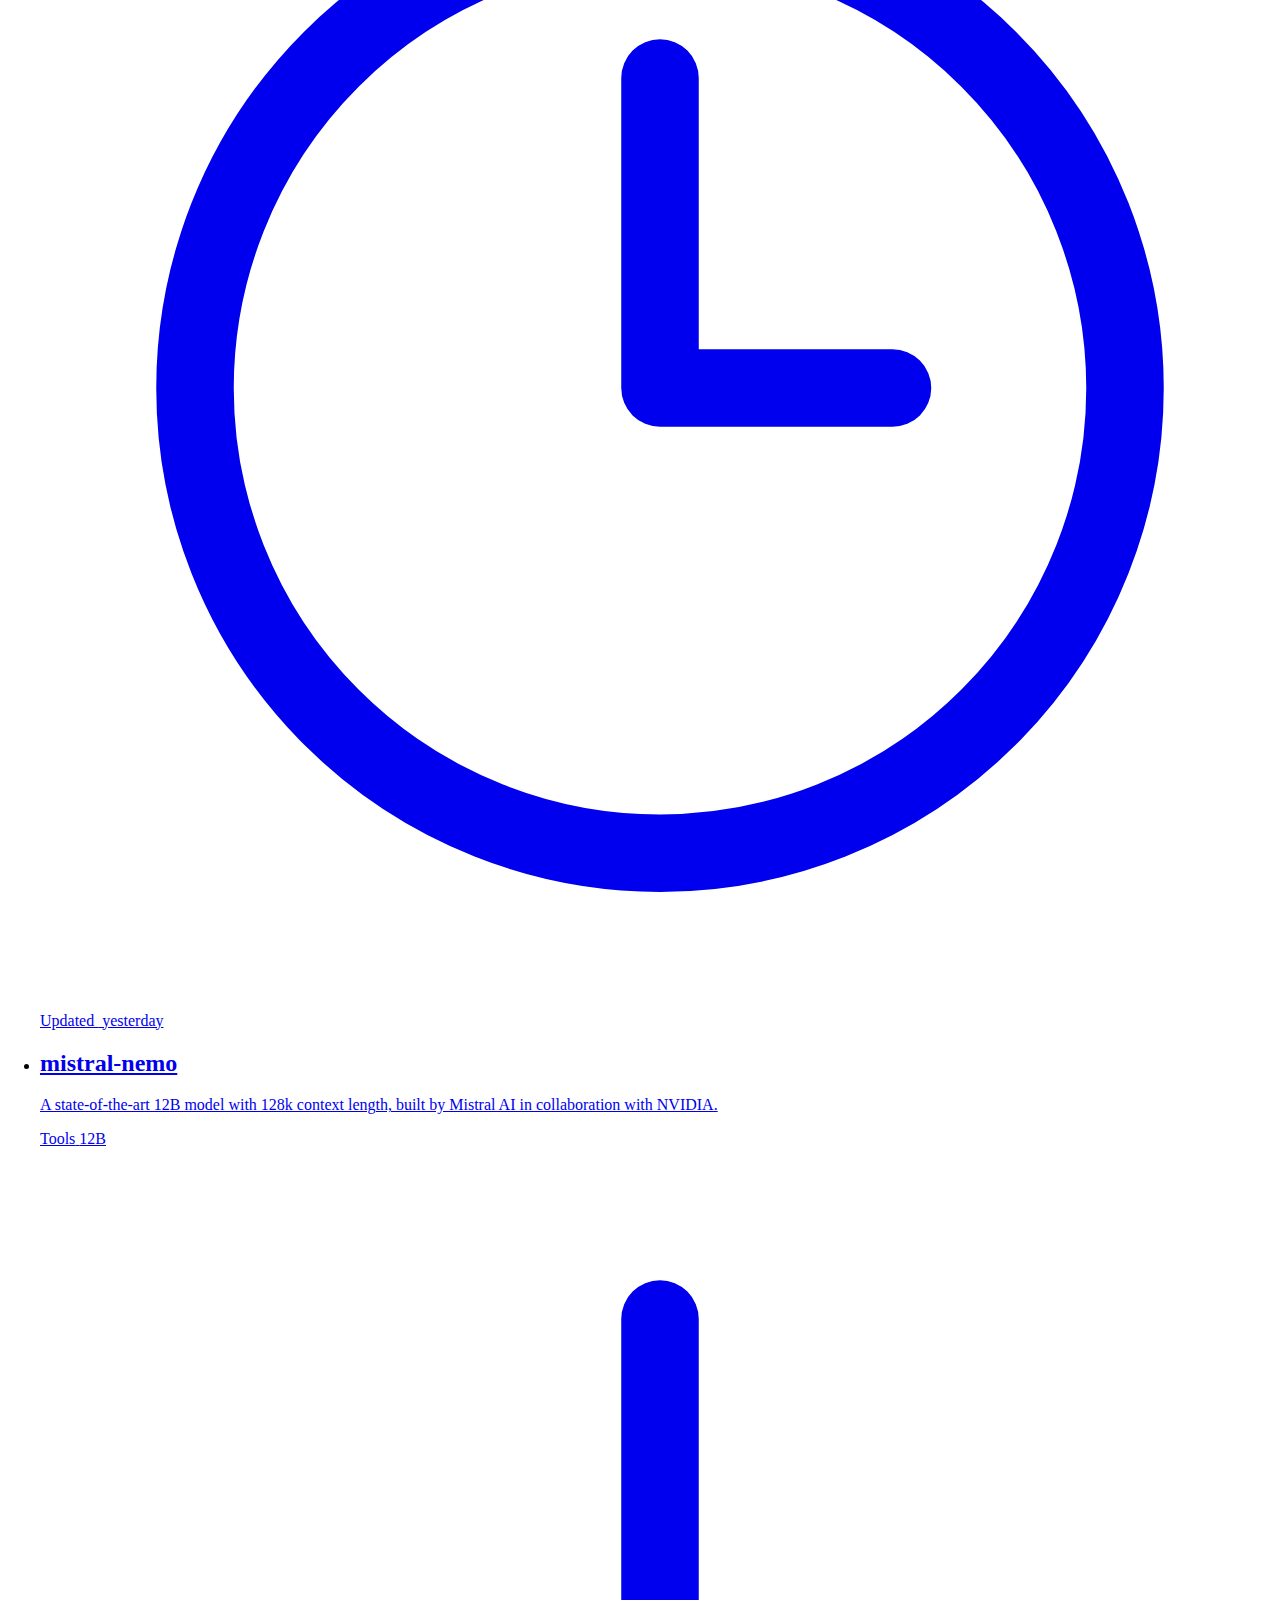
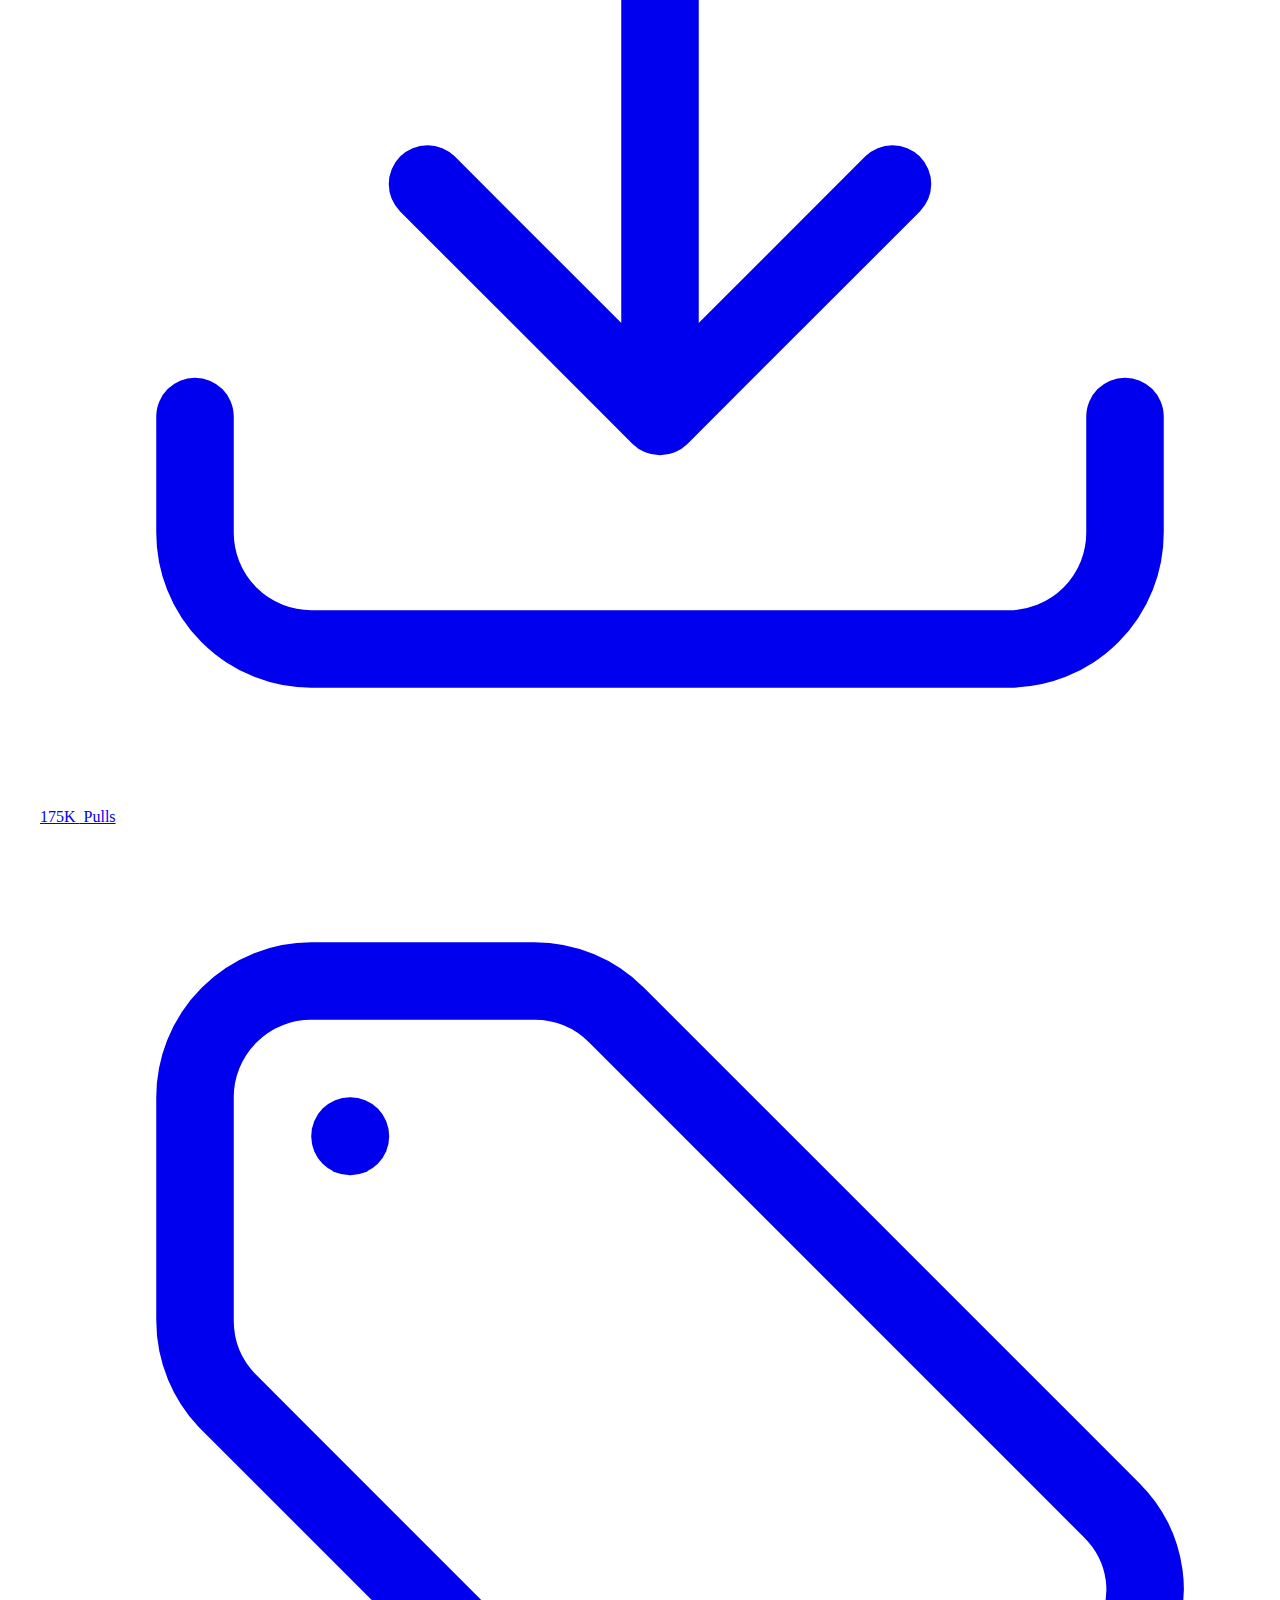
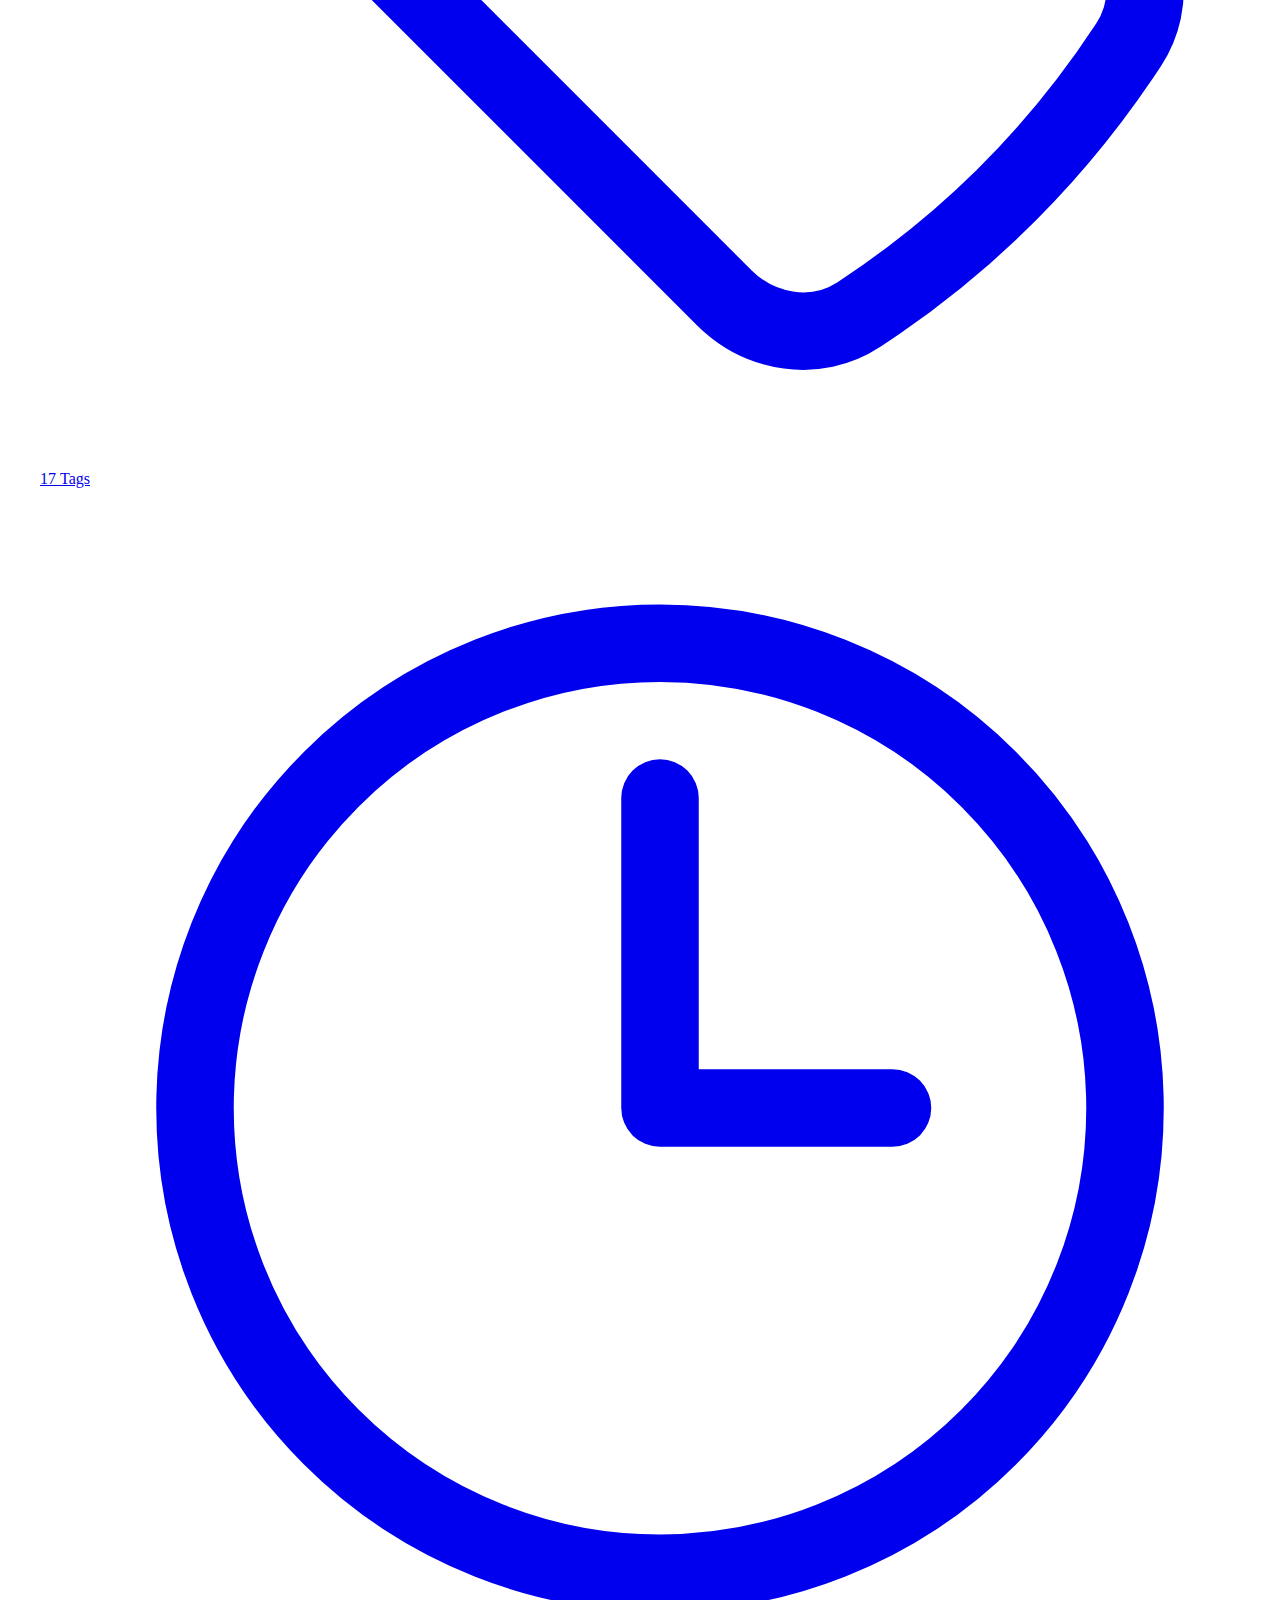
==== commit 7d6e9fde: "ollama front end" ====
--- a/docs/index.html
+++ b/docs/index.html
@@ -366,7 +366,7 @@
         <path d="M8.5 11.5a.5.5 0 0 1-1 0V7.707L6.354 8.854a.5.5 0 1 1-.708-.708l2-2a.5.5 0 0 1 .708 0l2 2a.5.5 0 0 1-.708.708L8.5 7.707z"/>
         <path d="M14 14V4.5L9.5 0H4a2 2 0 0 0-2 2v12a2 2 0 0 0 2 2h8a2 2 0 0 0 2-2M9.5 3A1.5 1.5 0 0 0 11 4.5h2V14a1 1 0 0 1-1 1H4a1 1 0 0 1-1-1V2a1 1 0 0 1 1-1h5.5z"/>
       </svg>
-      <span class="hidden sm:flex">Updated&nbsp;</span>
+      <span class="hidden sm:flex">Publish&nbsp;</span>
       2 Sept 2024
     </span>
   </p>
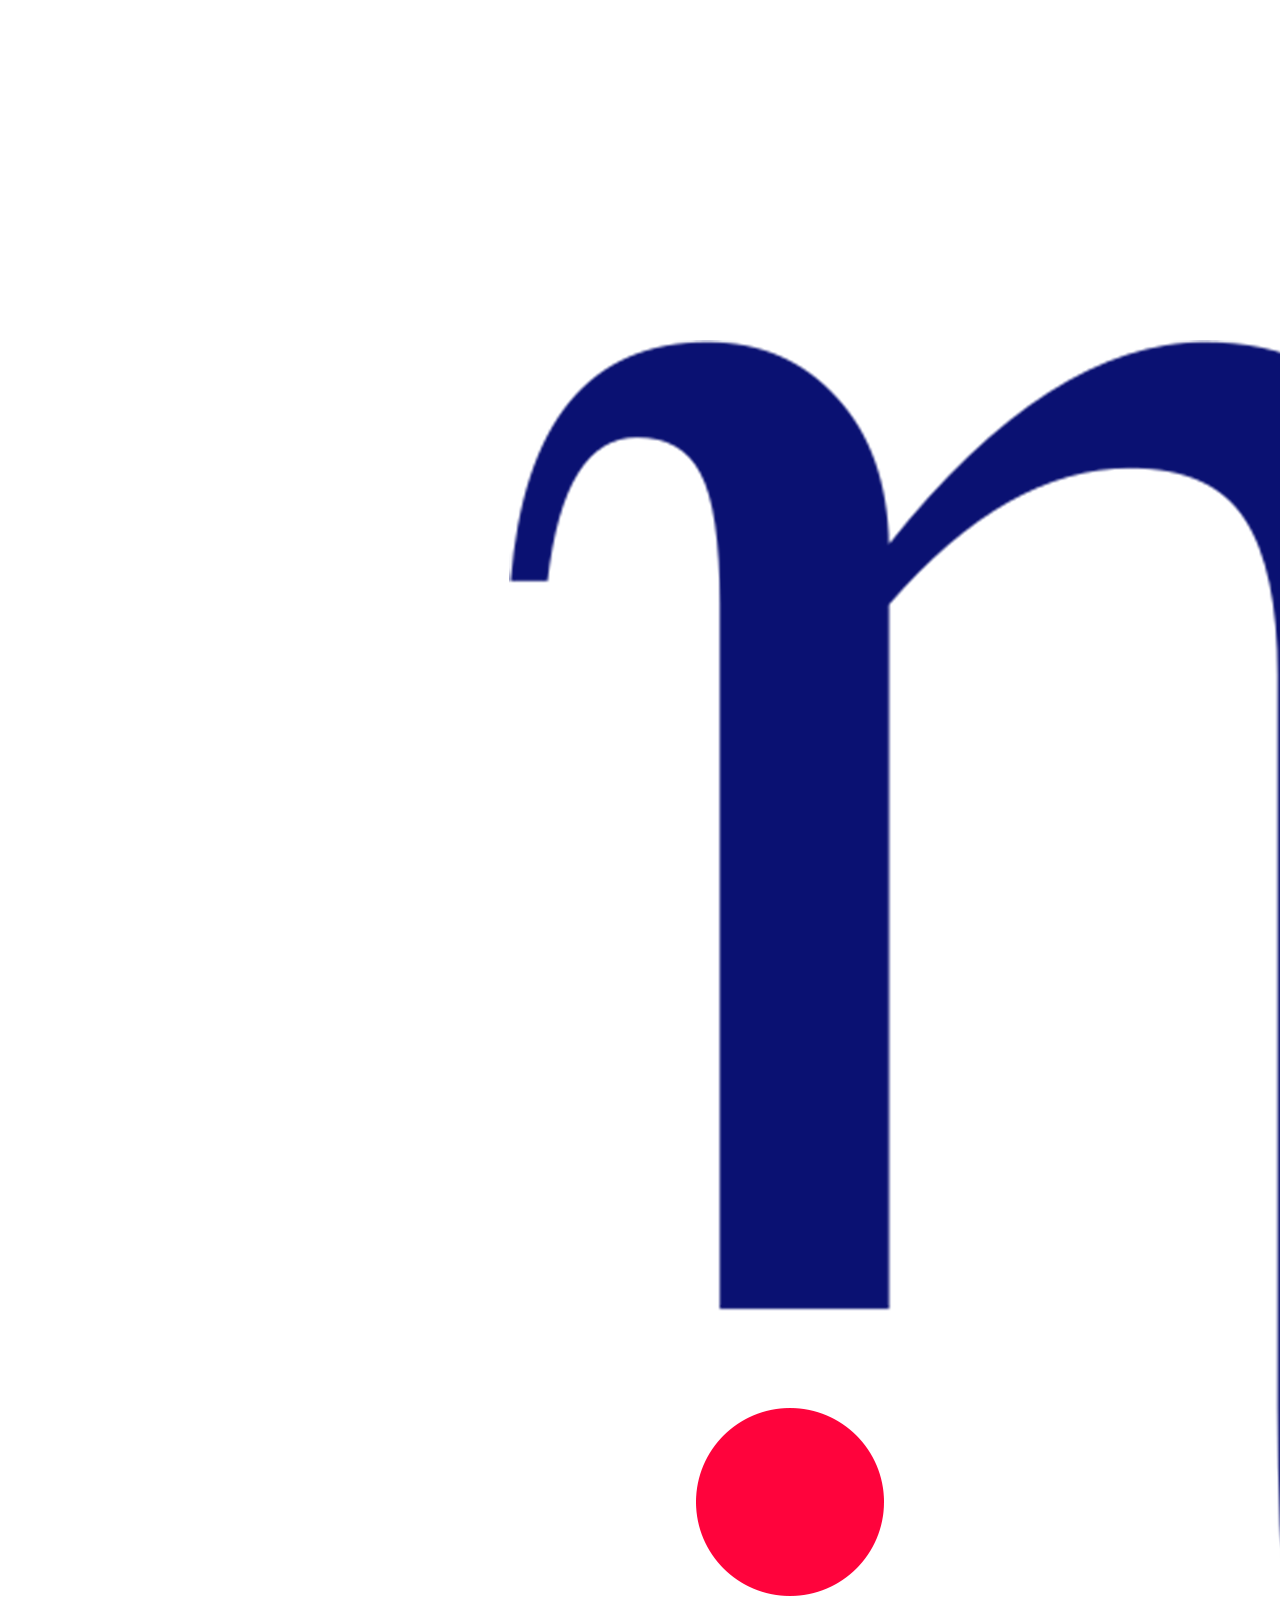
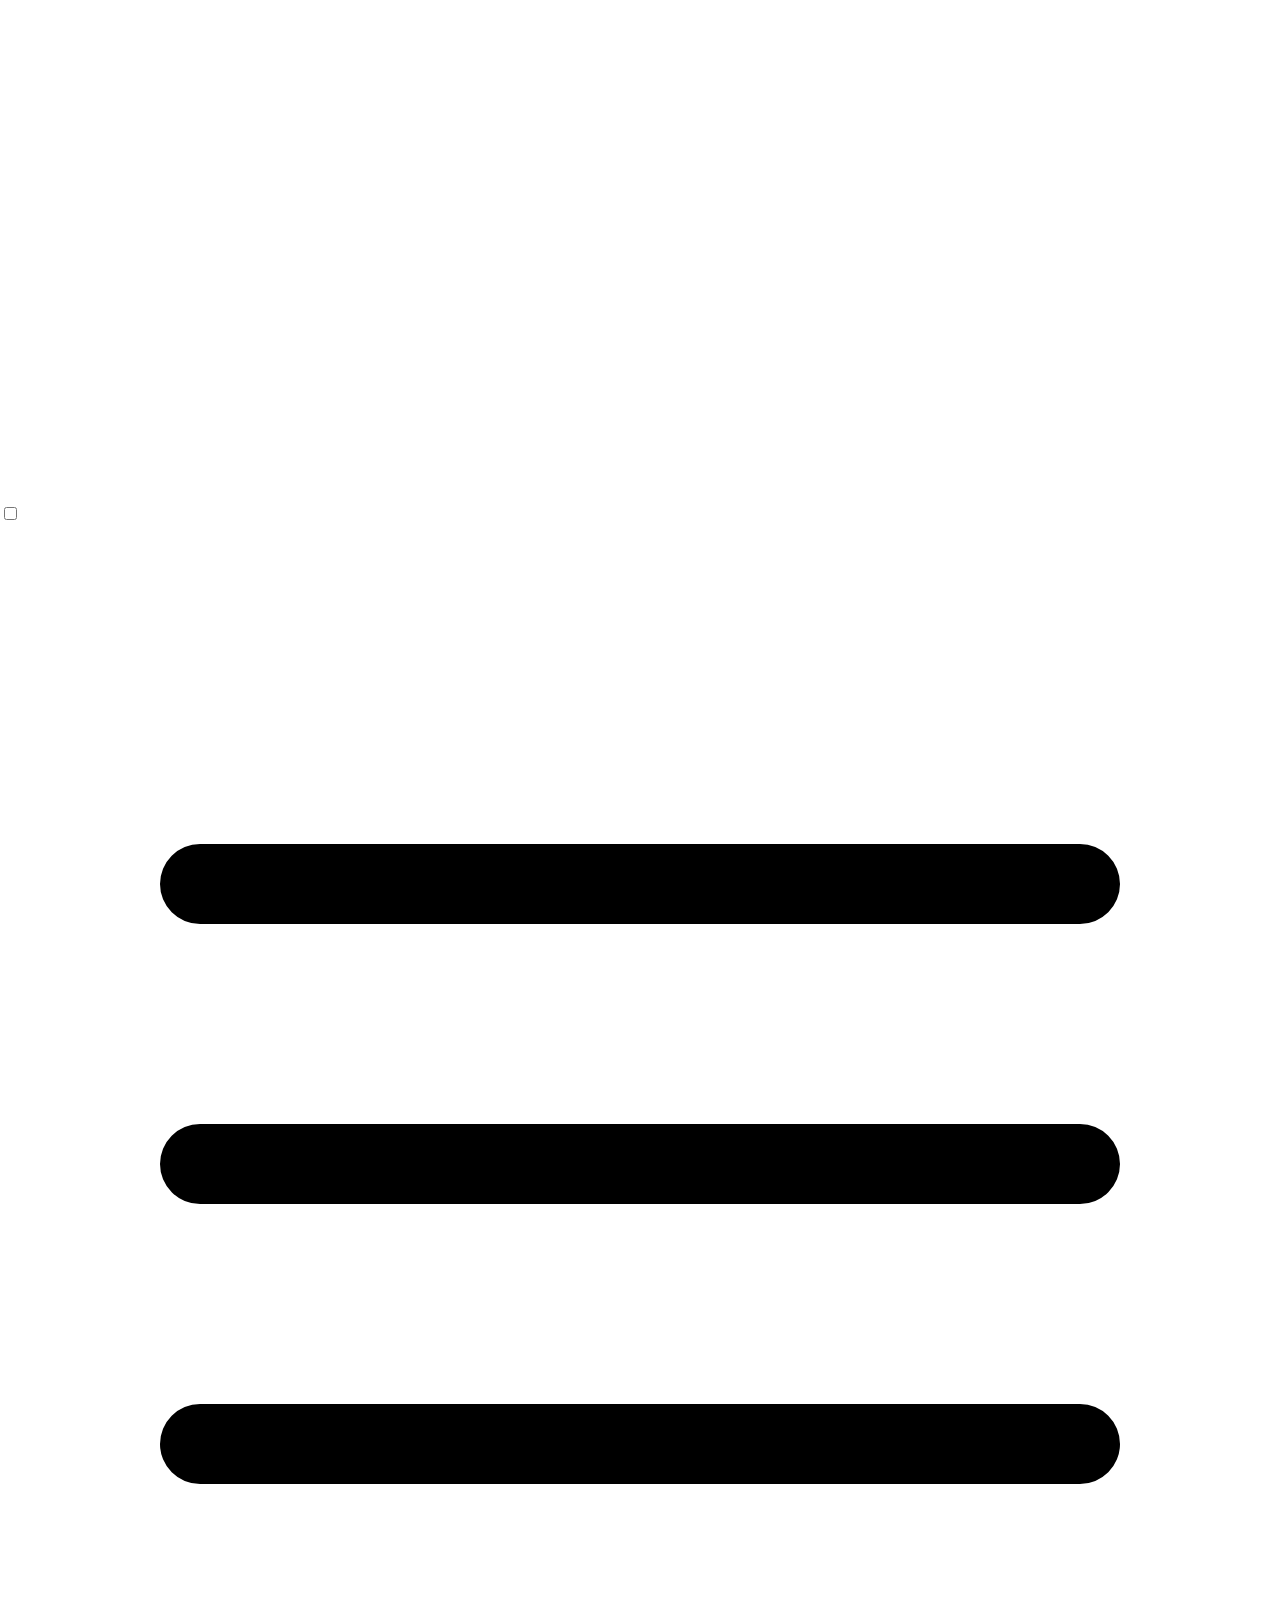
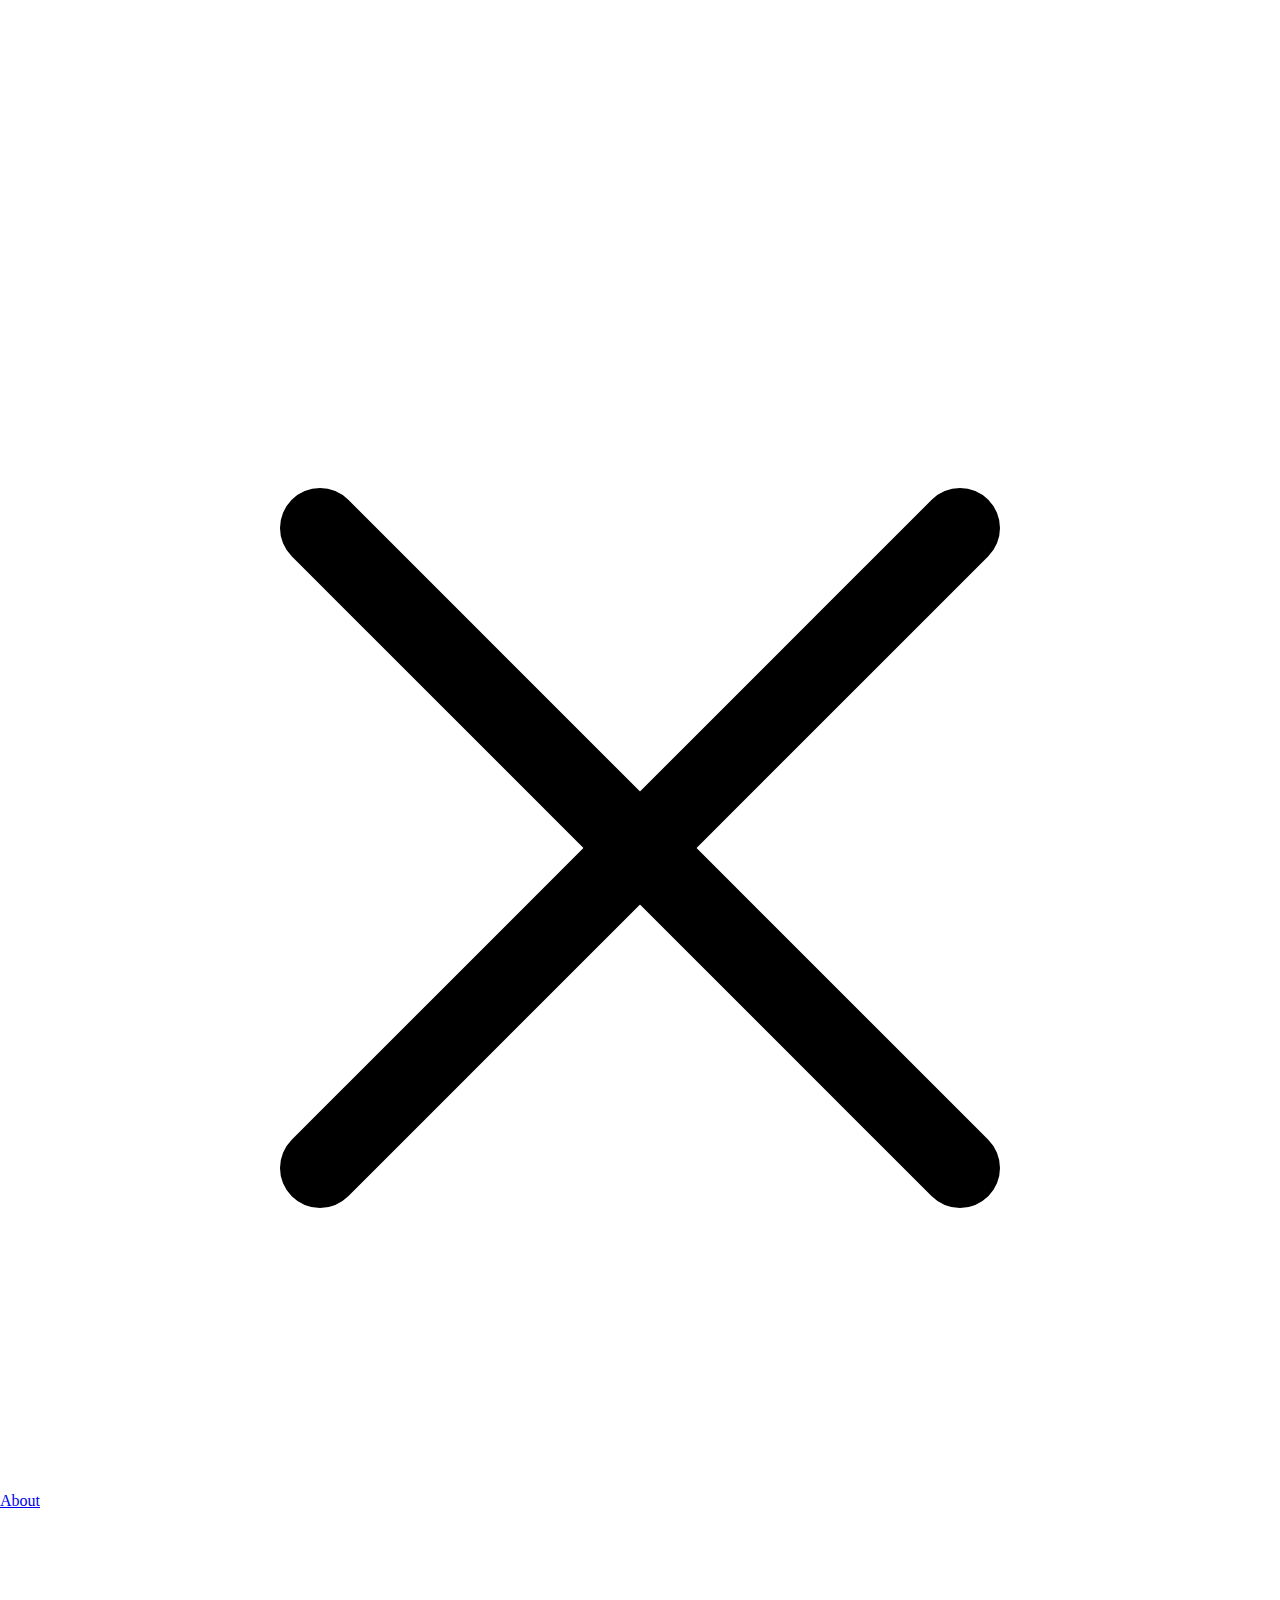
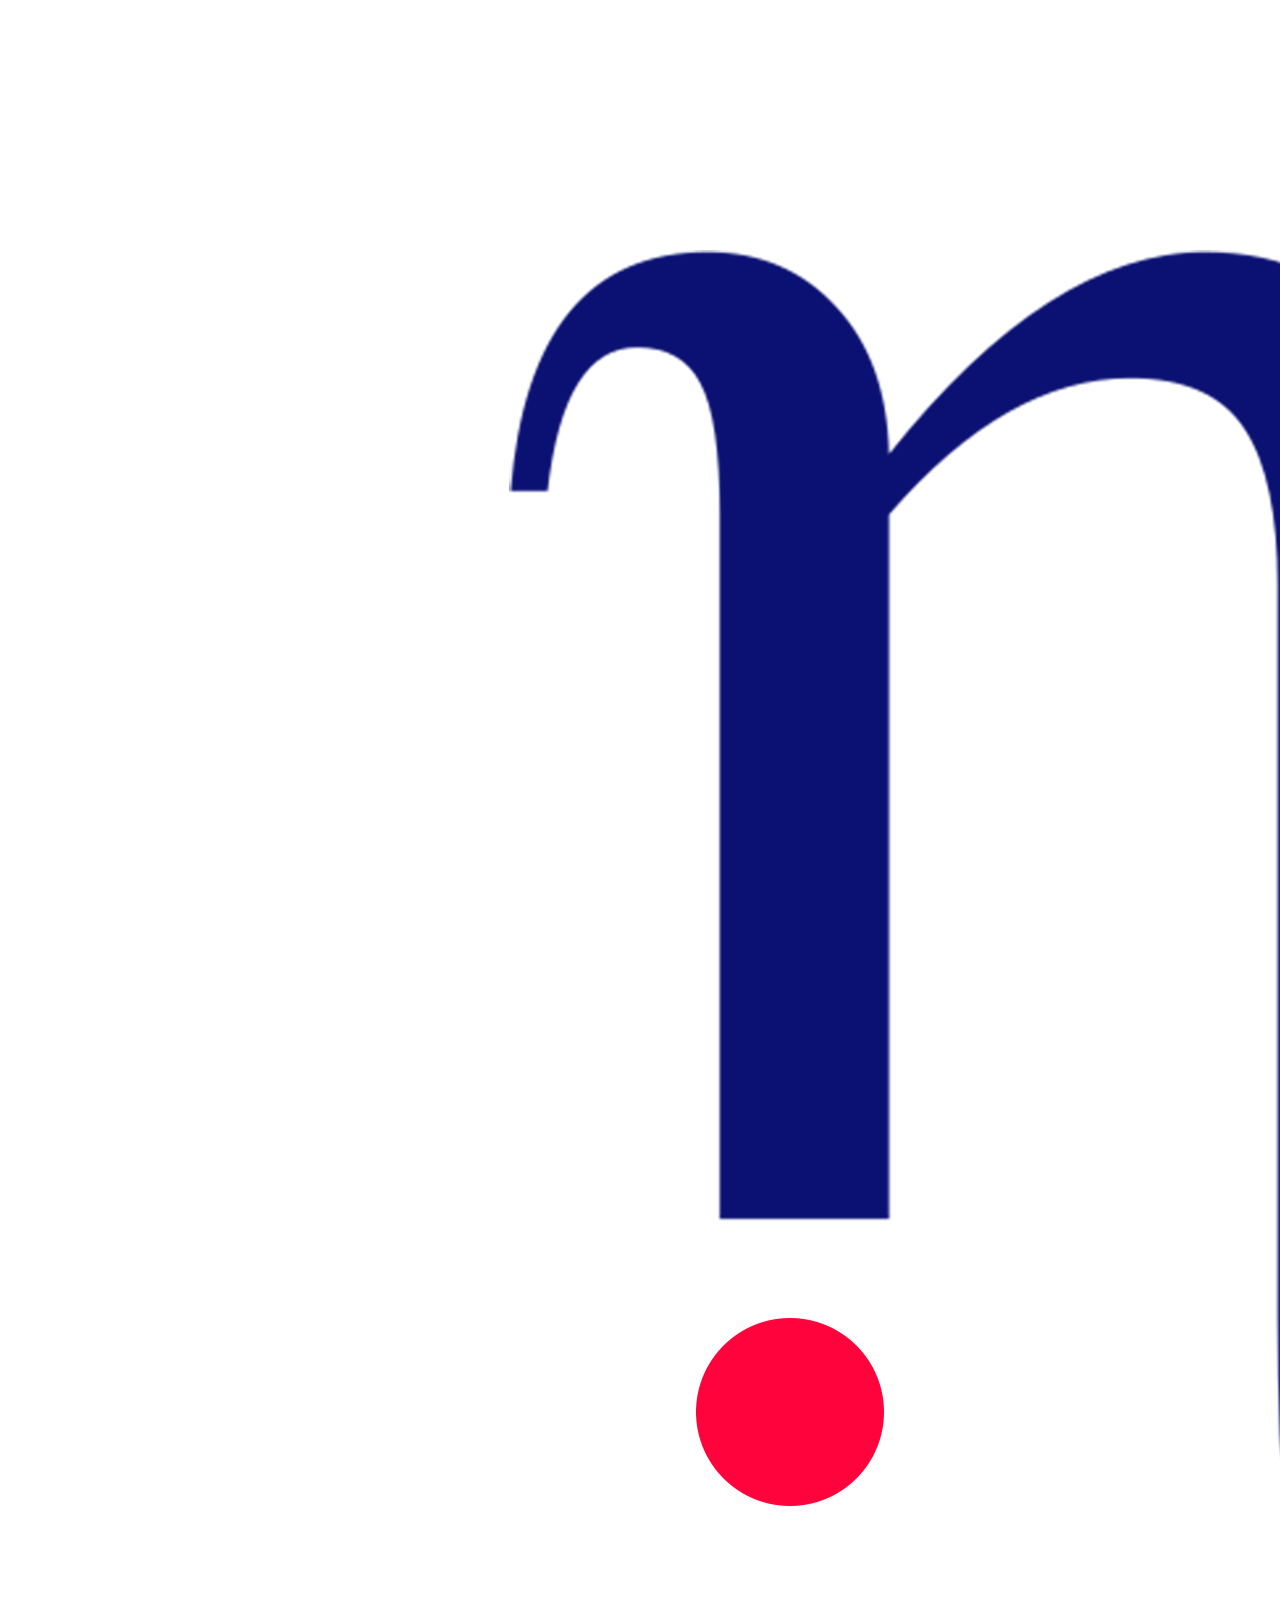
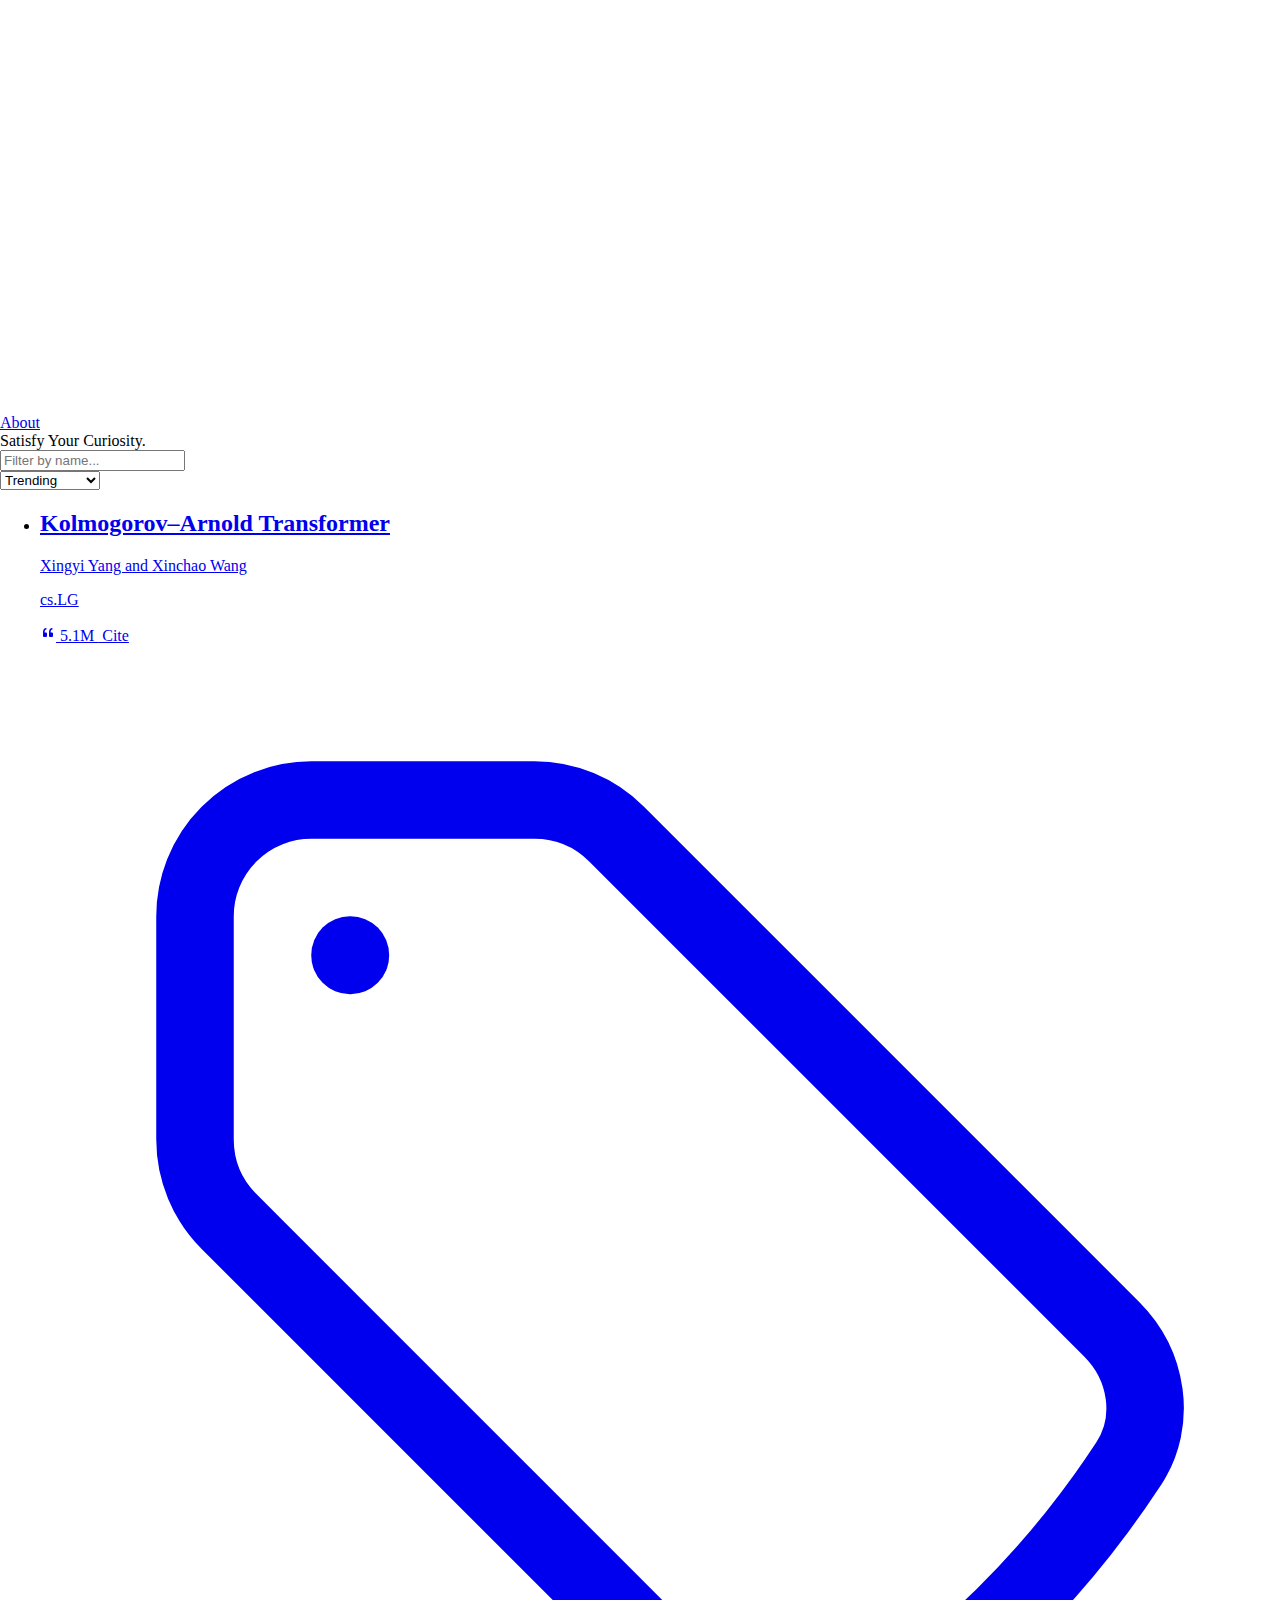
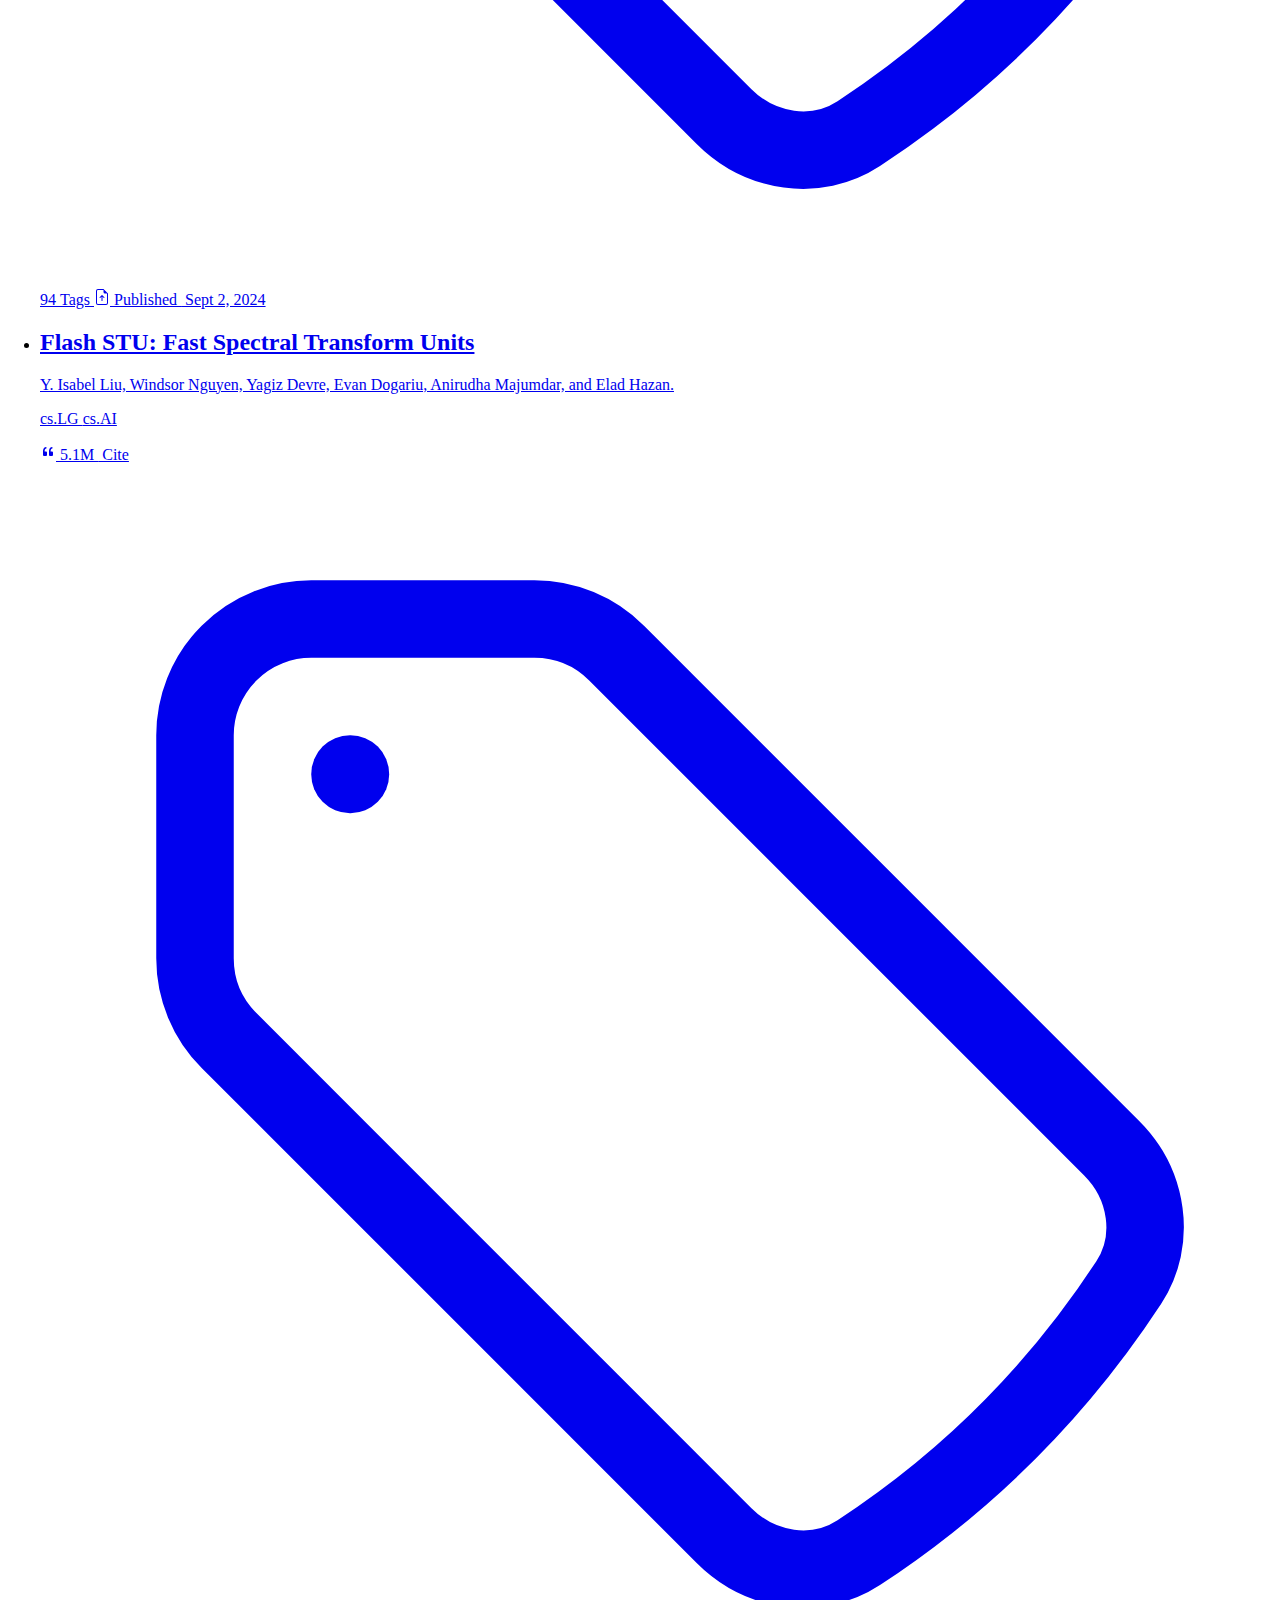
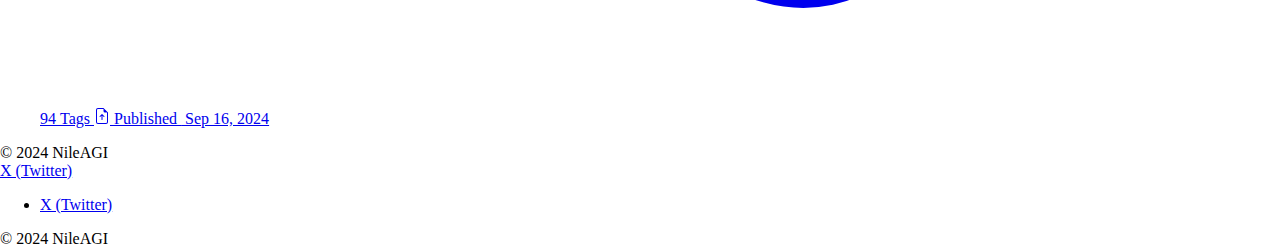
==== commit f75bfcf8: "ollama front end" ====
--- a/docs/index.html
+++ b/docs/index.html
@@ -366,21 +366,23 @@
         <path d="M8.5 11.5a.5.5 0 0 1-1 0V7.707L6.354 8.854a.5.5 0 1 1-.708-.708l2-2a.5.5 0 0 1 .708 0l2 2a.5.5 0 0 1-.708.708L8.5 7.707z"/>
         <path d="M14 14V4.5L9.5 0H4a2 2 0 0 0-2 2v12a2 2 0 0 0 2 2h8a2 2 0 0 0 2-2M9.5 3A1.5 1.5 0 0 0 11 4.5h2V14a1 1 0 0 1-1 1H4a1 1 0 0 1-1-1V2a1 1 0 0 1 1-1h5.5z"/>
       </svg>
-      <span class="hidden sm:flex">Publish&nbsp;</span>
-      2 Sept 2024
+      <span class="hidden sm:flex">Published&nbsp;</span>
+      Sept 2, 2024
     </span>
   </p>
 </div>
 
       </a>
     </li>
+    
+    
     
     <li class="flex items-baseline border-b border-neutral-200 py-6">
       <a href="./search_result.html" class="group w-full">
         <div class="flex items-center mb-3">
           <h2 class="truncate text-lg font-medium underline-offset-2 group-hover:underline md:text-2xl">
             <span>
-              gemma2
+              Flash STU: Fast Spectral Transform Units
             </span>
           </h2>
           
@@ -388,40 +390,31 @@
         
 <div class="flex flex-col space-y-2">
   
-  <p class="max-w-md break-words">Google Gemma 2 is a high-performing and efficient model available in three sizes: 2B, 9B, and 27B.</p>
+  <p class="max-w-md break-words">Y. Isabel Liu, Windsor Nguyen, Yagiz Devre, Evan Dogariu, Anirudha Majumdar, and Elad Hazan.</p>
   
   
   <div class="flex flex-wrap space-x-2">
     
-    
-    <span class="inline-flex items-center rounded-md bg-[#ddf4ff] px-2 py-[2px] text-xs sm:text-[13px] font-medium text-blue-600">2B</span>
-    
-    <span class="inline-flex items-center rounded-md bg-[#ddf4ff] px-2 py-[2px] text-xs sm:text-[13px] font-medium text-blue-600">9B</span>
-    
-    <span class="inline-flex items-center rounded-md bg-[#ddf4ff] px-2 py-[2px] text-xs sm:text-[13px] font-medium text-blue-600">27B</span>
+    <span class="inline-flex items-center rounded-md bg-indigo-50 px-2 py-[2px] text-xs sm:text-[13px] font-medium text-indigo-600">cs.LG </span>
+    
+    
+    <span class="inline-flex items-center rounded-md bg-[#ddf4ff] px-2 py-[2px] text-xs sm:text-[13px] font-medium text-blue-600">cs.AI</span>
+    
+    <!-- <span class="inline-flex items-center rounded-md bg-[#ddf4ff] px-2 py-[2px] text-xs sm:text-[13px] font-medium text-blue-600">70B</span>
+    
+    <span class="inline-flex items-center rounded-md bg-[#ddf4ff] px-2 py-[2px] text-xs sm:text-[13px] font-medium text-blue-600">405B</span> -->
     
   </div>
   
   <p class="my-2 flex space-x-5 text-[13px] font-medium text-neutral-500">
     
       <span class="flex items-center">
-        <svg
-          xmlns="http://www.w3.org/2000/svg"
-          fill="none"
-          viewBox="0 0 24 24"
-          stroke-width="1.5"
-          stroke="currentColor"
-          class="mr-1.5 h-[14px] w-[14px] sm:h-4 sm:w-4"
-        >
-          <path
-            stroke-linecap="round"
-            stroke-linejoin="round"
-            d="M3 16.5v2.25A2.25 2.25 0 005.25 21h13.5A2.25 2.25 0 0021 18.75V16.5M16.5 12L12 16.5m0 0L7.5 12m4.5 4.5V3"
-          />
+        <svg xmlns="http://www.w3.org/2000/svg" width="16" height="16" fill="currentColor" class="bi bi-quote" viewBox="0 0 16 16">
+          <path d="M12 12a1 1 0 0 0 1-1V8.558a1 1 0 0 0-1-1h-1.388q0-.527.062-1.054.093-.558.31-.992t.559-.683q.34-.279.868-.279V3q-.868 0-1.52.372a3.3 3.3 0 0 0-1.085.992 4.9 4.9 0 0 0-.62 1.458A7.7 7.7 0 0 0 9 7.558V11a1 1 0 0 0 1 1zm-6 0a1 1 0 0 0 1-1V8.558a1 1 0 0 0-1-1H4.612q0-.527.062-1.054.094-.558.31-.992.217-.434.559-.683.34-.279.868-.279V3q-.868 0-1.52.372a3.3 3.3 0 0 0-1.085.992 4.9 4.9 0 0 0-.62 1.458A7.7 7.7 0 0 0 3 7.558V11a1 1 0 0 0 1 1z"/>
         </svg>
-        1.1M
+        5.1M
         <span class="hidden sm:flex">
-          &nbsp;Pulls
+          &nbsp;Cite
         </span>
       </span>
     
@@ -446,304 +439,12 @@
       </span>
     
     <span class="flex items-center">
-      <svg 
-      xmlns="http://www.w3.org/2000/svg"
-      fill="none"
-      viewBox="0 0 24 24"
-      stroke-width="1.5"
-      stroke="currentColor"
-      class="mr-1.5 h-[14px] w-[14px] sm:h-4 sm:w-4"
-      >
-        <path 
-        stroke-linecap="round"
-        stroke-linejoin="round"
-        d="M12 6v6h4.5m4.5 0a9 9 0 1 1-18 0 9 9 0 0 1 18 0Z"
-        />
+      <svg xmlns="http://www.w3.org/2000/svg" width="16" height="16" fill="currentColor" class="bi bi-file-earmark-arrow-up" viewBox="0 0 16 16">
+        <path d="M8.5 11.5a.5.5 0 0 1-1 0V7.707L6.354 8.854a.5.5 0 1 1-.708-.708l2-2a.5.5 0 0 1 .708 0l2 2a.5.5 0 0 1-.708.708L8.5 7.707z"/>
+        <path d="M14 14V4.5L9.5 0H4a2 2 0 0 0-2 2v12a2 2 0 0 0 2 2h8a2 2 0 0 0 2-2M9.5 3A1.5 1.5 0 0 0 11 4.5h2V14a1 1 0 0 1-1 1H4a1 1 0 0 1-1-1V2a1 1 0 0 1 1-1h5.5z"/>
       </svg>
-      <span class="hidden sm:flex">Updated&nbsp;</span>
-      yesterday
-    </span>
-  </p>
-</div>
-
-      </a>
-    </li>
-    
-    <li class="flex items-baseline border-b border-neutral-200 py-6">
-      <a href="./search_result.html" class="group w-full">
-        <div class="flex items-center mb-3">
-          <h2 class="truncate text-lg font-medium underline-offset-2 group-hover:underline md:text-2xl">
-            <span>
-              mistral-nemo
-            </span>
-          </h2>
-          
-        </div>
-        
-<div class="flex flex-col space-y-2">
-  
-  <p class="max-w-md break-words">A state-of-the-art 12B model with 128k context length, built by Mistral AI in collaboration with NVIDIA.</p>
-  
-  
-  <div class="flex flex-wrap space-x-2">
-    
-    <span class="inline-flex items-center rounded-md bg-indigo-50 px-2 py-[2px] text-xs sm:text-[13px] font-medium text-indigo-600">Tools</span>
-    
-    
-    <span class="inline-flex items-center rounded-md bg-[#ddf4ff] px-2 py-[2px] text-xs sm:text-[13px] font-medium text-blue-600">12B</span>
-    
-  </div>
-  
-  <p class="my-2 flex space-x-5 text-[13px] font-medium text-neutral-500">
-    
-      <span class="flex items-center">
-        <svg
-          xmlns="http://www.w3.org/2000/svg"
-          fill="none"
-          viewBox="0 0 24 24"
-          stroke-width="1.5"
-          stroke="currentColor"
-          class="mr-1.5 h-[14px] w-[14px] sm:h-4 sm:w-4"
-        >
-          <path
-            stroke-linecap="round"
-            stroke-linejoin="round"
-            d="M3 16.5v2.25A2.25 2.25 0 005.25 21h13.5A2.25 2.25 0 0021 18.75V16.5M16.5 12L12 16.5m0 0L7.5 12m4.5 4.5V3"
-          />
-        </svg>
-        175K
-        <span class="hidden sm:flex">
-          &nbsp;Pulls
-        </span>
-      </span>
-    
-    
-      <span class="flex items-center">
-        <svg
-          xmlns="http://www.w3.org/2000/svg"
-          fill="none"
-          viewBox="0 0 24 24"
-          stroke-width="1.5"
-          stroke="currentColor"
-          class="mr-1.5 h-[14px] w-[14px] sm:h-4 sm:w-4"
-        >
-          <path
-            stroke-linecap="round"
-            stroke-linejoin="round"
-            d="M9.568 3H5.25A2.25 2.25 0 003 5.25v4.318c0 .597.237 1.17.659 1.591l9.581 9.581c.699.699 1.78.872 2.607.33a18.095 18.095 0 005.223-5.223c.542-.827.369-1.908-.33-2.607L11.16 3.66A2.25 2.25 0 009.568 3z"
-          />
-          <path stroke-linecap="round" stroke-linejoin="round" d="M6 6h.008v.008H6V6z" />
-        </svg>
-        17<span class="hidden sm:flex">&nbsp;Tags</span>
-      </span>
-    
-    <span class="flex items-center">
-      <svg 
-      xmlns="http://www.w3.org/2000/svg"
-      fill="none"
-      viewBox="0 0 24 24"
-      stroke-width="1.5"
-      stroke="currentColor"
-      class="mr-1.5 h-[14px] w-[14px] sm:h-4 sm:w-4"
-      >
-        <path 
-        stroke-linecap="round"
-        stroke-linejoin="round"
-        d="M12 6v6h4.5m4.5 0a9 9 0 1 1-18 0 9 9 0 0 1 18 0Z"
-        />
-      </svg>
-      <span class="hidden sm:flex">Updated&nbsp;</span>
-      8 weeks ago
-    </span>
-  </p>
-</div>
-
-      </a>
-    </li>
-    
-    <li class="flex items-baseline border-b border-neutral-200 py-6">
-      <a href="./search_result.html" class="group w-full">
-        <div class="flex items-center mb-3">
-          <h2 class="truncate text-lg font-medium underline-offset-2 group-hover:underline md:text-2xl">
-            <span>
-              mistral-large
-            </span>
-          </h2>
-          
-        </div>
-        
-<div class="flex flex-col space-y-2">
-  
-  <p class="max-w-md break-words">Mistral Large 2 is Mistral&#39;s new flagship model that is significantly more capable in code generation, mathematics, and reasoning with 128k context window and support for dozens of languages.</p>
-  
-  
-  <div class="flex flex-wrap space-x-2">
-    
-    <span class="inline-flex items-center rounded-md bg-indigo-50 px-2 py-[2px] text-xs sm:text-[13px] font-medium text-indigo-600">Tools</span>
-    
-    
-    <span class="inline-flex items-center rounded-md bg-[#ddf4ff] px-2 py-[2px] text-xs sm:text-[13px] font-medium text-blue-600">123B</span>
-    
-  </div>
-  
-  <p class="my-2 flex space-x-5 text-[13px] font-medium text-neutral-500">
-    
-      <span class="flex items-center">
-        <svg
-          xmlns="http://www.w3.org/2000/svg"
-          fill="none"
-          viewBox="0 0 24 24"
-          stroke-width="1.5"
-          stroke="currentColor"
-          class="mr-1.5 h-[14px] w-[14px] sm:h-4 sm:w-4"
-        >
-          <path
-            stroke-linecap="round"
-            stroke-linejoin="round"
-            d="M3 16.5v2.25A2.25 2.25 0 005.25 21h13.5A2.25 2.25 0 0021 18.75V16.5M16.5 12L12 16.5m0 0L7.5 12m4.5 4.5V3"
-          />
-        </svg>
-        56.5K
-        <span class="hidden sm:flex">
-          &nbsp;Pulls
-        </span>
-      </span>
-    
-    
-      <span class="flex items-center">
-        <svg
-          xmlns="http://www.w3.org/2000/svg"
-          fill="none"
-          viewBox="0 0 24 24"
-          stroke-width="1.5"
-          stroke="currentColor"
-          class="mr-1.5 h-[14px] w-[14px] sm:h-4 sm:w-4"
-        >
-          <path
-            stroke-linecap="round"
-            stroke-linejoin="round"
-            d="M9.568 3H5.25A2.25 2.25 0 003 5.25v4.318c0 .597.237 1.17.659 1.591l9.581 9.581c.699.699 1.78.872 2.607.33a18.095 18.095 0 005.223-5.223c.542-.827.369-1.908-.33-2.607L11.16 3.66A2.25 2.25 0 009.568 3z"
-          />
-          <path stroke-linecap="round" stroke-linejoin="round" d="M6 6h.008v.008H6V6z" />
-        </svg>
-        17<span class="hidden sm:flex">&nbsp;Tags</span>
-      </span>
-    
-    <span class="flex items-center">
-      <svg 
-      xmlns="http://www.w3.org/2000/svg"
-      fill="none"
-      viewBox="0 0 24 24"
-      stroke-width="1.5"
-      stroke="currentColor"
-      class="mr-1.5 h-[14px] w-[14px] sm:h-4 sm:w-4"
-      >
-        <path 
-        stroke-linecap="round"
-        stroke-linejoin="round"
-        d="M12 6v6h4.5m4.5 0a9 9 0 1 1-18 0 9 9 0 0 1 18 0Z"
-        />
-      </svg>
-      <span class="hidden sm:flex">Updated&nbsp;</span>
-      7 weeks ago
-    </span>
-  </p>
-</div>
-
-      </a>
-    </li>
-    
-    <li class="flex items-baseline border-b border-neutral-200 py-6">
-      <a href="./search_result.html" class="group w-full">
-        <div class="flex items-center mb-3">
-          <h2 class="truncate text-lg font-medium underline-offset-2 group-hover:underline md:text-2xl">
-            <span>
-              qwen2
-            </span>
-          </h2>
-          
-        </div>
-        
-<div class="flex flex-col space-y-2">
-  
-  <p class="max-w-md break-words">Qwen2 is a new series of large language models from Alibaba group</p>
-  
-  
-  <div class="flex flex-wrap space-x-2">
-    
-    <span class="inline-flex items-center rounded-md bg-indigo-50 px-2 py-[2px] text-xs sm:text-[13px] font-medium text-indigo-600">Tools</span>
-    
-    
-    <span class="inline-flex items-center rounded-md bg-[#ddf4ff] px-2 py-[2px] text-xs sm:text-[13px] font-medium text-blue-600">0.5B</span>
-    
-    <span class="inline-flex items-center rounded-md bg-[#ddf4ff] px-2 py-[2px] text-xs sm:text-[13px] font-medium text-blue-600">1.5B</span>
-    
-    <span class="inline-flex items-center rounded-md bg-[#ddf4ff] px-2 py-[2px] text-xs sm:text-[13px] font-medium text-blue-600">7B</span>
-    
-    <span class="inline-flex items-center rounded-md bg-[#ddf4ff] px-2 py-[2px] text-xs sm:text-[13px] font-medium text-blue-600">72B</span>
-    
-  </div>
-  
-  <p class="my-2 flex space-x-5 text-[13px] font-medium text-neutral-500">
-    
-      <span class="flex items-center">
-        <svg
-          xmlns="http://www.w3.org/2000/svg"
-          fill="none"
-          viewBox="0 0 24 24"
-          stroke-width="1.5"
-          stroke="currentColor"
-          class="mr-1.5 h-[14px] w-[14px] sm:h-4 sm:w-4"
-        >
-          <path
-            stroke-linecap="round"
-            stroke-linejoin="round"
-            d="M3 16.5v2.25A2.25 2.25 0 005.25 21h13.5A2.25 2.25 0 0021 18.75V16.5M16.5 12L12 16.5m0 0L7.5 12m4.5 4.5V3"
-          />
-        </svg>
-        3.4M
-        <span class="hidden sm:flex">
-          &nbsp;Pulls
-        </span>
-      </span>
-    
-    
-      <span class="flex items-center">
-        <svg
-          xmlns="http://www.w3.org/2000/svg"
-          fill="none"
-          viewBox="0 0 24 24"
-          stroke-width="1.5"
-          stroke="currentColor"
-          class="mr-1.5 h-[14px] w-[14px] sm:h-4 sm:w-4"
-        >
-          <path
-            stroke-linecap="round"
-            stroke-linejoin="round"
-            d="M9.568 3H5.25A2.25 2.25 0 003 5.25v4.318c0 .597.237 1.17.659 1.591l9.581 9.581c.699.699 1.78.872 2.607.33a18.095 18.095 0 005.223-5.223c.542-.827.369-1.908-.33-2.607L11.16 3.66A2.25 2.25 0 009.568 3z"
-          />
-          <path stroke-linecap="round" stroke-linejoin="round" d="M6 6h.008v.008H6V6z" />
-        </svg>
-        97<span class="hidden sm:flex">&nbsp;Tags</span>
-      </span>
-    
-    <span class="flex items-center">
-      <svg 
-      xmlns="http://www.w3.org/2000/svg"
-      fill="none"
-      viewBox="0 0 24 24"
-      stroke-width="1.5"
-      stroke="currentColor"
-      class="mr-1.5 h-[14px] w-[14px] sm:h-4 sm:w-4"
-      >
-        <path 
-        stroke-linecap="round"
-        stroke-linejoin="round"
-        d="M12 6v6h4.5m4.5 0a9 9 0 1 1-18 0 9 9 0 0 1 18 0Z"
-        />
-      </svg>
-      <span class="hidden sm:flex">Updated&nbsp;</span>
-      3 months ago
+      <span class="hidden sm:flex">Published&nbsp;</span>
+       Sep 16, 2024
     </span>
   </p>
 </div>
